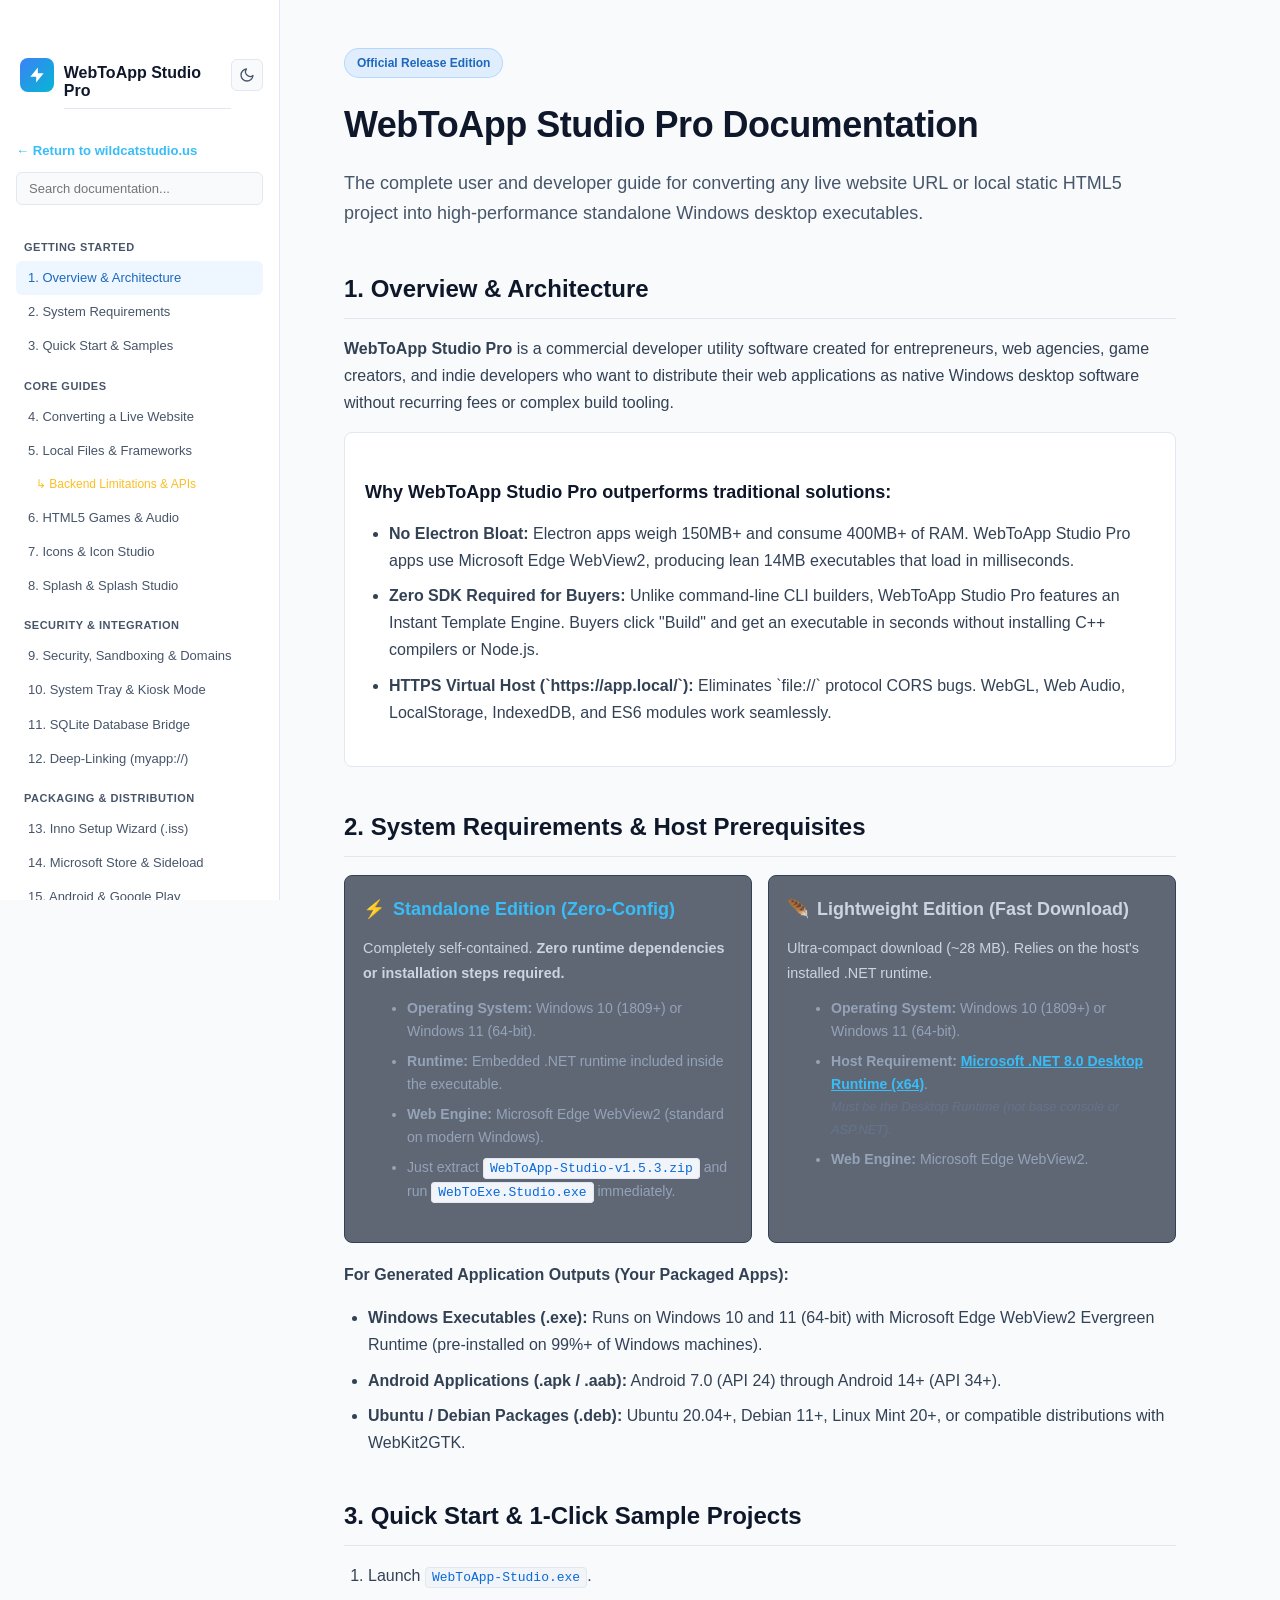
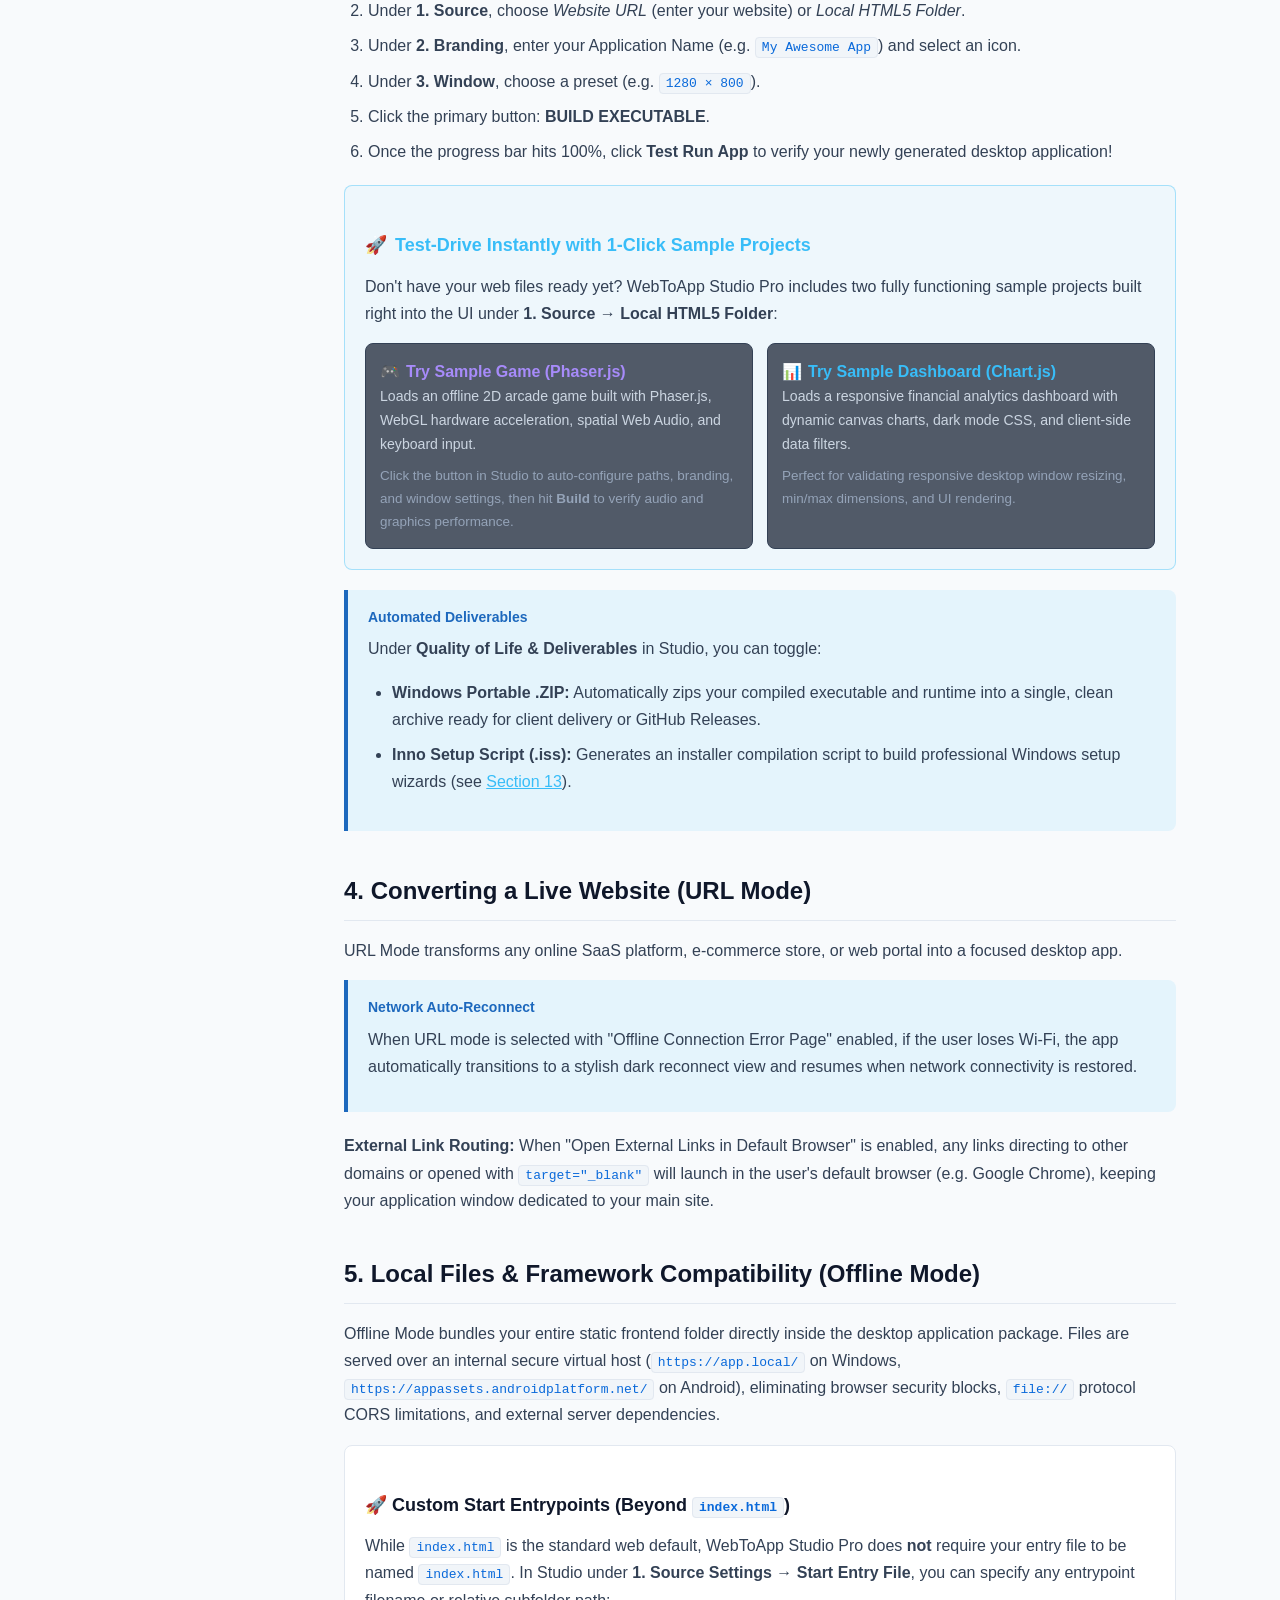
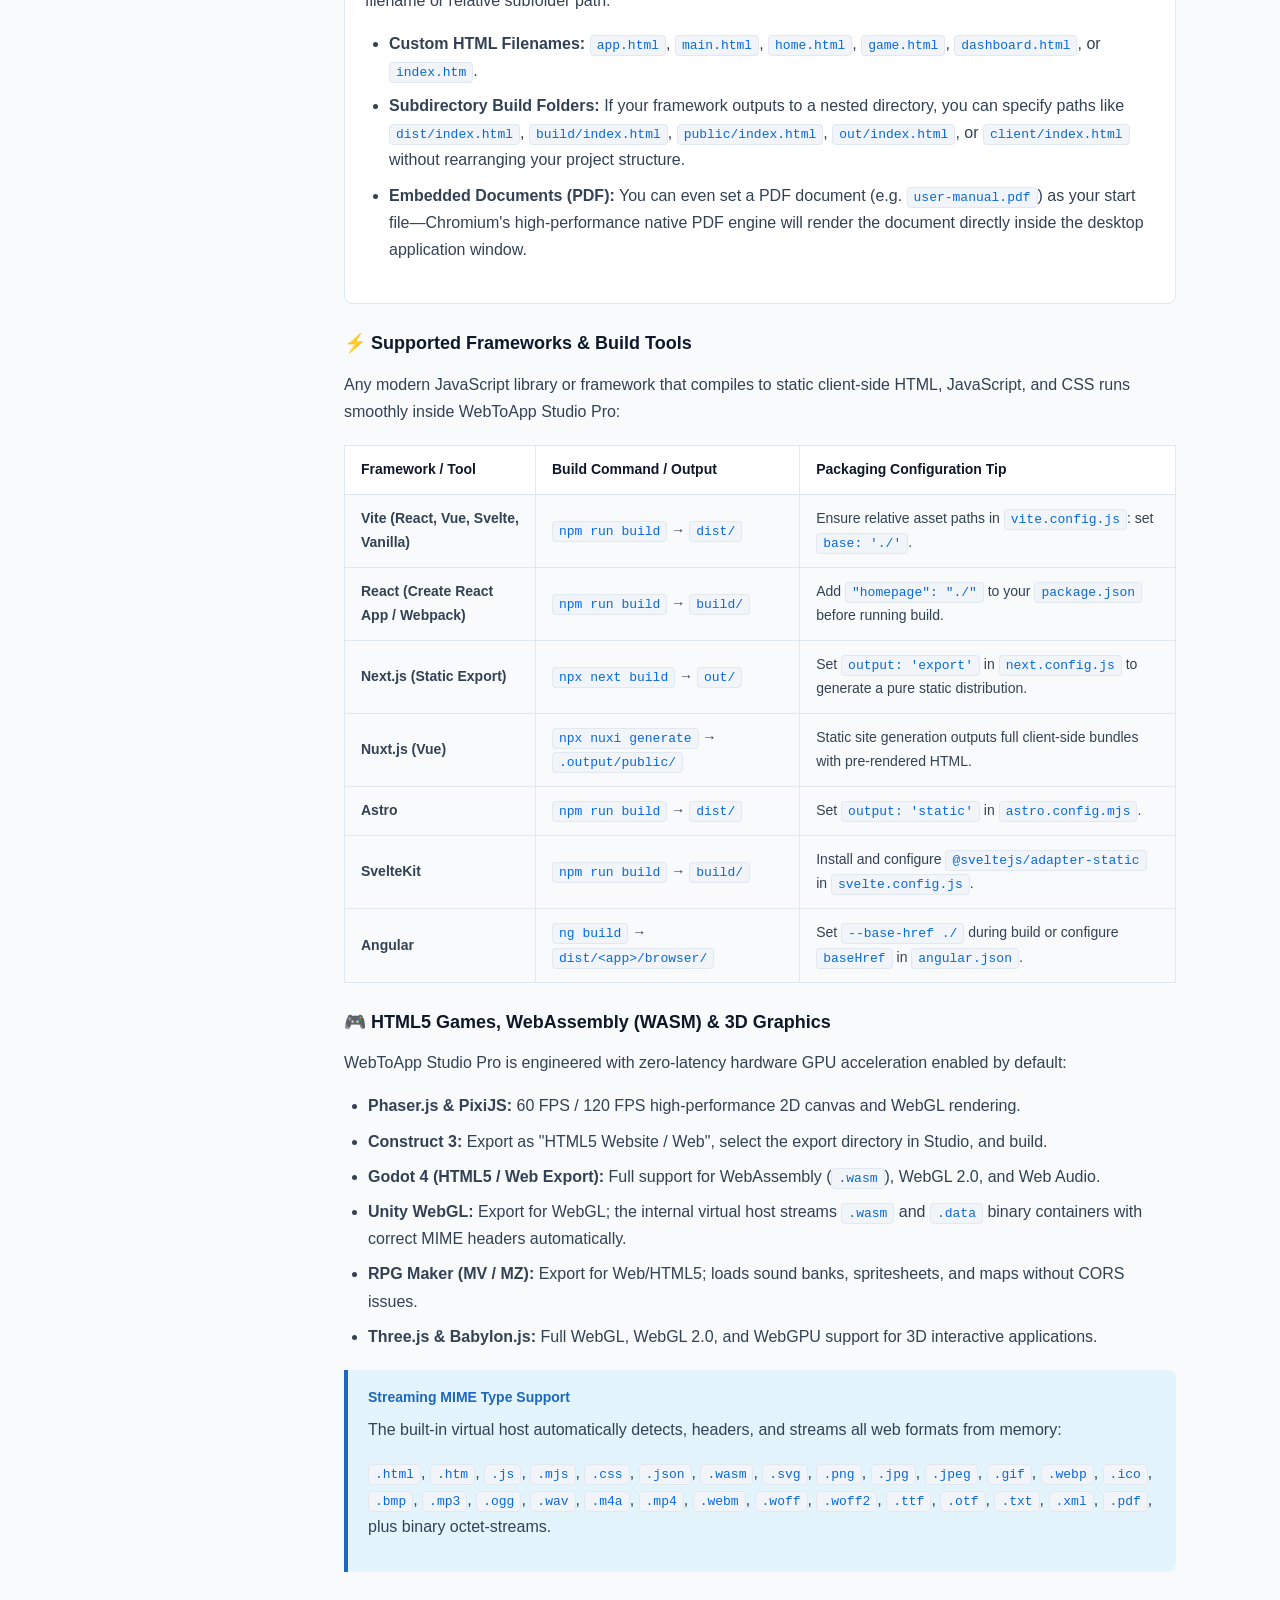
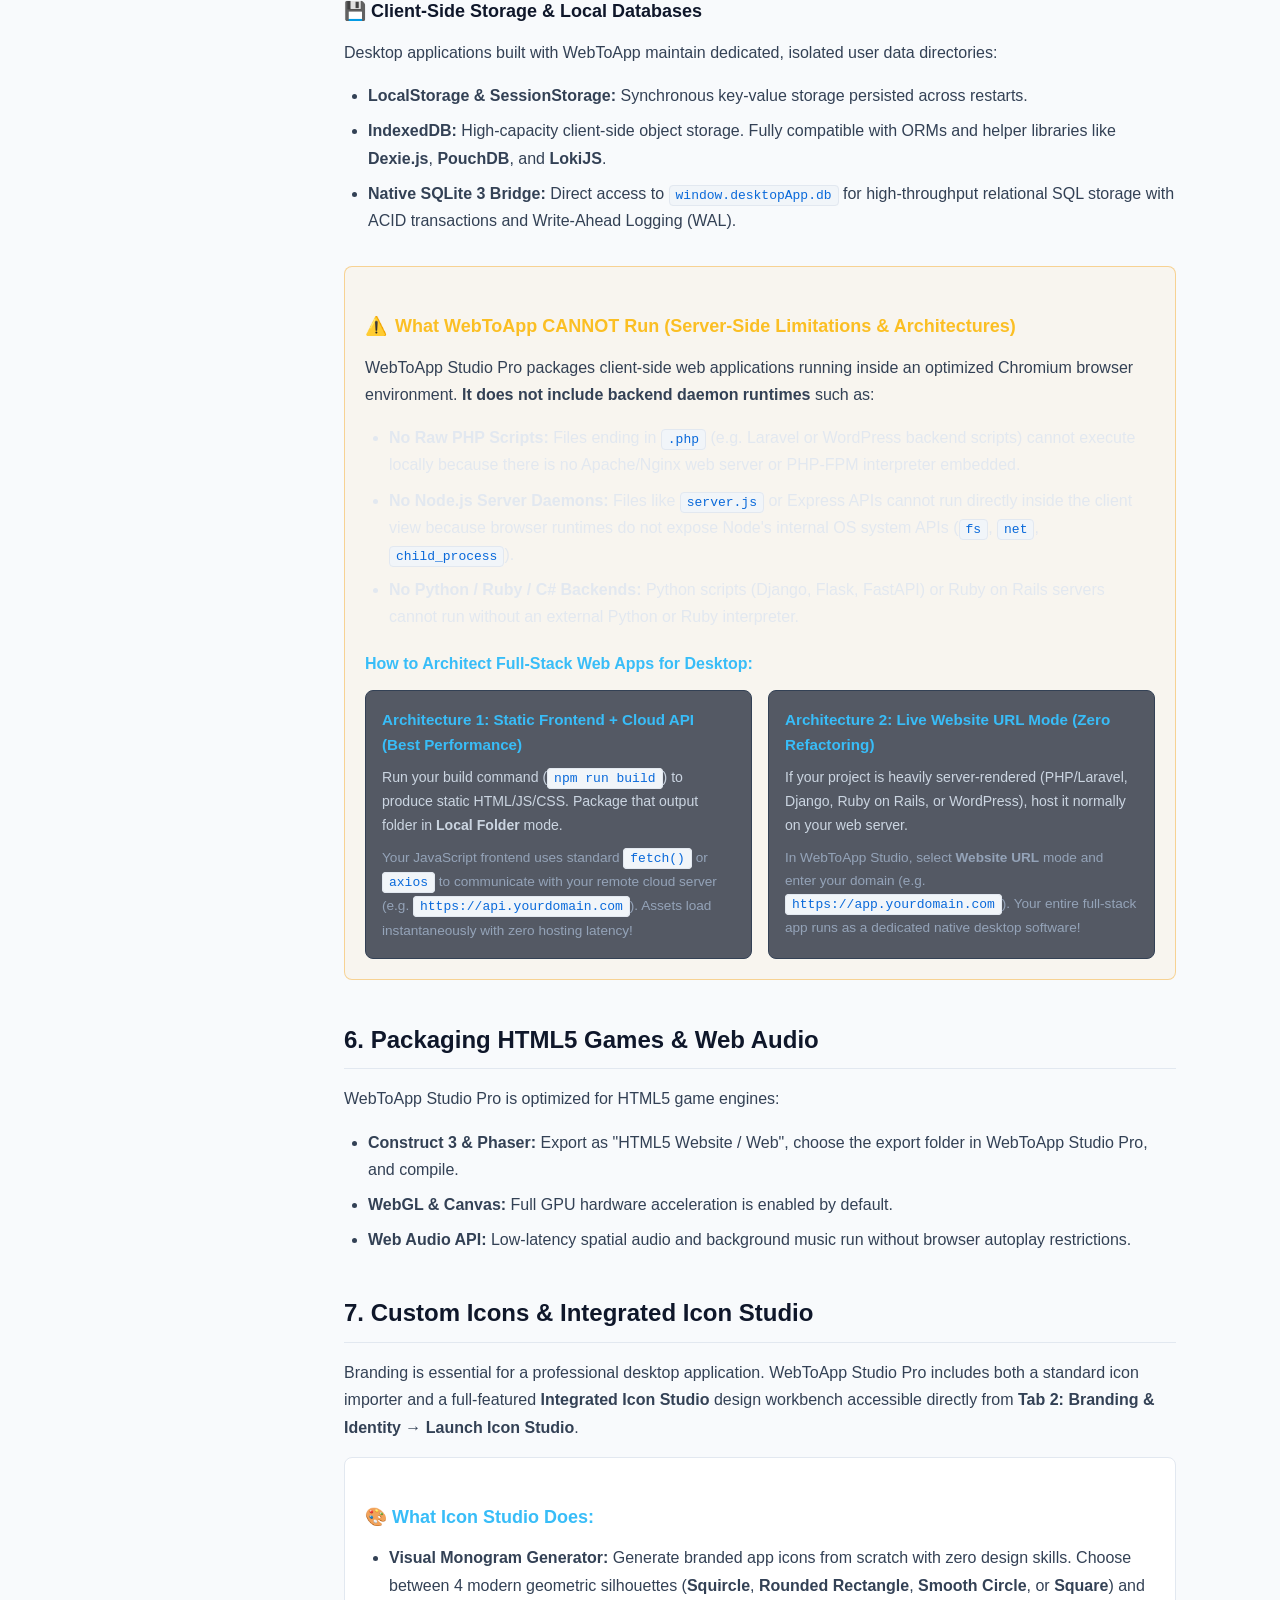
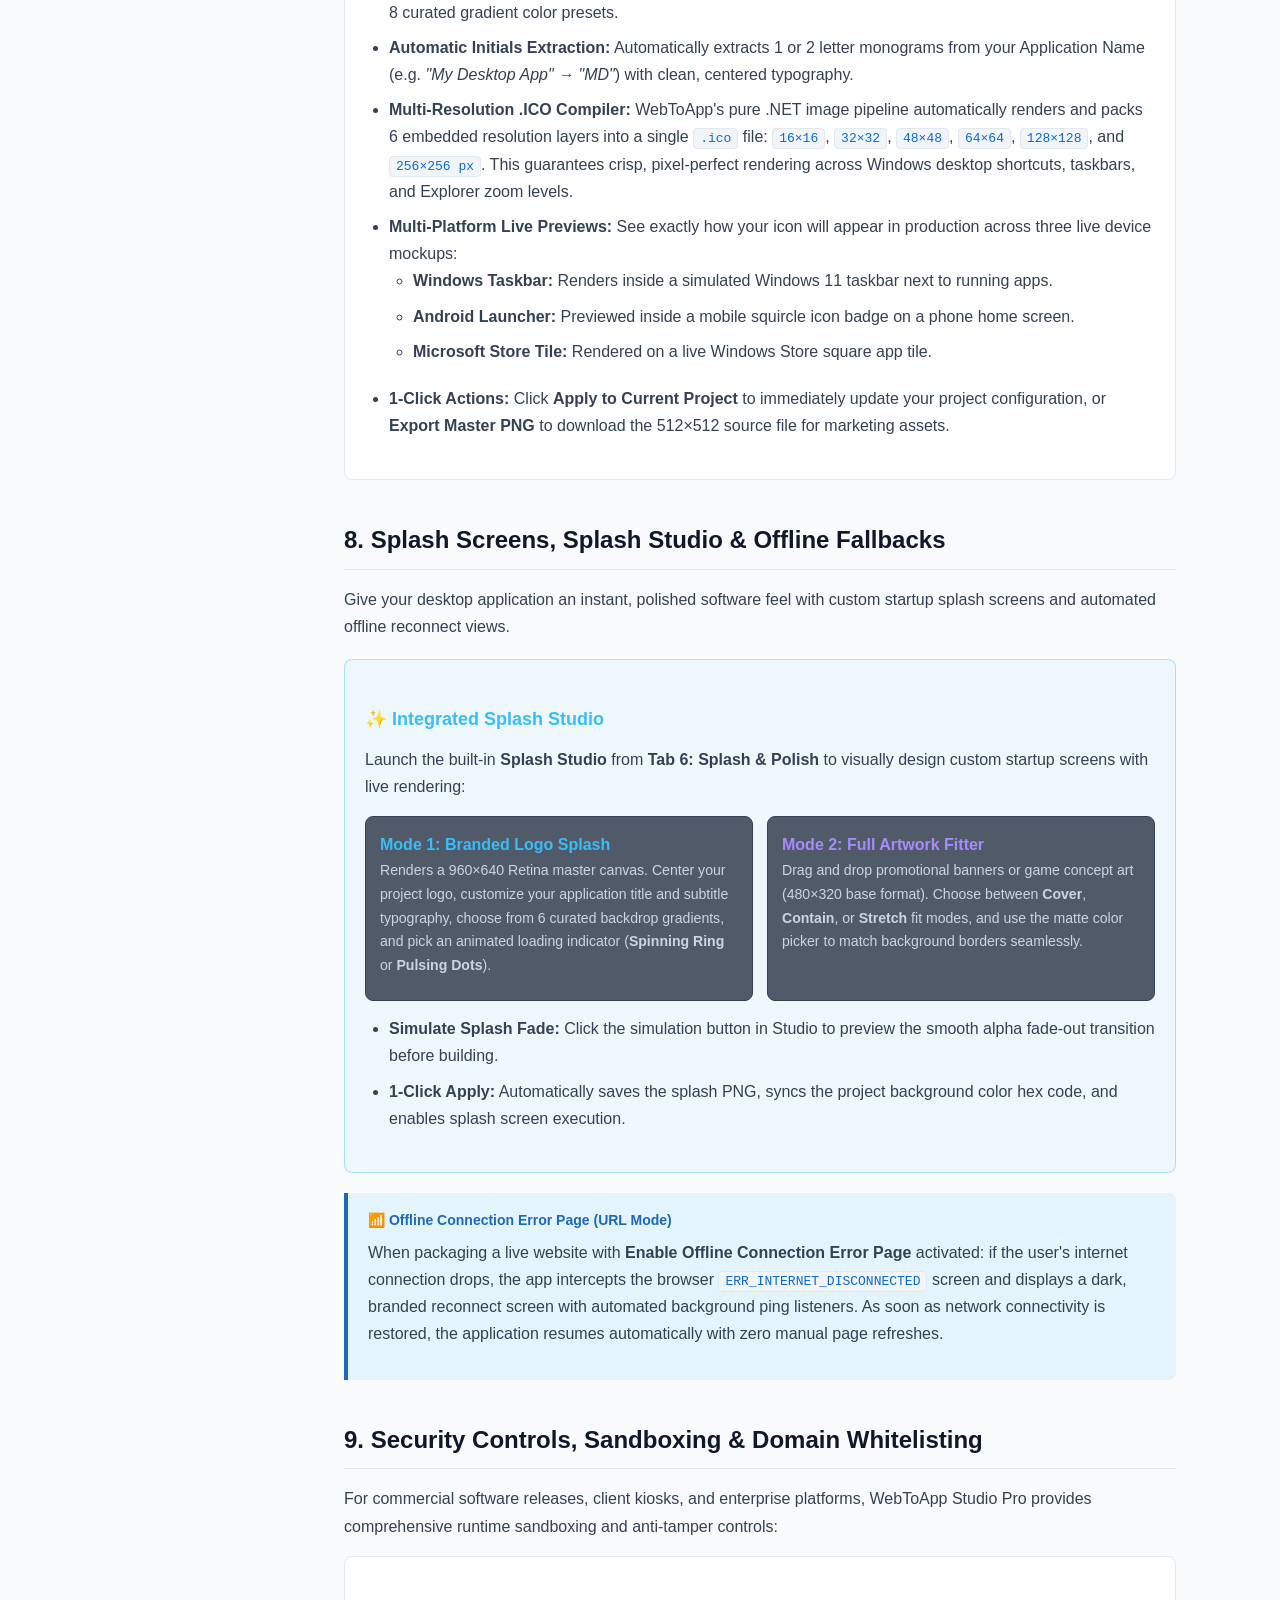
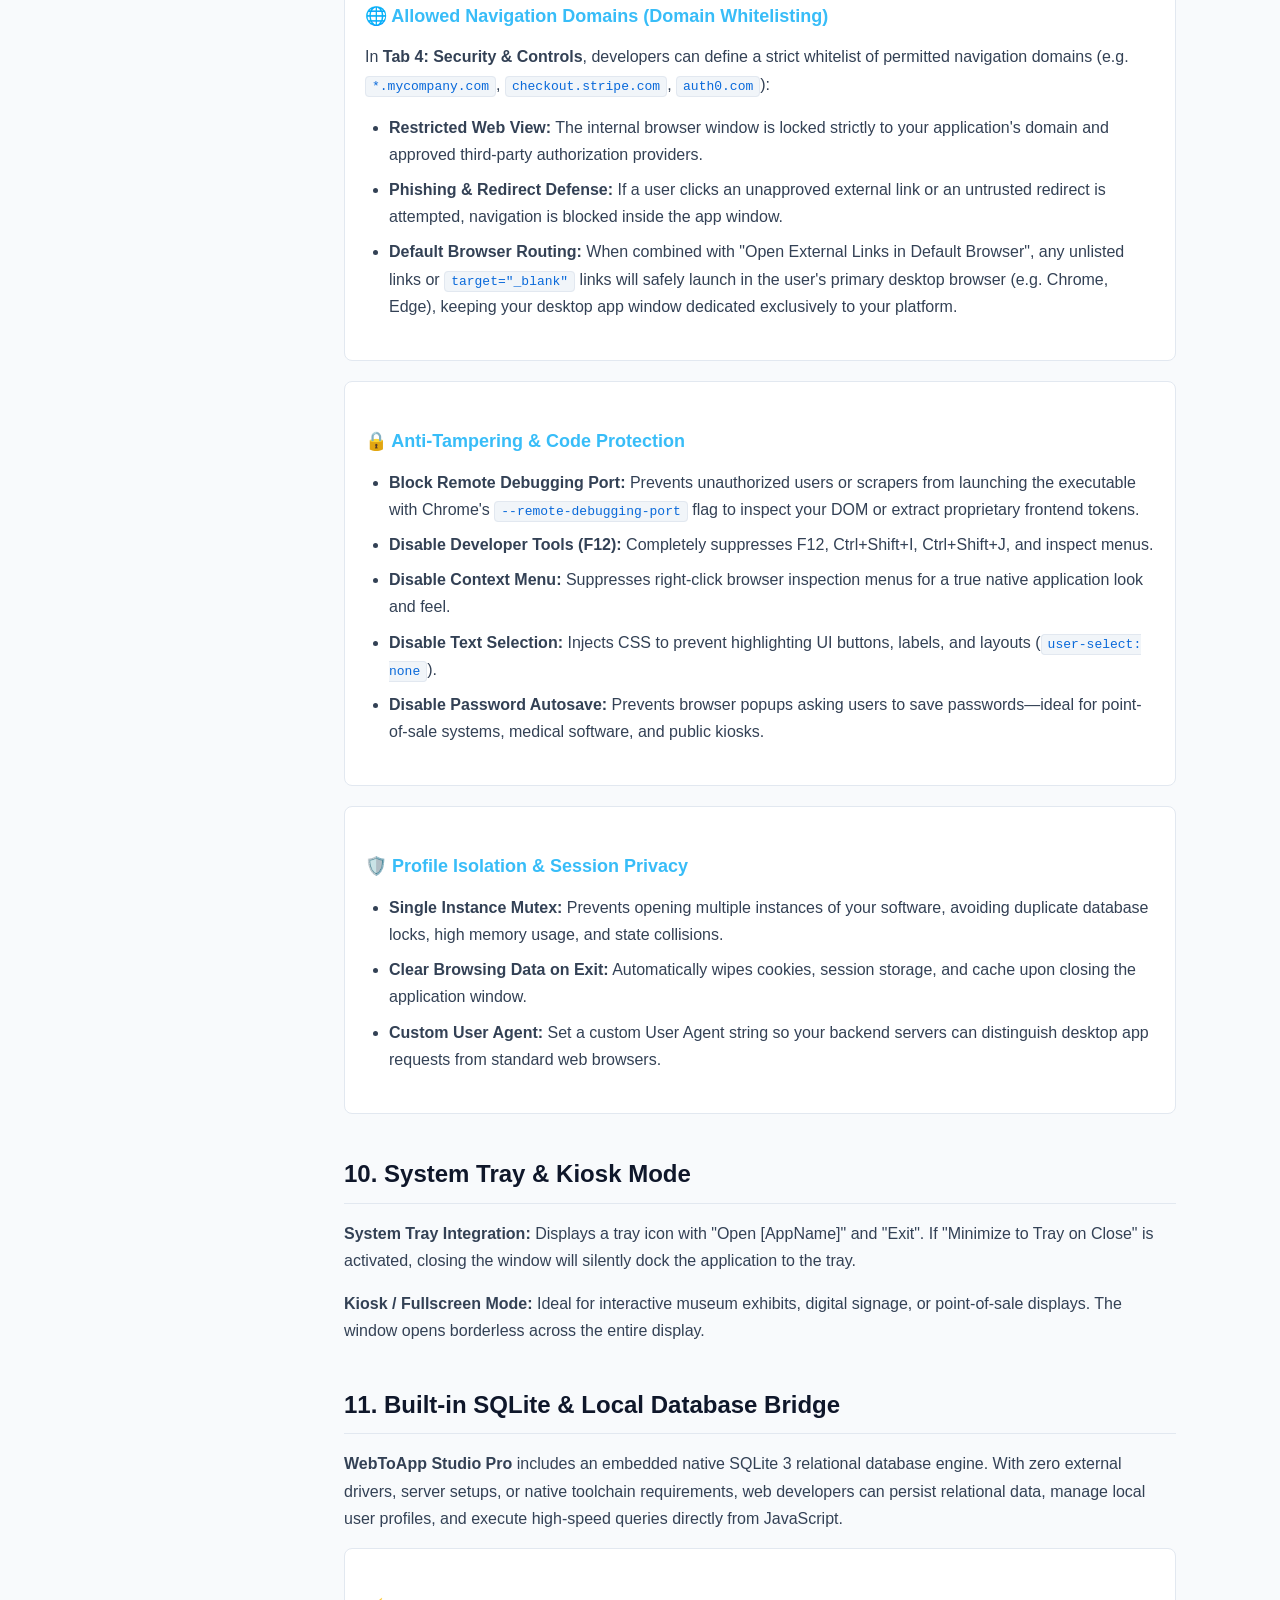
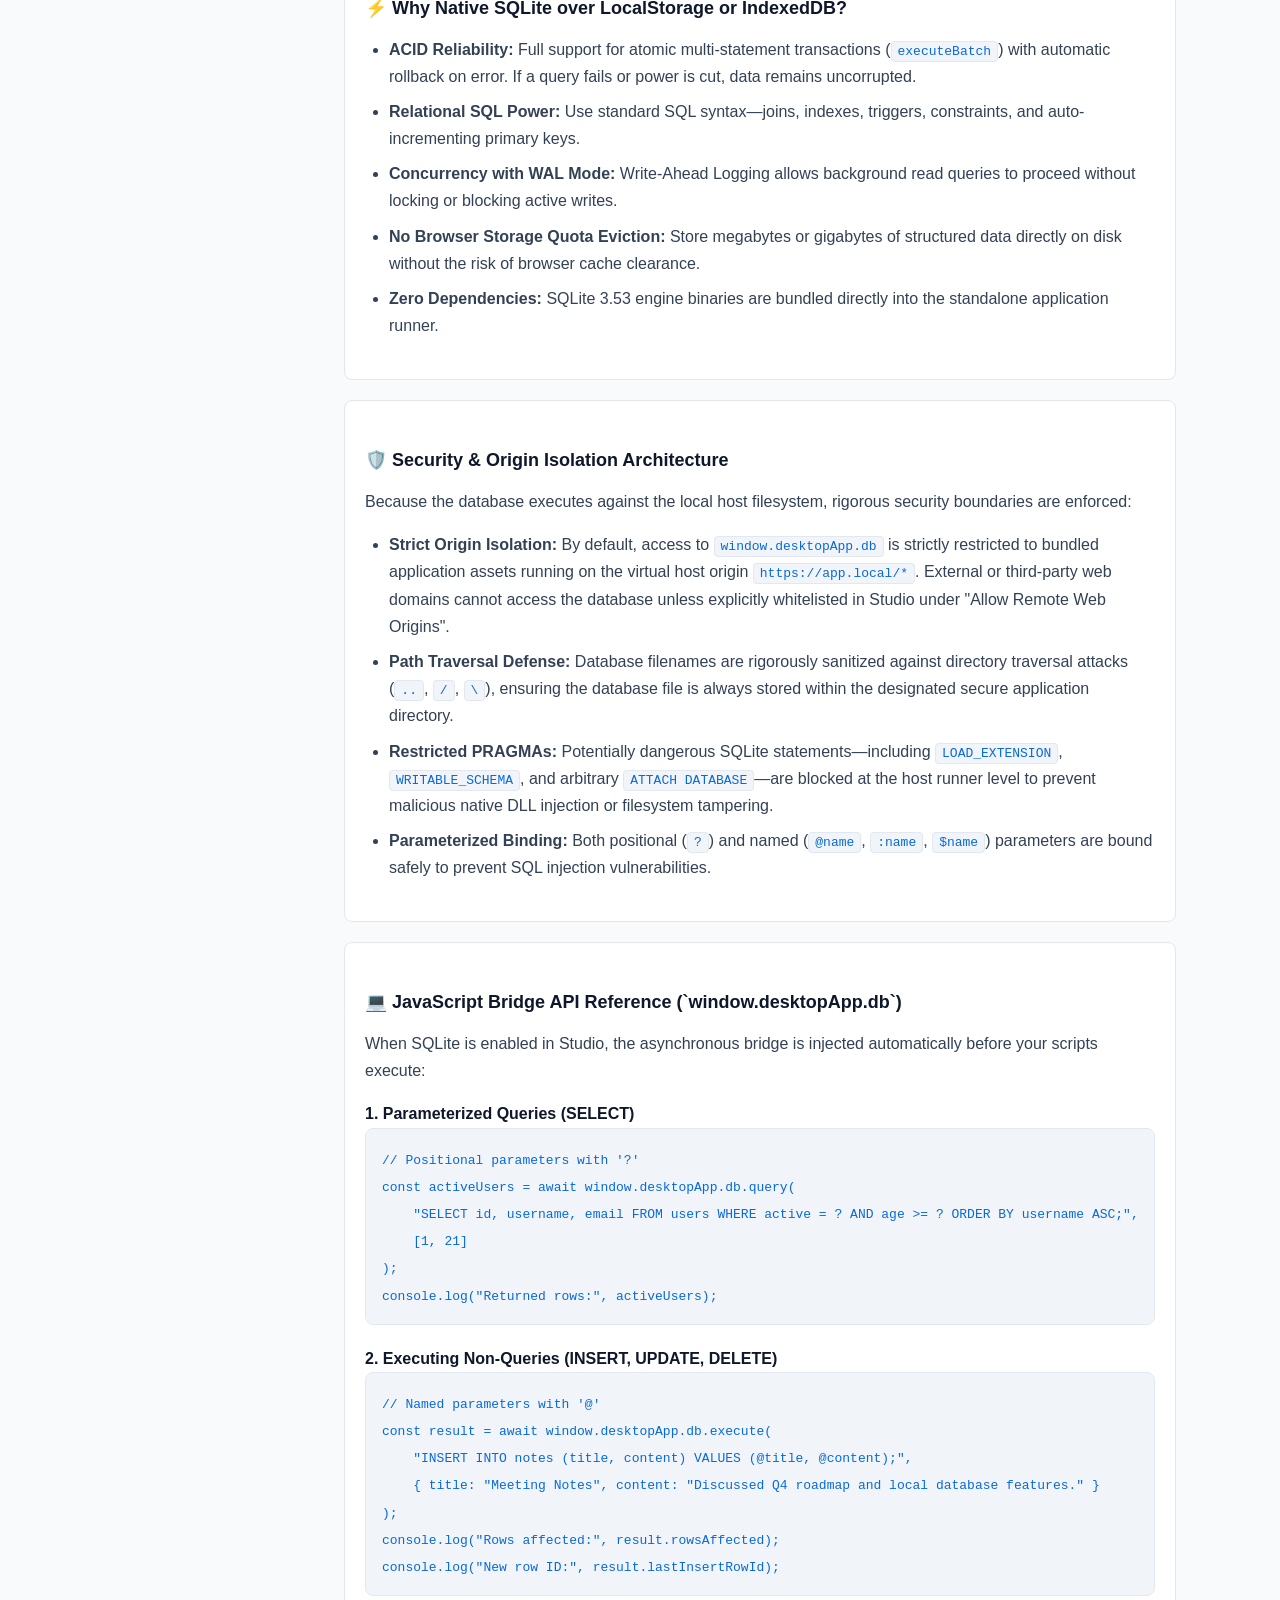
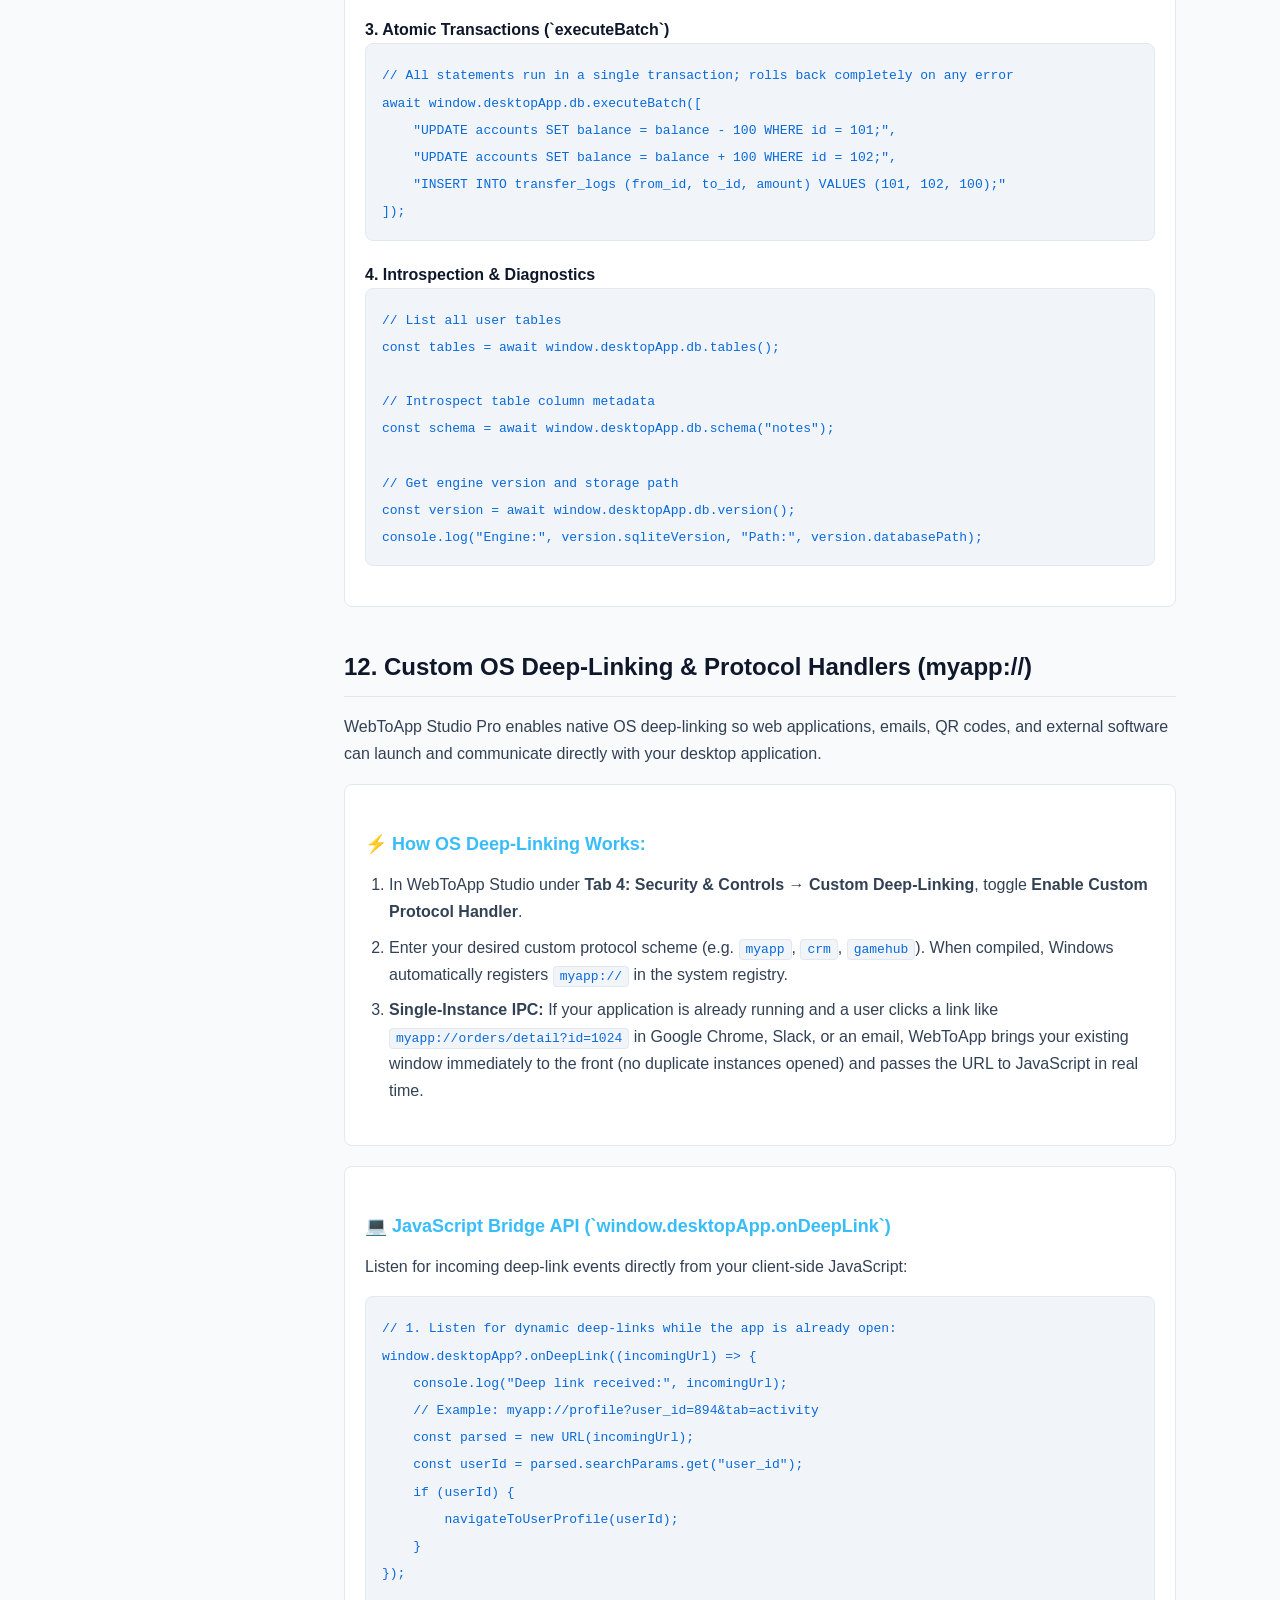
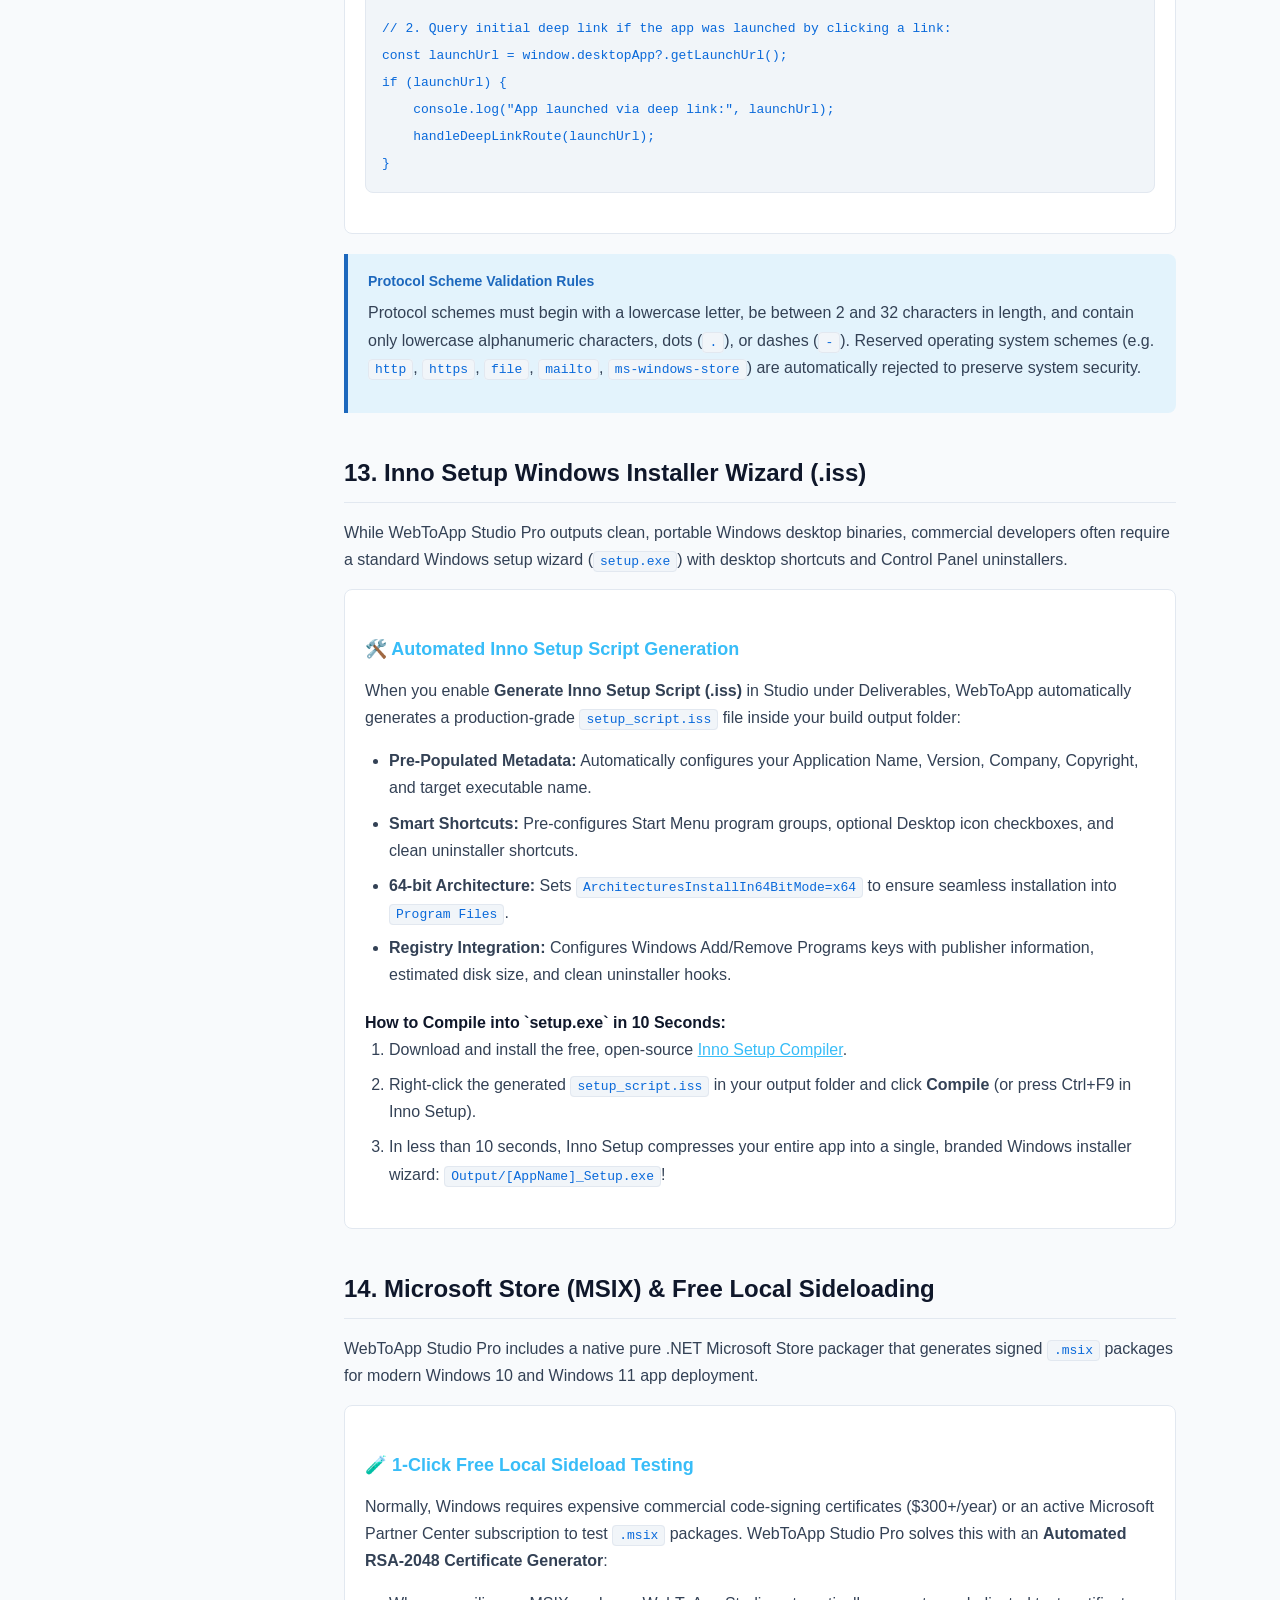
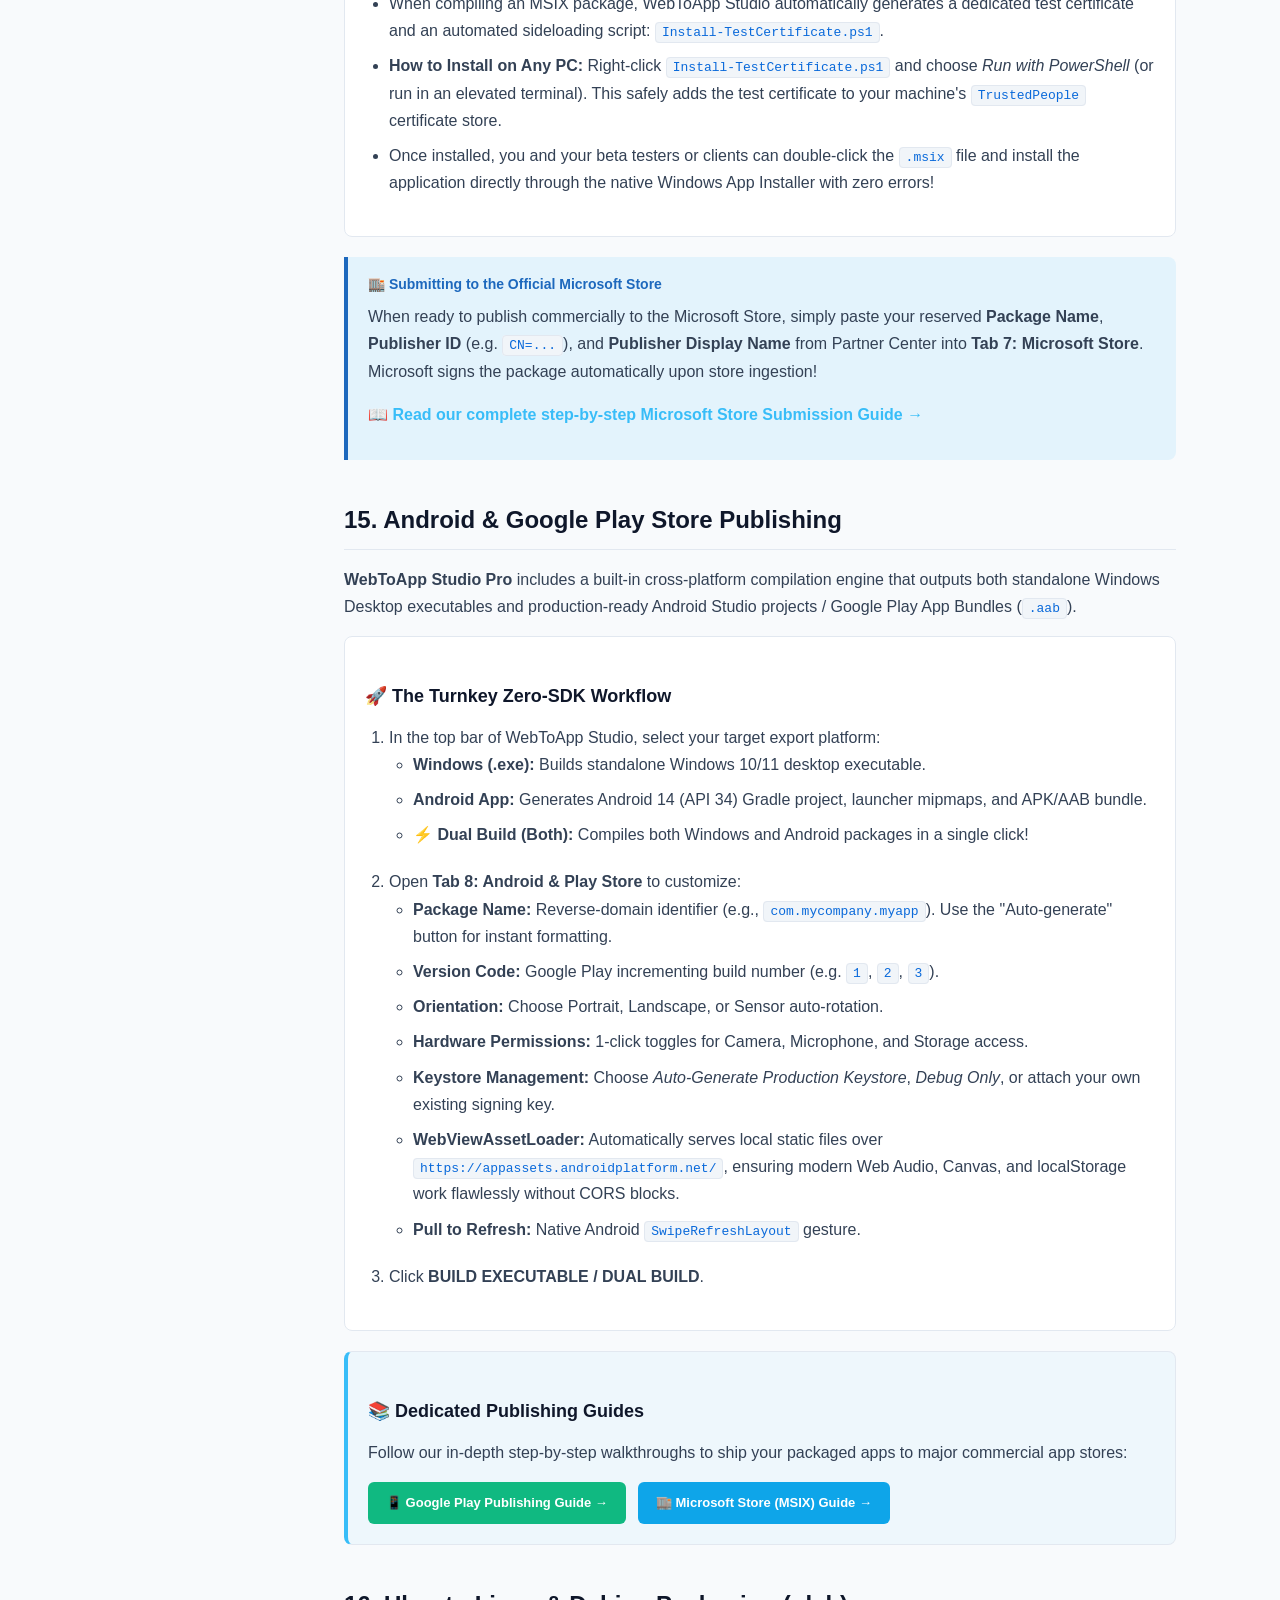
==== docs/index.html @ c7250050 "feat(ui): add Day/Night theme system to website and documentation portal" ====
<!DOCTYPE html>
<html lang="en">
<head>
    <meta charset="UTF-8">
    <meta name="viewport" content="width=device-width, initial-scale=1.0">
    <script>
      (function() {
        try {
          var theme = localStorage.getItem('wildcat_theme') || (window.matchMedia('(prefers-color-scheme: light)').matches ? 'light' : 'dark');
          if (theme === 'light') document.documentElement.setAttribute('data-theme', 'light');
        } catch(e) {}
      })();
    </script>
    
    <!-- Primary Meta Tags -->
    <title>WebToApp Studio Pro Documentation - Convert Web Apps to Windows EXE, Linux & Android</title>
    <meta name="title" content="WebToApp Studio Pro Documentation - Convert Web Apps to Windows EXE, Linux & Android">
    <meta name="description" content="Official developer documentation for WebToApp Studio Pro. Architecture, Quick Start, static HTML5 packaging, AES-256 vault encryption, SQLite bridge, Ubuntu deb, and Android Studio export.">
    <meta name="theme-color" content="#1d68bd">
    <link rel="canonical" href="https://wildcatstudio.us/docs/">
    <meta name="robots" content="index, follow, max-snippet:-1, max-image-preview:large, max-video-preview:-1">

    <!-- Open Graph / Facebook -->
    <meta property="og:type" content="article">
    <meta property="og:url" content="https://wildcatstudio.us/docs/">
    <meta property="og:title" content="WebToApp Studio Pro Documentation - Convert Web Apps to Windows EXE, Linux & Android">
    <meta property="og:description" content="Official developer documentation for WebToApp Studio Pro. Architecture, Quick Start, static HTML5 packaging, AES-256 vault, SQLite bridge, and store guides.">
    <meta property="og:image" content="https://wildcatstudio.us/preview.png">
    <meta property="og:image:width" content="1200">
    <meta property="og:image:height" content="630">

    <!-- Twitter -->
    <meta property="twitter:card" content="summary_large_image">
    <meta property="twitter:url" content="https://wildcatstudio.us/docs/">
    <meta property="twitter:title" content="WebToApp Studio Pro Documentation - Convert Web Apps to Windows EXE, Linux & Android">
    <meta property="twitter:description" content="Official developer documentation for WebToApp Studio Pro. Architecture, Quick Start, static HTML5 packaging, AES-256 vault, SQLite bridge, and store guides.">
    <meta property="twitter:image" content="https://wildcatstudio.us/preview.png">

    <!-- Favicons -->
    <link rel="icon" type="image/png" sizes="192x192" href="../favicon.png">
    <link rel="apple-touch-icon" sizes="180x180" href="../apple-touch-icon.png">
    <link rel="stylesheet" href="css/docs.css">

    <!-- BreadcrumbList & TechArticle Schema -->
    <script type="application/ld+json">
    {
      "@context": "https://schema.org",
      "@type": "TechArticle",
      "headline": "WebToApp Studio Pro Official Documentation",
      "description": "Comprehensive developer guide for converting web applications into native desktop and mobile software.",
      "url": "https://wildcatstudio.us/docs/",
      "image": "https://wildcatstudio.us/preview.png",
      "author": {
        "@type": "Organization",
        "name": "WildCat Studio",
        "url": "https://wildcatstudio.us/"
      },
      "publisher": {
        "@type": "Organization",
        "name": "WildCat Studio",
        "url": "https://wildcatstudio.us/",
        "logo": "https://wildcatstudio.us/favicon.png"
      }
    }
    </script>
</head>
<body>
    <!-- Sidebar -->
    <aside class="docs-sidebar">
        <div class="docs-brand-header">
            <a href="../index.html" style="text-decoration:none;color:inherit;">
                <div class="docs-brand">
                    <div class="docs-brand-logo">
                        <svg viewBox="0 0 24 24"><path d="M13 10V3L4 14h7v7l9-11h-7z"/></svg>
                    </div>
                    <h2>WebToApp Studio Pro</h2>
                </div>
            </a>
            <button class="docs-theme-toggle" id="docsThemeToggle" aria-label="Toggle Day or Night Mode" title="Toggle Day or Night Mode">
                <svg class="icon-sun" width="16" height="16" viewBox="0 0 24 24" fill="none" stroke="currentColor" stroke-width="2" stroke-linecap="round" stroke-linejoin="round"><circle cx="12" cy="12" r="5"></circle><line x1="12" y1="1" x2="12" y2="3"></line><line x1="12" y1="21" x2="12" y2="23"></line><line x1="4.22" y1="4.22" x2="5.64" y2="5.64"></line><line x1="18.36" y1="18.36" x2="19.78" y2="19.78"></line><line x1="1" y1="12" x2="3" y2="12"></line><line x1="21" y1="12" x2="23" y2="12"></line><line x1="4.22" y1="19.78" x2="5.64" y2="18.36"></line><line x1="18.36" y1="5.64" x2="19.78" y2="4.22"></line></svg>
                <svg class="icon-moon" width="16" height="16" viewBox="0 0 24 24" fill="none" stroke="currentColor" stroke-width="2" stroke-linecap="round" stroke-linejoin="round"><path d="M21 12.79A9 9 0 1 1 11.21 3 7 7 0 0 0 21 12.79z"></path></svg>
            </button>
        </div>
        <div style="margin: 0 0 14px; font-size: 0.82rem;"><a href="../index.html" style="color: #38bdf8; text-decoration: none; font-weight: 600;">&larr; Return to wildcatstudio.us</a></div>
        <input type="text" id="docsSearch" class="docs-search" placeholder="Search documentation...">

        <div class="nav-section-title">Getting Started</div>
        <nav class="docs-nav">
            <a href="#overview" class="active">1. Overview & Architecture</a>
            <a href="#requirements">2. System Requirements</a>
            <a href="#quickstart">3. Quick Start & Samples</a>
        </nav>

        <div class="nav-section-title">Core Guides</div>
        <nav class="docs-nav">
            <a href="#url-mode">4. Converting a Live Website</a>
            <a href="#local-mode">5. Local Files & Frameworks</a>
            <a href="#backend-architecture" style="padding-left: 20px; font-size: 12px; color: #fbbf24;">↳ Backend Limitations & APIs</a>
            <a href="#html5-games">6. HTML5 Games & Audio</a>
            <a href="#icons-branding">7. Icons & Icon Studio</a>
            <a href="#splash-offline">8. Splash & Splash Studio</a>
        </nav>

        <div class="nav-section-title">Security & Integration</div>
        <nav class="docs-nav">
            <a href="#security">9. Security, Sandboxing & Domains</a>
            <a href="#tray-window">10. System Tray & Kiosk Mode</a>
            <a href="#sqlite-database">11. SQLite Database Bridge</a>
            <a href="#deep-linking">12. Deep-Linking (myapp://)</a>
        </nav>

        <div class="nav-section-title">Packaging & Distribution</div>
        <nav class="docs-nav">
            <a href="#inno-setup">13. Inno Setup Wizard (.iss)</a>
            <a href="#msix-sideload">14. Microsoft Store & Sideload</a>
            <a href="#google-play">15. Android & Google Play</a>
            <a href="#ubuntu-linux">16. Ubuntu Linux & Debian (.deb)</a>
            <a href="#pwa-studio">17. Integrated PWA Studio</a>
            <a href="#multi-platform">18. Multi-Build (All Platforms)</a>
            <a href="#updater">19. 1-Click Auto-Updater</a>
        </nav>

        <div class="nav-section-title">Dedicated Store Guides</div>
        <nav class="docs-nav">
            <a href="google-play-guide.html" style="color: #34d399;">📱 Google Play Publishing Guide</a>
            <a href="microsoft-store-guide.html" style="color: #38bdf8;">🏬 Microsoft Store (MSIX) Guide</a>
        </nav>

        <div class="nav-section-title">Support & FAQ</div>
        <nav class="docs-nav">
            <a href="#faq">20. Frequently Asked Questions</a>
            <a href="#troubleshooting">21. Troubleshooting & Support</a>
        </nav>
    </aside>

    <!-- Content -->
    <main class="docs-content">
        <span class="hero-badge">Official Release Edition</span>
        <h1>WebToApp Studio Pro Documentation</h1>
        <p class="lead">The complete user and developer guide for converting any live website URL or local static HTML5 project into high-performance standalone Windows desktop executables.</p>

        <!-- 1. OVERVIEW -->
        <section id="overview">
            <h2>1. Overview & Architecture</h2>
            <p><strong>WebToApp Studio Pro</strong> is a commercial developer utility software created for entrepreneurs, web agencies, game creators, and indie developers who want to distribute their web applications as native Windows desktop software without recurring fees or complex build tooling.</p>

            <div class="card-box">
                <h3>Why WebToApp Studio Pro outperforms traditional solutions:</h3>
                <ul>
                    <li><strong>No Electron Bloat:</strong> Electron apps weigh 150MB+ and consume 400MB+ of RAM. WebToApp Studio Pro apps use Microsoft Edge WebView2, producing lean 14MB executables that load in milliseconds.</li>
                    <li><strong>Zero SDK Required for Buyers:</strong> Unlike command-line CLI builders, WebToApp Studio Pro features an Instant Template Engine. Buyers click "Build" and get an executable in seconds without installing C++ compilers or Node.js.</li>
                    <li><strong>HTTPS Virtual Host (`https://app.local/`):</strong> Eliminates `file://` protocol CORS bugs. WebGL, Web Audio, LocalStorage, IndexedDB, and ES6 modules work seamlessly.</li>
                </ul>
            </div>
        </section>

        <!-- 2. REQUIREMENTS -->
        <section id="requirements">
            <h2>2. System Requirements & Host Prerequisites</h2>
            <div style="display: grid; grid-template-columns: repeat(auto-fit, minmax(280px, 1fr)); gap: 16px; margin: 18px 0;">
                <div style="background: rgba(30, 41, 59, 0.7); border: 1px solid #334155; border-radius: 8px; padding: 18px;">
                    <h3 style="color: #38bdf8; margin-top: 0; display: flex; align-items: center; gap: 8px;">
                        <span>⚡</span> Standalone Edition (Zero-Config)
                    </h3>
                    <p style="font-size: 0.9rem; color: #cbd5e1; margin-bottom: 12px;">Completely self-contained. <strong>Zero runtime dependencies or installation steps required.</strong></p>
                    <ul style="font-size: 0.88rem; color: #94a3b8; padding-left: 20px; line-height: 1.6;">
                        <li><strong>Operating System:</strong> Windows 10 (1809+) or Windows 11 (64-bit).</li>
                        <li><strong>Runtime:</strong> Embedded .NET runtime included inside the executable.</li>
                        <li><strong>Web Engine:</strong> Microsoft Edge WebView2 (standard on modern Windows).</li>
                        <li>Just extract <code>WebToApp-Studio-v1.5.3.zip</code> and run <code>WebToExe.Studio.exe</code> immediately.</li>
                    </ul>
                </div>
                <div style="background: rgba(30, 41, 59, 0.7); border: 1px solid #334155; border-radius: 8px; padding: 18px;">
                    <h3 style="color: #cbd5e1; margin-top: 0; display: flex; align-items: center; gap: 8px;">
                        <span>🪶</span> Lightweight Edition (Fast Download)
                    </h3>
                    <p style="font-size: 0.9rem; color: #cbd5e1; margin-bottom: 12px;">Ultra-compact download (~28 MB). Relies on the host's installed .NET runtime.</p>
                    <ul style="font-size: 0.88rem; color: #94a3b8; padding-left: 20px; line-height: 1.6;">
                        <li><strong>Operating System:</strong> Windows 10 (1809+) or Windows 11 (64-bit).</li>
                        <li><strong>Host Requirement:</strong> <a href="https://aka.ms/dotnet/8.0/windowsdesktop-runtime-win-x64.exe" target="_blank" rel="noopener" style="color: #38bdf8; font-weight: 700; text-decoration: underline;">Microsoft .NET 8.0 Desktop Runtime (x64)</a>.
                            <br><span style="font-size: 0.8rem; color: #64748b;"><em>Must be the Desktop Runtime (not base console or ASP.NET).</em></span>
                        </li>
                        <li><strong>Web Engine:</strong> Microsoft Edge WebView2.</li>
                    </ul>
                </div>
            </div>

            <p><strong>For Generated Application Outputs (Your Packaged Apps):</strong></p>
            <ul>
                <li><strong>Windows Executables (.exe):</strong> Runs on Windows 10 and 11 (64-bit) with Microsoft Edge WebView2 Evergreen Runtime (pre-installed on 99%+ of Windows machines).</li>
                <li><strong>Android Applications (.apk / .aab):</strong> Android 7.0 (API 24) through Android 14+ (API 34+).</li>
                <li><strong>Ubuntu / Debian Packages (.deb):</strong> Ubuntu 20.04+, Debian 11+, Linux Mint 20+, or compatible distributions with WebKit2GTK.</li>
            </ul>
        </section>

        <!-- 3. QUICK START & SAMPLES -->
        <section id="quickstart">
            <h2>3. Quick Start &amp; 1-Click Sample Projects</h2>
            <ol>
                <li>Launch <code>WebToApp-Studio.exe</code>.</li>
                <li>Under <strong>1. Source</strong>, choose <em>Website URL</em> (enter your website) or <em>Local HTML5 Folder</em>.</li>
                <li>Under <strong>2. Branding</strong>, enter your Application Name (e.g. <code>My Awesome App</code>) and select an icon.</li>
                <li>Under <strong>3. Window</strong>, choose a preset (e.g. <code>1280 × 800</code>).</li>
                <li>Click the primary button: <strong>BUILD EXECUTABLE</strong>.</li>
                <li>Once the progress bar hits 100%, click <strong>Test Run App</strong> to verify your newly generated desktop application!</li>
            </ol>

            <div class="card-box" style="margin-top: 18px; border-color: rgba(56, 189, 248, 0.4); background: rgba(56, 189, 248, 0.05);">
                <h3 style="color: #38bdf8; display: flex; align-items: center; gap: 8px;">
                    <span>🚀</span> Test-Drive Instantly with 1-Click Sample Projects
                </h3>
                <p>Don't have your web files ready yet? WebToApp Studio Pro includes two fully functioning sample projects built right into the UI under <strong>1. Source &rarr; Local HTML5 Folder</strong>:</p>
                <div style="display: grid; grid-template-columns: repeat(auto-fit, minmax(280px, 1fr)); gap: 14px; margin-top: 12px;">
                    <div style="background: rgba(15, 23, 42, 0.7); border: 1px solid #334155; border-radius: 8px; padding: 14px;">
                        <h4 style="color: #a78bfa; margin-top: 0; display: flex; align-items: center; gap: 6px;">
                            <span>🎮</span> Try Sample Game (Phaser.js)
                        </h4>
                        <p style="font-size: 0.88rem; color: #cbd5e1; margin-bottom: 8px;">Loads an offline 2D arcade game built with Phaser.js, WebGL hardware acceleration, spatial Web Audio, and keyboard input.</p>
                        <p style="font-size: 0.84rem; color: #94a3b8; margin: 0;">Click the button in Studio to auto-configure paths, branding, and window settings, then hit <strong>Build</strong> to verify audio and graphics performance.</p>
                    </div>
                    <div style="background: rgba(15, 23, 42, 0.7); border: 1px solid #334155; border-radius: 8px; padding: 14px;">
                        <h4 style="color: #38bdf8; margin-top: 0; display: flex; align-items: center; gap: 6px;">
                            <span>📊</span> Try Sample Dashboard (Chart.js)
                        </h4>
                        <p style="font-size: 0.88rem; color: #cbd5e1; margin-bottom: 8px;">Loads a responsive financial analytics dashboard with dynamic canvas charts, dark mode CSS, and client-side data filters.</p>
                        <p style="font-size: 0.84rem; color: #94a3b8; margin: 0;">Perfect for validating responsive desktop window resizing, min/max dimensions, and UI rendering.</p>
                    </div>
                </div>
            </div>

            <div class="tip-box" style="margin-top: 18px;">
                <h4>Automated Deliverables</h4>
                <p>Under <strong>Quality of Life &amp; Deliverables</strong> in Studio, you can toggle:</p>
                <ul>
                    <li><strong>Windows Portable .ZIP:</strong> Automatically zips your compiled executable and runtime into a single, clean archive ready for client delivery or GitHub Releases.</li>
                    <li><strong>Inno Setup Script (.iss):</strong> Generates an installer compilation script to build professional Windows setup wizards (see <a href="#inno-setup" style="color: #38bdf8;">Section 13</a>).</li>
                </ul>
            </div>
        </section>

        <!-- 4. LIVE WEBSITE MODE -->
        <section id="url-mode">
            <h2>4. Converting a Live Website (URL Mode)</h2>
            <p>URL Mode transforms any online SaaS platform, e-commerce store, or web portal into a focused desktop app.</p>
            <div class="tip-box">
                <h4>Network Auto-Reconnect</h4>
                <p>When URL mode is selected with "Offline Connection Error Page" enabled, if the user loses Wi-Fi, the app automatically transitions to a stylish dark reconnect view and resumes when network connectivity is restored.</p>
            </div>
            <p><strong>External Link Routing:</strong> When "Open External Links in Default Browser" is enabled, any links directing to other domains or opened with <code>target="_blank"</code> will launch in the user's default browser (e.g. Google Chrome), keeping your application window dedicated to your main site.</p>
        </section>

        <!-- 5. STATIC HTML5 MODE & COMPATIBILITY -->
        <section id="local-mode">
            <h2>5. Local Files &amp; Framework Compatibility (Offline Mode)</h2>
            <p>Offline Mode bundles your entire static frontend folder directly inside the desktop application package. Files are served over an internal secure virtual host (<code>https://app.local/</code> on Windows, <code>https://appassets.androidplatform.net/</code> on Android), eliminating browser security blocks, <code>file://</code> protocol CORS limitations, and external server dependencies.</p>

            <div class="card-box">
                <h3>🚀 Custom Start Entrypoints (Beyond <code>index.html</code>)</h3>
                <p>While <code>index.html</code> is the standard web default, WebToApp Studio Pro does <strong>not</strong> require your entry file to be named <code>index.html</code>. In Studio under <strong>1. Source Settings &rarr; Start Entry File</strong>, you can specify any entrypoint filename or relative subfolder path:</p>
                <ul>
                    <li><strong>Custom HTML Filenames:</strong> <code>app.html</code>, <code>main.html</code>, <code>home.html</code>, <code>game.html</code>, <code>dashboard.html</code>, or <code>index.htm</code>.</li>
                    <li><strong>Subdirectory Build Folders:</strong> If your framework outputs to a nested directory, you can specify paths like <code>dist/index.html</code>, <code>build/index.html</code>, <code>public/index.html</code>, <code>out/index.html</code>, or <code>client/index.html</code> without rearranging your project structure.</li>
                    <li><strong>Embedded Documents (PDF):</strong> You can even set a PDF document (e.g. <code>user-manual.pdf</code>) as your start file—Chromium's high-performance native PDF engine will render the document directly inside the desktop application window.</li>
                </ul>
            </div>

            <h3>⚡ Supported Frameworks &amp; Build Tools</h3>
            <p>Any modern JavaScript library or framework that compiles to static client-side HTML, JavaScript, and CSS runs smoothly inside WebToApp Studio Pro:</p>

            <table>
                <thead>
                    <tr>
                        <th>Framework / Tool</th>
                        <th>Build Command / Output</th>
                        <th>Packaging Configuration Tip</th>
                    </tr>
                </thead>
                <tbody>
                    <tr>
                        <td><strong>Vite (React, Vue, Svelte, Vanilla)</strong></td>
                        <td><code>npm run build</code> &rarr; <code>dist/</code></td>
                        <td>Ensure relative asset paths in <code>vite.config.js</code>: set <code>base: './'</code>.</td>
                    </tr>
                    <tr>
                        <td><strong>React (Create React App / Webpack)</strong></td>
                        <td><code>npm run build</code> &rarr; <code>build/</code></td>
                        <td>Add <code>"homepage": "./"</code> to your <code>package.json</code> before running build.</td>
                    </tr>
                    <tr>
                        <td><strong>Next.js (Static Export)</strong></td>
                        <td><code>npx next build</code> &rarr; <code>out/</code></td>
                        <td>Set <code>output: 'export'</code> in <code>next.config.js</code> to generate a pure static distribution.</td>
                    </tr>
                    <tr>
                        <td><strong>Nuxt.js (Vue)</strong></td>
                        <td><code>npx nuxi generate</code> &rarr; <code>.output/public/</code></td>
                        <td>Static site generation outputs full client-side bundles with pre-rendered HTML.</td>
                    </tr>
                    <tr>
                        <td><strong>Astro</strong></td>
                        <td><code>npm run build</code> &rarr; <code>dist/</code></td>
                        <td>Set <code>output: 'static'</code> in <code>astro.config.mjs</code>.</td>
                    </tr>
                    <tr>
                        <td><strong>SvelteKit</strong></td>
                        <td><code>npm run build</code> &rarr; <code>build/</code></td>
                        <td>Install and configure <code>@sveltejs/adapter-static</code> in <code>svelte.config.js</code>.</td>
                    </tr>
                    <tr>
                        <td><strong>Angular</strong></td>
                        <td><code>ng build</code> &rarr; <code>dist/&lt;app&gt;/browser/</code></td>
                        <td>Set <code>--base-href ./</code> during build or configure <code>baseHref</code> in <code>angular.json</code>.</td>
                    </tr>
                </tbody>
            </table>

            <h3>🎮 HTML5 Games, WebAssembly (WASM) &amp; 3D Graphics</h3>
            <p>WebToApp Studio Pro is engineered with zero-latency hardware GPU acceleration enabled by default:</p>
            <ul>
                <li><strong>Phaser.js &amp; PixiJS:</strong> 60 FPS / 120 FPS high-performance 2D canvas and WebGL rendering.</li>
                <li><strong>Construct 3:</strong> Export as "HTML5 Website / Web", select the export directory in Studio, and build.</li>
                <li><strong>Godot 4 (HTML5 / Web Export):</strong> Full support for WebAssembly (<code>.wasm</code>), WebGL 2.0, and Web Audio.</li>
                <li><strong>Unity WebGL:</strong> Export for WebGL; the internal virtual host streams <code>.wasm</code> and <code>.data</code> binary containers with correct MIME headers automatically.</li>
                <li><strong>RPG Maker (MV / MZ):</strong> Export for Web/HTML5; loads sound banks, spritesheets, and maps without CORS issues.</li>
                <li><strong>Three.js &amp; Babylon.js:</strong> Full WebGL, WebGL 2.0, and WebGPU support for 3D interactive applications.</li>
            </ul>

            <div class="tip-box">
                <h4>Streaming MIME Type Support</h4>
                <p>The built-in virtual host automatically detects, headers, and streams all web formats from memory:</p>
                <p><code>.html</code>, <code>.htm</code>, <code>.js</code>, <code>.mjs</code>, <code>.css</code>, <code>.json</code>, <code>.wasm</code>, <code>.svg</code>, <code>.png</code>, <code>.jpg</code>, <code>.jpeg</code>, <code>.gif</code>, <code>.webp</code>, <code>.ico</code>, <code>.bmp</code>, <code>.mp3</code>, <code>.ogg</code>, <code>.wav</code>, <code>.m4a</code>, <code>.mp4</code>, <code>.webm</code>, <code>.woff</code>, <code>.woff2</code>, <code>.ttf</code>, <code>.otf</code>, <code>.txt</code>, <code>.xml</code>, <code>.pdf</code>, plus binary octet-streams.</p>
            </div>

            <h3>💾 Client-Side Storage &amp; Local Databases</h3>
            <p>Desktop applications built with WebToApp maintain dedicated, isolated user data directories:</p>
            <ul>
                <li><strong>LocalStorage &amp; SessionStorage:</strong> Synchronous key-value storage persisted across restarts.</li>
                <li><strong>IndexedDB:</strong> High-capacity client-side object storage. Fully compatible with ORMs and helper libraries like <strong>Dexie.js</strong>, <strong>PouchDB</strong>, and <strong>LokiJS</strong>.</li>
                <li><strong>Native SQLite 3 Bridge:</strong> Direct access to <code>window.desktopApp.db</code> for high-throughput relational SQL storage with ACID transactions and Write-Ahead Logging (WAL).</li>
            </ul>

            <!-- SUBSECTION: BACKEND ARCHITECTURE -->
            <div id="backend-architecture" class="card-box" style="margin-top: 32px; border-color: rgba(245, 158, 11, 0.4); background: rgba(245, 158, 11, 0.05);">
                <h3 style="color: #fbbf24; display: flex; align-items: center; gap: 8px;">
                    <span>⚠️</span> What WebToApp CANNOT Run (Server-Side Limitations &amp; Architectures)
                </h3>
                <p>WebToApp Studio Pro packages client-side web applications running inside an optimized Chromium browser environment. <strong>It does not include backend daemon runtimes</strong> such as:</p>
                <ul style="color: #e2e8f0;">
                    <li><strong>No Raw PHP Scripts:</strong> Files ending in <code>.php</code> (e.g. Laravel or WordPress backend scripts) cannot execute locally because there is no Apache/Nginx web server or PHP-FPM interpreter embedded.</li>
                    <li><strong>No Node.js Server Daemons:</strong> Files like <code>server.js</code> or Express APIs cannot run directly inside the client view because browser runtimes do not expose Node's internal OS system APIs (<code>fs</code>, <code>net</code>, <code>child_process</code>).</li>
                    <li><strong>No Python / Ruby / C# Backends:</strong> Python scripts (Django, Flask, FastAPI) or Ruby on Rails servers cannot run without an external Python or Ruby interpreter.</li>
                </ul>

                <h4 style="color: #38bdf8; margin: 18px 0 8px;">How to Architect Full-Stack Web Apps for Desktop:</h4>
                <div style="display: grid; grid-template-columns: repeat(auto-fit, minmax(280px, 1fr)); gap: 16px; margin-top: 12px;">
                    <div style="background: rgba(15, 23, 42, 0.7); border: 1px solid #334155; border-radius: 8px; padding: 16px;">
                        <h5 style="color: #38bdf8; margin: 0 0 8px; font-size: 0.95rem;">Architecture 1: Static Frontend + Cloud API (Best Performance)</h5>
                        <p style="font-size: 0.88rem; color: #cbd5e1; margin-bottom: 8px;">Run your build command (<code>npm run build</code>) to produce static HTML/JS/CSS. Package that output folder in <strong>Local Folder</strong> mode.</p>
                        <p style="font-size: 0.85rem; color: #94a3b8; margin: 0;">Your JavaScript frontend uses standard <code>fetch()</code> or <code>axios</code> to communicate with your remote cloud server (e.g. <code>https://api.yourdomain.com</code>). Assets load instantaneously with zero hosting latency!</p>
                    </div>
                    <div style="background: rgba(15, 23, 42, 0.7); border: 1px solid #334155; border-radius: 8px; padding: 16px;">
                        <h5 style="color: #38bdf8; margin: 0 0 8px; font-size: 0.95rem;">Architecture 2: Live Website URL Mode (Zero Refactoring)</h5>
                        <p style="font-size: 0.88rem; color: #cbd5e1; margin-bottom: 8px;">If your project is heavily server-rendered (PHP/Laravel, Django, Ruby on Rails, or WordPress), host it normally on your web server.</p>
                        <p style="font-size: 0.85rem; color: #94a3b8; margin: 0;">In WebToApp Studio, select <strong>Website URL</strong> mode and enter your domain (e.g. <code>https://app.yourdomain.com</code>). Your entire full-stack app runs as a dedicated native desktop software!</p>
                    </div>
                </div>
            </div>
        </section>

        <!-- 6. HTML5 GAMES -->
        <section id="html5-games">
            <h2>6. Packaging HTML5 Games & Web Audio</h2>
            <p>WebToApp Studio Pro is optimized for HTML5 game engines:</p>
            <ul>
                <li><strong>Construct 3 & Phaser:</strong> Export as "HTML5 Website / Web", choose the export folder in WebToApp Studio Pro, and compile.</li>
                <li><strong>WebGL & Canvas:</strong> Full GPU hardware acceleration is enabled by default.</li>
                <li><strong>Web Audio API:</strong> Low-latency spatial audio and background music run without browser autoplay restrictions.</li>
            </ul>
        </section>

        <!-- 7. ICONS & BRANDING (ICON STUDIO) -->
        <section id="icons-branding">
            <h2>7. Custom Icons &amp; Integrated Icon Studio</h2>
            <p>Branding is essential for a professional desktop application. WebToApp Studio Pro includes both a standard icon importer and a full-featured <strong>Integrated Icon Studio</strong> design workbench accessible directly from <strong>Tab 2: Branding &amp; Identity &rarr; Launch Icon Studio</strong>.</p>

            <div class="card-box">
                <h3 style="color: #38bdf8;">🎨 What Icon Studio Does:</h3>
                <ul>
                    <li><strong>Visual Monogram Generator:</strong> Generate branded app icons from scratch with zero design skills. Choose between 4 modern geometric silhouettes (<strong>Squircle</strong>, <strong>Rounded Rectangle</strong>, <strong>Smooth Circle</strong>, or <strong>Square</strong>) and 8 curated gradient color presets.</li>
                    <li><strong>Automatic Initials Extraction:</strong> Automatically extracts 1 or 2 letter monograms from your Application Name (e.g. <em>"My Desktop App" &rarr; "MD"</em>) with clean, centered typography.</li>
                    <li><strong>Multi-Resolution .ICO Compiler:</strong> WebToApp's pure .NET image pipeline automatically renders and packs 6 embedded resolution layers into a single <code>.ico</code> file: <code>16×16</code>, <code>32×32</code>, <code>48×48</code>, <code>64×64</code>, <code>128×128</code>, and <code>256×256 px</code>. This guarantees crisp, pixel-perfect rendering across Windows desktop shortcuts, taskbars, and Explorer zoom levels.</li>
                    <li><strong>Multi-Platform Live Previews:</strong> See exactly how your icon will appear in production across three live device mockups:
                        <ul>
                            <li><strong>Windows Taskbar:</strong> Renders inside a simulated Windows 11 taskbar next to running apps.</li>
                            <li><strong>Android Launcher:</strong> Previewed inside a mobile squircle icon badge on a phone home screen.</li>
                            <li><strong>Microsoft Store Tile:</strong> Rendered on a live Windows Store square app tile.</li>
                        </ul>
                    </li>
                    <li><strong>1-Click Actions:</strong> Click <strong>Apply to Current Project</strong> to immediately update your project configuration, or <strong>Export Master PNG</strong> to download the 512×512 source file for marketing assets.</li>
                </ul>
            </div>
        </section>

        <!-- 8. SPLASH & SPLASH STUDIO -->
        <section id="splash-offline">
            <h2>8. Splash Screens, Splash Studio &amp; Offline Fallbacks</h2>
            <p>Give your desktop application an instant, polished software feel with custom startup splash screens and automated offline reconnect views.</p>

            <div class="card-box" style="margin-top: 18px; border-color: rgba(56, 189, 248, 0.4); background: rgba(56, 189, 248, 0.05);">
                <h3 style="color: #38bdf8;">✨ Integrated Splash Studio</h3>
                <p>Launch the built-in <strong>Splash Studio</strong> from <strong>Tab 6: Splash &amp; Polish</strong> to visually design custom startup screens with live rendering:</p>
                <div style="display: grid; grid-template-columns: repeat(auto-fit, minmax(280px, 1fr)); gap: 14px; margin-top: 12px;">
                    <div style="background: rgba(15, 23, 42, 0.7); border: 1px solid #334155; border-radius: 8px; padding: 14px;">
                        <h4 style="color: #38bdf8; margin-top: 0;">Mode 1: Branded Logo Splash</h4>
                        <p style="font-size: 0.88rem; color: #cbd5e1; margin-bottom: 8px;">Renders a 960×640 Retina master canvas. Center your project logo, customize your application title and subtitle typography, choose from 6 curated backdrop gradients, and pick an animated loading indicator (<strong>Spinning Ring</strong> or <strong>Pulsing Dots</strong>).</p>
                    </div>
                    <div style="background: rgba(15, 23, 42, 0.7); border: 1px solid #334155; border-radius: 8px; padding: 14px;">
                        <h4 style="color: #a78bfa; margin-top: 0;">Mode 2: Full Artwork Fitter</h4>
                        <p style="font-size: 0.88rem; color: #cbd5e1; margin-bottom: 8px;">Drag and drop promotional banners or game concept art (480×320 base format). Choose between <strong>Cover</strong>, <strong>Contain</strong>, or <strong>Stretch</strong> fit modes, and use the matte color picker to match background borders seamlessly.</p>
                    </div>
                </div>
                <ul style="margin-top: 14px;">
                    <li><strong>Simulate Splash Fade:</strong> Click the simulation button in Studio to preview the smooth alpha fade-out transition before building.</li>
                    <li><strong>1-Click Apply:</strong> Automatically saves the splash PNG, syncs the project background color hex code, and enables splash screen execution.</li>
                </ul>
            </div>

            <div class="tip-box" style="margin-top: 18px;">
                <h4>📶 Offline Connection Error Page (URL Mode)</h4>
                <p>When packaging a live website with <strong>Enable Offline Connection Error Page</strong> activated: if the user's internet connection drops, the app intercepts the browser <code>ERR_INTERNET_DISCONNECTED</code> screen and displays a dark, branded reconnect screen with automated background ping listeners. As soon as network connectivity is restored, the application resumes automatically with zero manual page refreshes.</p>
            </div>
        </section>

        <!-- 9. SECURITY & SANDBOXING -->
        <section id="security">
            <h2>9. Security Controls, Sandboxing &amp; Domain Whitelisting</h2>
            <p>For commercial software releases, client kiosks, and enterprise platforms, WebToApp Studio Pro provides comprehensive runtime sandboxing and anti-tamper controls:</p>

            <div class="card-box">
                <h3 style="color: #38bdf8;">🌐 Allowed Navigation Domains (Domain Whitelisting)</h3>
                <p>In <strong>Tab 4: Security &amp; Controls</strong>, developers can define a strict whitelist of permitted navigation domains (e.g. <code>*.mycompany.com</code>, <code>checkout.stripe.com</code>, <code>auth0.com</code>):</p>
                <ul>
                    <li><strong>Restricted Web View:</strong> The internal browser window is locked strictly to your application's domain and approved third-party authorization providers.</li>
                    <li><strong>Phishing &amp; Redirect Defense:</strong> If a user clicks an unapproved external link or an untrusted redirect is attempted, navigation is blocked inside the app window.</li>
                    <li><strong>Default Browser Routing:</strong> When combined with "Open External Links in Default Browser", any unlisted links or <code>target="_blank"</code> links will safely launch in the user's primary desktop browser (e.g. Chrome, Edge), keeping your desktop app window dedicated exclusively to your platform.</li>
                </ul>
            </div>

            <div class="card-box" style="margin-top: 18px;">
                <h3 style="color: #38bdf8;">🔒 Anti-Tampering &amp; Code Protection</h3>
                <ul>
                    <li><strong>Block Remote Debugging Port:</strong> Prevents unauthorized users or scrapers from launching the executable with Chrome's <code>--remote-debugging-port</code> flag to inspect your DOM or extract proprietary frontend tokens.</li>
                    <li><strong>Disable Developer Tools (F12):</strong> Completely suppresses F12, Ctrl+Shift+I, Ctrl+Shift+J, and inspect menus.</li>
                    <li><strong>Disable Context Menu:</strong> Suppresses right-click browser inspection menus for a true native application look and feel.</li>
                    <li><strong>Disable Text Selection:</strong> Injects CSS to prevent highlighting UI buttons, labels, and layouts (<code>user-select: none</code>).</li>
                    <li><strong>Disable Password Autosave:</strong> Prevents browser popups asking users to save passwords—ideal for point-of-sale systems, medical software, and public kiosks.</li>
                </ul>
            </div>

            <div class="card-box" style="margin-top: 18px;">
                <h3 style="color: #38bdf8;">🛡️ Profile Isolation &amp; Session Privacy</h3>
                <ul>
                    <li><strong>Single Instance Mutex:</strong> Prevents opening multiple instances of your software, avoiding duplicate database locks, high memory usage, and state collisions.</li>
                    <li><strong>Clear Browsing Data on Exit:</strong> Automatically wipes cookies, session storage, and cache upon closing the application window.</li>
                    <li><strong>Custom User Agent:</strong> Set a custom User Agent string so your backend servers can distinguish desktop app requests from standard web browsers.</li>
                </ul>
            </div>
        </section>

        <!-- 10. SYSTEM TRAY -->
        <section id="tray-window">
            <h2>10. System Tray & Kiosk Mode</h2>
            <p><strong>System Tray Integration:</strong> Displays a tray icon with "Open [AppName]" and "Exit". If "Minimize to Tray on Close" is activated, closing the window will silently dock the application to the tray.</p>
            <p><strong>Kiosk / Fullscreen Mode:</strong> Ideal for interactive museum exhibits, digital signage, or point-of-sale displays. The window opens borderless across the entire display.</p>
        </section>

        <!-- 11. SQLITE DATABASE BRIDGE -->
        <section id="sqlite-database">
            <h2>11. Built-in SQLite & Local Database Bridge</h2>
            <p><strong>WebToApp Studio Pro</strong> includes an embedded native SQLite 3 relational database engine. With zero external drivers, server setups, or native toolchain requirements, web developers can persist relational data, manage local user profiles, and execute high-speed queries directly from JavaScript.</p>

            <div class="card-box">
                <h3>⚡ Why Native SQLite over LocalStorage or IndexedDB?</h3>
                <ul>
                    <li><strong>ACID Reliability:</strong> Full support for atomic multi-statement transactions (<code>executeBatch</code>) with automatic rollback on error. If a query fails or power is cut, data remains uncorrupted.</li>
                    <li><strong>Relational SQL Power:</strong> Use standard SQL syntax—joins, indexes, triggers, constraints, and auto-incrementing primary keys.</li>
                    <li><strong>Concurrency with WAL Mode:</strong> Write-Ahead Logging allows background read queries to proceed without locking or blocking active writes.</li>
                    <li><strong>No Browser Storage Quota Eviction:</strong> Store megabytes or gigabytes of structured data directly on disk without the risk of browser cache clearance.</li>
                    <li><strong>Zero Dependencies:</strong> SQLite 3.53 engine binaries are bundled directly into the standalone application runner.</li>
                </ul>
            </div>

            <div class="card-box" style="margin-top: 18px;">
                <h3>🛡️ Security & Origin Isolation Architecture</h3>
                <p>Because the database executes against the local host filesystem, rigorous security boundaries are enforced:</p>
                <ul>
                    <li><strong>Strict Origin Isolation:</strong> By default, access to <code>window.desktopApp.db</code> is strictly restricted to bundled application assets running on the virtual host origin <code>https://app.local/*</code>. External or third-party web domains cannot access the database unless explicitly whitelisted in Studio under "Allow Remote Web Origins".</li>
                    <li><strong>Path Traversal Defense:</strong> Database filenames are rigorously sanitized against directory traversal attacks (<code>..</code>, <code>/</code>, <code>\</code>), ensuring the database file is always stored within the designated secure application directory.</li>
                    <li><strong>Restricted PRAGMAs:</strong> Potentially dangerous SQLite statements—including <code>LOAD_EXTENSION</code>, <code>WRITABLE_SCHEMA</code>, and arbitrary <code>ATTACH DATABASE</code>—are blocked at the host runner level to prevent malicious native DLL injection or filesystem tampering.</li>
                    <li><strong>Parameterized Binding:</strong> Both positional (<code>?</code>) and named (<code>@name</code>, <code>:name</code>, <code>$name</code>) parameters are bound safely to prevent SQL injection vulnerabilities.</li>
                </ul>
            </div>

            <div class="card-box" style="margin-top: 18px;">
                <h3>💻 JavaScript Bridge API Reference (`window.desktopApp.db`)</h3>
                <p>When SQLite is enabled in Studio, the asynchronous bridge is injected automatically before your scripts execute:</p>

                <h4>1. Parameterized Queries (SELECT)</h4>
                <pre><code>// Positional parameters with '?'
const activeUsers = await window.desktopApp.db.query(
    "SELECT id, username, email FROM users WHERE active = ? AND age >= ? ORDER BY username ASC;",
    [1, 21]
);
console.log("Returned rows:", activeUsers);</code></pre>

                <h4>2. Executing Non-Queries (INSERT, UPDATE, DELETE)</h4>
                <pre><code>// Named parameters with '@'
const result = await window.desktopApp.db.execute(
    "INSERT INTO notes (title, content) VALUES (@title, @content);",
    { title: "Meeting Notes", content: "Discussed Q4 roadmap and local database features." }
);
console.log("Rows affected:", result.rowsAffected);
console.log("New row ID:", result.lastInsertRowId);</code></pre>

                <h4>3. Atomic Transactions (`executeBatch`)</h4>
                <pre><code>// All statements run in a single transaction; rolls back completely on any error
await window.desktopApp.db.executeBatch([
    "UPDATE accounts SET balance = balance - 100 WHERE id = 101;",
    "UPDATE accounts SET balance = balance + 100 WHERE id = 102;",
    "INSERT INTO transfer_logs (from_id, to_id, amount) VALUES (101, 102, 100);"
]);</code></pre>

                <h4>4. Introspection & Diagnostics</h4>
                <pre><code>// List all user tables
const tables = await window.desktopApp.db.tables();

// Introspect table column metadata
const schema = await window.desktopApp.db.schema("notes");

// Get engine version and storage path
const version = await window.desktopApp.db.version();
console.log("Engine:", version.sqliteVersion, "Path:", version.databasePath);</code></pre>
            </div>
        </section>

        <!-- 12. DEEP LINKING -->
        <section id="deep-linking">
            <h2>12. Custom OS Deep-Linking &amp; Protocol Handlers (myapp://)</h2>
            <p>WebToApp Studio Pro enables native OS deep-linking so web applications, emails, QR codes, and external software can launch and communicate directly with your desktop application.</p>

            <div class="card-box">
                <h3 style="color: #38bdf8;">⚡ How OS Deep-Linking Works:</h3>
                <ol>
                    <li>In WebToApp Studio under <strong>Tab 4: Security &amp; Controls &rarr; Custom Deep-Linking</strong>, toggle <strong>Enable Custom Protocol Handler</strong>.</li>
                    <li>Enter your desired custom protocol scheme (e.g. <code>myapp</code>, <code>crm</code>, <code>gamehub</code>). When compiled, Windows automatically registers <code>myapp://</code> in the system registry.</li>
                    <li><strong>Single-Instance IPC:</strong> If your application is already running and a user clicks a link like <code>myapp://orders/detail?id=1024</code> in Google Chrome, Slack, or an email, WebToApp brings your existing window immediately to the front (no duplicate instances opened) and passes the URL to JavaScript in real time.</li>
                </ol>
            </div>

            <div class="card-box" style="margin-top: 18px;">
                <h3 style="color: #38bdf8;">💻 JavaScript Bridge API (`window.desktopApp.onDeepLink`)</h3>
                <p>Listen for incoming deep-link events directly from your client-side JavaScript:</p>
                <pre><code>// 1. Listen for dynamic deep-links while the app is already open:
window.desktopApp?.onDeepLink((incomingUrl) => {
    console.log("Deep link received:", incomingUrl);
    // Example: myapp://profile?user_id=894&tab=activity
    const parsed = new URL(incomingUrl);
    const userId = parsed.searchParams.get("user_id");
    if (userId) {
        navigateToUserProfile(userId);
    }
});

// 2. Query initial deep link if the app was launched by clicking a link:
const launchUrl = window.desktopApp?.getLaunchUrl();
if (launchUrl) {
    console.log("App launched via deep link:", launchUrl);
    handleDeepLinkRoute(launchUrl);
}</code></pre>
            </div>

            <div class="tip-box" style="margin-top: 18px;">
                <h4>Protocol Scheme Validation Rules</h4>
                <p>Protocol schemes must begin with a lowercase letter, be between 2 and 32 characters in length, and contain only lowercase alphanumeric characters, dots (<code>.</code>), or dashes (<code>-</code>). Reserved operating system schemes (e.g. <code>http</code>, <code>https</code>, <code>file</code>, <code>mailto</code>, <code>ms-windows-store</code>) are automatically rejected to preserve system security.</p>
            </div>
        </section>

        <!-- 13. INNO SETUP WIZARD SCRIPT GENERATOR -->
        <section id="inno-setup">
            <h2>13. Inno Setup Windows Installer Wizard (.iss)</h2>
            <p>While WebToApp Studio Pro outputs clean, portable Windows desktop binaries, commercial developers often require a standard Windows setup wizard (<code>setup.exe</code>) with desktop shortcuts and Control Panel uninstallers.</p>

            <div class="card-box">
                <h3 style="color: #38bdf8;">🛠️ Automated Inno Setup Script Generation</h3>
                <p>When you enable <strong>Generate Inno Setup Script (.iss)</strong> in Studio under Deliverables, WebToApp automatically generates a production-grade <code>setup_script.iss</code> file inside your build output folder:</p>
                <ul>
                    <li><strong>Pre-Populated Metadata:</strong> Automatically configures your Application Name, Version, Company, Copyright, and target executable name.</li>
                    <li><strong>Smart Shortcuts:</strong> Pre-configures Start Menu program groups, optional Desktop icon checkboxes, and clean uninstaller shortcuts.</li>
                    <li><strong>64-bit Architecture:</strong> Sets <code>ArchitecturesInstallIn64BitMode=x64</code> to ensure seamless installation into <code>Program Files</code>.</li>
                    <li><strong>Registry Integration:</strong> Configures Windows Add/Remove Programs keys with publisher information, estimated disk size, and clean uninstaller hooks.</li>
                </ul>

                <h4 style="margin-top: 16px;">How to Compile into `setup.exe` in 10 Seconds:</h4>
                <ol>
                    <li>Download and install the free, open-source <a href="https://jrsoftware.org/isdl.php" target="_blank" rel="noopener" style="color: #38bdf8;">Inno Setup Compiler</a>.</li>
                    <li>Right-click the generated <code>setup_script.iss</code> in your output folder and click <strong>Compile</strong> (or press <kbd>Ctrl+F9</kbd> in Inno Setup).</li>
                    <li>In less than 10 seconds, Inno Setup compresses your entire app into a single, branded Windows installer wizard: <code>Output/[AppName]_Setup.exe</code>!</li>
                </ol>
            </div>
        </section>

        <!-- 14. MICROSOFT STORE & SIDELOADING -->
        <section id="msix-sideload">
            <h2>14. Microsoft Store (MSIX) &amp; Free Local Sideloading</h2>
            <p>WebToApp Studio Pro includes a native pure .NET Microsoft Store packager that generates signed <code>.msix</code> packages for modern Windows 10 and Windows 11 app deployment.</p>

            <div class="card-box">
                <h3 style="color: #38bdf8;">🧪 1-Click Free Local Sideload Testing</h3>
                <p>Normally, Windows requires expensive commercial code-signing certificates ($300+/year) or an active Microsoft Partner Center subscription to test <code>.msix</code> packages. WebToApp Studio Pro solves this with an <strong>Automated RSA-2048 Certificate Generator</strong>:</p>
                <ul>
                    <li>When compiling an MSIX package, WebToApp Studio automatically generates a dedicated test certificate and an automated sideloading script: <code>Install-TestCertificate.ps1</code>.</li>
                    <li><strong>How to Install on Any PC:</strong> Right-click <code>Install-TestCertificate.ps1</code> and choose <em>Run with PowerShell</em> (or run in an elevated terminal). This safely adds the test certificate to your machine's <code>TrustedPeople</code> certificate store.</li>
                    <li>Once installed, you and your beta testers or clients can double-click the <code>.msix</code> file and install the application directly through the native Windows App Installer with zero errors!</li>
                </ul>
            </div>

            <div class="tip-box" style="margin-top: 18px;">
                <h4>🏬 Submitting to the Official Microsoft Store</h4>
                <p>When ready to publish commercially to the Microsoft Store, simply paste your reserved <strong>Package Name</strong>, <strong>Publisher ID</strong> (e.g. <code>CN=...</code>), and <strong>Publisher Display Name</strong> from Partner Center into <strong>Tab 7: Microsoft Store</strong>. Microsoft signs the package automatically upon store ingestion!</p>
                <p><a href="microsoft-store-guide.html" style="color: #38bdf8; font-weight: 700; text-decoration: none;">📖 Read our complete step-by-step Microsoft Store Submission Guide &rarr;</a></p>
            </div>
        </section>

        <!-- 15. DUAL EXPORT & GOOGLE PLAY STORE PUBLISHING -->
        <section id="google-play">
            <h2>15. Android &amp; Google Play Store Publishing</h2>
            <p><strong>WebToApp Studio Pro</strong> includes a built-in cross-platform compilation engine that outputs both standalone Windows Desktop executables and production-ready Android Studio projects / Google Play App Bundles (<code>.aab</code>).</p>

            <div class="card-box">
                <h3>🚀 The Turnkey Zero-SDK Workflow</h3>
                <ol>
                    <li>In the top bar of WebToApp Studio, select your target export platform:
                        <ul>
                            <li><strong>Windows (.exe):</strong> Builds standalone Windows 10/11 desktop executable.</li>
                            <li><strong>Android App:</strong> Generates Android 14 (API 34) Gradle project, launcher mipmaps, and APK/AAB bundle.</li>
                            <li><strong>⚡ Dual Build (Both):</strong> Compiles both Windows and Android packages in a single click!</li>
                        </ul>
                    </li>
                    <li>Open <strong>Tab 8: Android &amp; Play Store</strong> to customize:
                        <ul>
                            <li><strong>Package Name:</strong> Reverse-domain identifier (e.g., <code>com.mycompany.myapp</code>). Use the "Auto-generate" button for instant formatting.</li>
                            <li><strong>Version Code:</strong> Google Play incrementing build number (e.g. <code>1</code>, <code>2</code>, <code>3</code>).</li>
                            <li><strong>Orientation:</strong> Choose Portrait, Landscape, or Sensor auto-rotation.</li>
                            <li><strong>Hardware Permissions:</strong> 1-click toggles for Camera, Microphone, and Storage access.</li>
                            <li><strong>Keystore Management:</strong> Choose <em>Auto-Generate Production Keystore</em>, <em>Debug Only</em>, or attach your own existing signing key.</li>
                            <li><strong>WebViewAssetLoader:</strong> Automatically serves local static files over <code>https://appassets.androidplatform.net/</code>, ensuring modern Web Audio, Canvas, and localStorage work flawlessly without CORS blocks.</li>
                            <li><strong>Pull to Refresh:</strong> Native Android <code>SwipeRefreshLayout</code> gesture.</li>
                        </ul>
                    </li>
                    <li>Click <strong>BUILD EXECUTABLE / DUAL BUILD</strong>.</li>
                </ol>
            </div>

            <div class="card-box" style="margin-top: 18px; border-left: 4px solid #38bdf8; background: rgba(56, 189, 248, 0.05);">
                <h3>📚 Dedicated Publishing Guides</h3>
                <p>Follow our in-depth step-by-step walkthroughs to ship your packaged apps to major commercial app stores:</p>
                <div style="display: flex; gap: 12px; margin-top: 12px; flex-wrap: wrap;">
                    <a href="google-play-guide.html" style="display: inline-flex; align-items: center; gap: 8px; background: #10b981; color: #ffffff; font-weight: 700; padding: 10px 18px; border-radius: 6px; text-decoration: none; font-size: 13px;">
                        <span>📱 Google Play Publishing Guide &rarr;</span>
                    </a>
                    <a href="microsoft-store-guide.html" style="display: inline-flex; align-items: center; gap: 8px; background: #0ea5e9; color: #ffffff; font-weight: 700; padding: 10px 18px; border-radius: 6px; text-decoration: none; font-size: 13px;">
                        <span>🏬 Microsoft Store (MSIX) Guide &rarr;</span>
                    </a>
                </div>
            </div>
        </section>

        <!-- 16. UBUNTU LINUX & DEBIAN PACKAGING -->
        <section id="ubuntu-linux">
            <h2>16. Ubuntu Linux &amp; Debian Packaging (.deb)</h2>
            <p>WebToApp Studio Pro features a native pure C# Debian packaging engine that compiles genuine binary <code>.deb</code> packages directly on Windows with <strong>zero external toolchains, WSL, or Docker required</strong>.</p>

            <div class="card-box">
                <h3>🐧 How to Export for Ubuntu &amp; Debian:</h3>
                <ol>
                    <li>In the top target selector bar, click <strong>Ubuntu Linux (.deb)</strong> or switch to tab <strong>9. Linux &amp; Ubuntu</strong>.</li>
                    <li>Configure your Debian package properties:
                        <ul>
                            <li><strong>Debian Package Name:</strong> Lowercase package identifier (e.g. <code>com.wildcatstudio.myapp</code> or <code>myapp</code>).</li>
                            <li><strong>Target Architecture:</strong> Choose <code>all</code> (universal compatibility across x86_64, arm64, and Raspberry Pi) or specific target architectures (<code>amd64</code>, <code>arm64</code>).</li>
                            <li><strong>Debian Section &amp; Categories:</strong> Choose standard Debian sections (<code>utils</code>, <code>web</code>, <code>games</code>, <code>graphics</code>, <code>net</code>) and desktop categories for GNOME / Ubuntu Dash.</li>
                            <li><strong>Dependencies:</strong> Pre-configured with automatic fallbacks: <code>python3, python3-gi, gir1.2-webkit2-4.1 | gir1.2-webkit2-4.0 | chromium-browser | google-chrome-stable</code>.</li>
                        </ul>
                    </li>
                    <li>Click <strong>BUILD UBUNTU APP (.DEB)</strong>.</li>
                </ol>
            </div>

            <div class="card-box" style="margin-top: 18px;">
                <h3>📦 Output Deliverables</h3>
                <p>WebToApp Studio Pro generates two complete distribution packages inside your output folder:</p>
                <ul>
                    <li><strong><code>[app]_[version]_[arch].deb</code>:</strong> Standard binary Debian package. Users double-click to install via Ubuntu Software Center, or run:
                        <pre><code>sudo dpkg -i myapp_1.0.0_all.deb
sudo apt-get install -f   # Resolves any missing runtime dependencies</code></pre>
                    </li>
                    <li><strong><code>[app]_[version]_linux_portable.tar.gz</code>:</strong> Standalone portable AppDir. Does not require root/sudo access:
                        <pre><code>tar -xzf myapp_1.0.0_linux_portable.tar.gz
cd myapp/
./run.sh</code></pre>
                    </li>
                    <li><strong>Embedded Localhost Web Server:</strong> Local HTML5 games and web apps are automatically served via an embedded background Python 3 HTTP server on <code>localhost</code> with an ephemeral random port, guaranteeing 100% CORS-free execution, WebGL support, and IndexedDB/localStorage storage.</li>
                </ul>
            </div>
        </section>

        <!-- 17. INTEGRATED PWA STUDIO -->
        <section id="pwa-studio">
            <h2>17. Integrated PWA Studio &amp; Service Worker Generator</h2>
            <p>Convert any web application or static HTML5 project into an installable, offline-capable <strong>Progressive Web App (PWA)</strong> with zero npm or Node.js dependencies.</p>

            <div class="card-box">
                <h3 style="color: #38bdf8;">🌐 W3C Web App Manifest &amp; Maskable Safe-Zone Icons</h3>
                <p>WebToApp Studio Pro outputs standard W3C Web App Manifest files (<code>manifest.json</code> and <code>manifest.webmanifest</code>) supporting display modes (<em>standalone, fullscreen, minimal-ui</em>), screen orientations, theme and background colors, and app shortcuts. It also generates the complete PWA icon hierarchy (192px, 512px, 180px apple-touch-icon, and 512px maskable icons with an 80% safe zone inner diameter on solid backgrounds to guarantee Android squircle/circle masks never clip the icon glyph).</p>
            </div>

            <div class="card-box" style="margin-top: 18px;">
                <h3 style="color: #38bdf8;">⚡ Pure Vanilla JS Service Worker (`sw.js`) &amp; 3 Caching Strategies</h3>
                <p>Features a compact (~3 KB) pure vanilla JavaScript service worker with automatic cache versioning (<code>appSlug-cache-vX.Y.Z</code>), legacy cache purging upon activation, and 3 enterprise caching strategies:</p>
                <ul>
                    <li><strong>Stale-While-Revalidate:</strong> Instant response from cache while quietly fetching updates from the network in the background.</li>
                    <li><strong>Cache-First (Offline-First):</strong> Prioritizes cache hits for blazingly fast load times and reliable offline game/doc execution.</li>
                    <li><strong>Network-First:</strong> Attempts network retrieval with a 3.5-second timeout; falls back to cache or offline screen if disconnected.</li>
                </ul>
            </div>

            <div class="card-box" style="margin-top: 18px;">
                <h3 style="color: #38bdf8;">🛠️ 1-Click Actions &amp; Live Previews</h3>
                <p>The interactive PWA Studio (Tab 10) provides live reactive previews (Mobile Phone with Android squircle safe-zone overlay, Desktop Window, and Branded Glassmorphic Offline Fallback Screen) alongside 3 one-click actions:</p>
                <ul>
                    <li><strong>Inject into Project:</strong> Non-destructively generates manifest, service worker, icons, and injects registration tags into <code>index.html</code> with idempotence protection.</li>
                    <li><strong>Export PWA Zip:</strong> Packages a ready-to-deploy <code>[app]_v[version]_PWA.zip</code> with complete documentation and quick-start deployment guide.</li>
                    <li><strong>Copy &lt;head&gt; Snippet:</strong> Instantly copies HTML registration tags to clipboard.</li>
                </ul>
            </div>
        </section>

        <!-- 18. MULTI-BUILD -->
        <section id="multi-platform">
            <h2>18. Multi-Build (All Platforms in 1-Click)</h2>
            <p>Ship everywhere simultaneously with the <strong>Multi-Build</strong> target.</p>
            <div class="card-box">
                <p>Selecting <strong>Multi-Build</strong> in the top target bar allows you to click one button and compile:</p>
                <ul>
                    <li><strong>Windows (.exe):</strong> Standalone lightweight WebView2 desktop application.</li>
                    <li><strong>Android (.zip):</strong> 100% turnkey Android Studio project + Google Play publishing assets (or compiled APK/AAB).</li>
                    <li><strong>Ubuntu Linux (.deb):</strong> Debian installer package and portable Linux AppDir tarball.</li>
                    <li><strong>PWA Web App (.zip):</strong> Standalone W3C manifest, service worker, offline fallback screen, and icon suite.</li>
                </ul>
                <p>Perfect for indie developers, game studios, and SaaS founders who want cross-platform distribution without maintaining four different build pipelines.</p>
            </div>
        </section>

        <!-- 19. AUTO-UPDATER -->
        <section id="updater">
            <h2>19. 1-Click In-App Auto-Updater</h2>
            <p>WebToApp Studio Pro features a built-in automated software update engine that allows buyers to upgrade to new releases without manual downloads or re-extracting zip files.</p>
            
            <div class="card-box">
                <h3>How It Works for Buyers:</h3>
                <ol>
                    <li>On startup (or by clicking <strong>Check Updates</strong> in the header), the Studio checks the remote manifest.</li>
                    <li>If a newer version exists, a glowing green notification appears: <code>Update vX.X Available!</code>.</li>
                    <li>Clicking the notification opens the <strong>Release Notes Modal</strong> detailing the changelog.</li>
                    <li>Clicking <strong>1-Click Update &amp; Restart</strong> downloads the release package, automatically extracts the new binaries over the existing folder, and restarts the application in ~2 seconds.</li>
                </ol>
            </div>
        </section>

        <!-- 20. FAQ -->
        <section id="faq">
            <h2>20. Frequently Asked Questions (FAQ)</h2>
            <div class="card-box">
                <h4>Q: Do my buyers need to install Python or Node.js to use the generated app?</h4>
                <p>No! The Windows output executable is completely standalone and runs directly on Windows 10 and Windows 11. The Ubuntu Linux package includes standard system dependencies installed automatically via <code>apt</code>.</p>

                <h4>Q: Can I compile Ubuntu .deb packages directly on a Windows PC?</h4>
                <p>Yes! WebToApp Studio Pro contains a custom pure C# Unix <code>ar</code> archive writer and gzip tarball generator built on .NET 8 BCL. It generates 100% compliant Debian binary packages directly on Windows without WSL or Docker.</p>

                <h4>Q: How does the built-in SQLite database work, and can I use it in my app?</h4>
                <p>WebToApp Studio includes an embedded SQLite 3 engine exposed directly to JavaScript at <code>window.desktopApp.db</code>. It supports parameterized queries, non-queries, and atomic transactions (<code>executeBatch</code>) with zero external drivers or server installations required.</p>

                <h4>Q: How do custom deep links (myapp://) work?</h4>
                <p>When custom deep-linking is enabled, WebToApp registers your chosen URI scheme in Windows. Clicking links in web pages, Discord, or emails launches your application or brings the existing instance to the front, dispatching the URL directly to <code>window.desktopApp.onDeepLink()</code>.</p>

                <h4>Q: Can I sell the applications I build with WebToApp Studio Pro?</h4>
                <p>Yes! Any applications you compile are 100% yours to sell, distribute, or license to clients royalty-free.</p>

                <h4>Q: Does WebToApp Studio Pro support cookies and local storage?</h4>
                <p>Yes. User sessions, local storage, cookies, and cache are preserved across restarts in an isolated sandboxed profile.</p>
            </div>
        </section>

        <!-- 21. TROUBLESHOOTING & SUPPORT -->
        <section id="troubleshooting">
            <h2>21. Troubleshooting &amp; Support</h2>
            <div class="card-box">
                <h4>Problem: "Missing WebView2 Runtime" alert on an older PC</h4>
                <p>Solution: Microsoft Edge WebView2 is built into Windows 11 and recent Windows 10 updates. If testing on an older Windows 10 build, download the free evergreen runtime installer from Microsoft's official site: <code>https://developer.microsoft.com/microsoft-edge/webview2/</code>.</p>
            </div>

            <div class="card-box" style="margin-top: 20px; border-left: 4px solid #FFDD00; background: rgba(255, 221, 0, 0.03);">
                <h3>❤️ Support the Developer (Wildcat Studio)</h3>
                <p>WebToApp Studio Pro is actively maintained by <strong>Wildcat Studio</strong>. If this utility saves you time and accelerates your releases, consider buying me a coffee or starring the repository!</p>
                <div style="display: flex; gap: 12px; margin-top: 14px; flex-wrap: wrap;">
                    <a href="https://buymeacoffee.com/wildcatstudio" target="_blank" style="display: inline-flex; align-items: center; gap: 8px; background: #FFDD00; color: #000000; font-weight: 700; padding: 10px 18px; border-radius: 6px; text-decoration: none; font-size: 13px;">
                        <span>☕ Buy Me a Coffee</span>
                    </a>
                    <a href="https://github.com/djacidfx/webtoapp-releases" target="_blank" style="display: inline-flex; align-items: center; gap: 8px; background: rgba(255, 255, 255, 0.1); color: #ffffff; font-weight: 700; padding: 10px 18px; border-radius: 6px; text-decoration: none; font-size: 13px; border: 1px solid rgba(255, 255, 255, 0.2);">
                        <span>⭐ Star on GitHub</span>
                    </a>
                </div>
            </div>
        </section>
    </main>

    <script>
        // Simple search filter for documentation links
        document.getElementById('docsSearch').addEventListener('input', e => {
            const val = e.target.value.toLowerCase();
            document.querySelectorAll('.docs-nav a').forEach(link => {
                const text = link.textContent.toLowerCase();
                link.style.display = text.includes(val) ? 'block' : 'none';
            });
        });

        // Day / Night Mode Toggle
        const docsToggleBtn = document.getElementById('docsThemeToggle');
        if (docsToggleBtn) {
            function updateDocsTheme(theme, animate = false) {
                if (animate) document.documentElement.classList.add('theme-transition');
                if (theme === 'light') {
                    document.documentElement.setAttribute('data-theme', 'light');
                    docsToggleBtn.setAttribute('aria-label', 'Switch to Night Mode (Dark)');
                    docsToggleBtn.setAttribute('title', 'Switch to Night Mode (Dark)');
                } else {
                    document.documentElement.removeAttribute('data-theme');
                    docsToggleBtn.setAttribute('aria-label', 'Switch to Day Mode (Light)');
                    docsToggleBtn.setAttribute('title', 'Switch to Day Mode (Light)');
                }
                if (animate) {
                    setTimeout(() => document.documentElement.classList.remove('theme-transition'), 300);
                }
            }

            const current = document.documentElement.getAttribute('data-theme') === 'light' ? 'light' : 'dark';
            updateDocsTheme(current, false);

            docsToggleBtn.addEventListener('click', () => {
                const isLight = document.documentElement.getAttribute('data-theme') === 'light';
                const nextTheme = isLight ? 'dark' : 'light';
                try { localStorage.setItem('wildcat_theme', nextTheme); } catch(e) {}
                updateDocsTheme(nextTheme, true);
            });
        }
    </script>
</body>
</html>
---- docs/css/docs.css ----
:root {
    --bg-page: #0d1117;
    --bg-sidebar: #161b22;
    --bg-card: #21262d;
    --border: #30363d;
    --text-primary: #f0f6fc;
    --text-secondary: #8b949e;
    --text-body: #c9d1d9;
    --accent: #58a6ff;
    --accent-glow: rgba(88, 166, 255, 0.15);
    --success: #3fb950;
    --code-bg: #161b22;
    --code-color: #79c0ff;
}

[data-theme="light"] {
    --bg-page: #f8fafc;
    --bg-sidebar: #ffffff;
    --bg-card: #ffffff;
    --border: #e2e8f0;
    --text-primary: #0f172a;
    --text-secondary: #475569;
    --text-body: #334155;
    --accent: #1d68bd;
    --accent-glow: rgba(29, 104, 189, 0.12);
    --success: #16a34a;
    --code-bg: #f1f5f9;
    --code-color: #0969da;
    color-scheme: light;
}

html.theme-transition,
html.theme-transition *,
html.theme-transition *::before,
html.theme-transition *::after {
    transition: background-color 0.25s ease, border-color 0.25s ease, color 0.2s ease !important;
}

* {
    margin: 0;
    padding: 0;
    box-sizing: border-box;
    font-family: -apple-system, BlinkMacSystemFont, "Segoe UI", Roboto, Helvetica, Arial, sans-serif;
}

body {
    background-color: var(--bg-page);
    color: var(--text-primary);
    display: flex;
    min-height: 100vh;
}

/* Sidebar */
.docs-sidebar {
    width: 280px;
    background-color: var(--bg-sidebar);
    border-right: 1px solid var(--border);
    position: fixed;
    top: 0;
    bottom: 0;
    left: 0;
    overflow-y: auto;
    padding: 24px 16px;
    display: flex;
    flex-direction: column;
}

.docs-brand-header {
    display: flex;
    align-items: center;
    justify-content: space-between;
    margin-bottom: 18px;
}

.docs-brand {
    display: flex;
    align-items: center;
    gap: 10px;
    padding-left: 4px;
}

.docs-theme-toggle {
    width: 32px;
    height: 32px;
    border-radius: 6px;
    border: 1px solid var(--border);
    background: var(--bg-page);
    color: var(--text-secondary);
    display: inline-flex;
    align-items: center;
    justify-content: center;
    cursor: pointer;
    padding: 0;
    transition: all 0.15s ease;
    flex-shrink: 0;
}

.docs-theme-toggle:hover {
    color: var(--text-primary);
    border-color: var(--accent);
}

.docs-theme-toggle .icon-sun {
    display: block;
}

.docs-theme-toggle .icon-moon {
    display: none;
}

[data-theme="light"] .docs-theme-toggle .icon-sun {
    display: none;
}

[data-theme="light"] .docs-theme-toggle .icon-moon {
    display: block;
}

.docs-brand-logo {
    width: 34px;
    height: 34px;
    background: linear-gradient(135deg, #3b82f6, #06b6d4);
    border-radius: 8px;
    display: flex;
    align-items: center;
    justify-content: center;
}

.docs-brand-logo svg {
    width: 20px;
    height: 20px;
    fill: #ffffff;
}

.docs-brand h2 {
    font-size: 16px;
    font-weight: 700;
}

.docs-search {
    width: 100%;
    background-color: var(--bg-page);
    border: 1px solid var(--border);
    color: var(--text-primary);
    padding: 8px 12px;
    border-radius: 6px;
    font-size: 13px;
    margin-bottom: 20px;
    outline: none;
}

.nav-section-title {
    font-size: 11px;
    text-transform: uppercase;
    color: var(--text-secondary);
    font-weight: 700;
    letter-spacing: 0.5px;
    margin: 16px 8px 8px;
}

.docs-nav a {
    display: block;
    padding: 8px 12px;
    color: var(--text-secondary);
    text-decoration: none;
    font-size: 13px;
    border-radius: 6px;
    transition: all 0.15s;
    line-height: 1.4;
}

.docs-nav a:hover, .docs-nav a.active {
    background-color: rgba(88, 166, 255, 0.1);
    color: var(--accent);
}

/* Content Area */
.docs-content {
    margin-left: 280px;
    flex: 1;
    padding: 48px 64px;
    max-width: 960px;
    line-height: 1.7;
}

.hero-badge {
    display: inline-block;
    background: rgba(88, 166, 255, 0.15);
    color: var(--accent);
    border: 1px solid rgba(88, 166, 255, 0.3);
    padding: 4px 12px;
    border-radius: 20px;
    font-size: 12px;
    font-weight: 600;
    margin-bottom: 16px;
}

h1 {
    font-size: 36px;
    font-weight: 800;
    letter-spacing: -0.5px;
    margin-bottom: 12px;
}

.lead {
    font-size: 18px;
    color: var(--text-secondary);
    margin-bottom: 36px;
}

h2 {
    font-size: 24px;
    font-weight: 700;
    margin: 40px 0 16px;
    padding-bottom: 8px;
    border-bottom: 1px solid var(--border);
}

h3 {
    font-size: 18px;
    font-weight: 600;
    margin: 24px 0 12px;
}

p {
    color: var(--text-body);
    margin-bottom: 16px;
}

ul, ol {
    margin-left: 24px;
    margin-bottom: 20px;
    color: var(--text-body);
}

li {
    margin-bottom: 8px;
}

code {
    background-color: var(--code-bg);
    border: 1px solid var(--border);
    padding: 2px 6px;
    border-radius: 4px;
    font-family: Consolas, monospace;
    font-size: 13px;
    color: var(--code-color);
}

pre {
    background-color: var(--code-bg);
    border: 1px solid var(--border);
    padding: 16px;
    border-radius: 8px;
    overflow-x: auto;
    margin-bottom: 20px;
}

pre code {
    background: none;
    border: none;
    padding: 0;
}

.card-box {
    background-color: var(--bg-sidebar);
    border: 1px solid var(--border);
    border-radius: 8px;
    padding: 20px;
    margin-bottom: 20px;
}

.tip-box {
    background-color: rgba(56, 189, 248, 0.1);
    border-left: 4px solid var(--accent);
    padding: 16px 20px;
    border-radius: 0 8px 8px 0;
    margin-bottom: 20px;
}

.tip-box h4 {
    color: var(--accent);
    font-size: 14px;
    margin-bottom: 6px;
}

table {
    width: 100%;
    border-collapse: collapse;
    margin: 20px 0;
    font-size: 14px;
}

th, td {
    padding: 12px 16px;
    border: 1px solid var(--border);
    text-align: left;
}

th {
    background-color: var(--bg-sidebar);
    color: var(--text-primary);
    font-weight: 600;
}

td {
    color: var(--text-body);
}
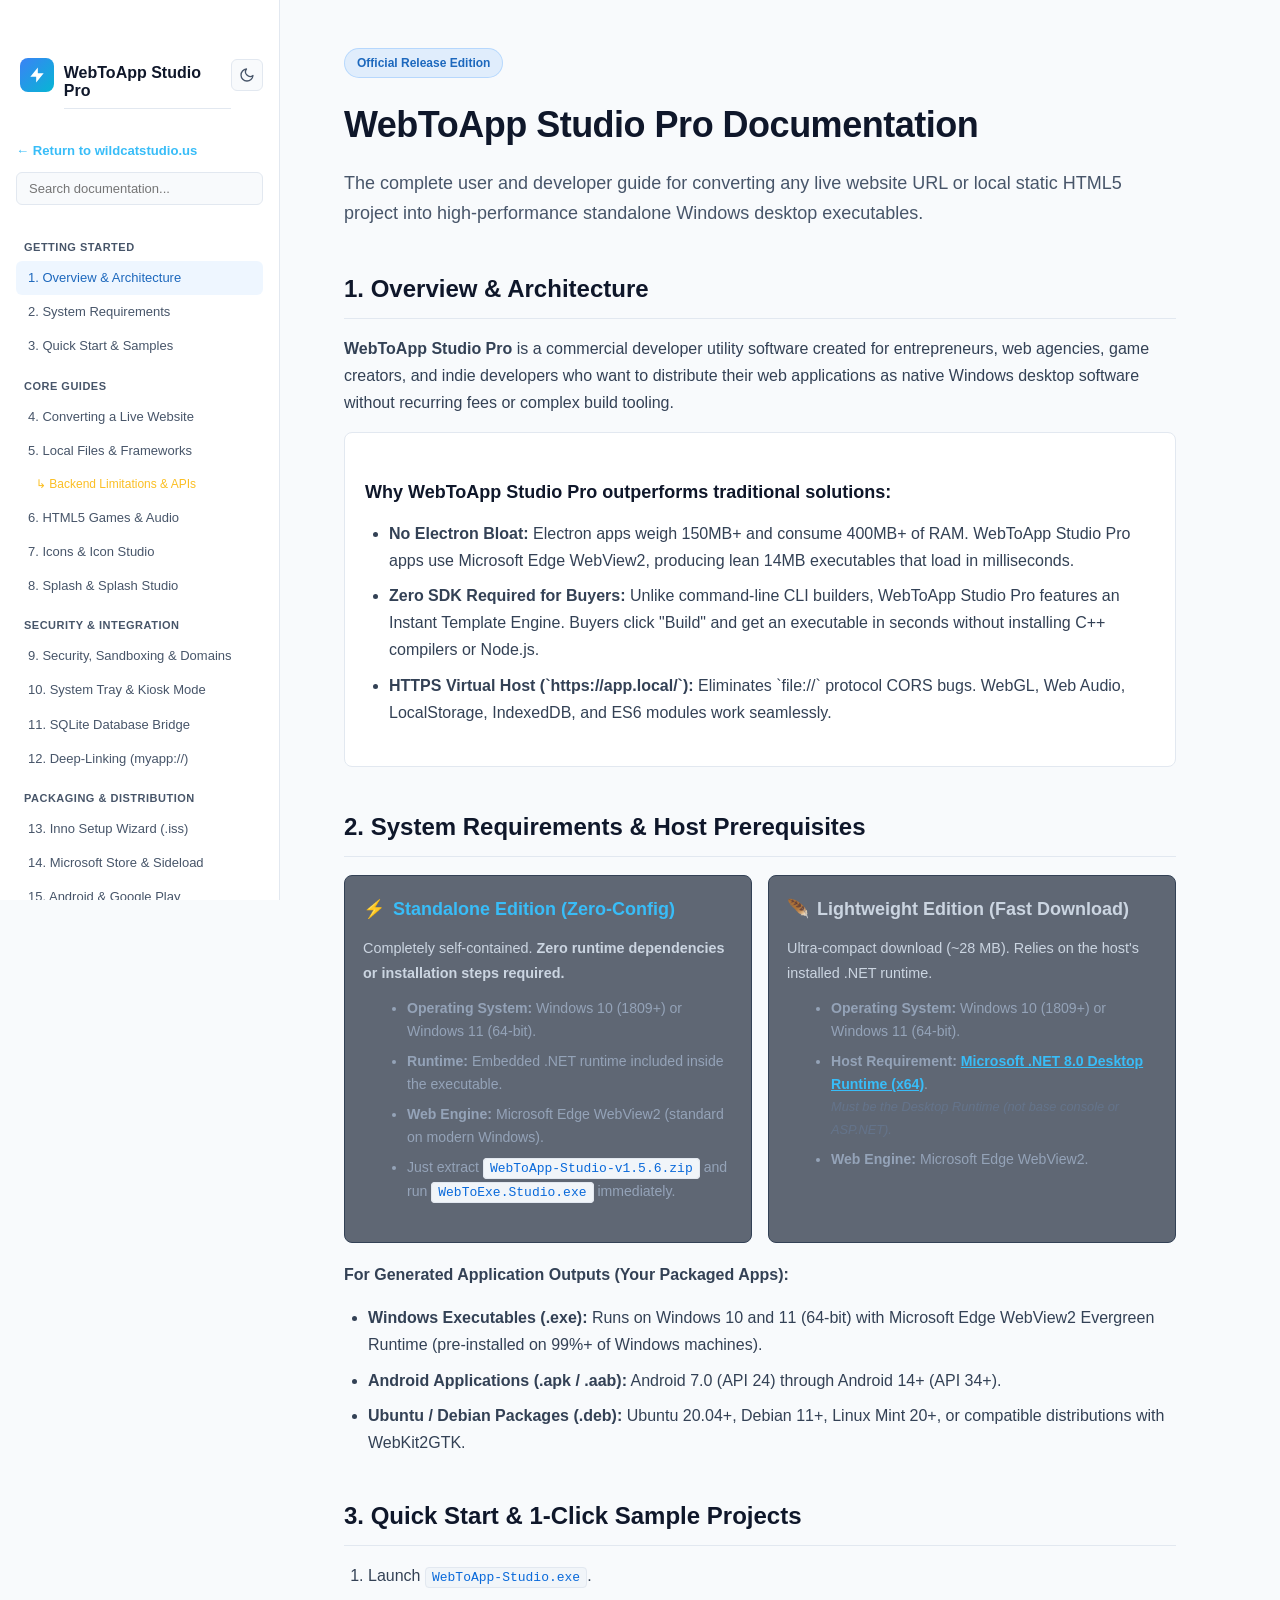
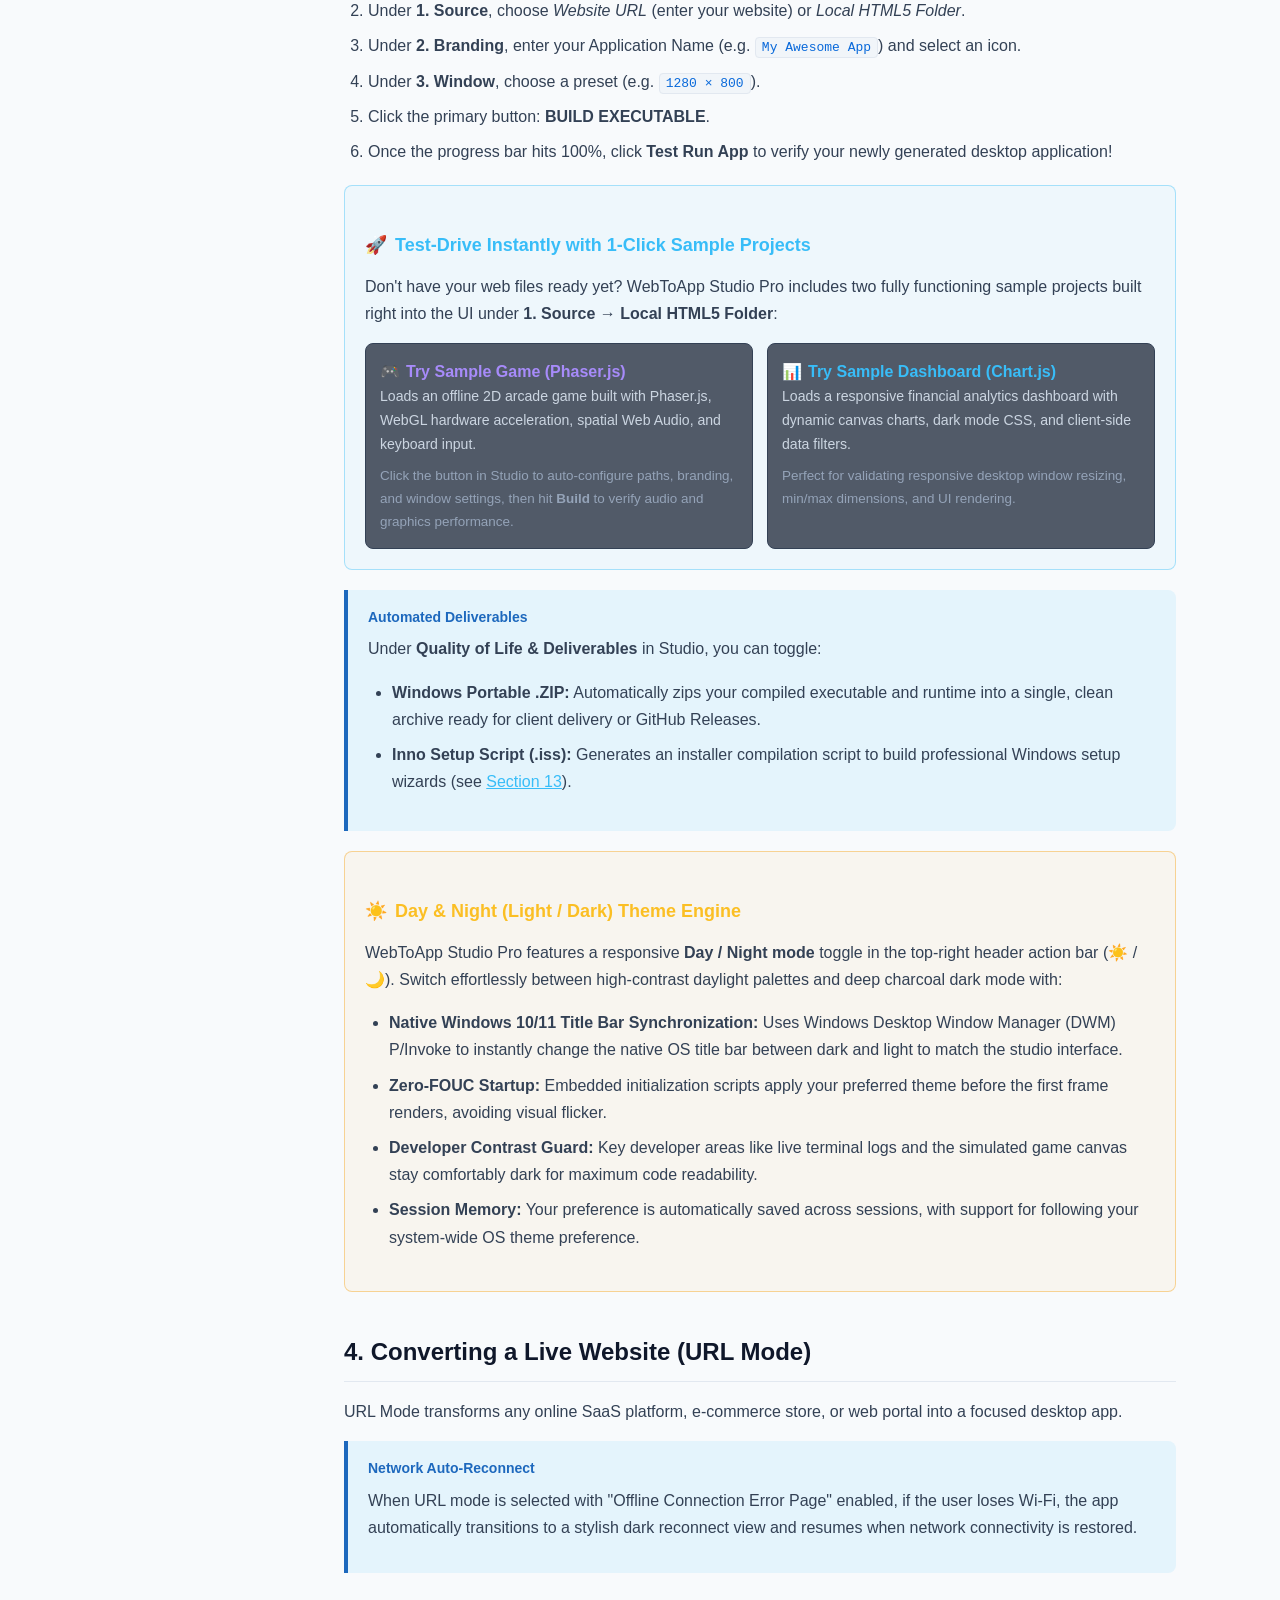
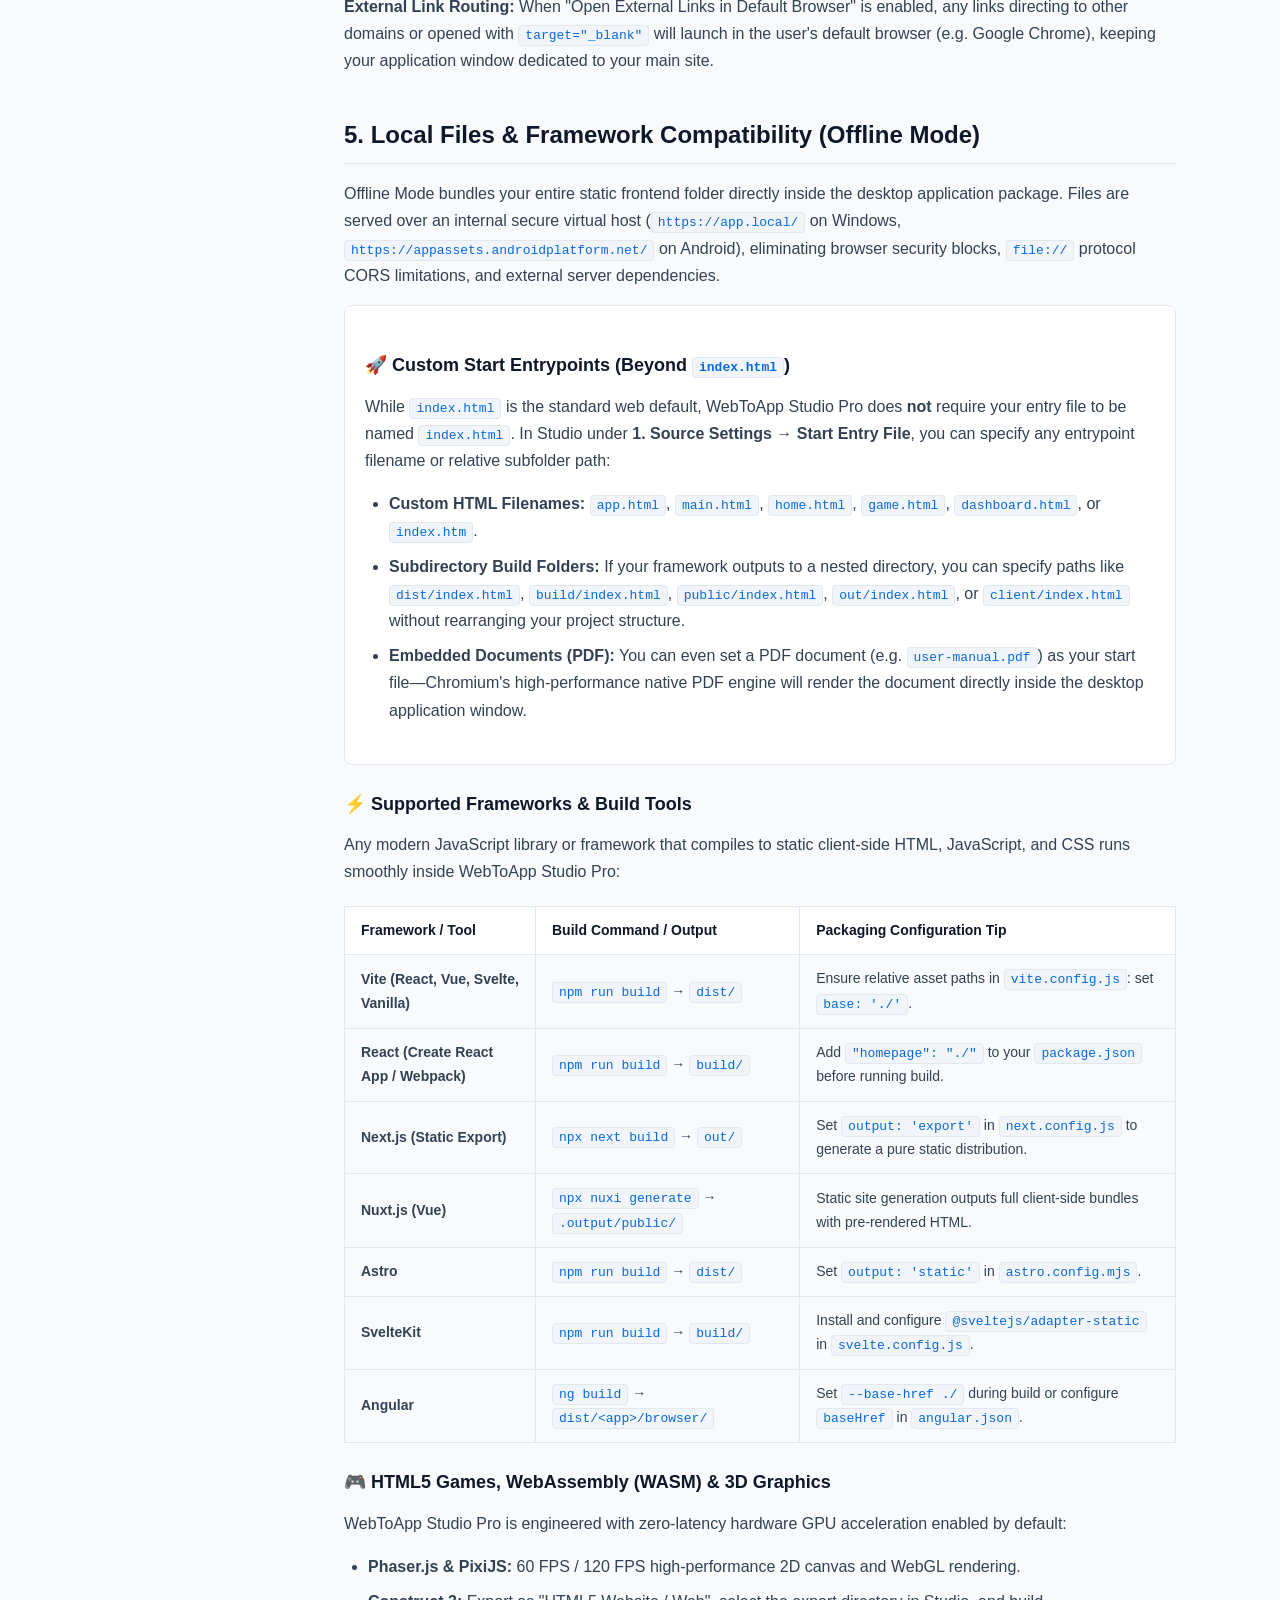
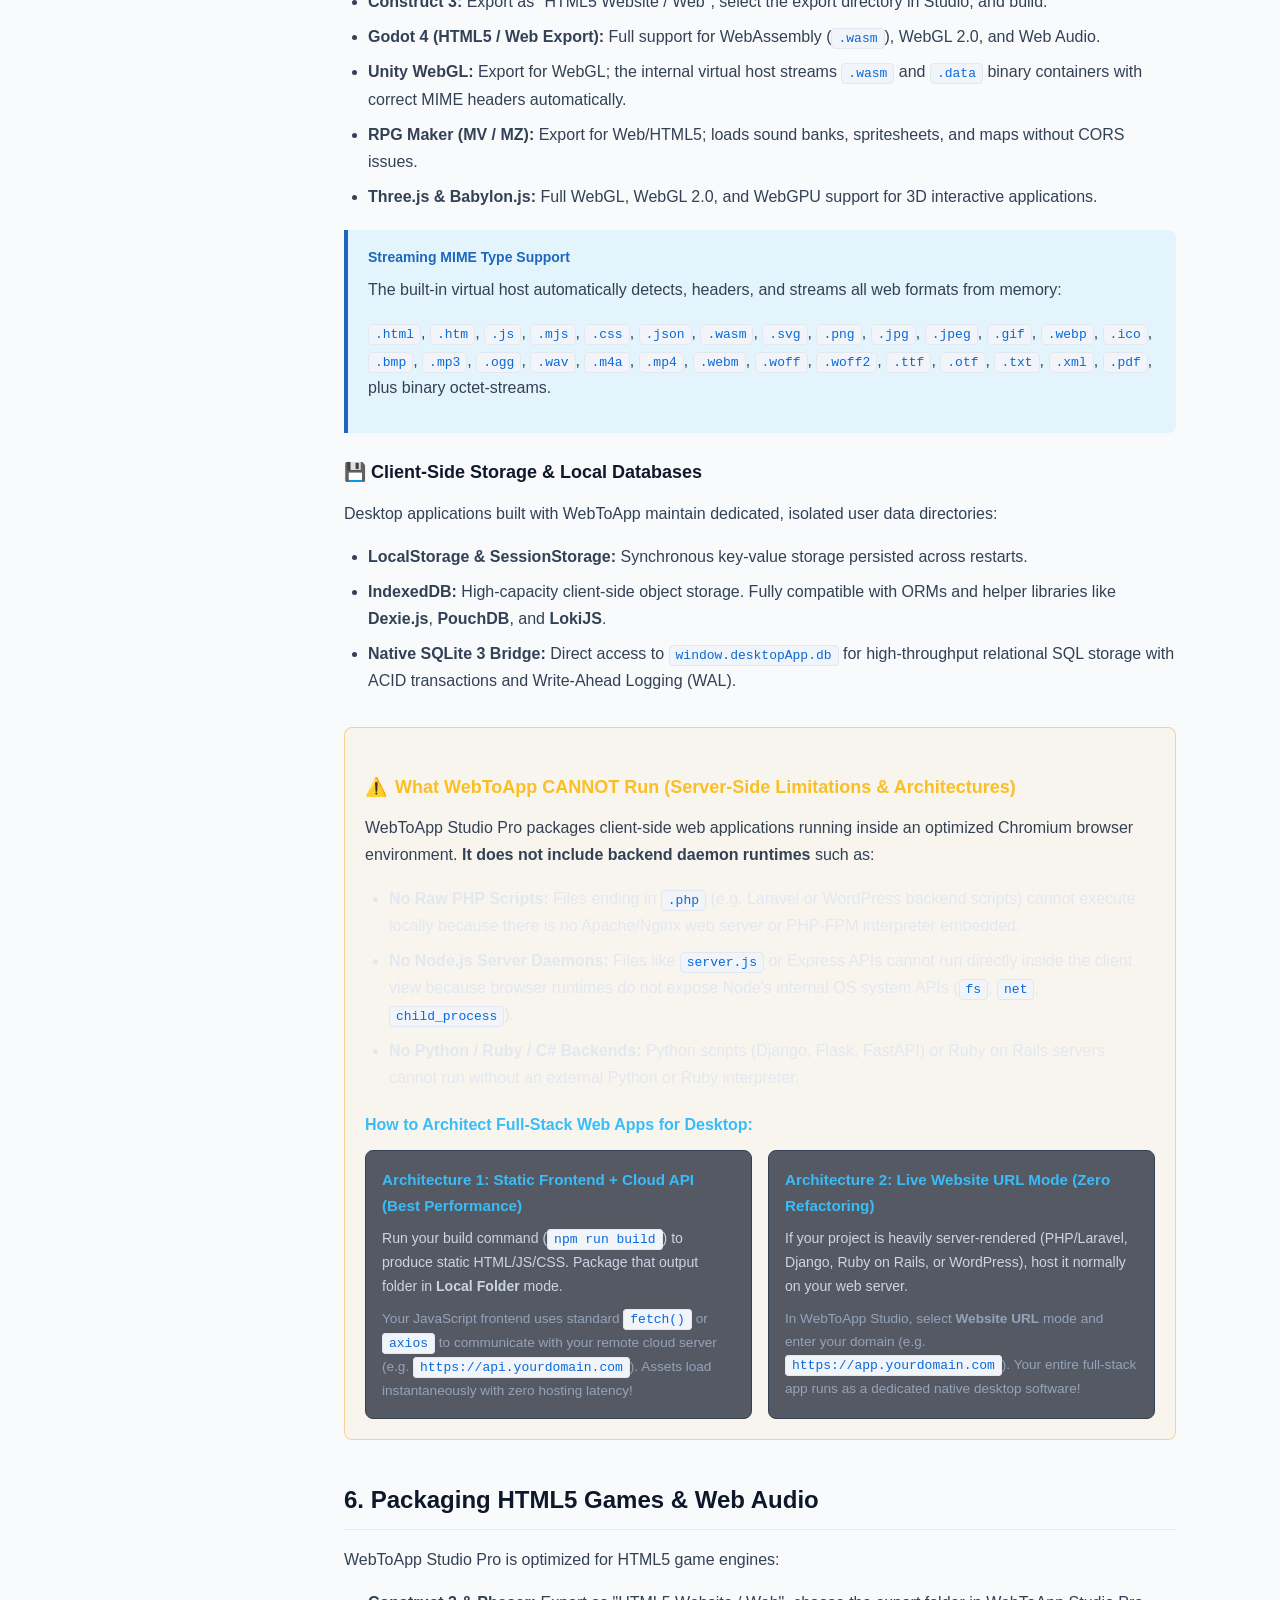
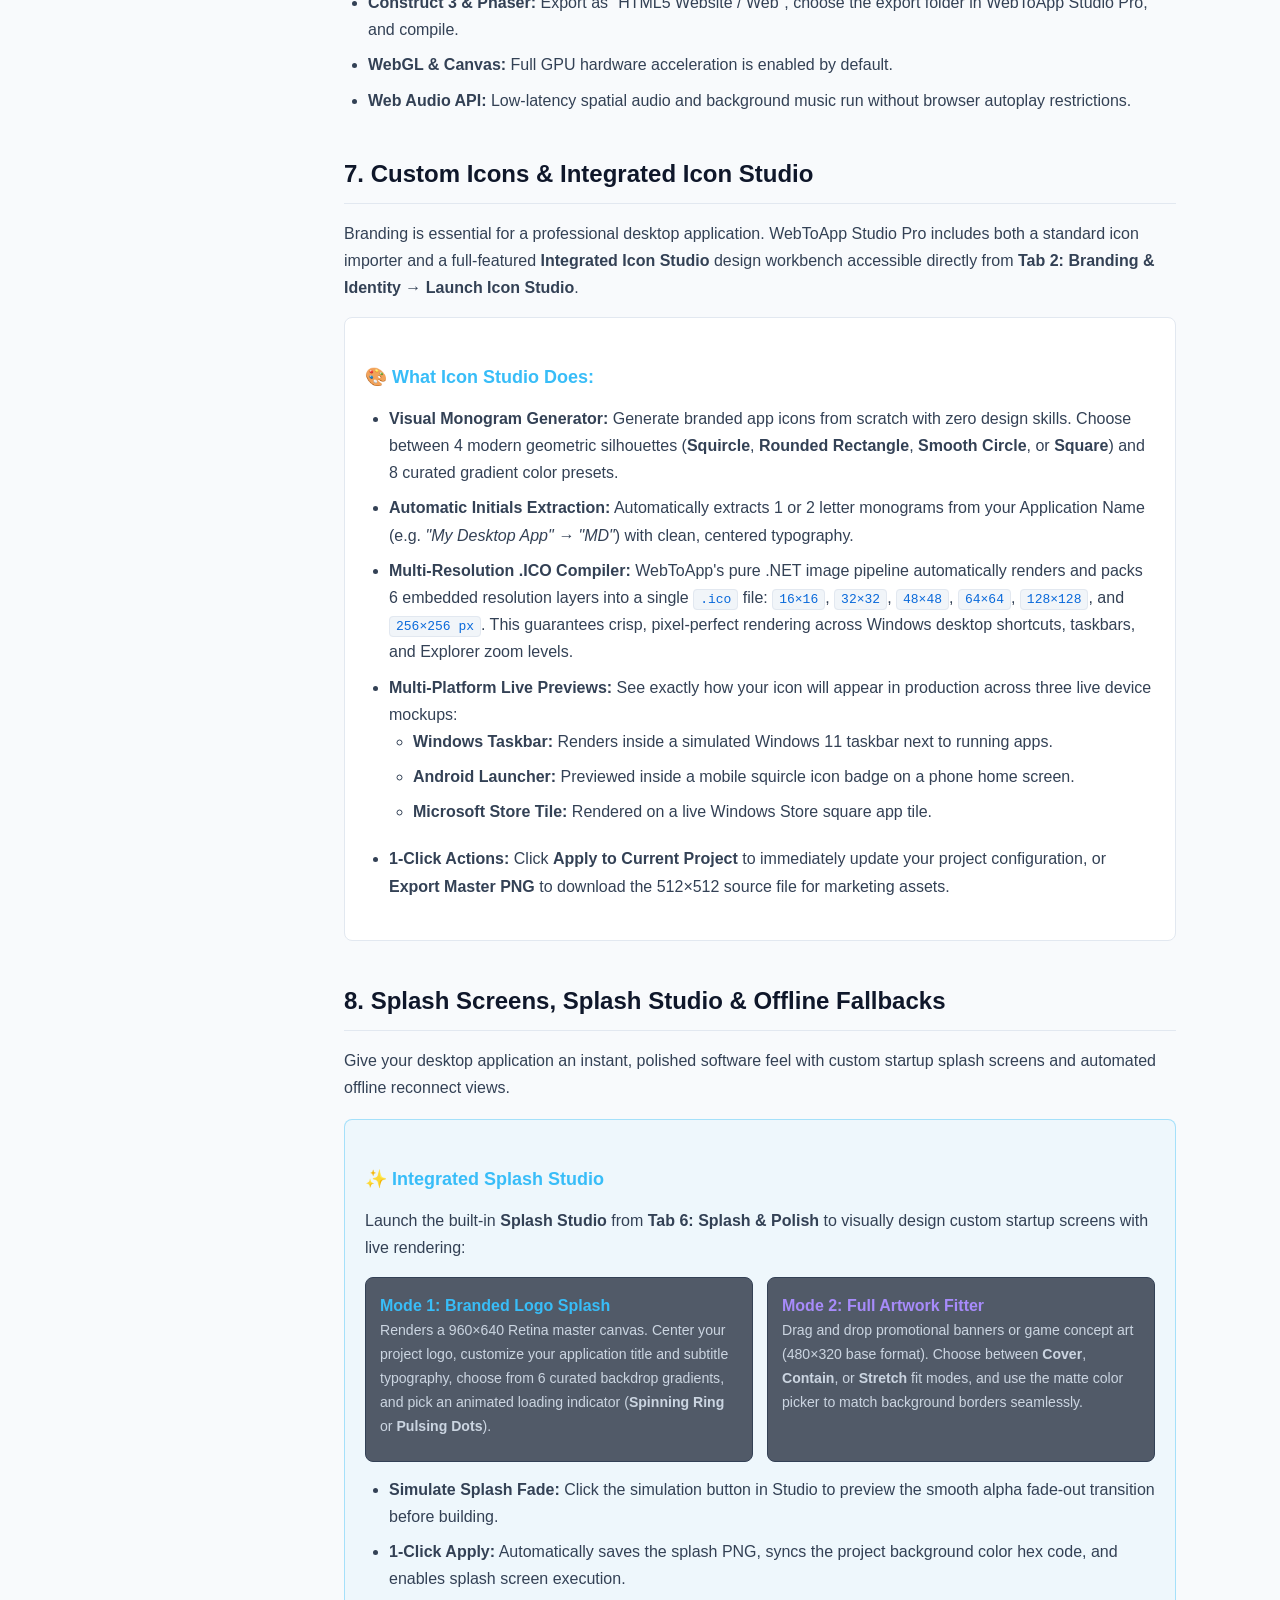
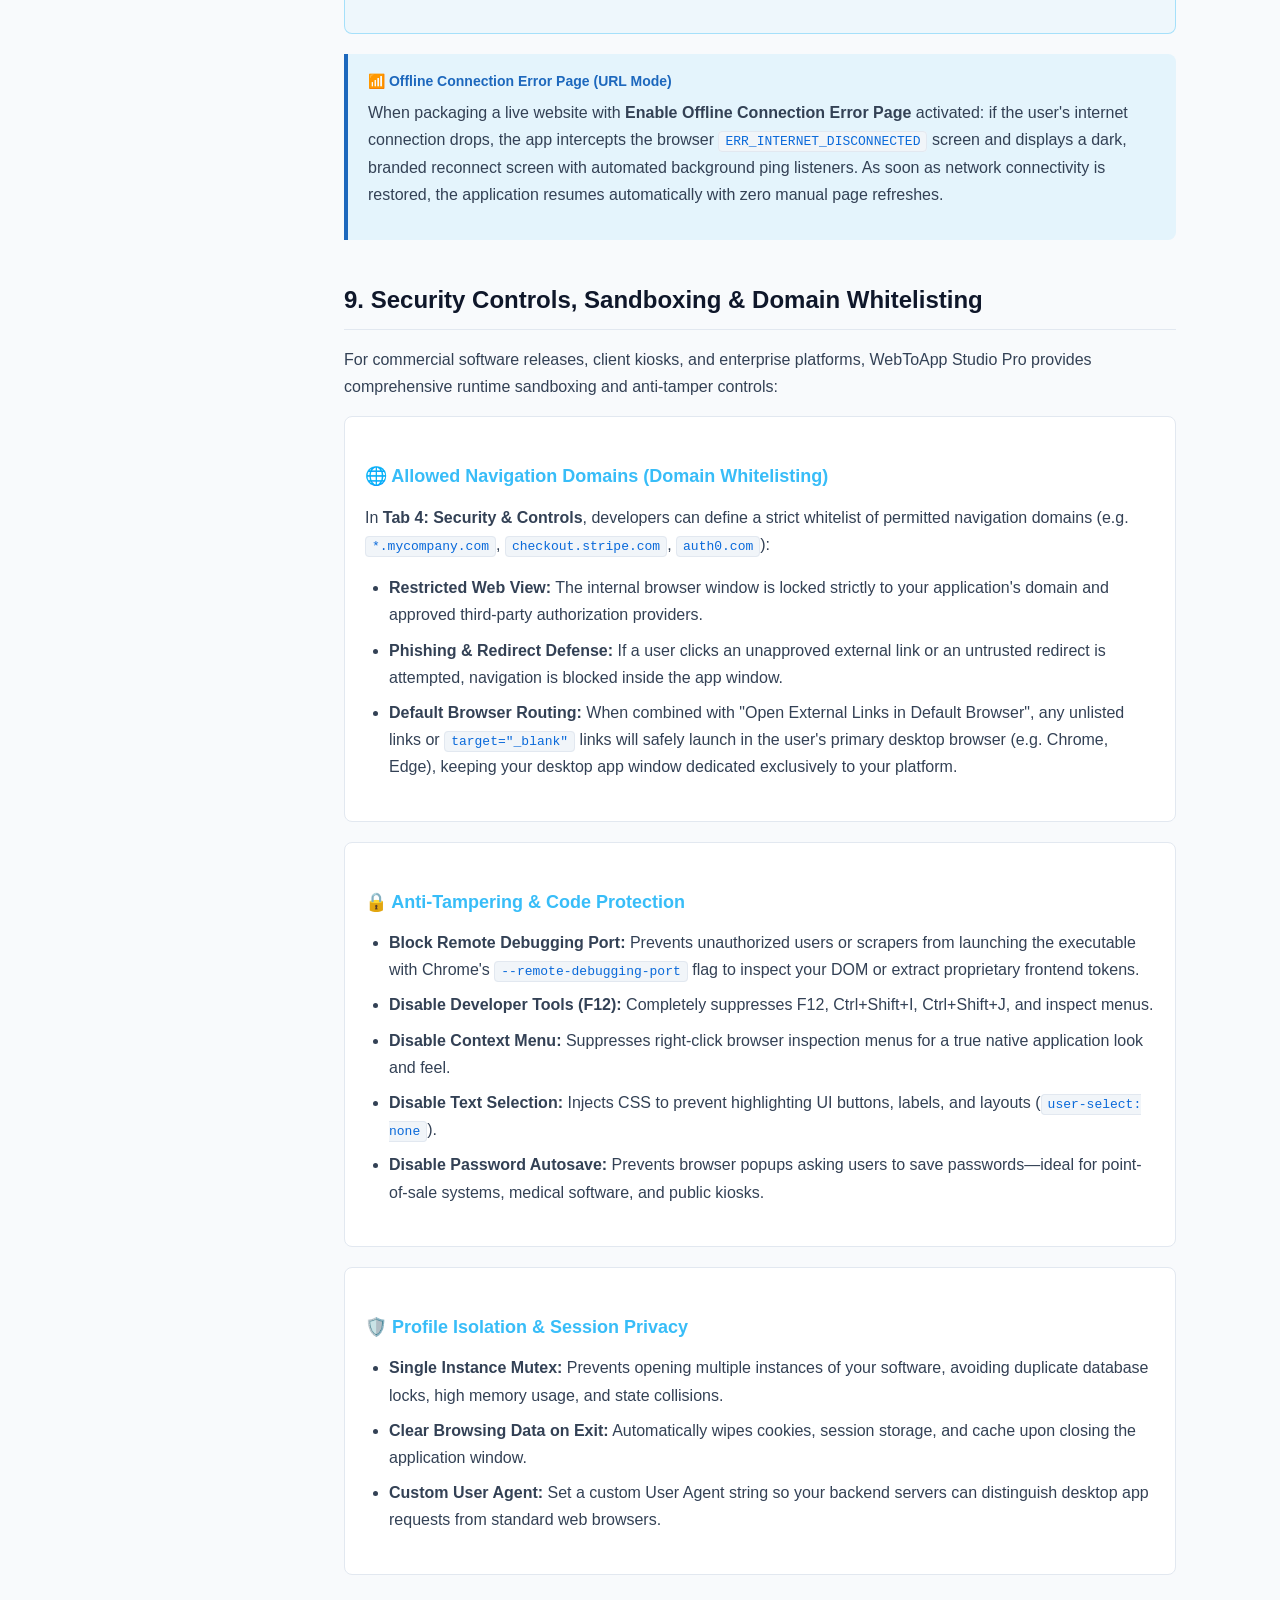
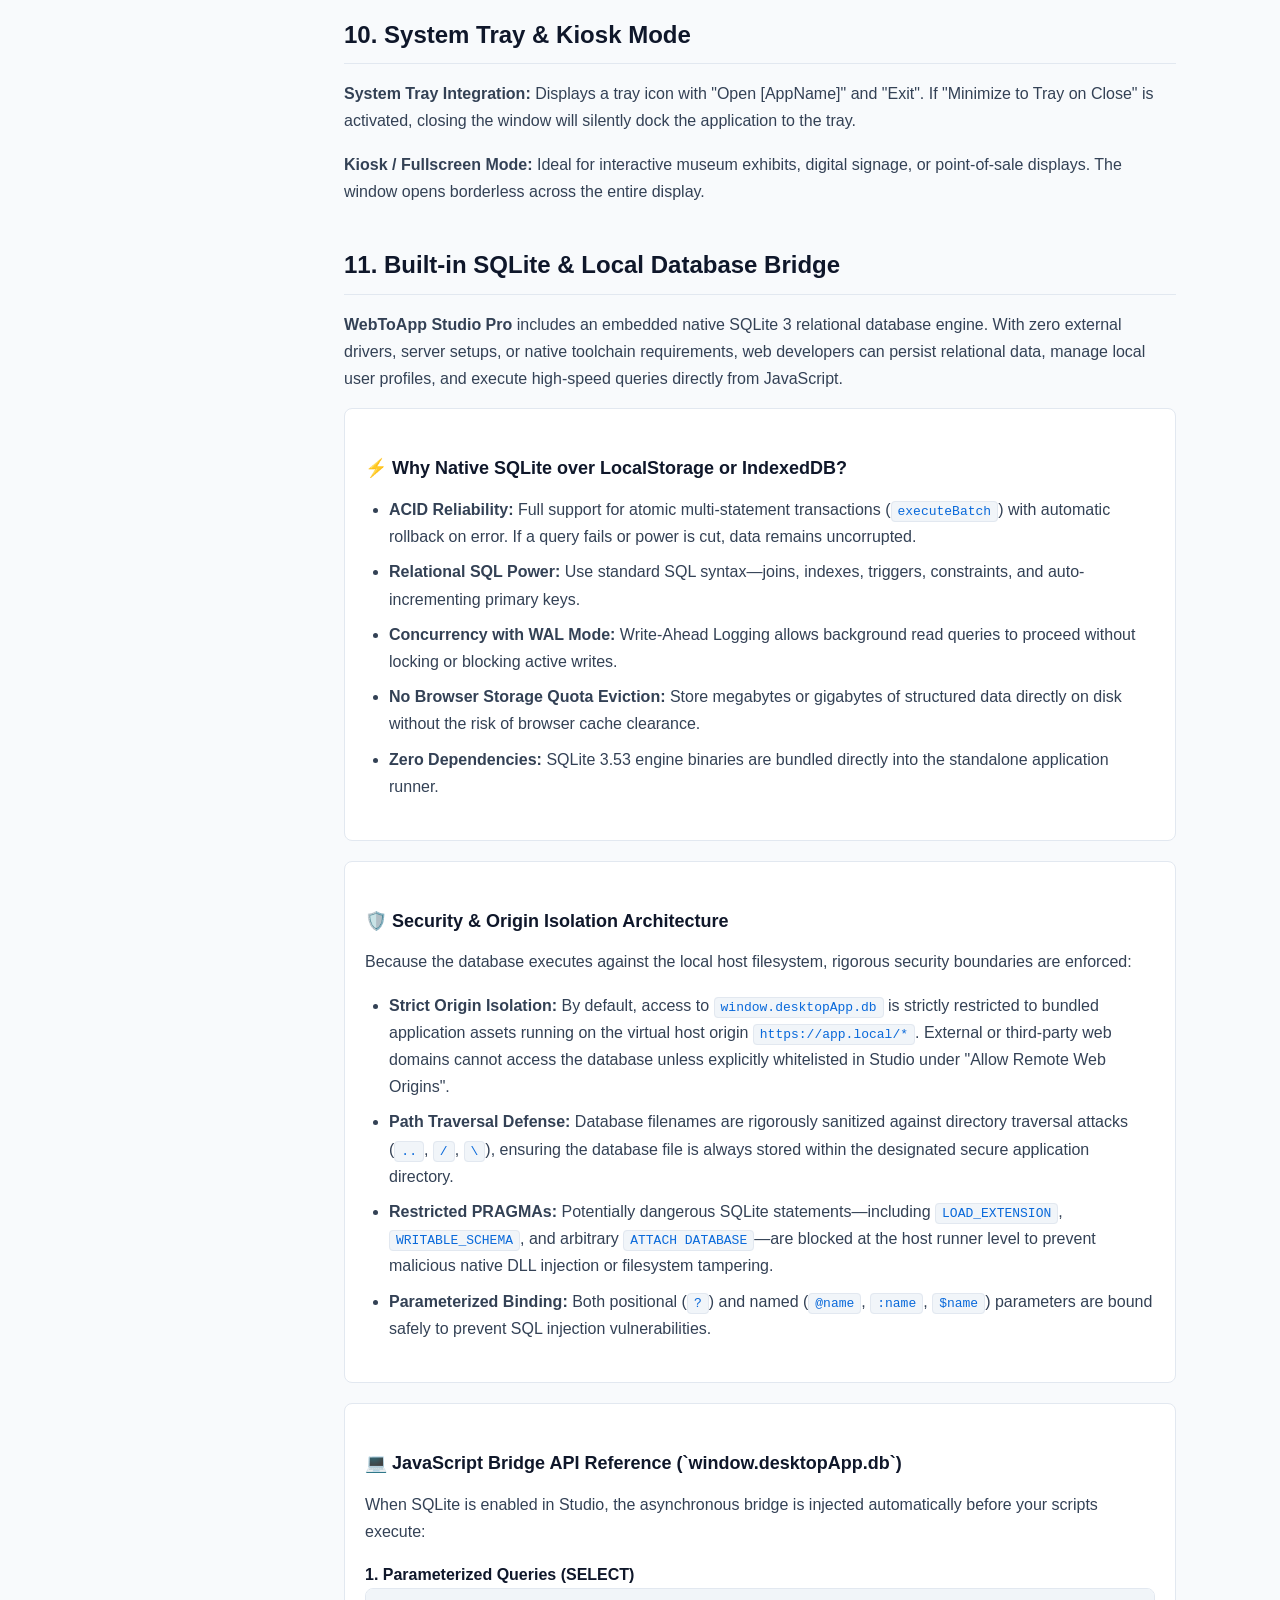
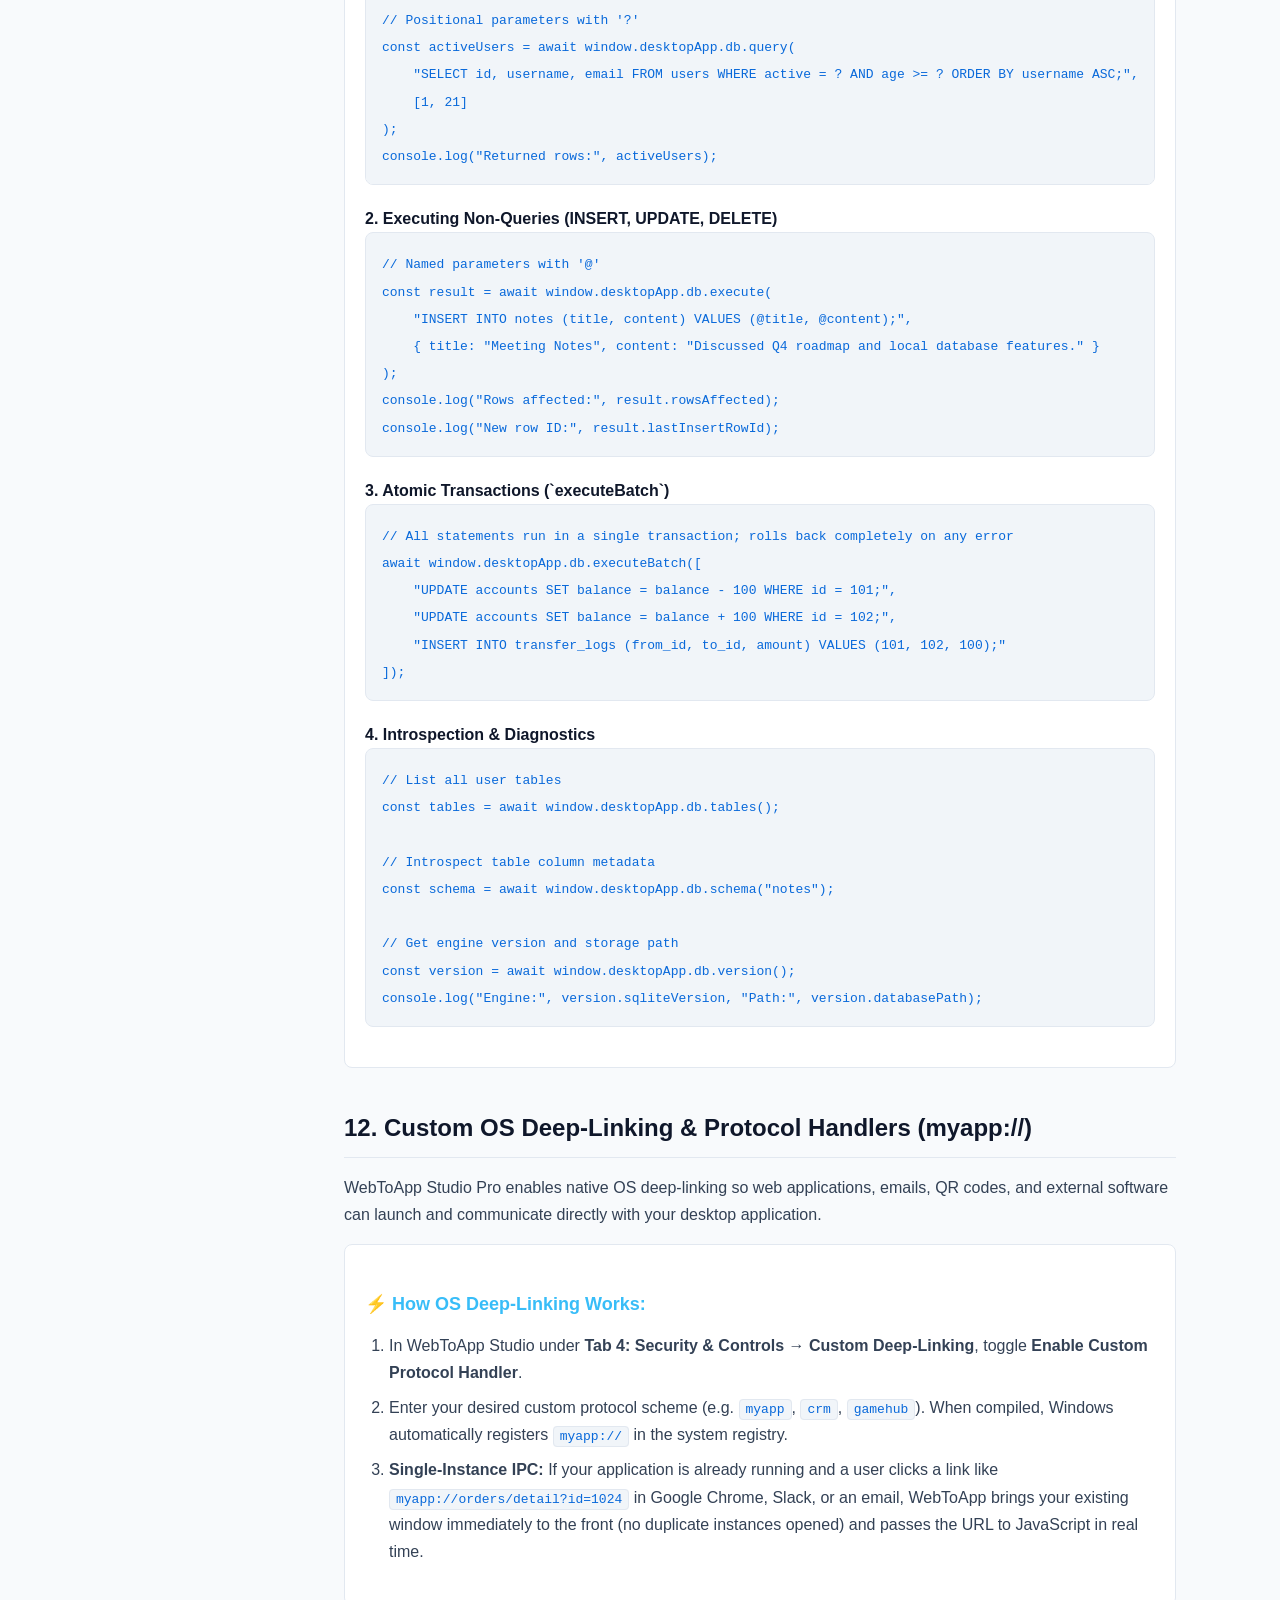
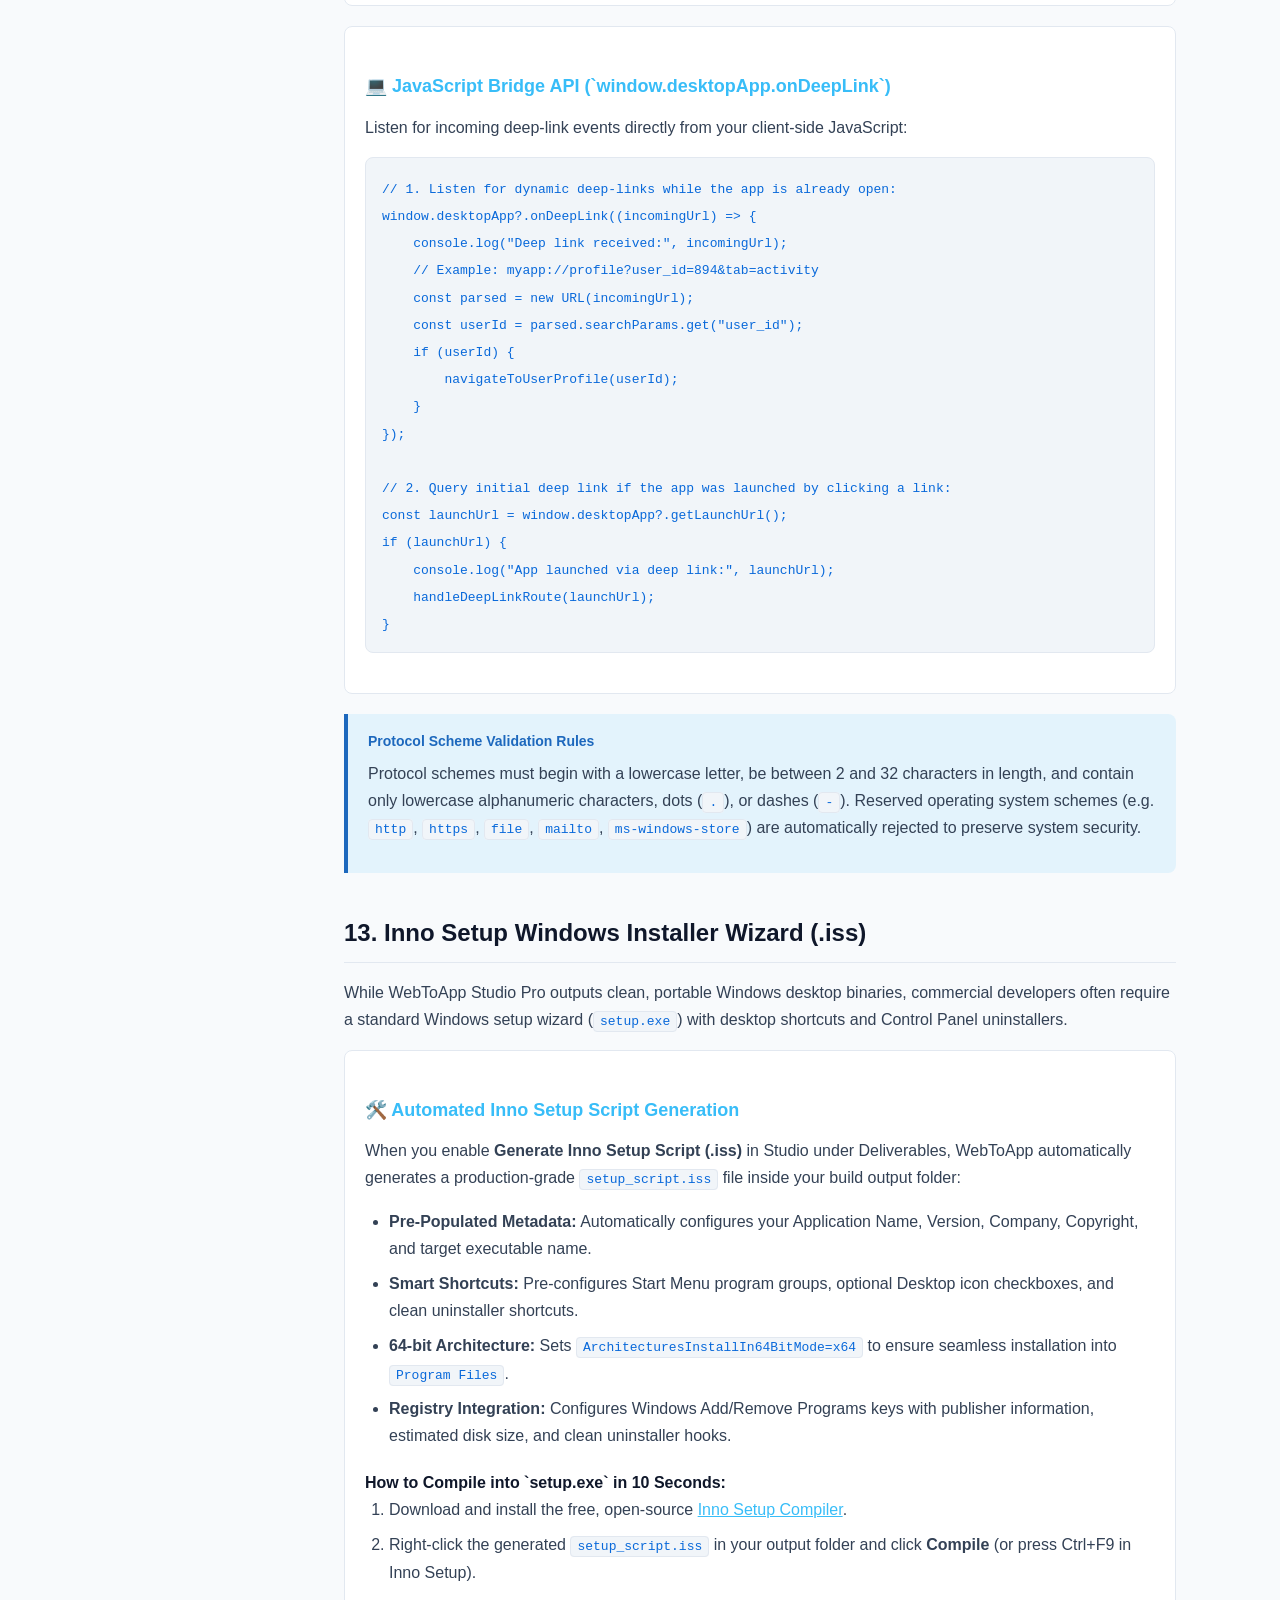
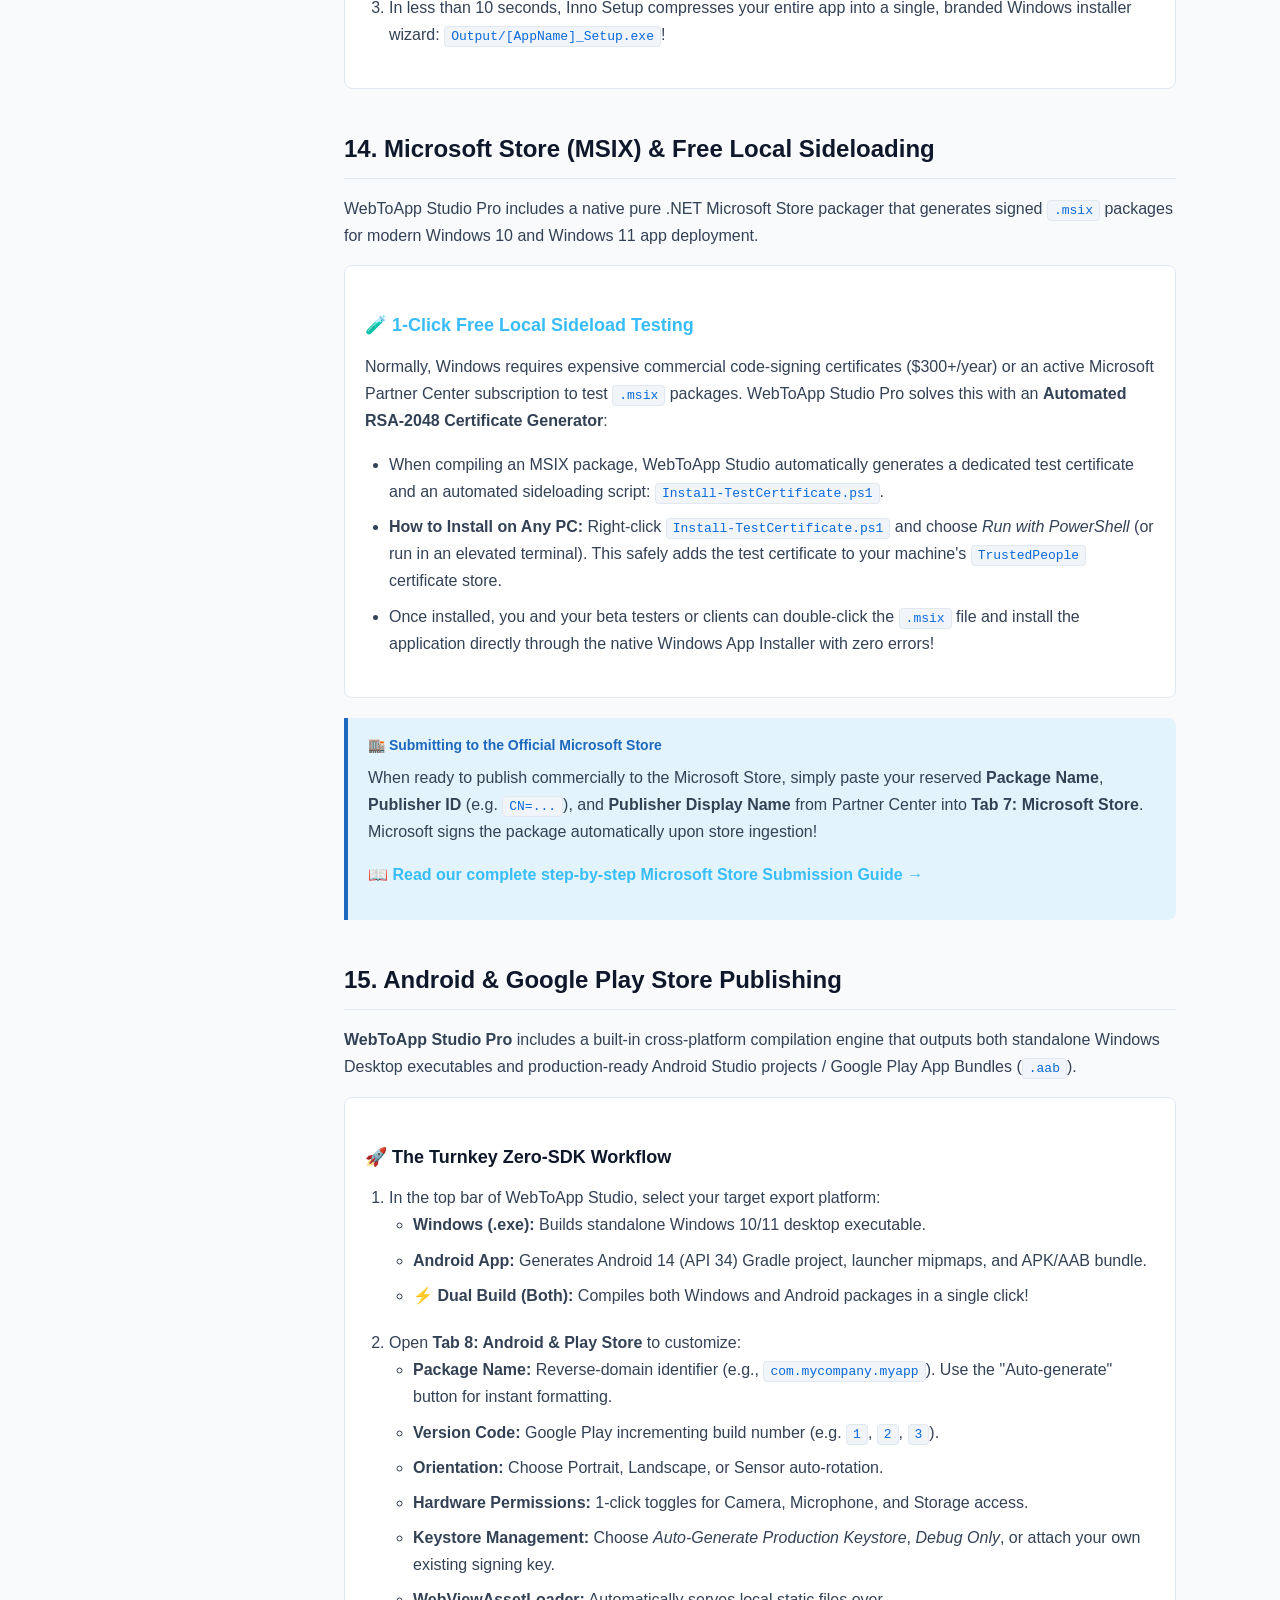
==== commit 42e59f3e: "feat(release): update website and documentation to v1.5.6 with Day/Night mode and SHA-256 integrity " ====
--- a/docs/index.html
+++ b/docs/index.html
@@ -167,7 +167,7 @@
                         <li><strong>Operating System:</strong> Windows 10 (1809+) or Windows 11 (64-bit).</li>
                         <li><strong>Runtime:</strong> Embedded .NET runtime included inside the executable.</li>
                         <li><strong>Web Engine:</strong> Microsoft Edge WebView2 (standard on modern Windows).</li>
-                        <li>Just extract <code>WebToApp-Studio-v1.5.3.zip</code> and run <code>WebToExe.Studio.exe</code> immediately.</li>
+                        <li>Just extract <code>WebToApp-Studio-v1.5.6.zip</code> and run <code>WebToExe.Studio.exe</code> immediately.</li>
                     </ul>
                 </div>
                 <div style="background: rgba(30, 41, 59, 0.7); border: 1px solid #334155; border-radius: 8px; padding: 18px;">
@@ -234,6 +234,19 @@
                 <ul>
                     <li><strong>Windows Portable .ZIP:</strong> Automatically zips your compiled executable and runtime into a single, clean archive ready for client delivery or GitHub Releases.</li>
                     <li><strong>Inno Setup Script (.iss):</strong> Generates an installer compilation script to build professional Windows setup wizards (see <a href="#inno-setup" style="color: #38bdf8;">Section 13</a>).</li>
+                </ul>
+            </div>
+
+            <div class="card-box" style="margin-top: 18px; border-color: rgba(245, 158, 11, 0.4); background: rgba(245, 158, 11, 0.05);">
+                <h3 style="color: #fbbf24; display: flex; align-items: center; gap: 8px;">
+                    <span>☀️</span> Day &amp; Night (Light / Dark) Theme Engine
+                </h3>
+                <p>WebToApp Studio Pro features a responsive <strong>Day / Night mode</strong> toggle in the top-right header action bar (☀️ / 🌙). Switch effortlessly between high-contrast daylight palettes and deep charcoal dark mode with:</p>
+                <ul>
+                    <li><strong>Native Windows 10/11 Title Bar Synchronization:</strong> Uses Windows Desktop Window Manager (DWM) P/Invoke to instantly change the native OS title bar between dark and light to match the studio interface.</li>
+                    <li><strong>Zero-FOUC Startup:</strong> Embedded initialization scripts apply your preferred theme before the first frame renders, avoiding visual flicker.</li>
+                    <li><strong>Developer Contrast Guard:</strong> Key developer areas like live terminal logs and the simulated game canvas stay comfortably dark for maximum code readability.</li>
+                    <li><strong>Session Memory:</strong> Your preference is automatically saved across sessions, with support for following your system-wide OS theme preference.</li>
                 </ul>
             </div>
         </section>
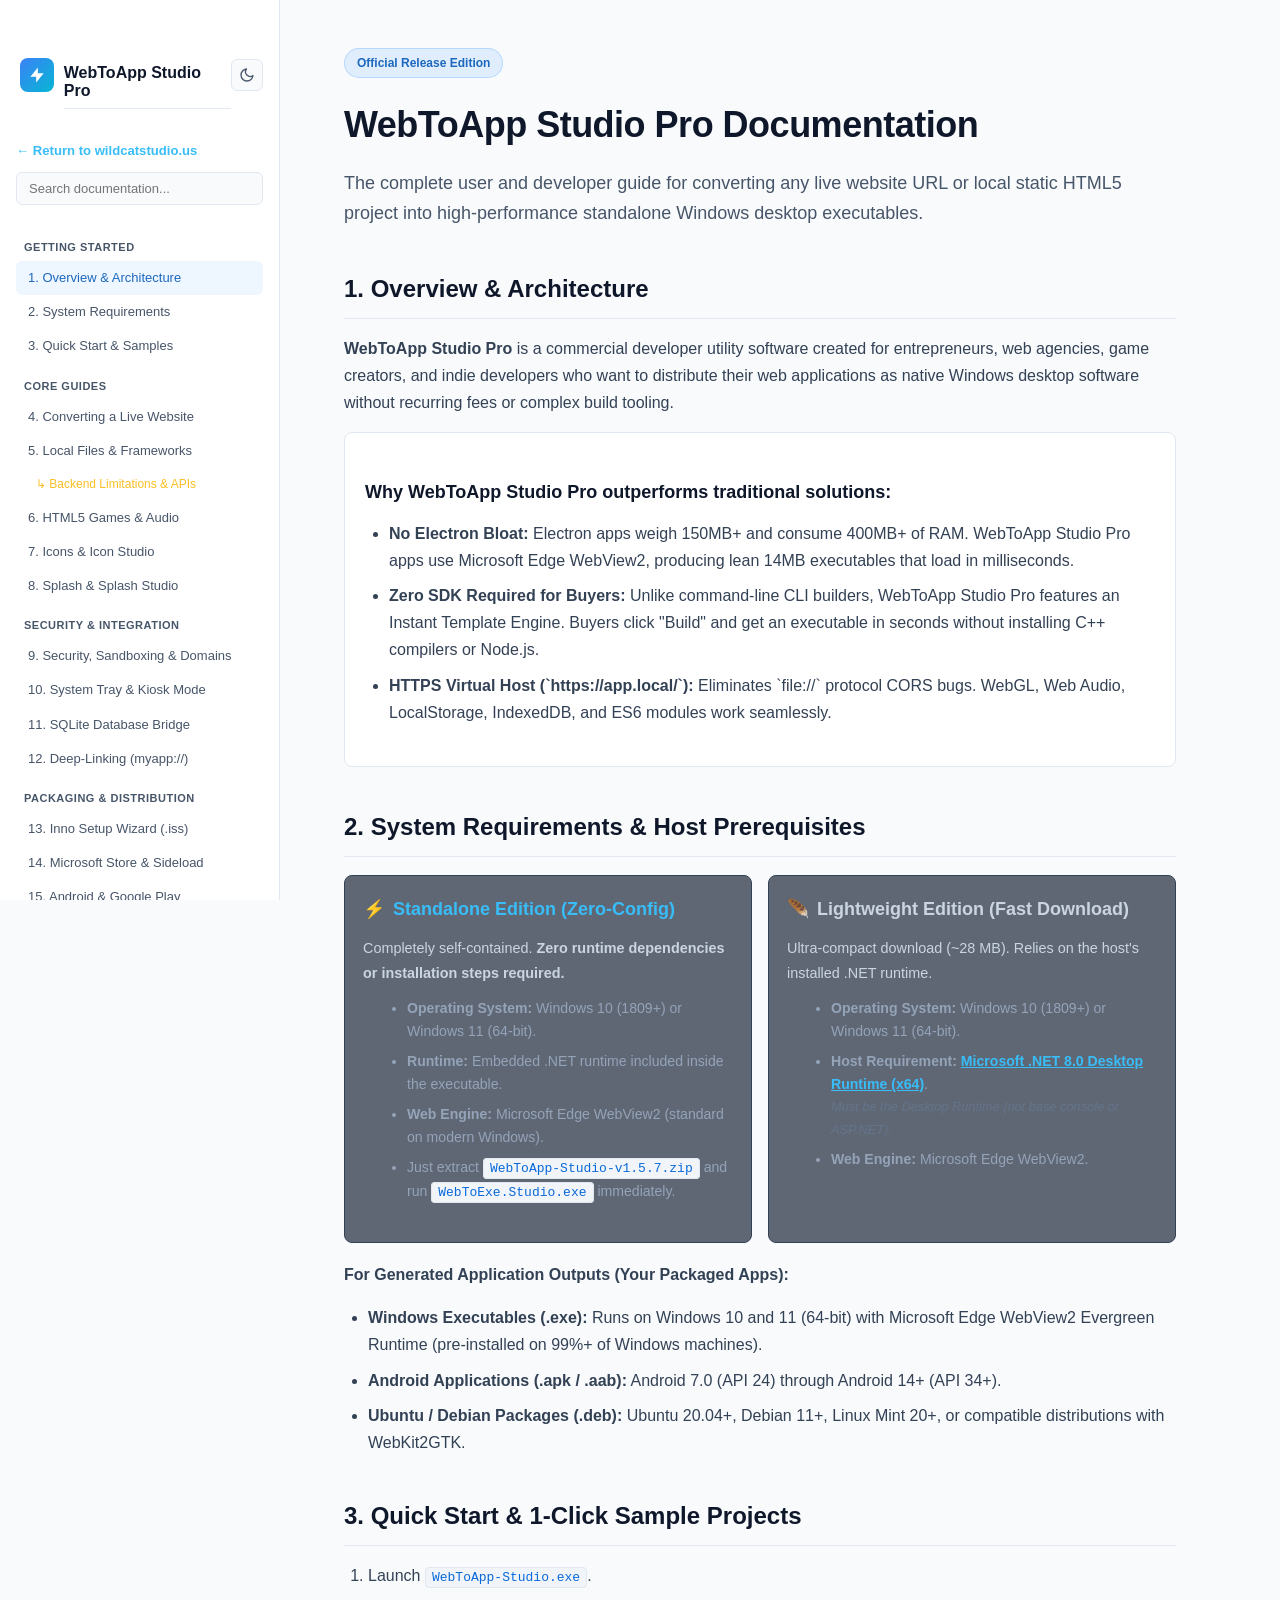
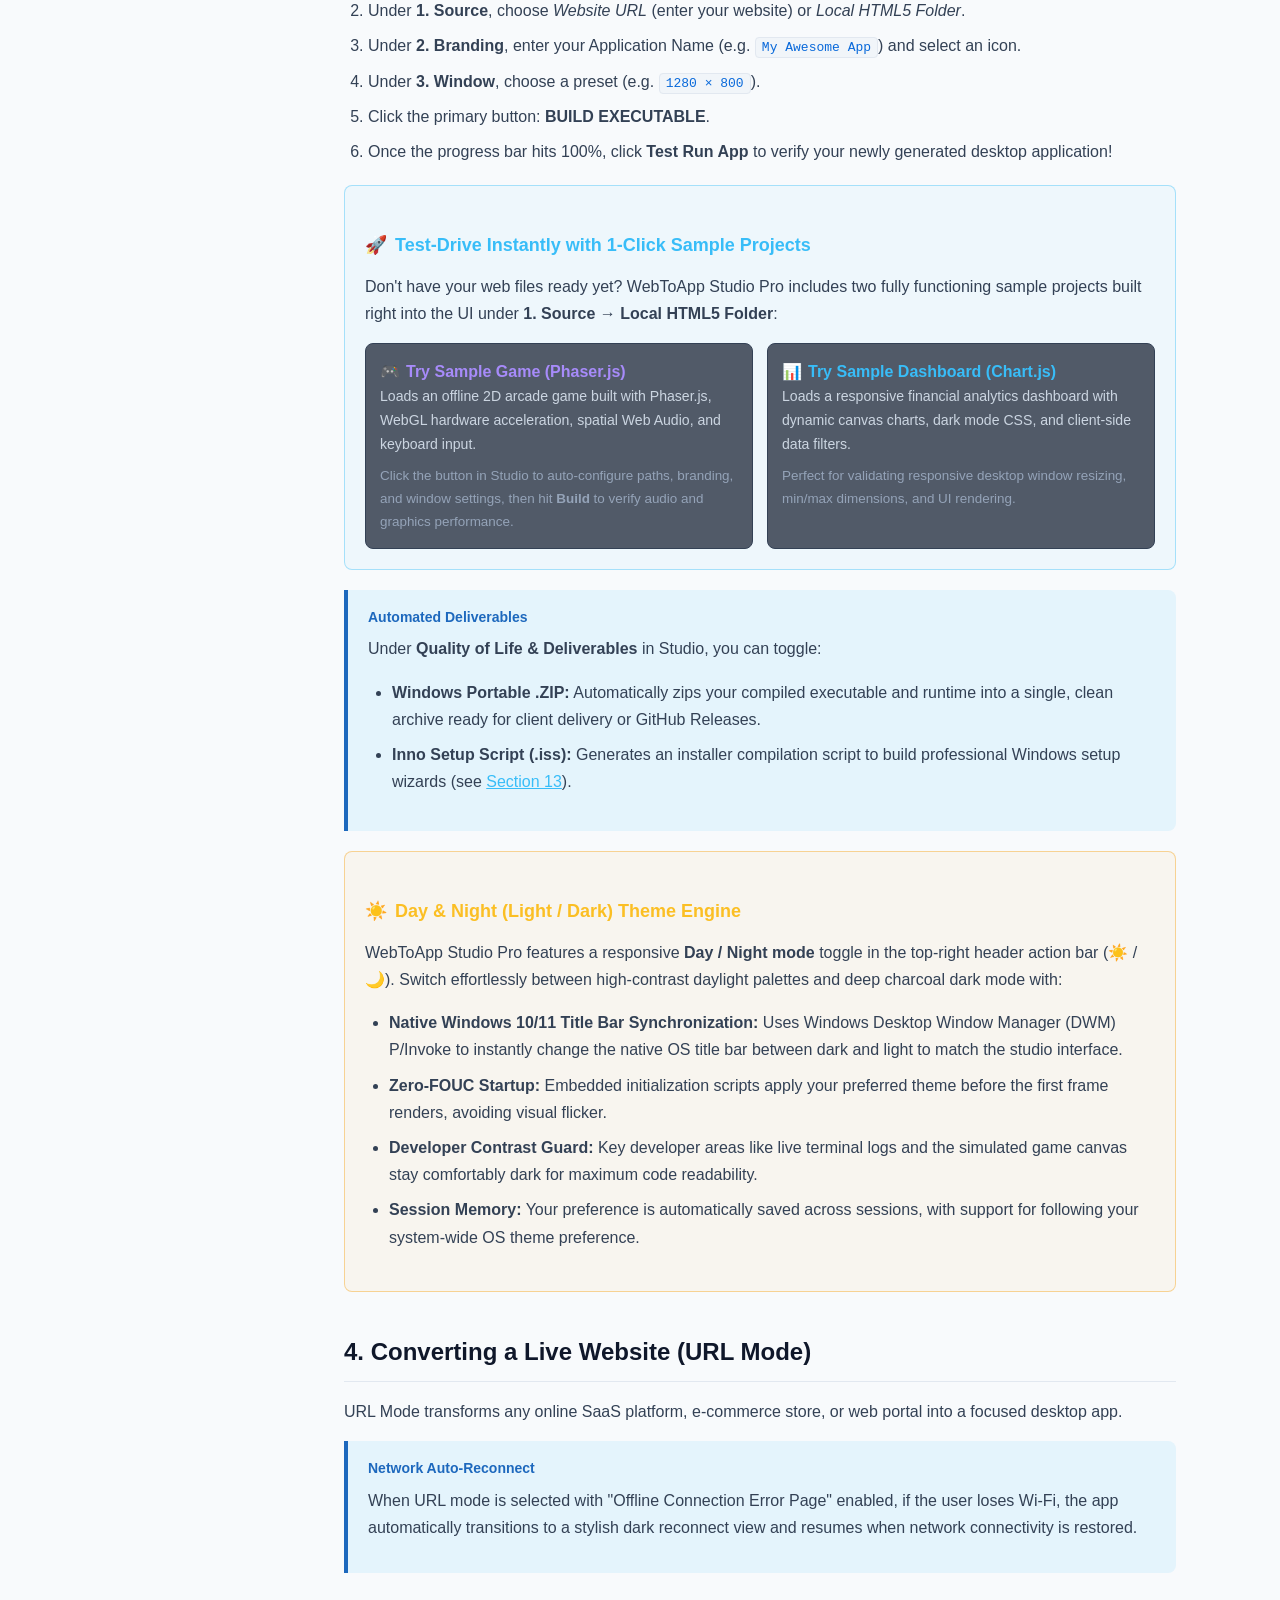
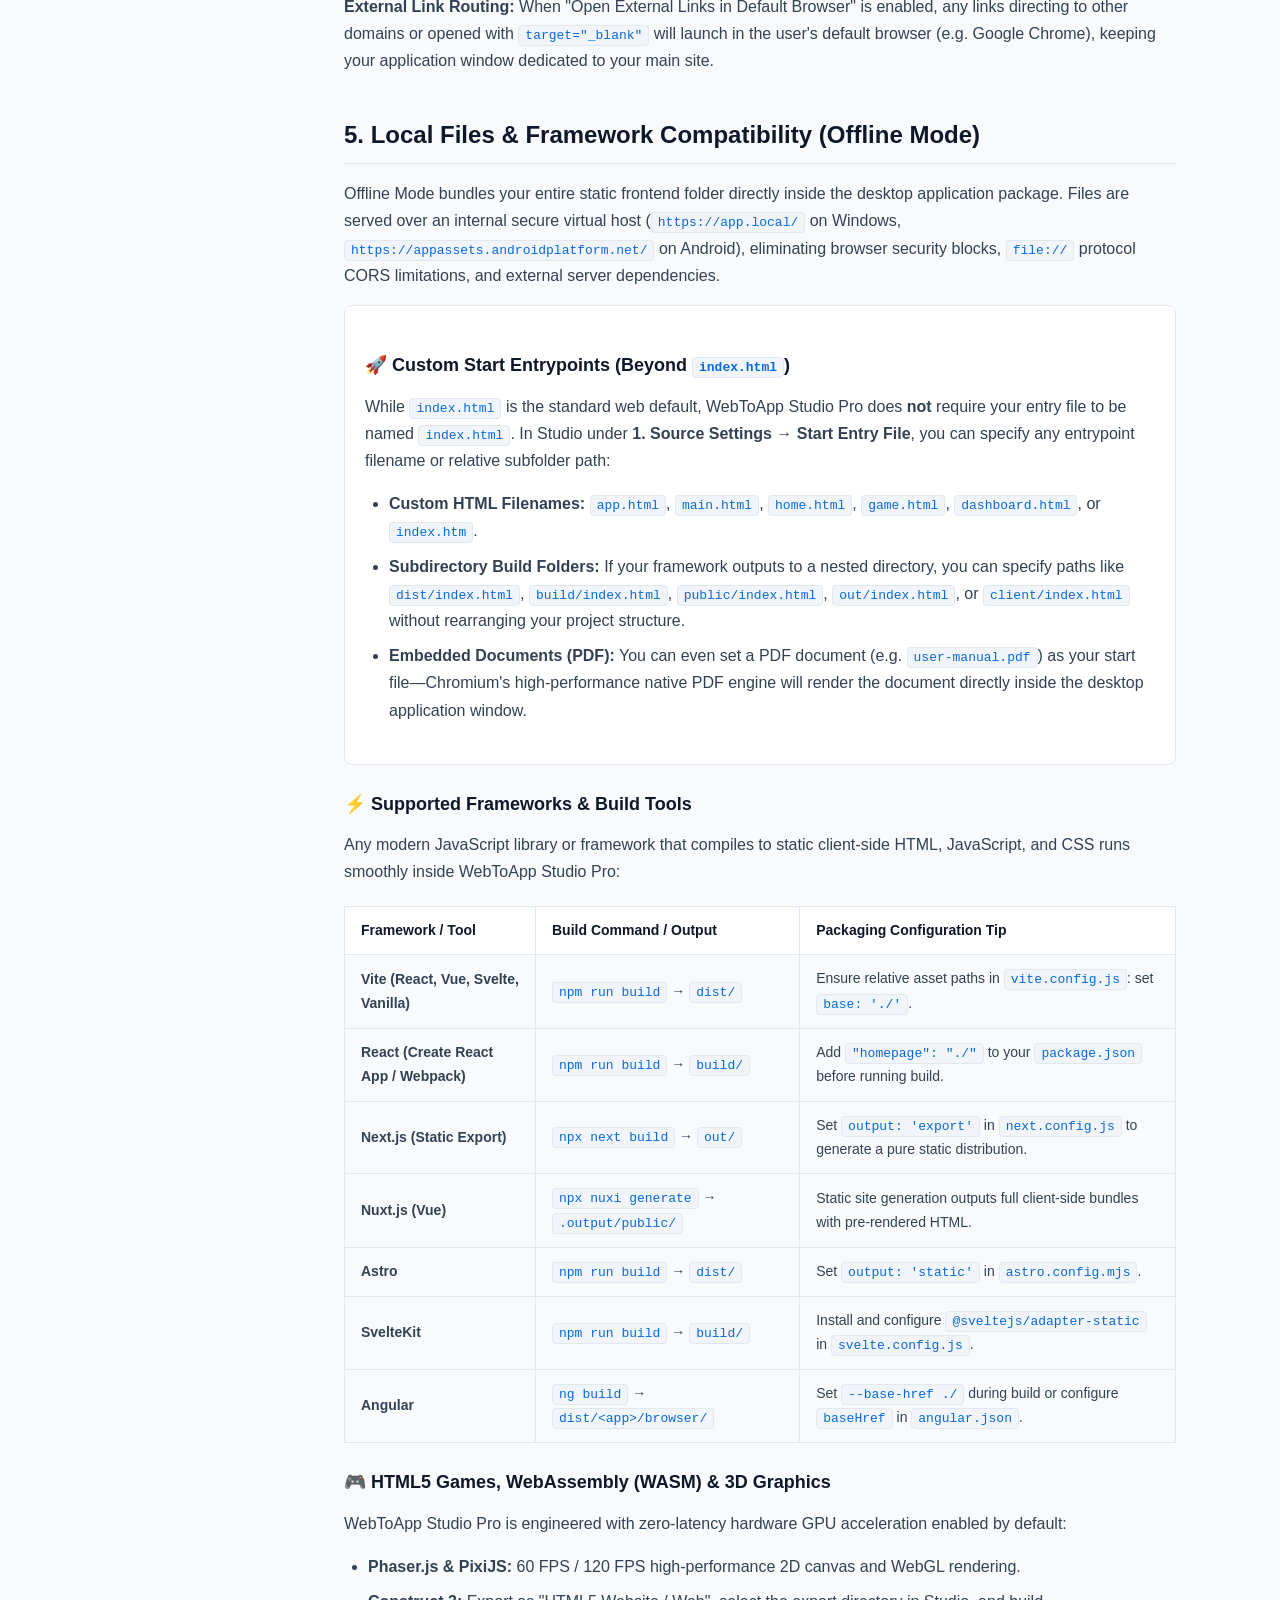
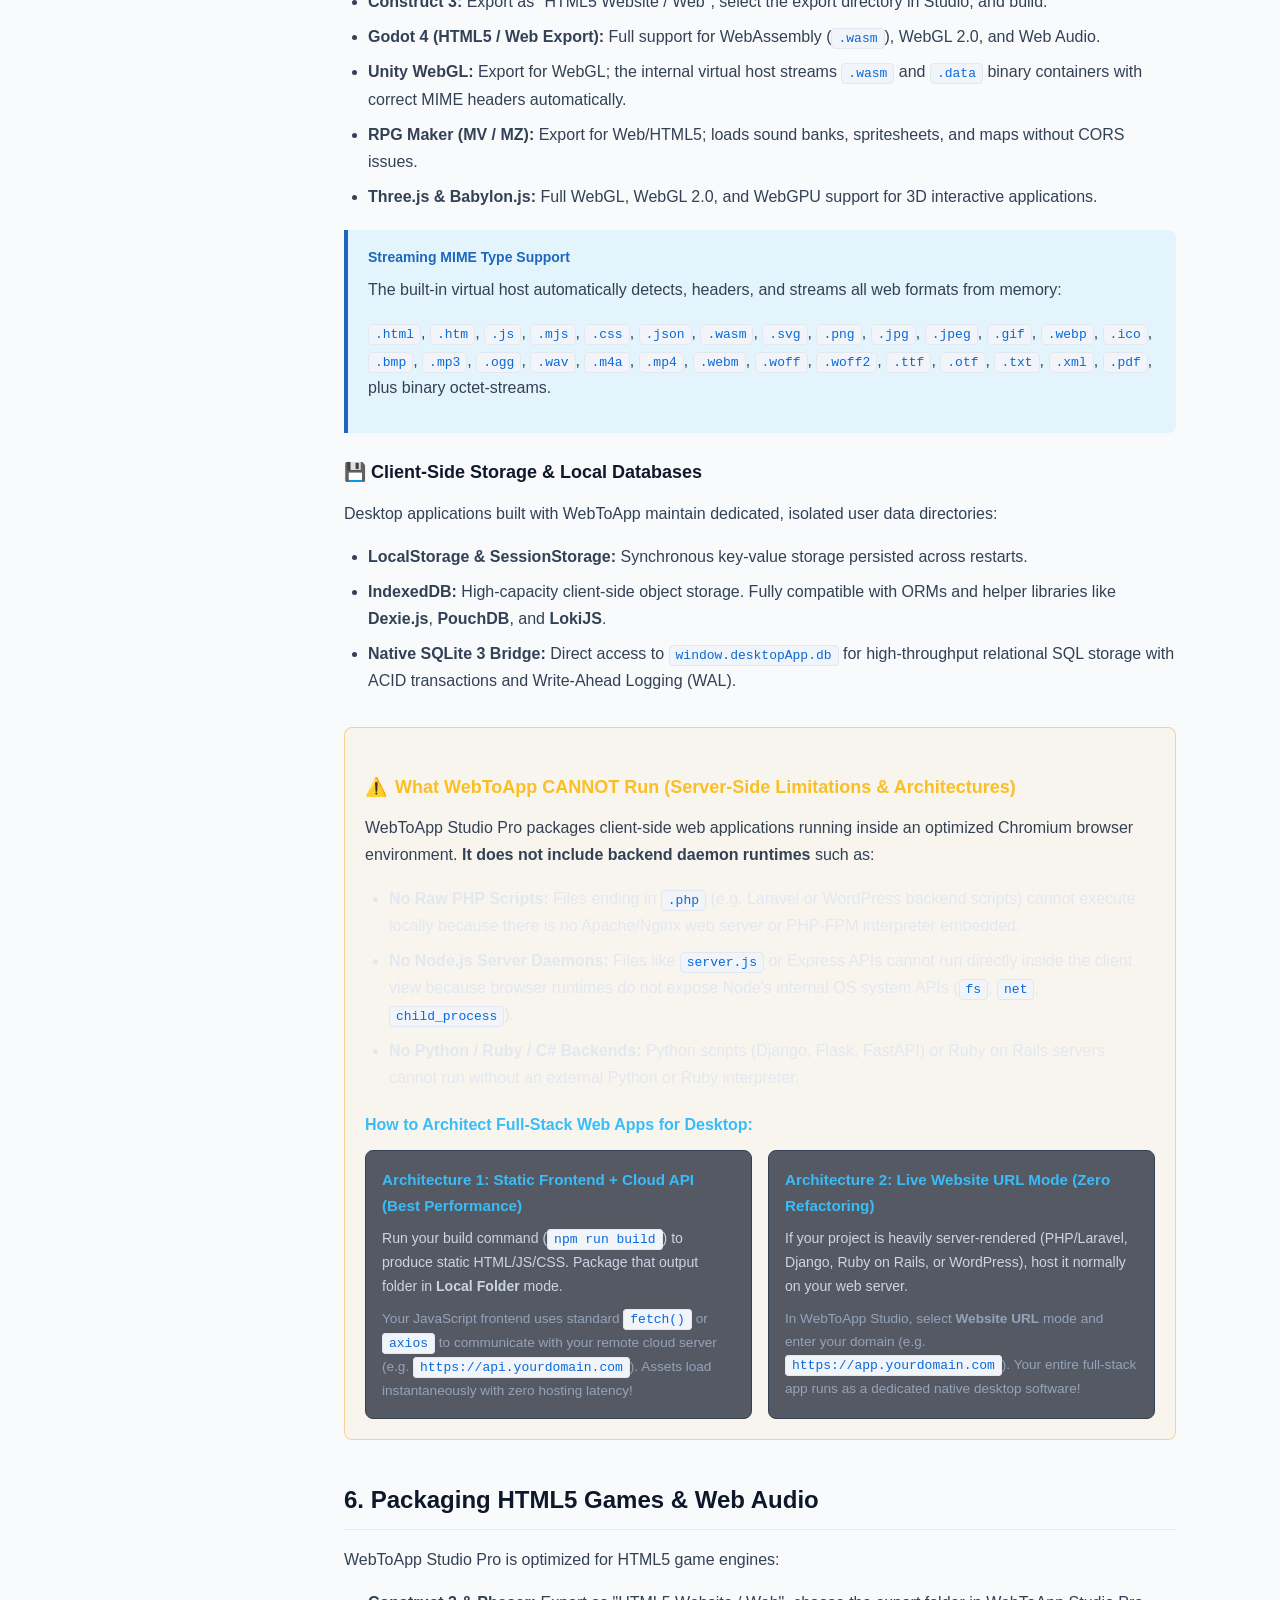
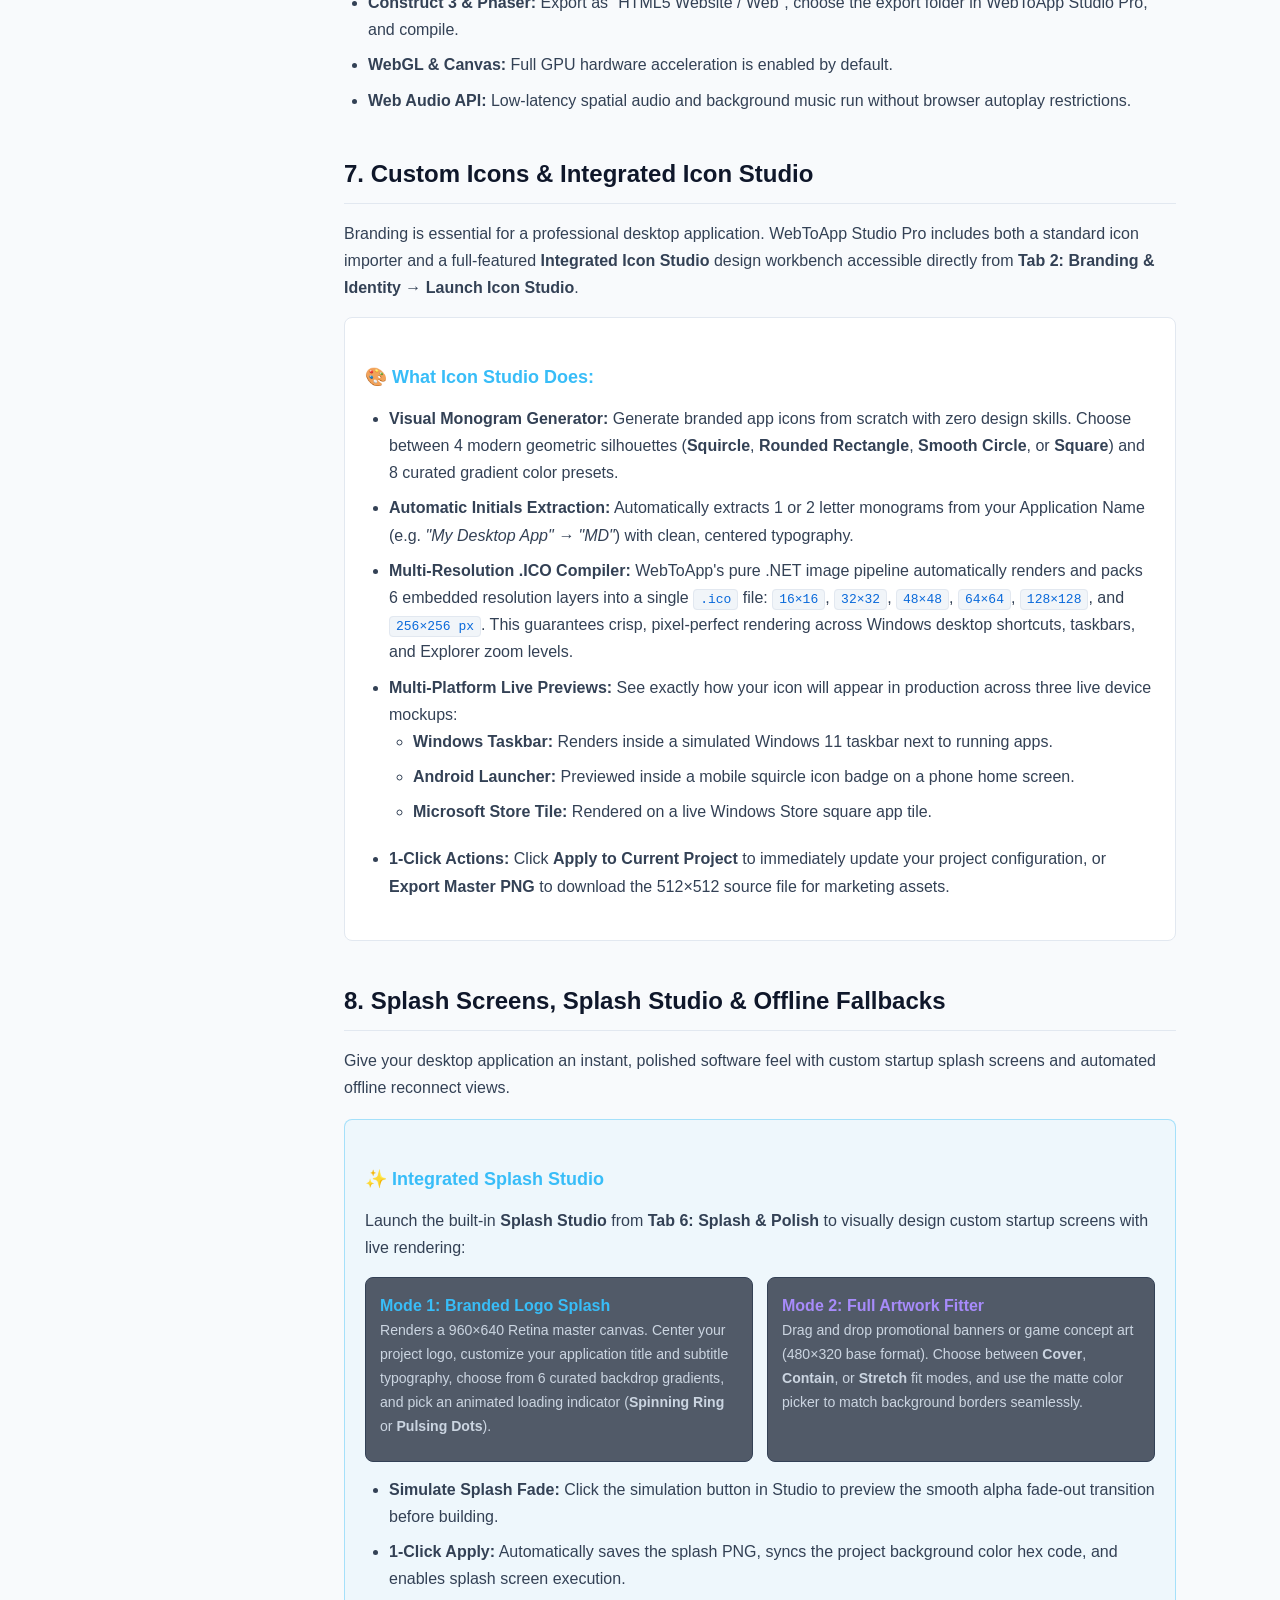
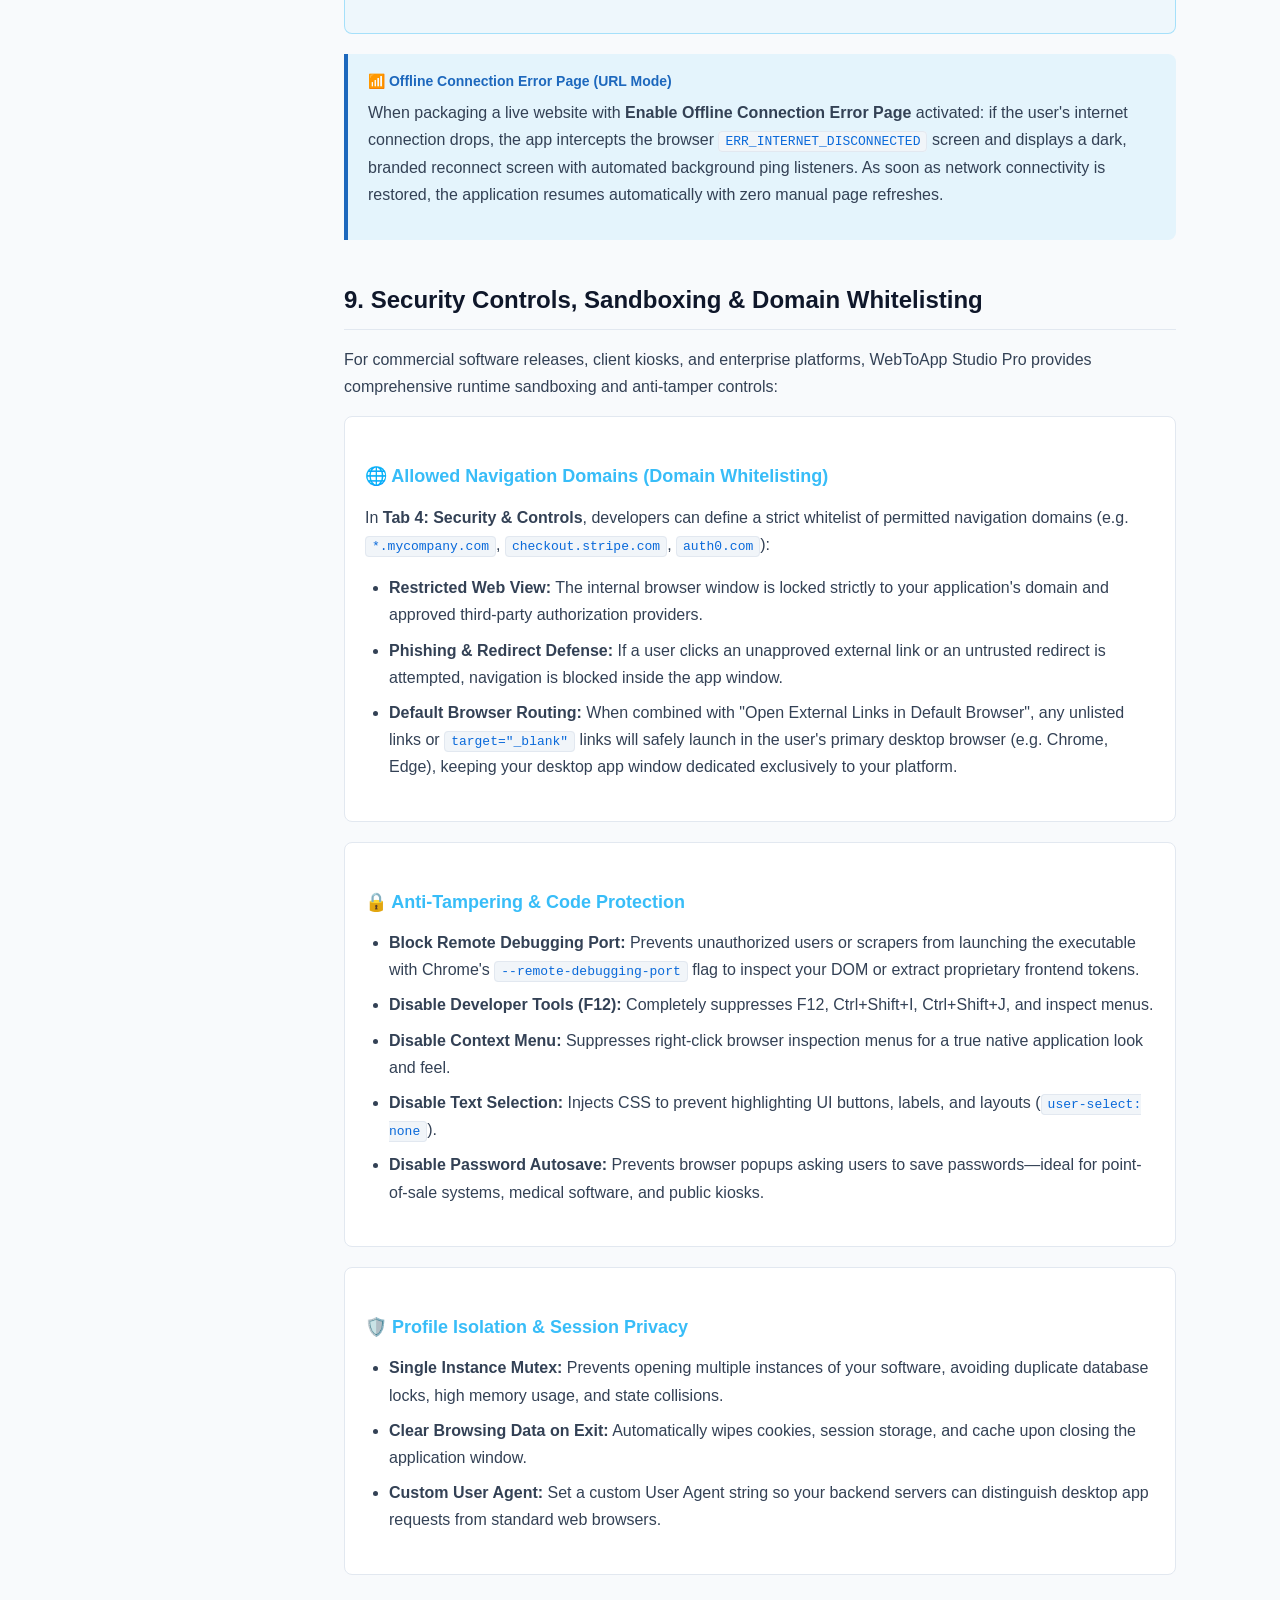
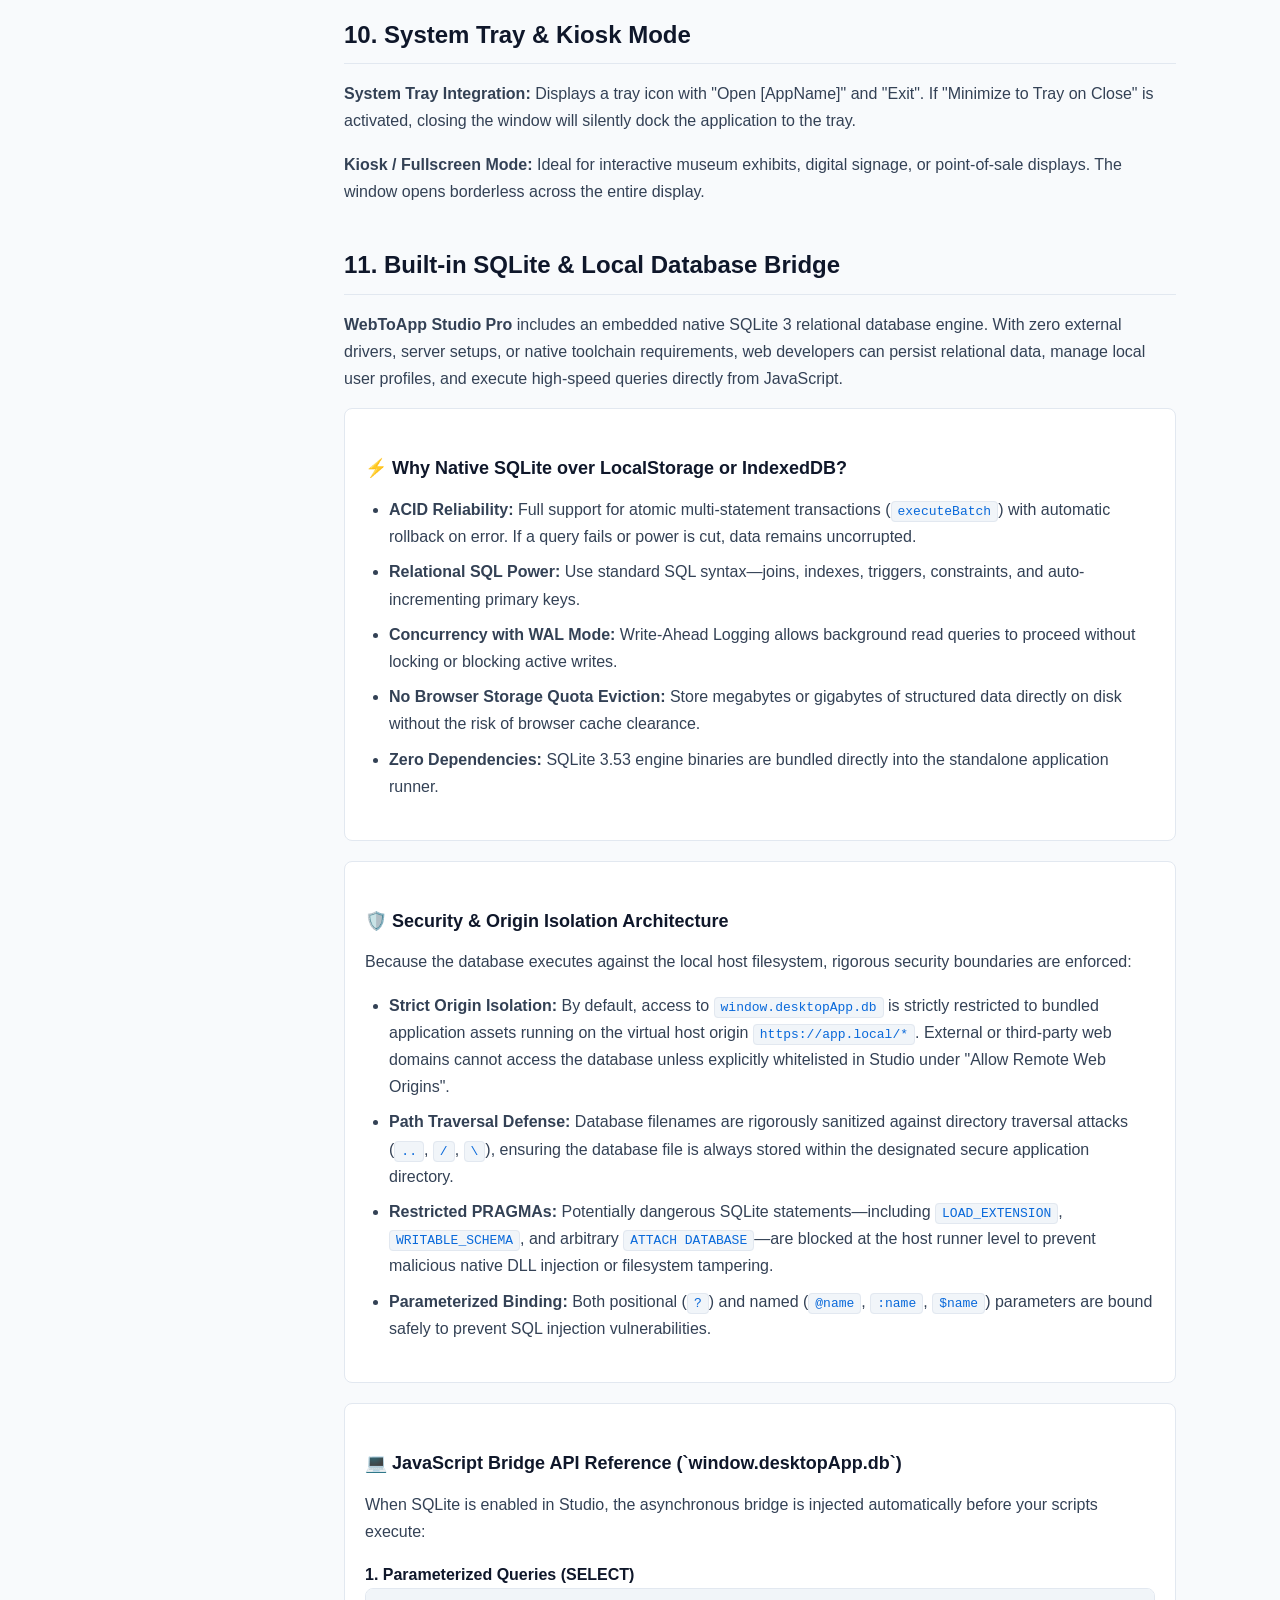
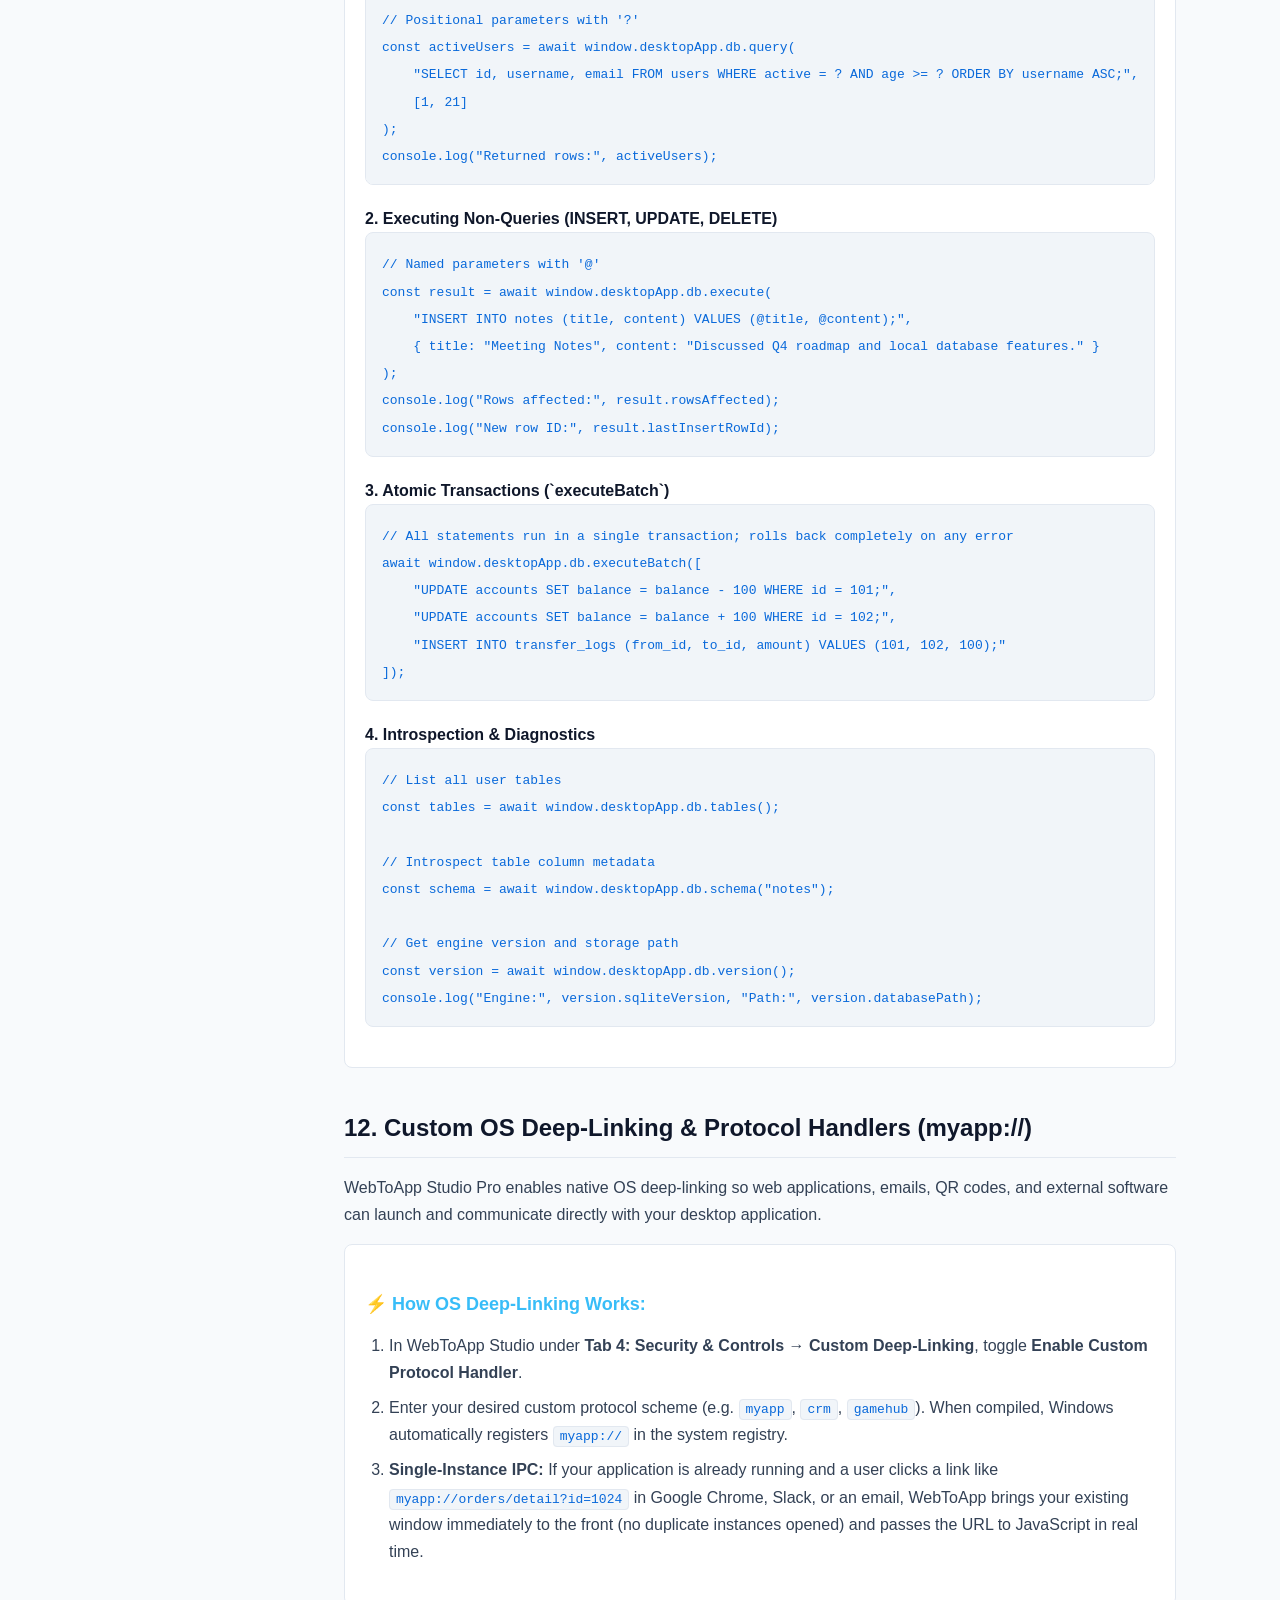
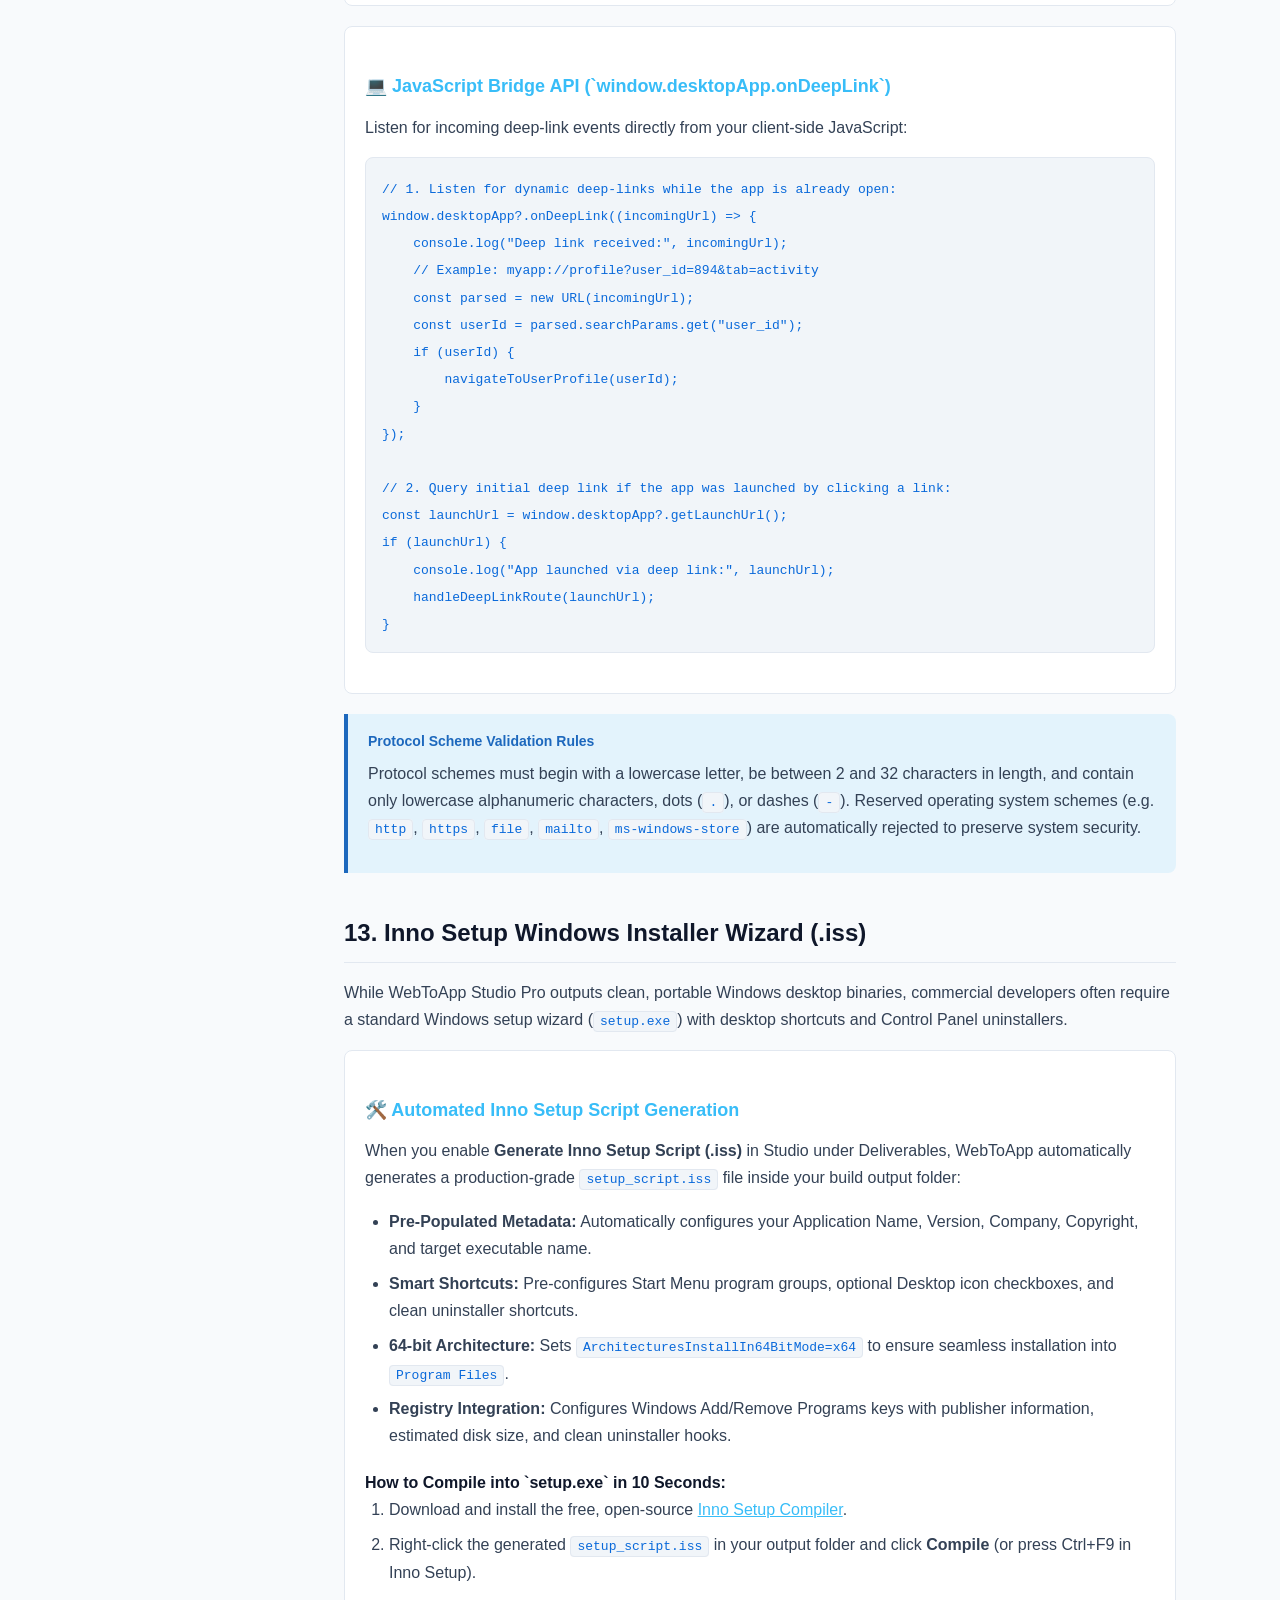
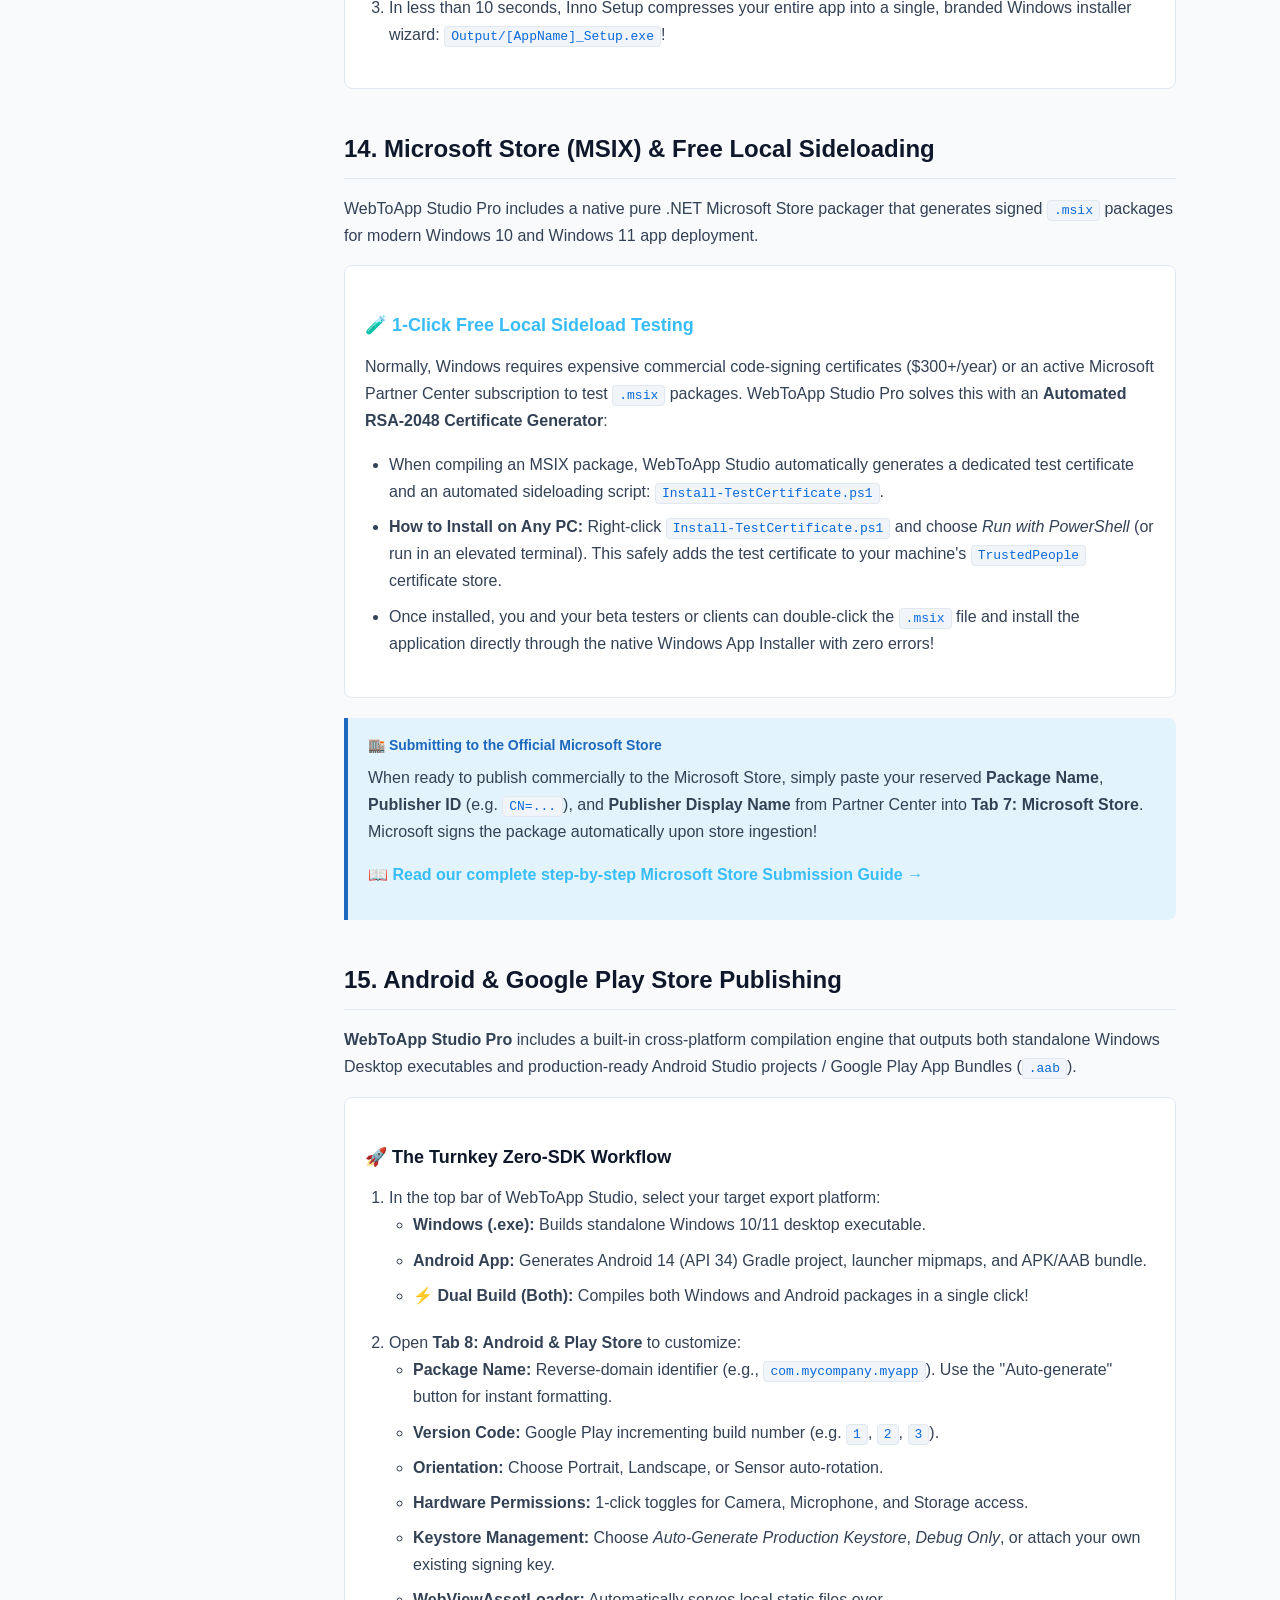
==== commit 6d74fab2: "feat(release): update website and documentation portal to v1.5.7 with verified SHA-256 integrity has" ====
--- a/docs/index.html
+++ b/docs/index.html
@@ -130,6 +130,7 @@
         <nav class="docs-nav">
             <a href="#faq">20. Frequently Asked Questions</a>
             <a href="#troubleshooting">21. Troubleshooting & Support</a>
+            <a href="https://github.com/djacidfx/webtoapp-releases/wiki" target="_blank" rel="noopener" style="color: #a855f7; font-weight: 600;">📚 Official Technical Wiki &rarr;</a>
         </nav>
     </aside>
 
@@ -167,7 +168,7 @@
                         <li><strong>Operating System:</strong> Windows 10 (1809+) or Windows 11 (64-bit).</li>
                         <li><strong>Runtime:</strong> Embedded .NET runtime included inside the executable.</li>
                         <li><strong>Web Engine:</strong> Microsoft Edge WebView2 (standard on modern Windows).</li>
-                        <li>Just extract <code>WebToApp-Studio-v1.5.6.zip</code> and run <code>WebToExe.Studio.exe</code> immediately.</li>
+                        <li>Just extract <code>WebToApp-Studio-v1.5.7.zip</code> and run <code>WebToExe.Studio.exe</code> immediately.</li>
                     </ul>
                 </div>
                 <div style="background: rgba(30, 41, 59, 0.7); border: 1px solid #334155; border-radius: 8px; padding: 18px;">
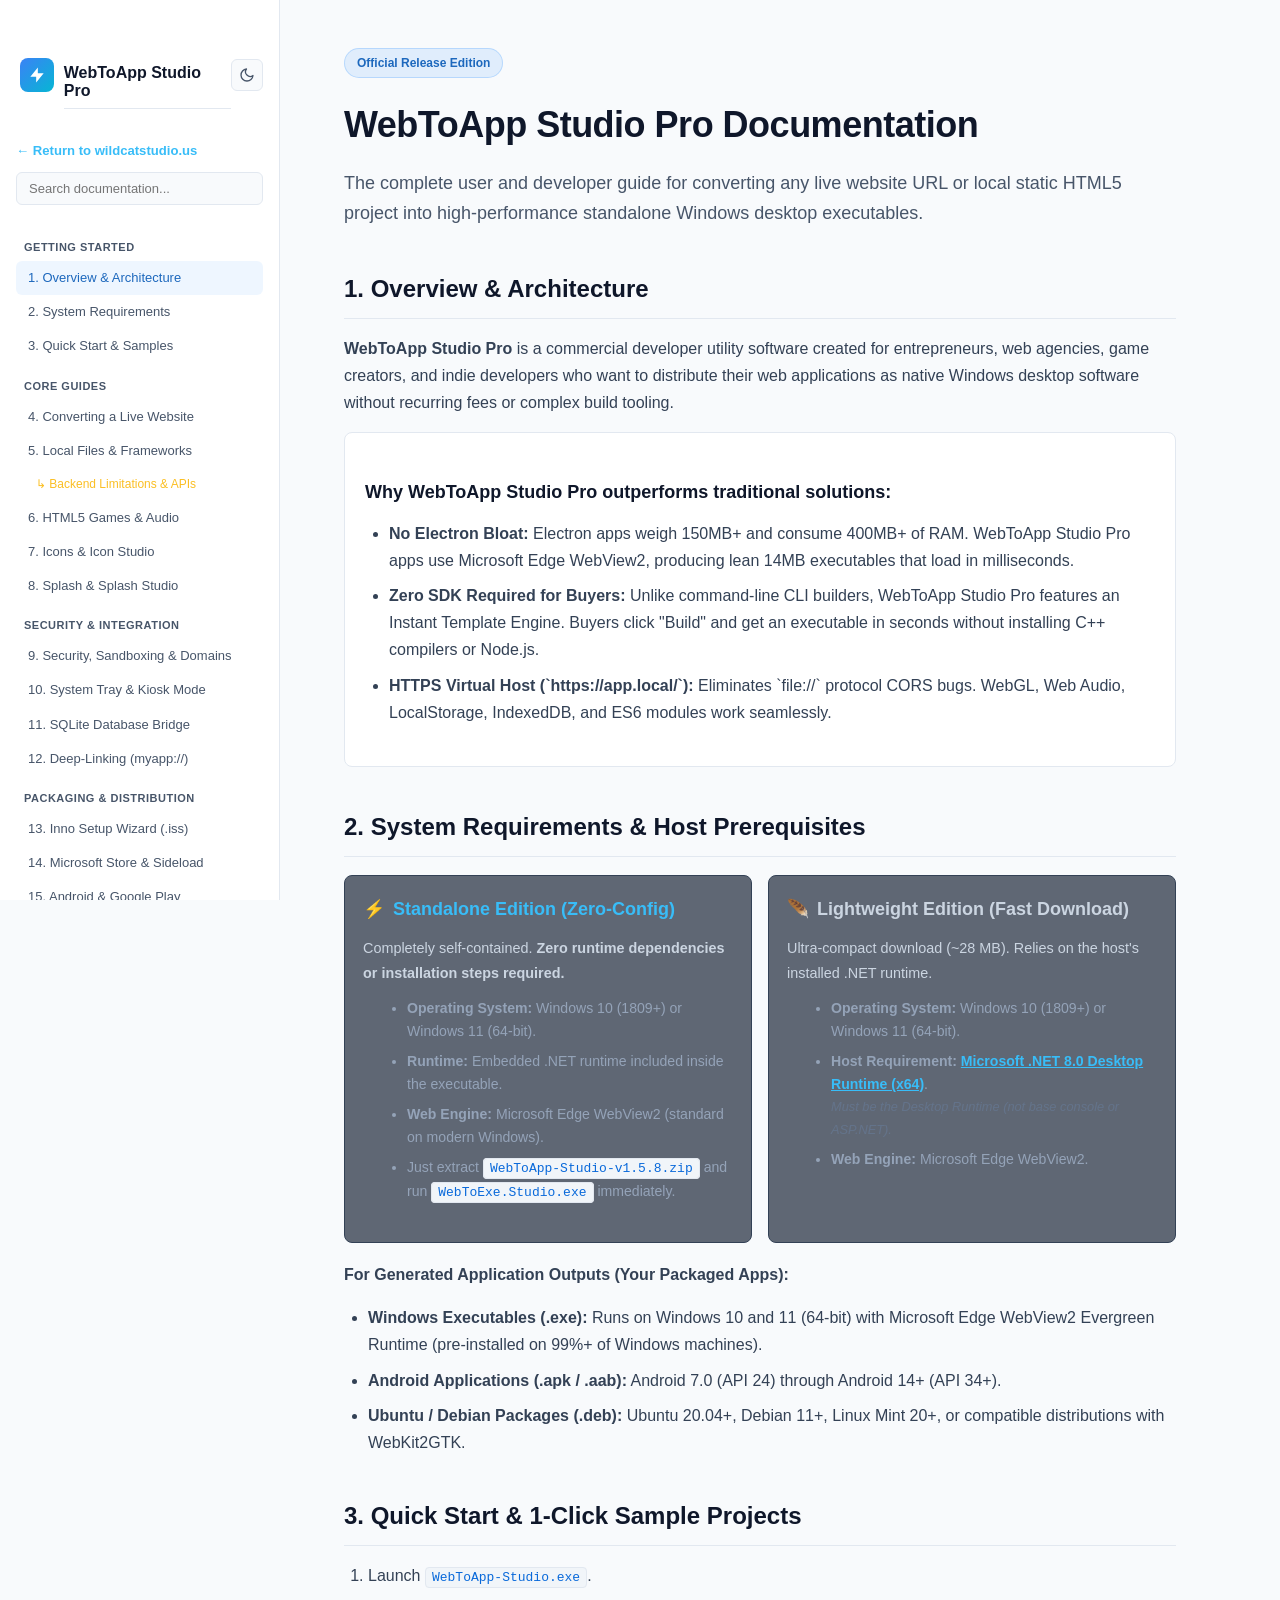
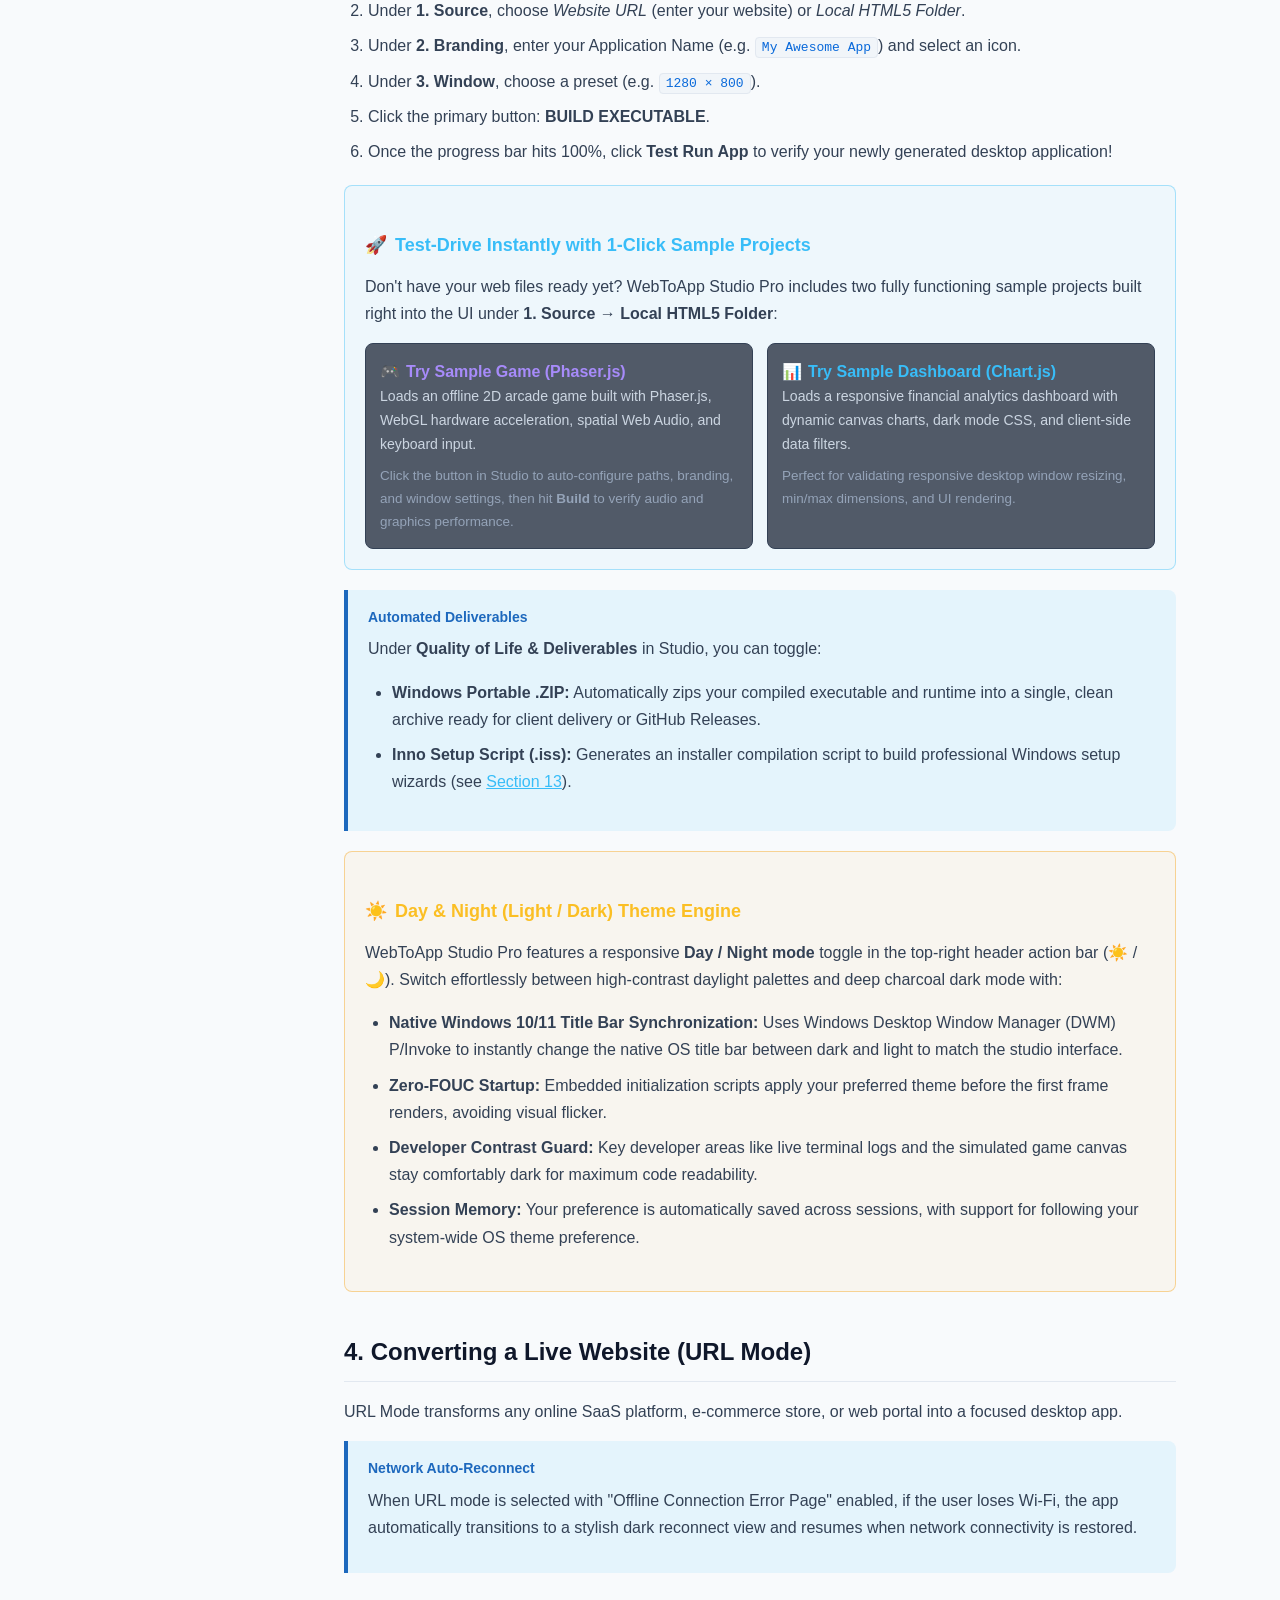
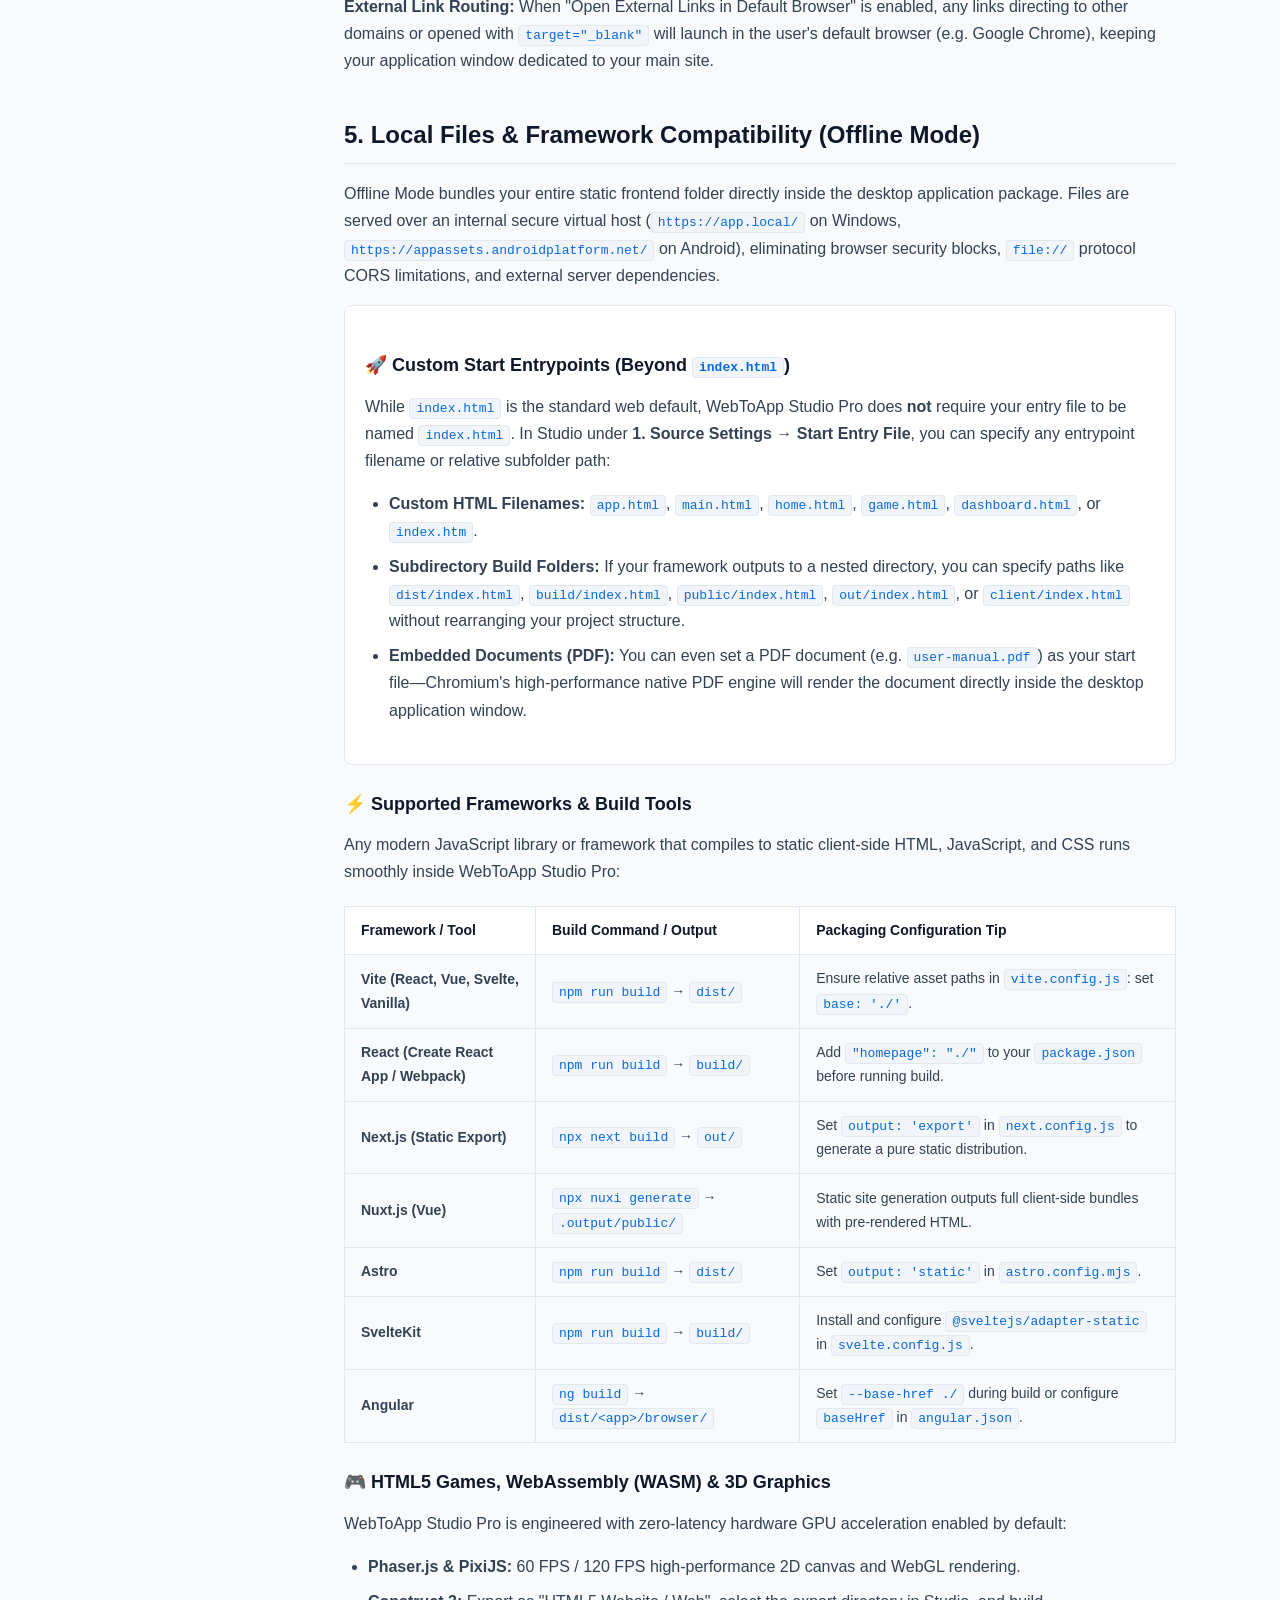
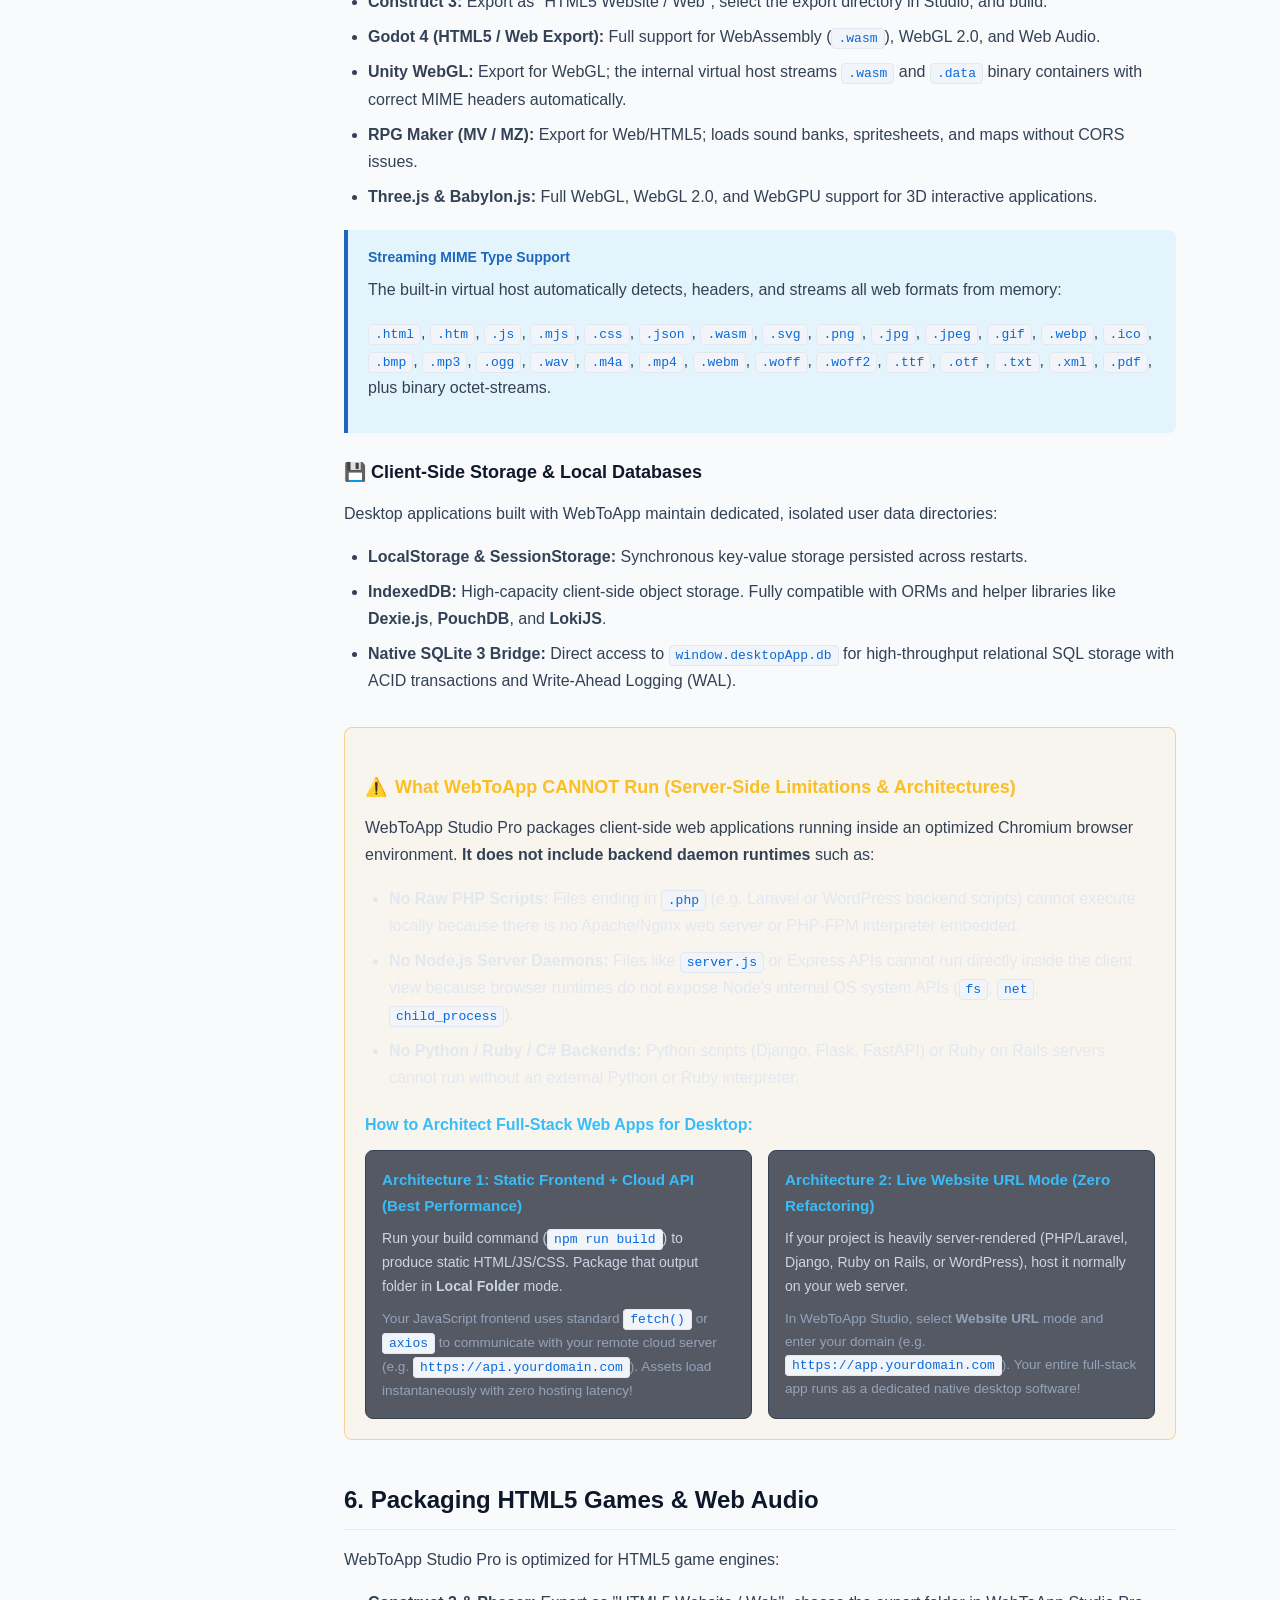
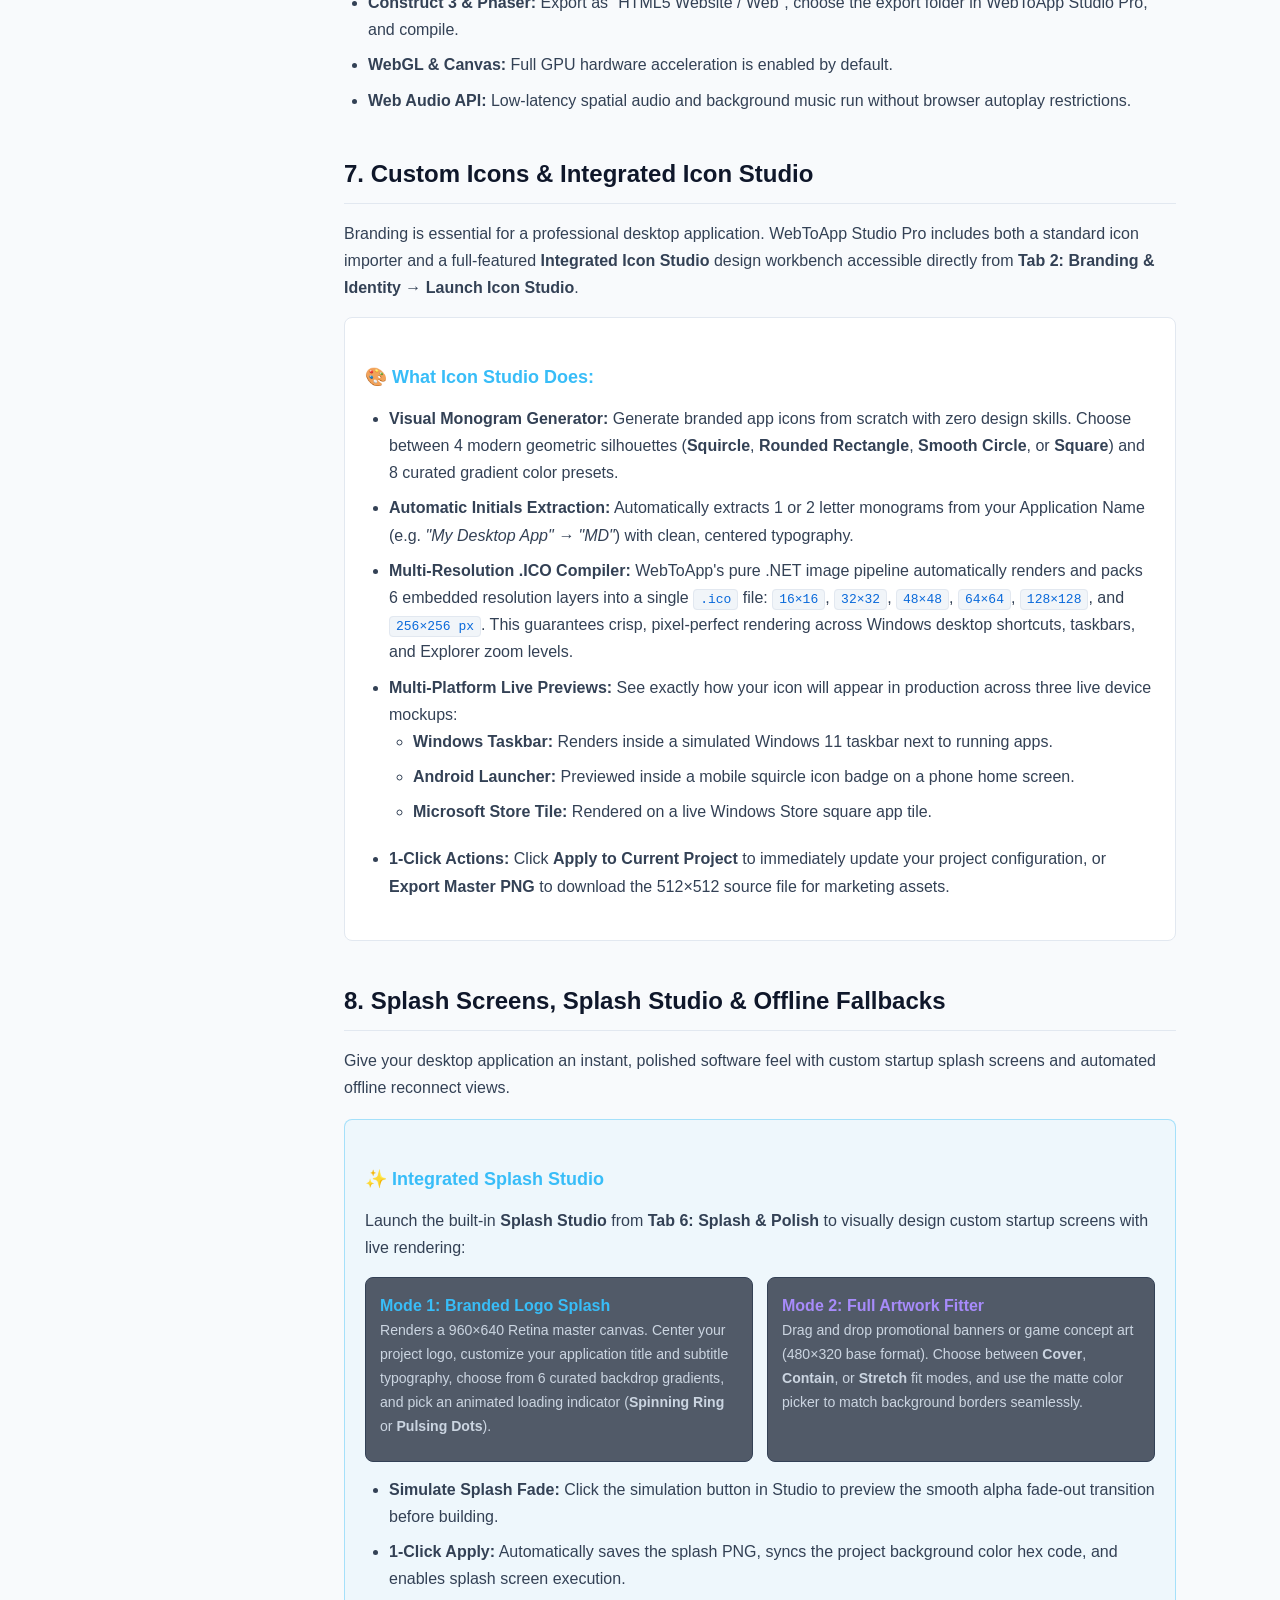
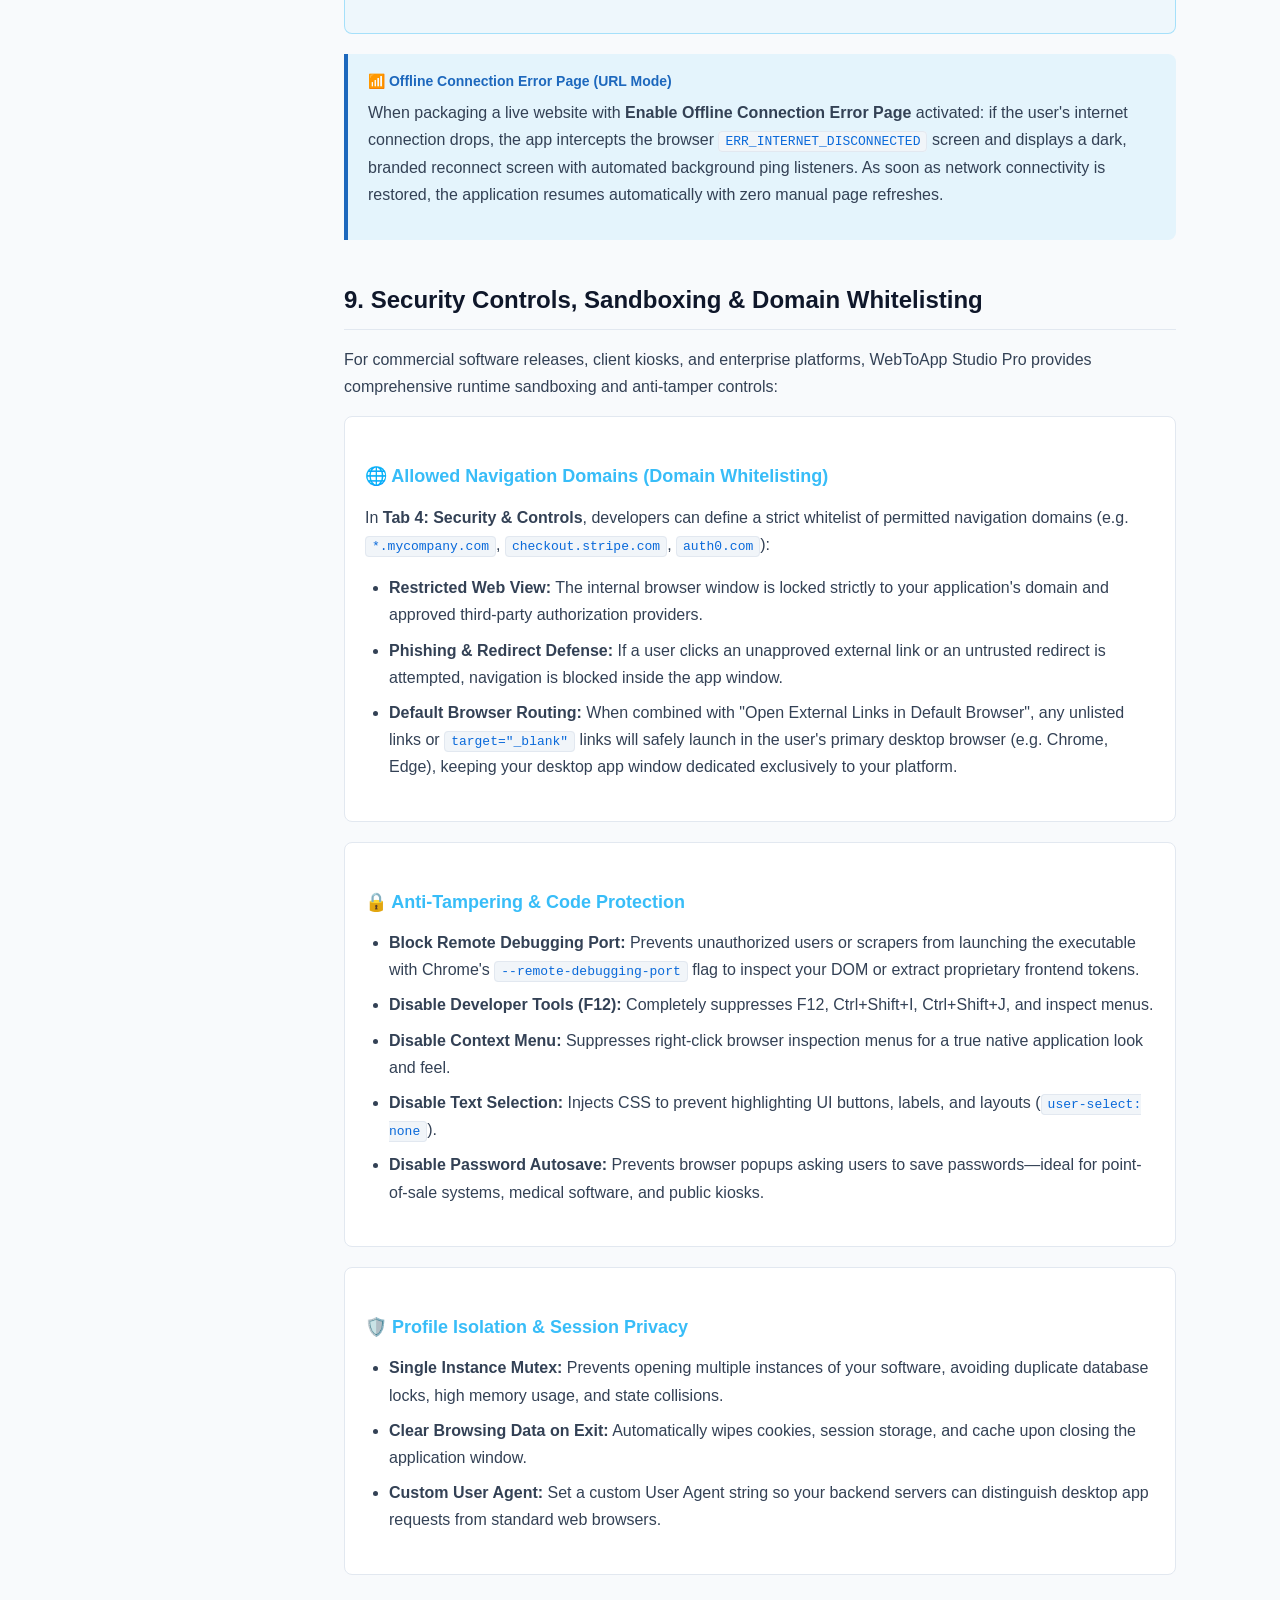
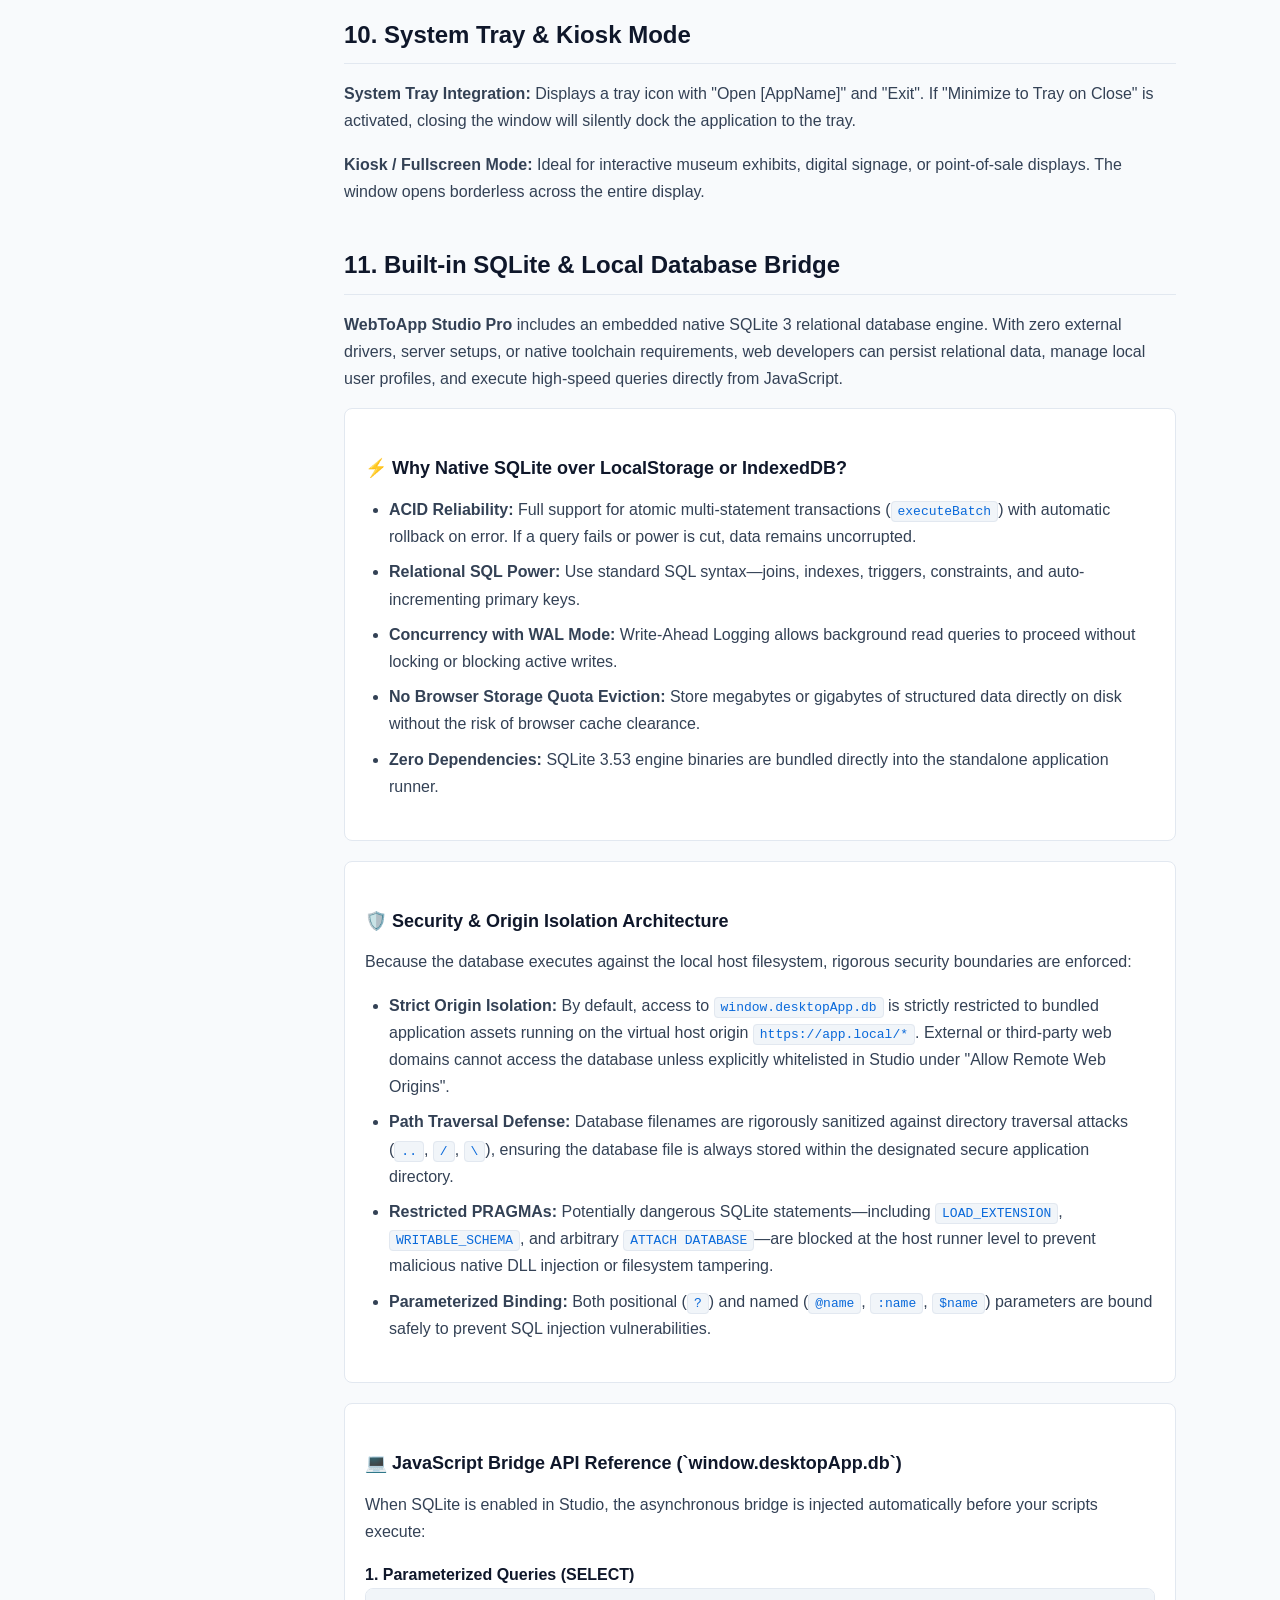
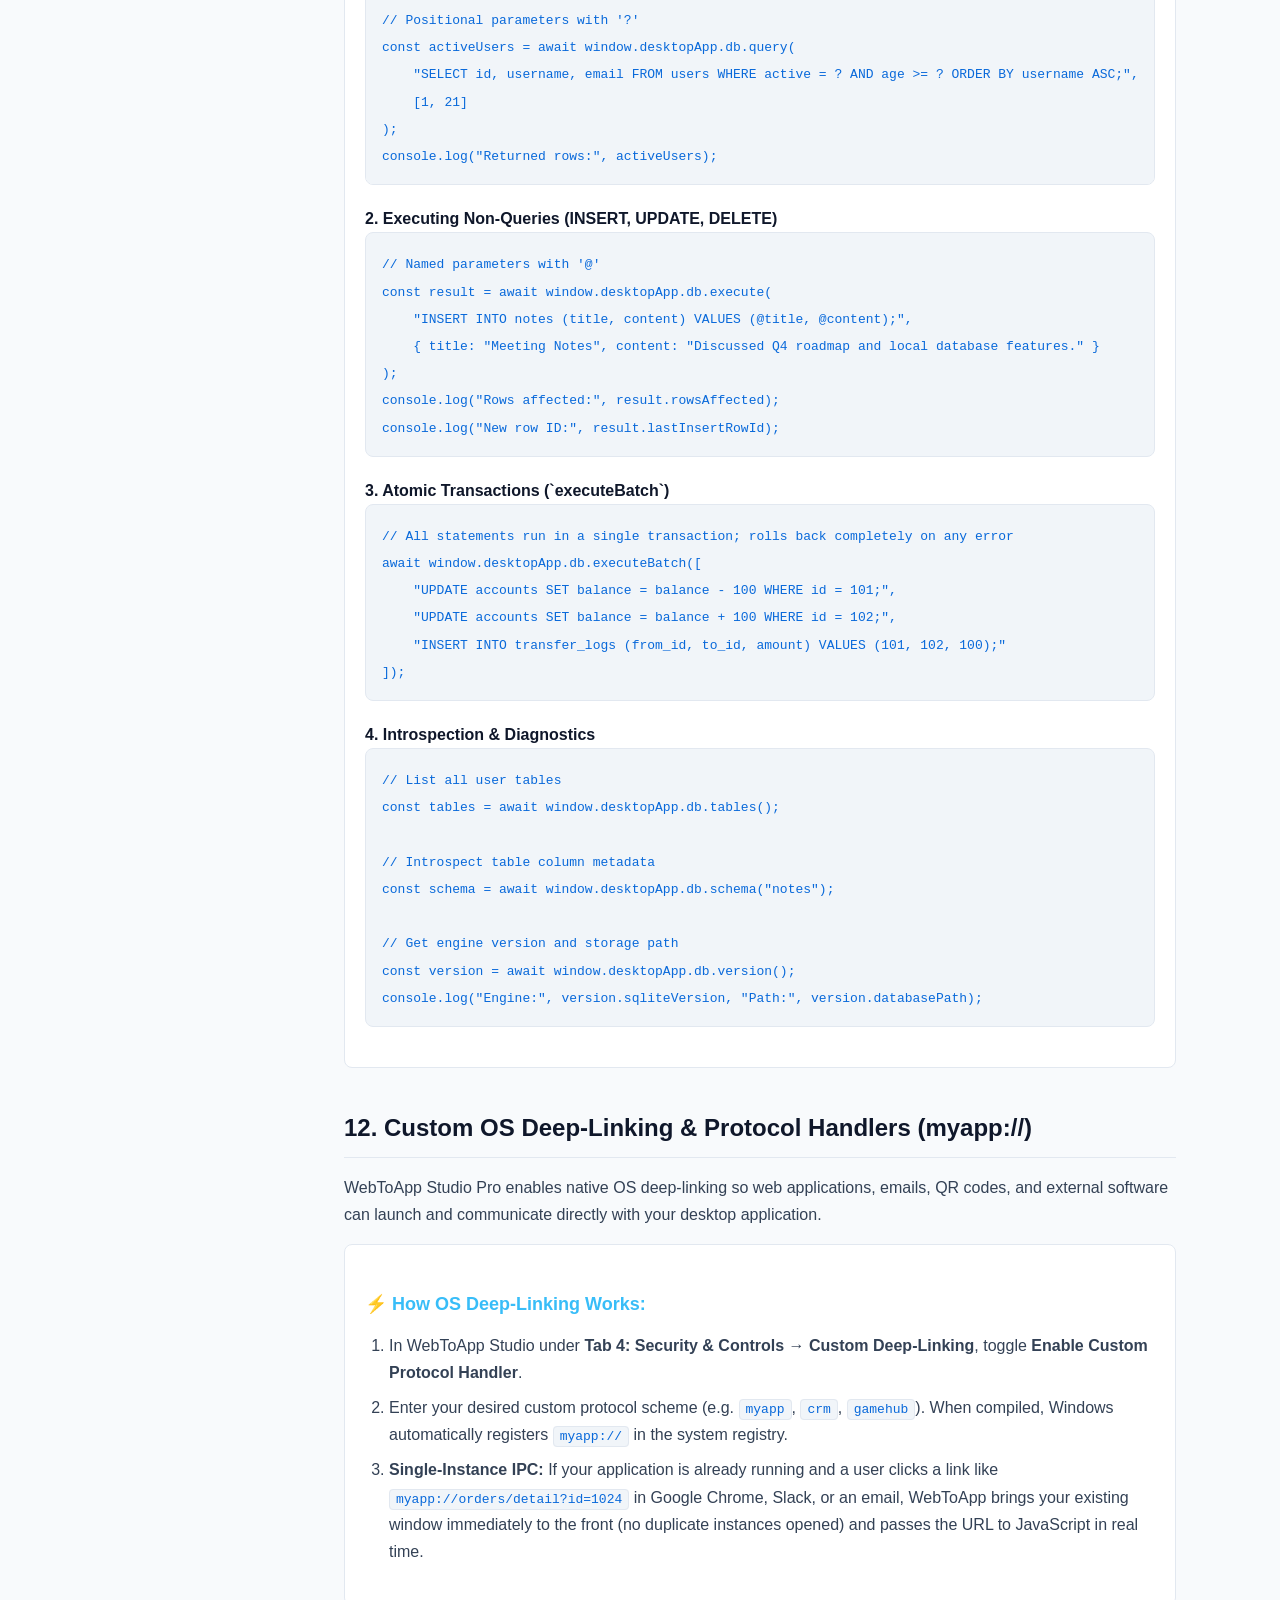
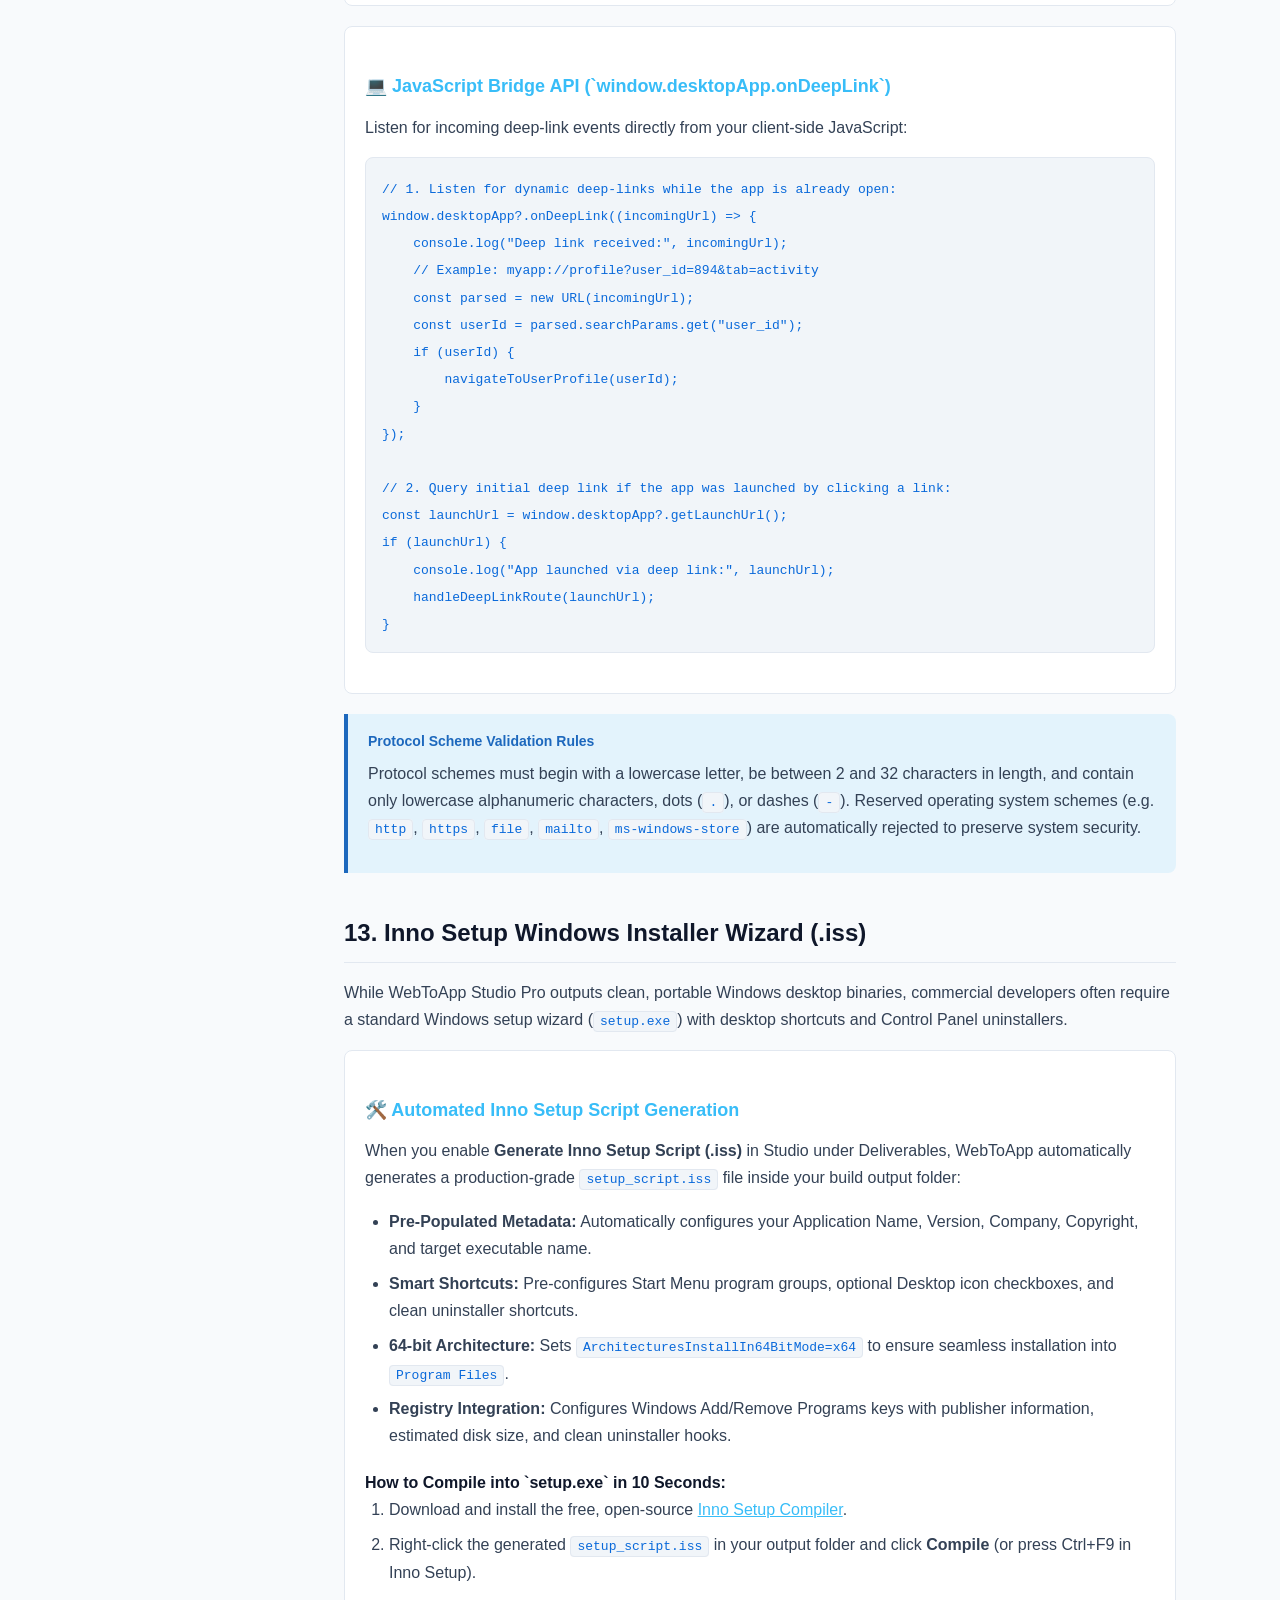
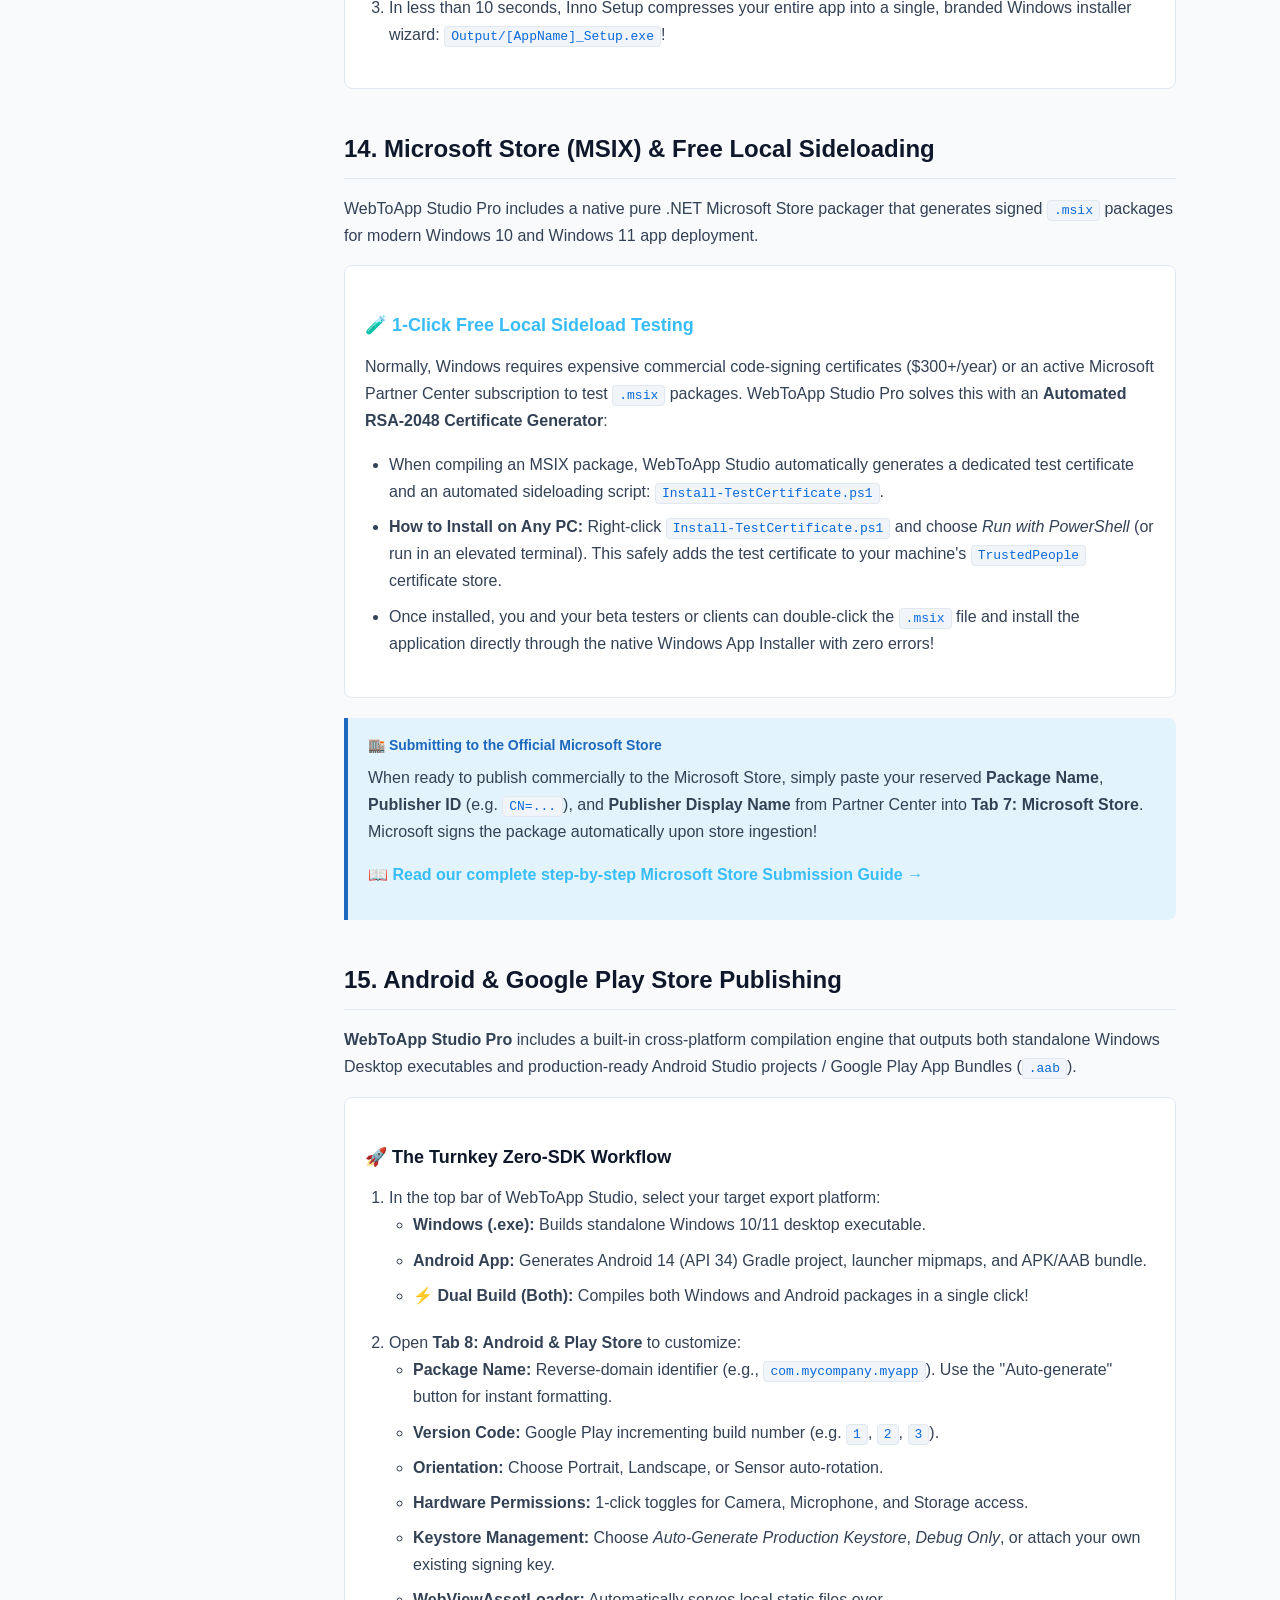
==== commit 57a9d974: "release: update download links and SHA-256 integrity verification hashes for v1.5.8" ====
--- a/docs/index.html
+++ b/docs/index.html
@@ -168,7 +168,7 @@
                         <li><strong>Operating System:</strong> Windows 10 (1809+) or Windows 11 (64-bit).</li>
                         <li><strong>Runtime:</strong> Embedded .NET runtime included inside the executable.</li>
                         <li><strong>Web Engine:</strong> Microsoft Edge WebView2 (standard on modern Windows).</li>
-                        <li>Just extract <code>WebToApp-Studio-v1.5.7.zip</code> and run <code>WebToExe.Studio.exe</code> immediately.</li>
+                        <li>Just extract <code>WebToApp-Studio-v1.5.8.zip</code> and run <code>WebToExe.Studio.exe</code> immediately.</li>
                     </ul>
                 </div>
                 <div style="background: rgba(30, 41, 59, 0.7); border: 1px solid #334155; border-radius: 8px; padding: 18px;">
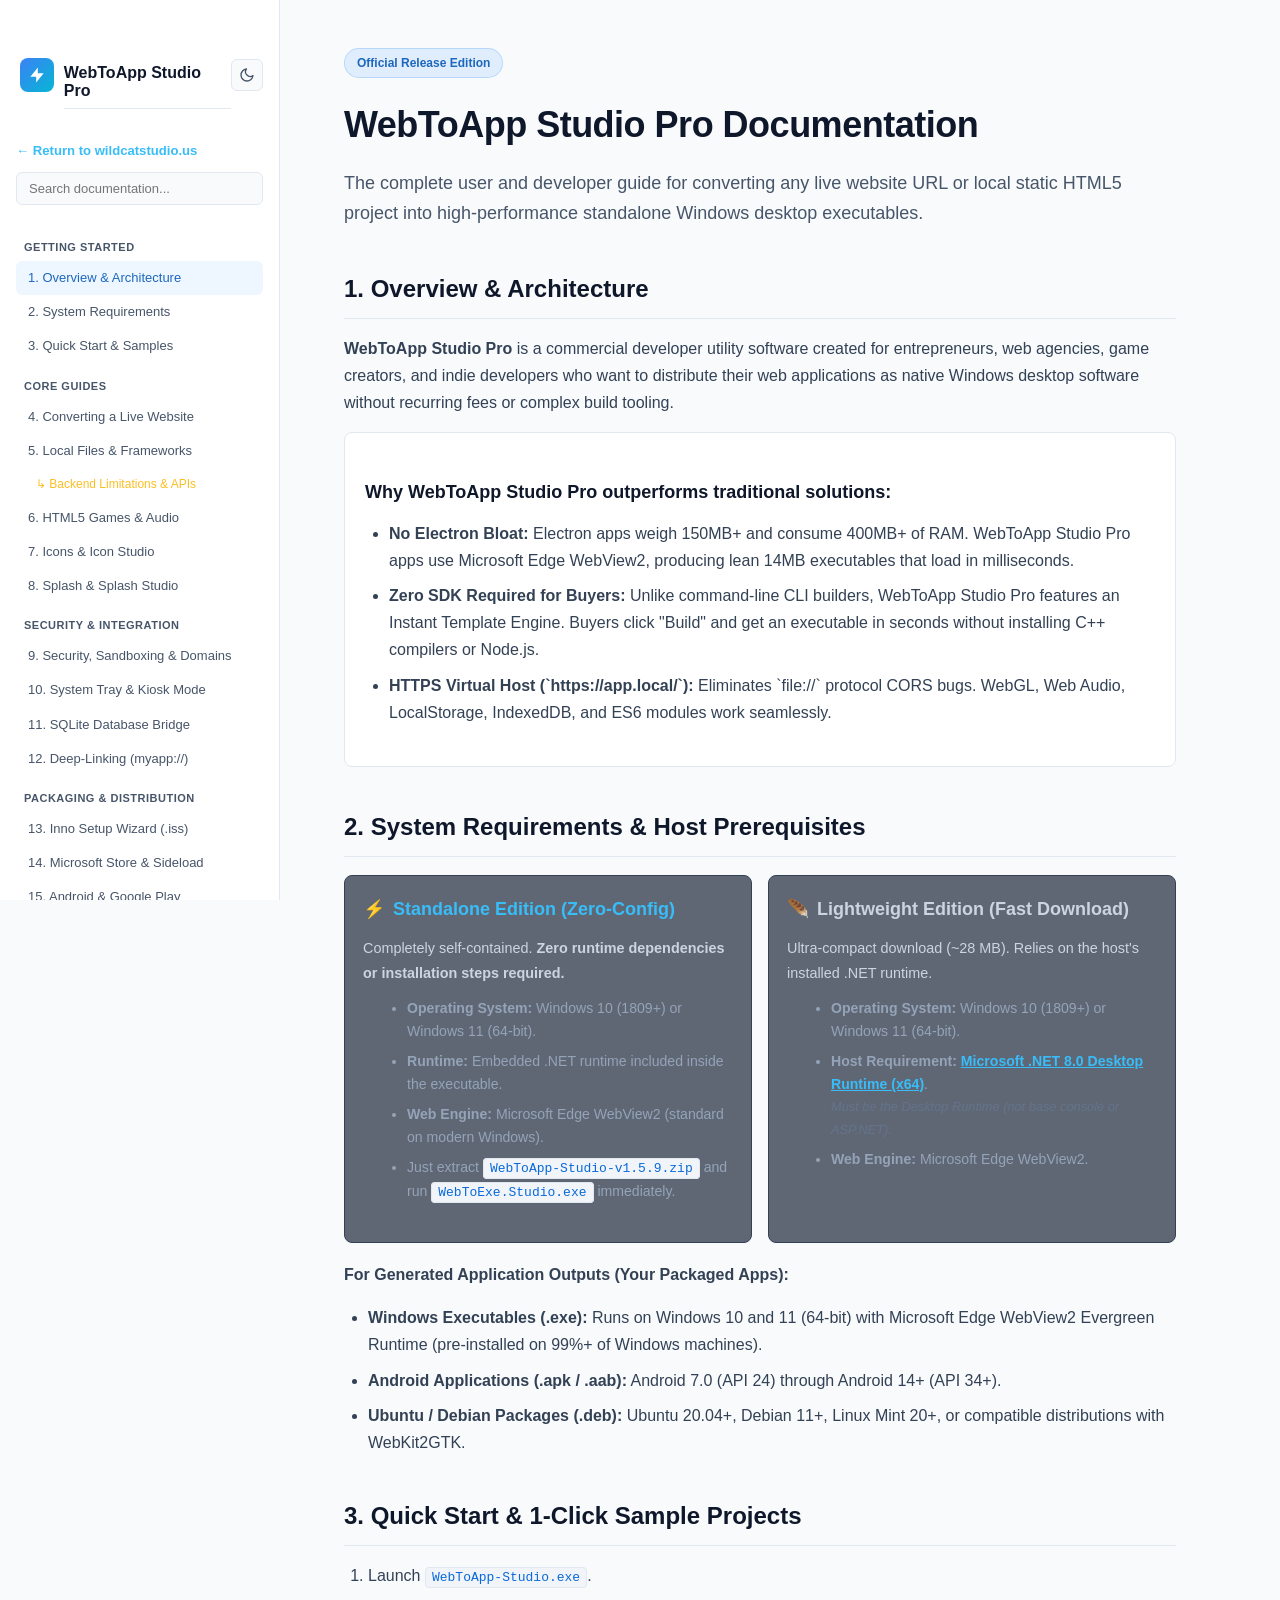
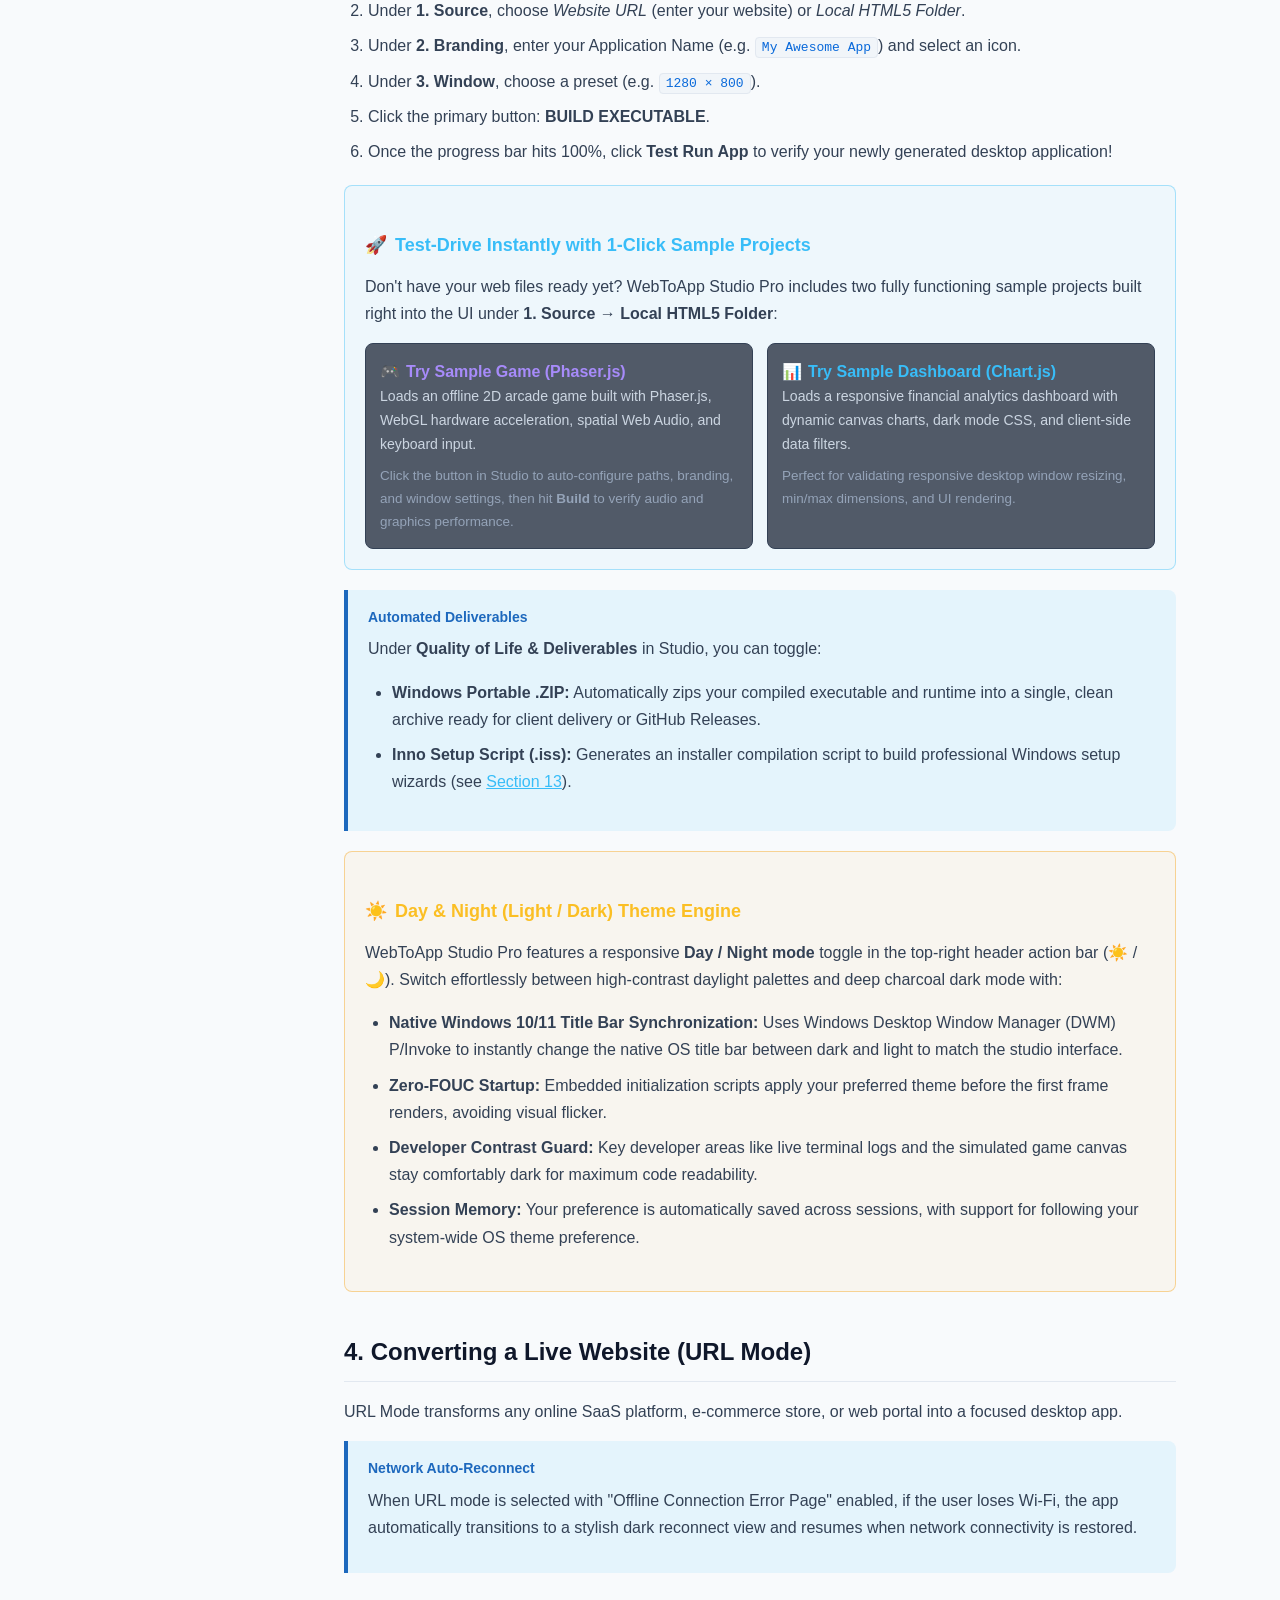
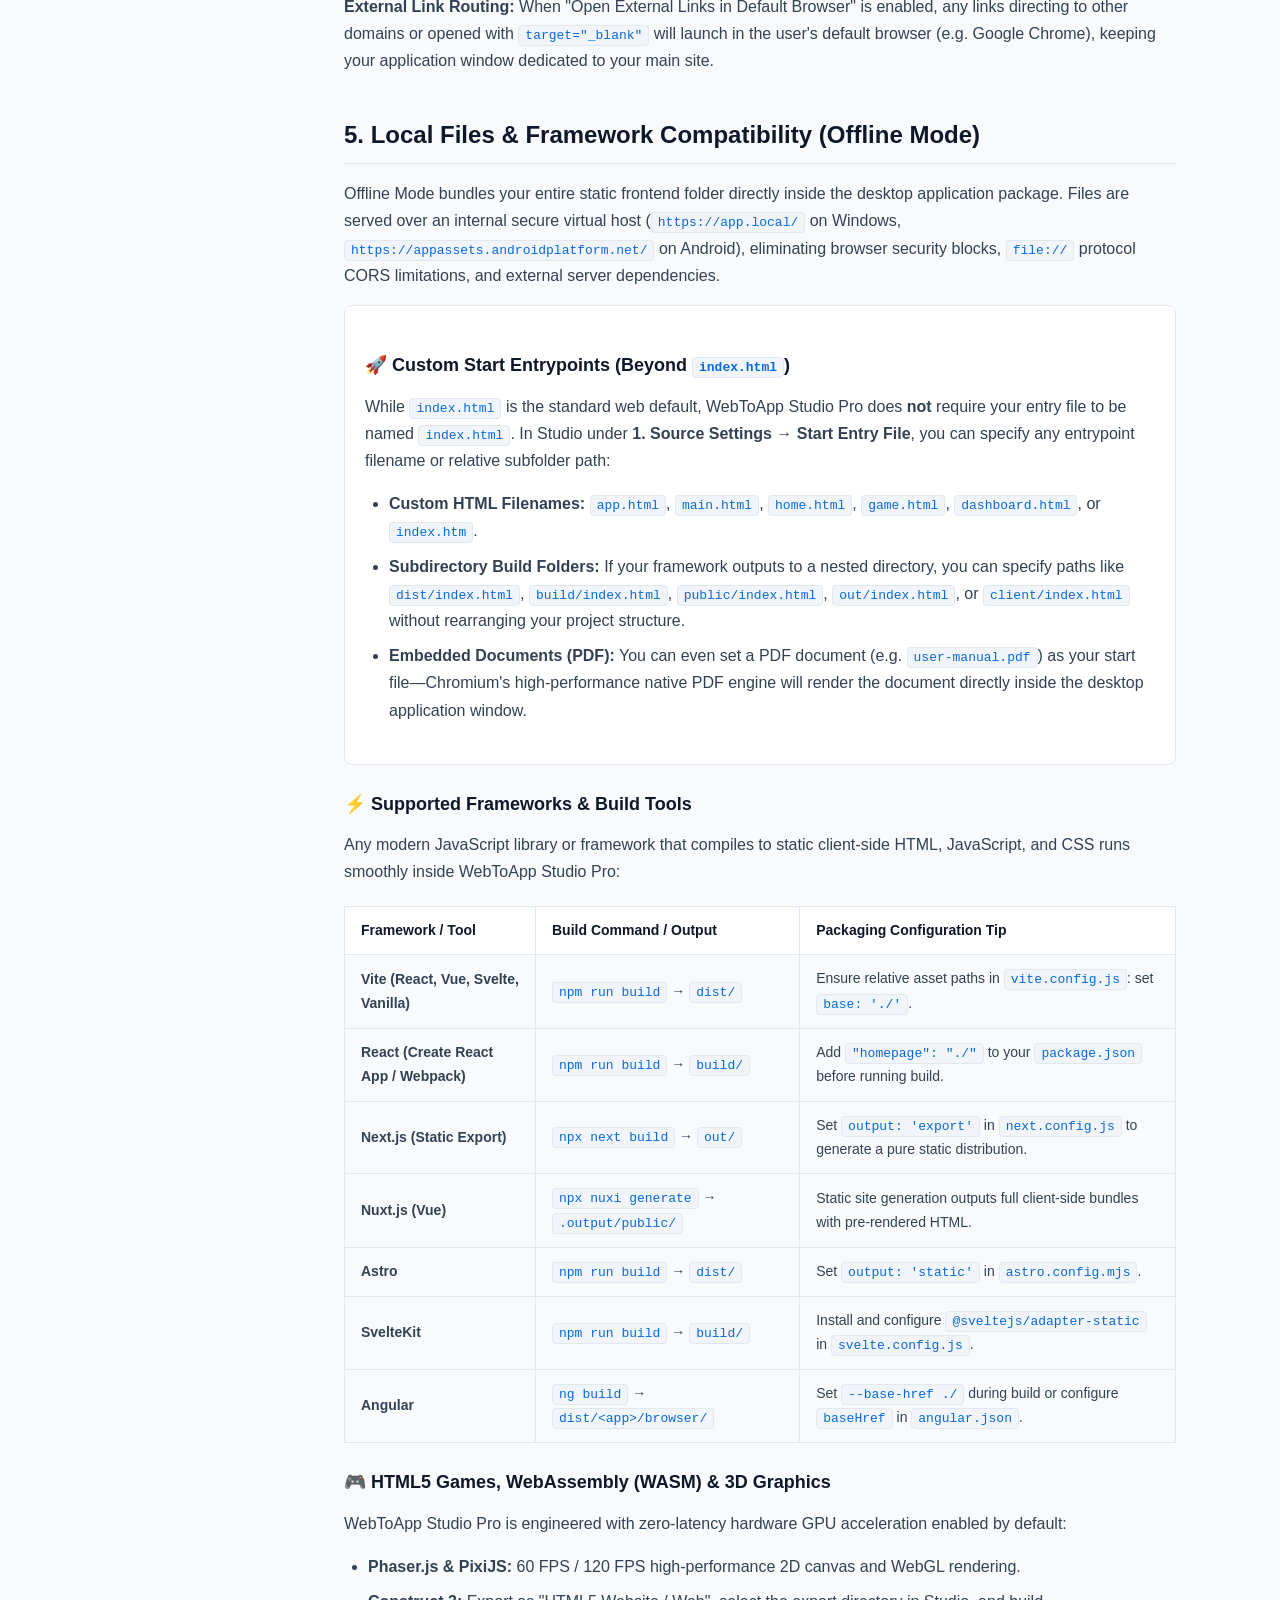
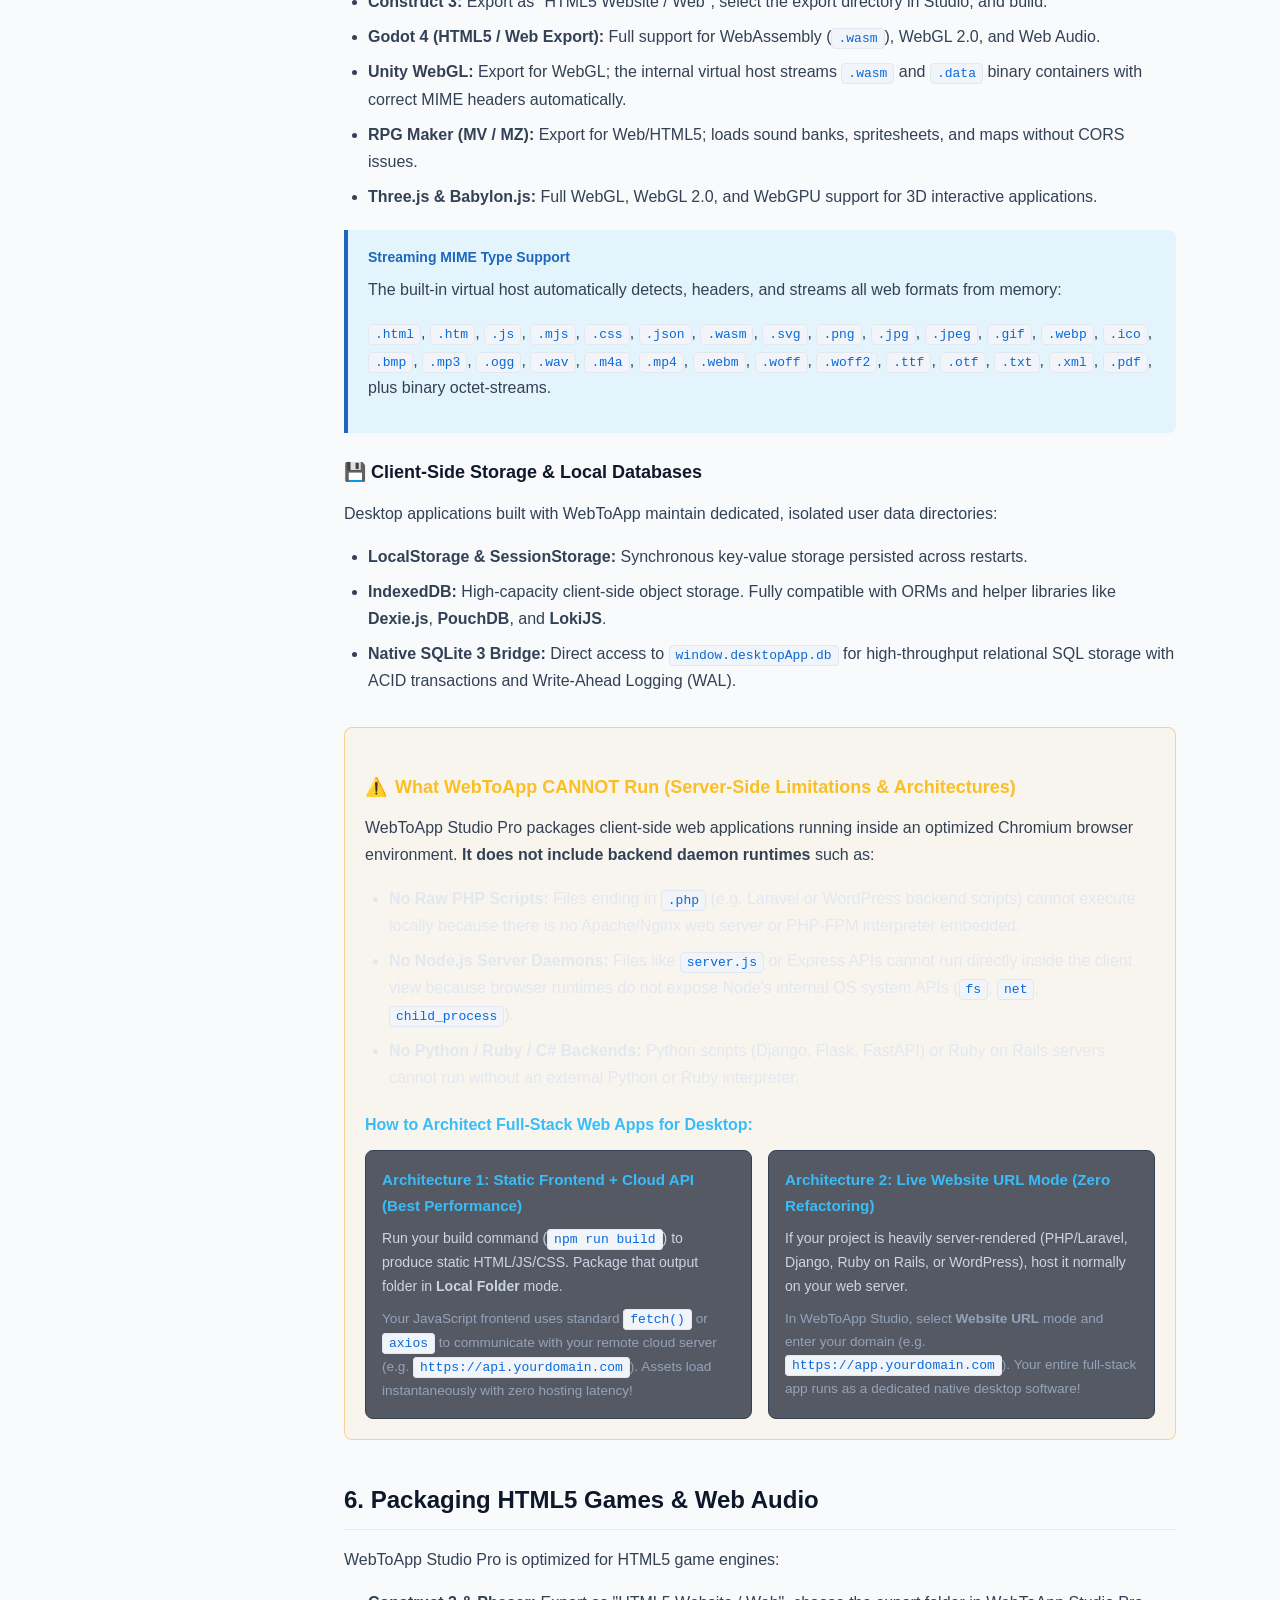
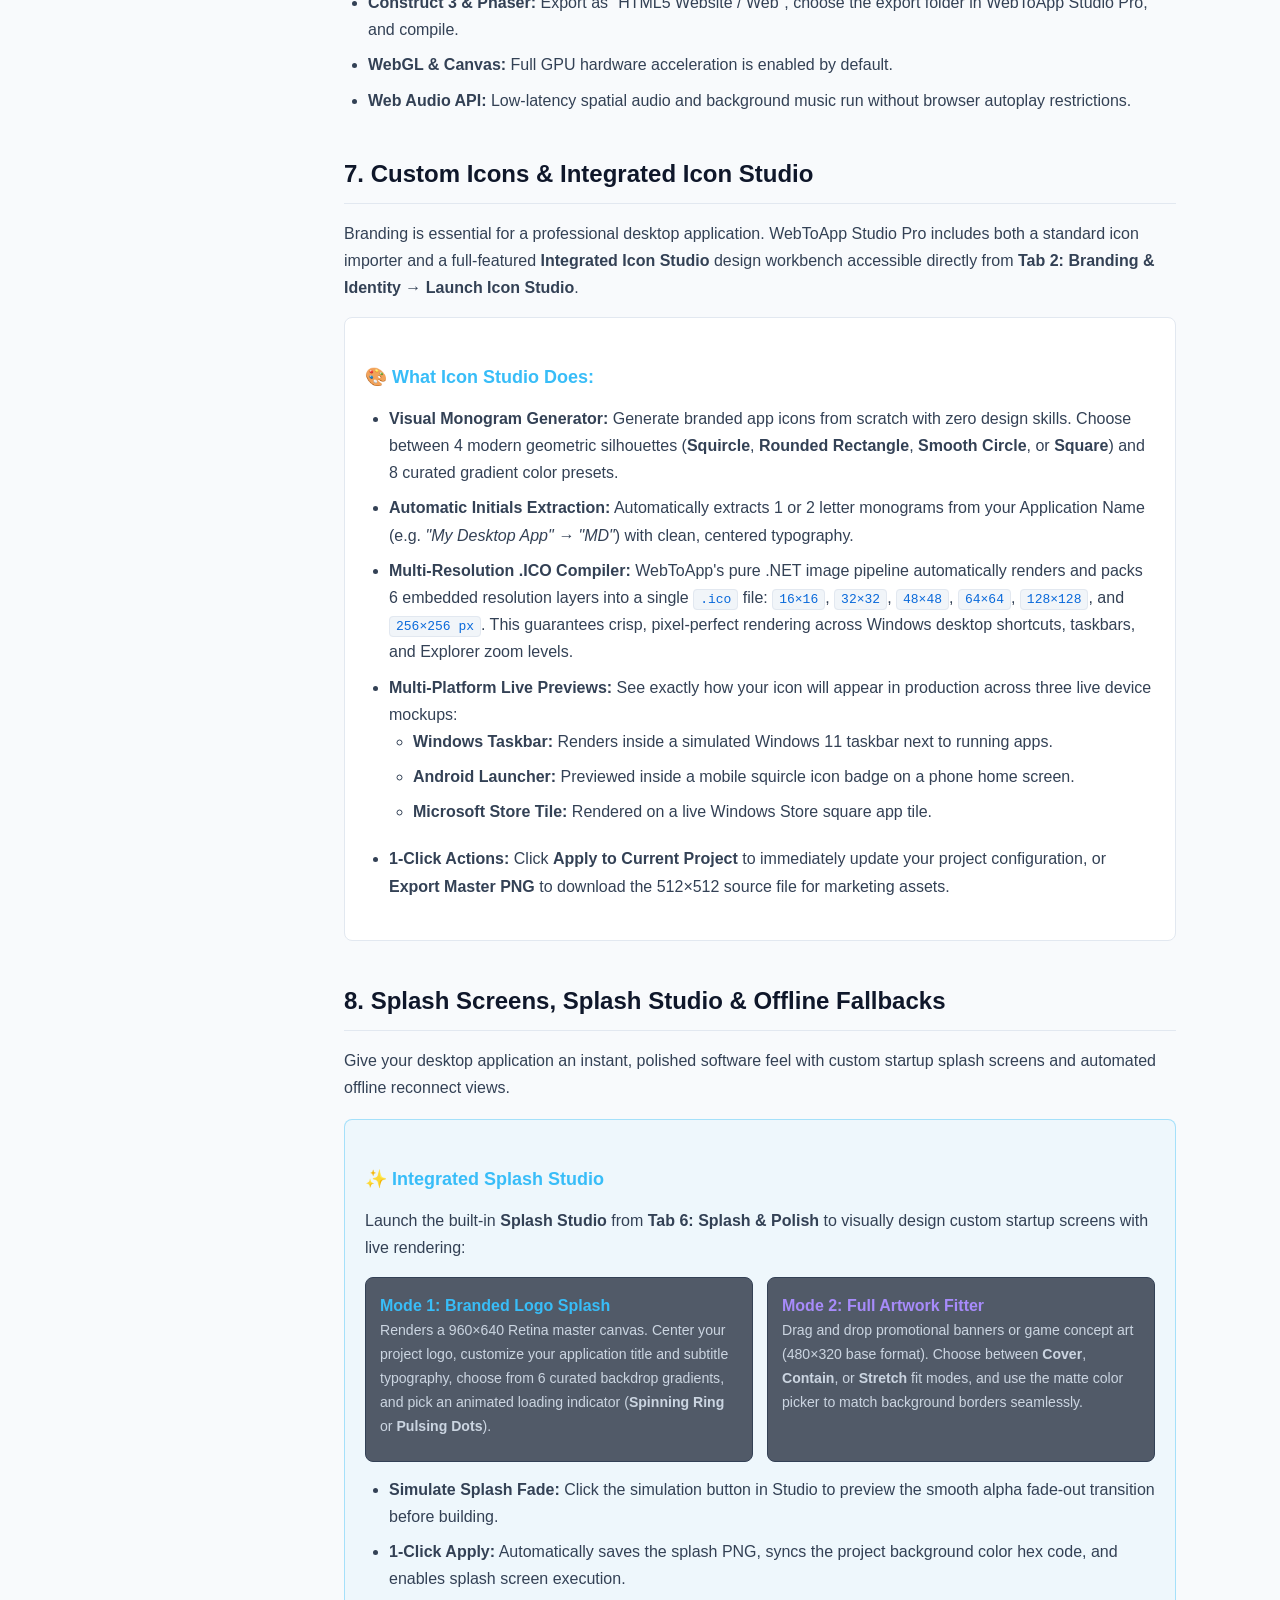
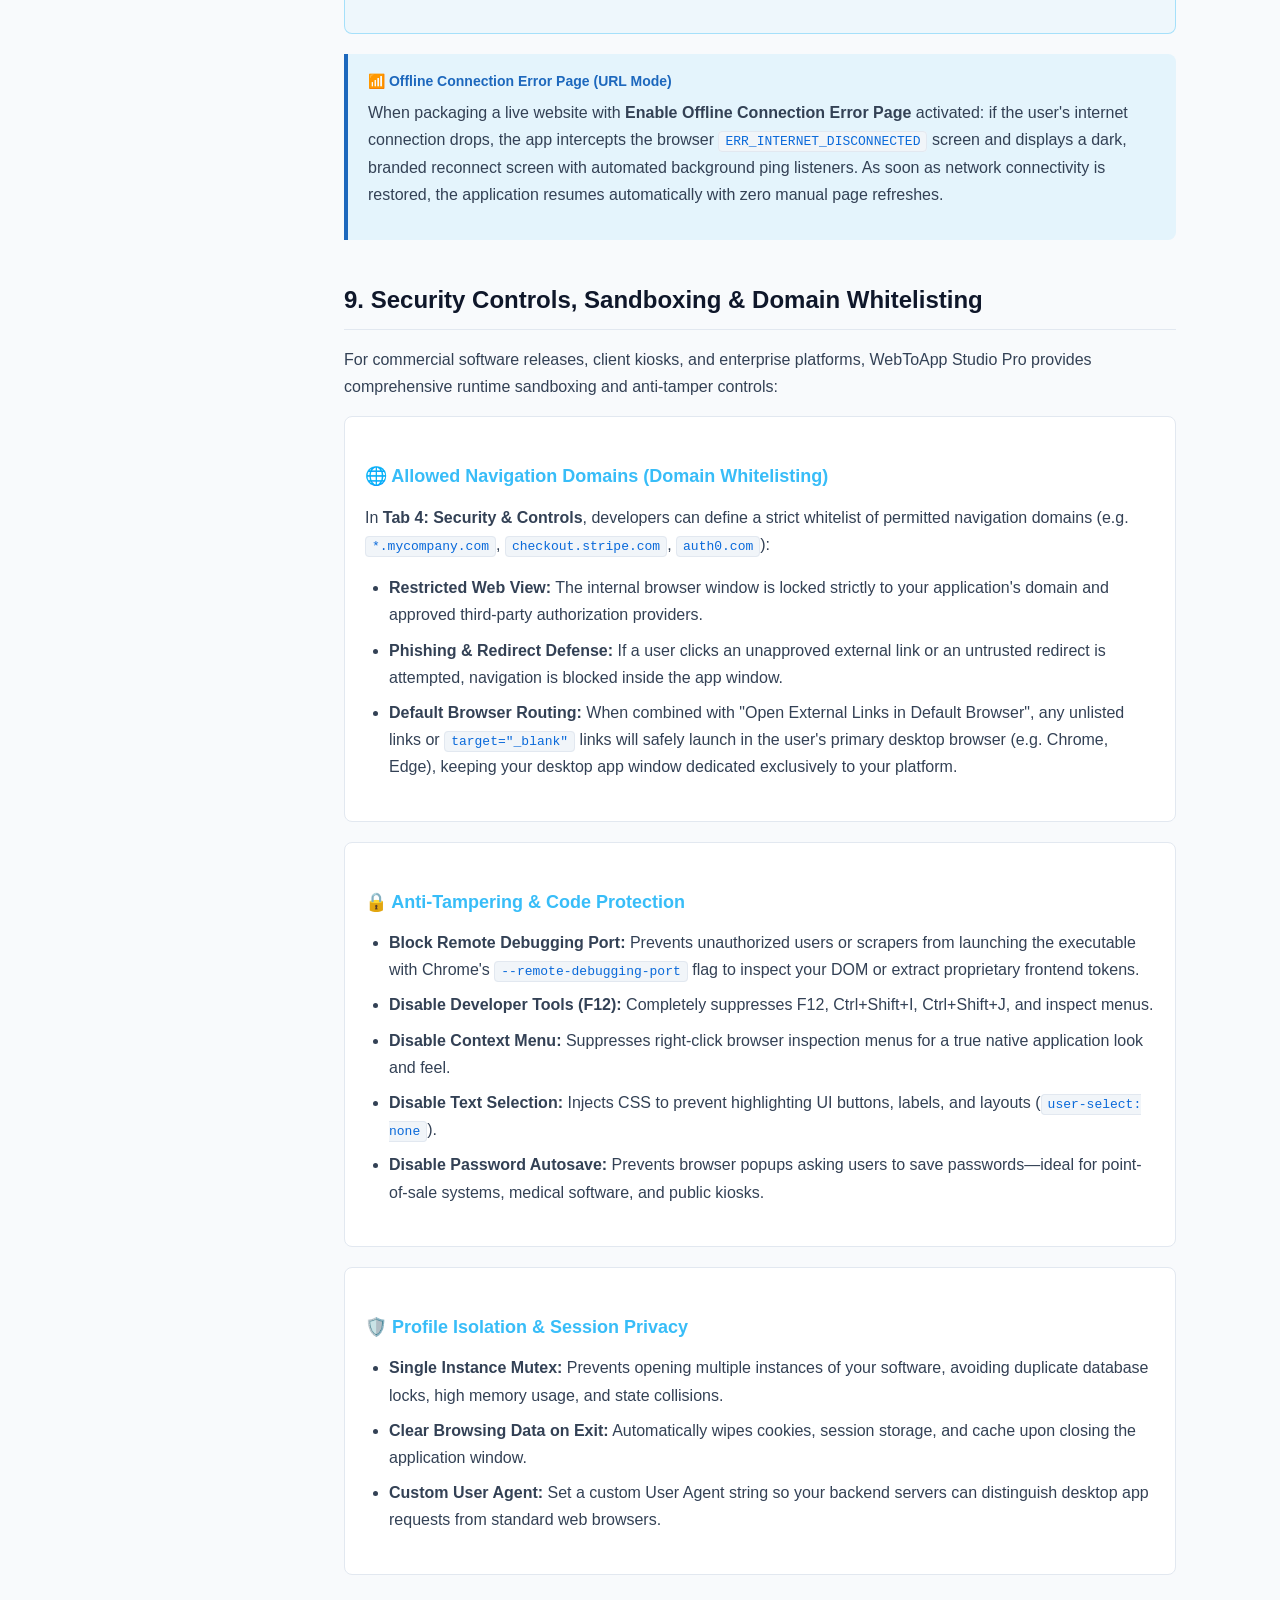
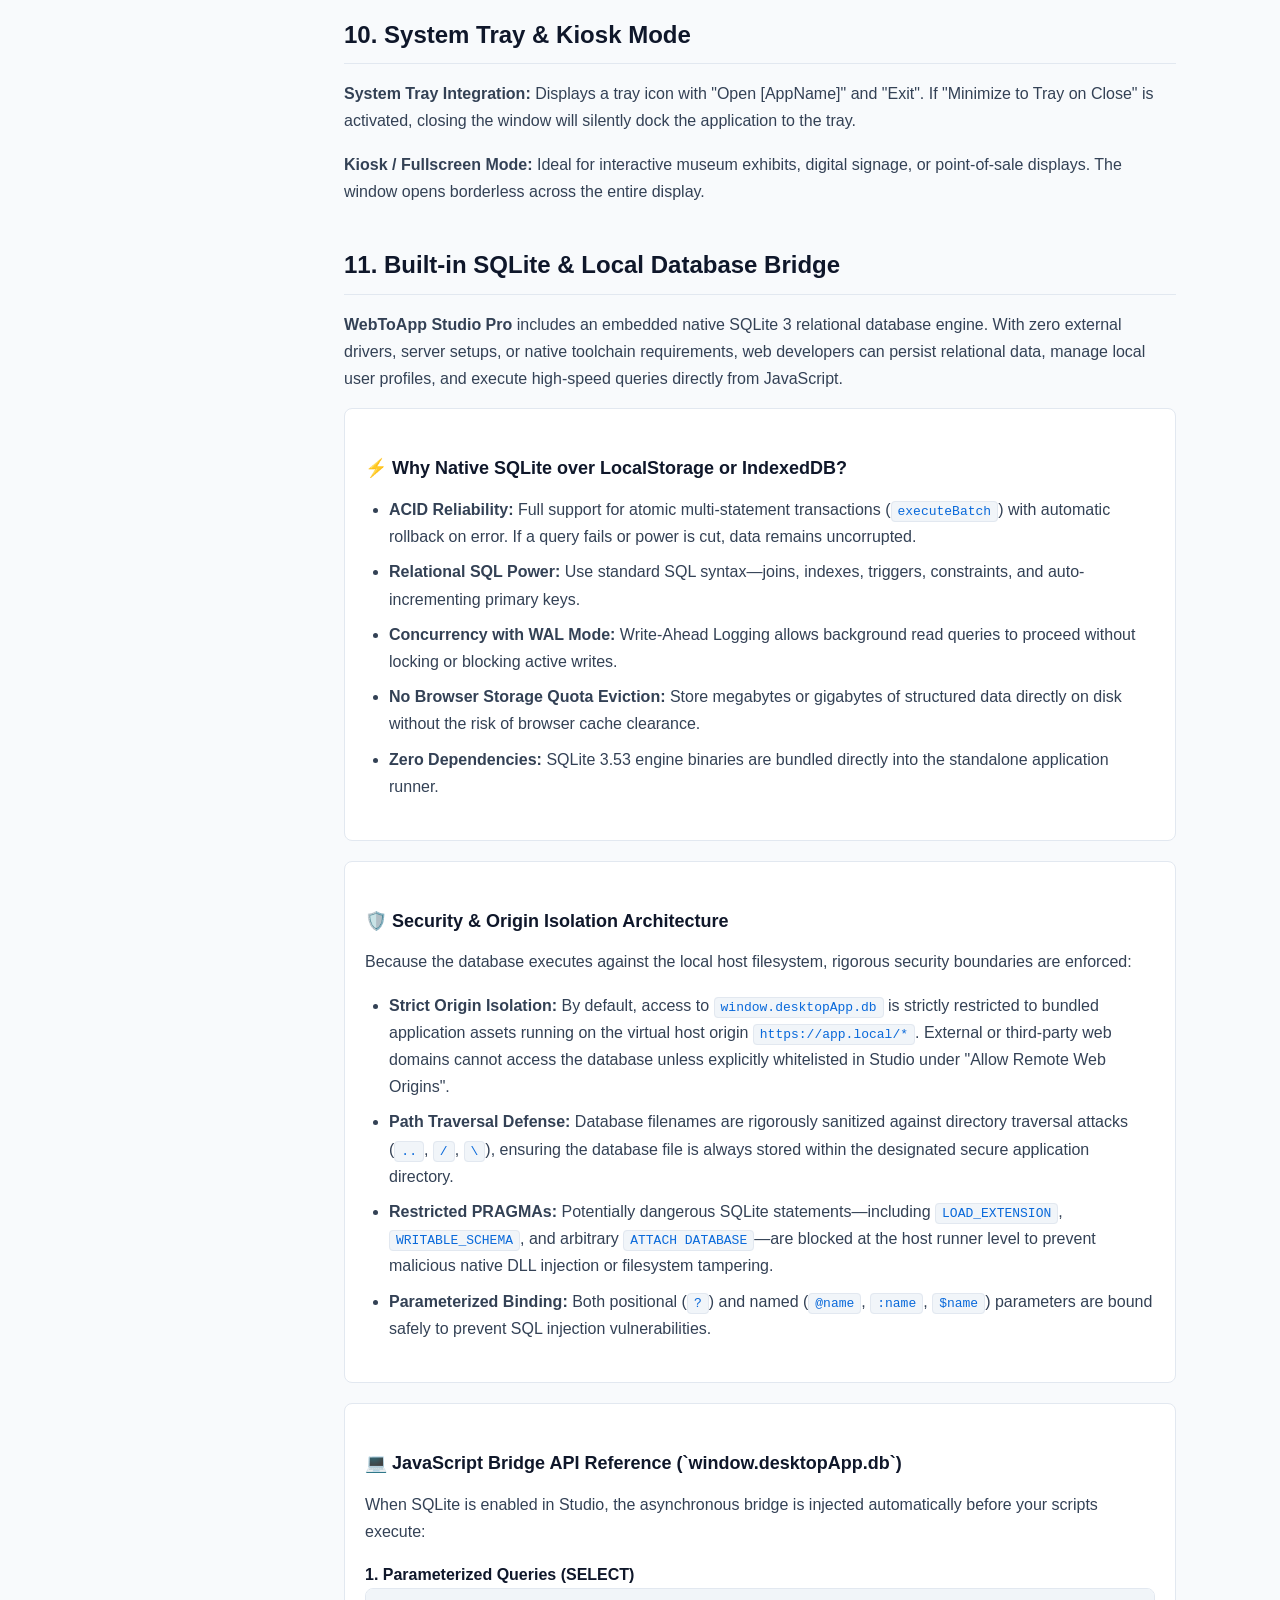
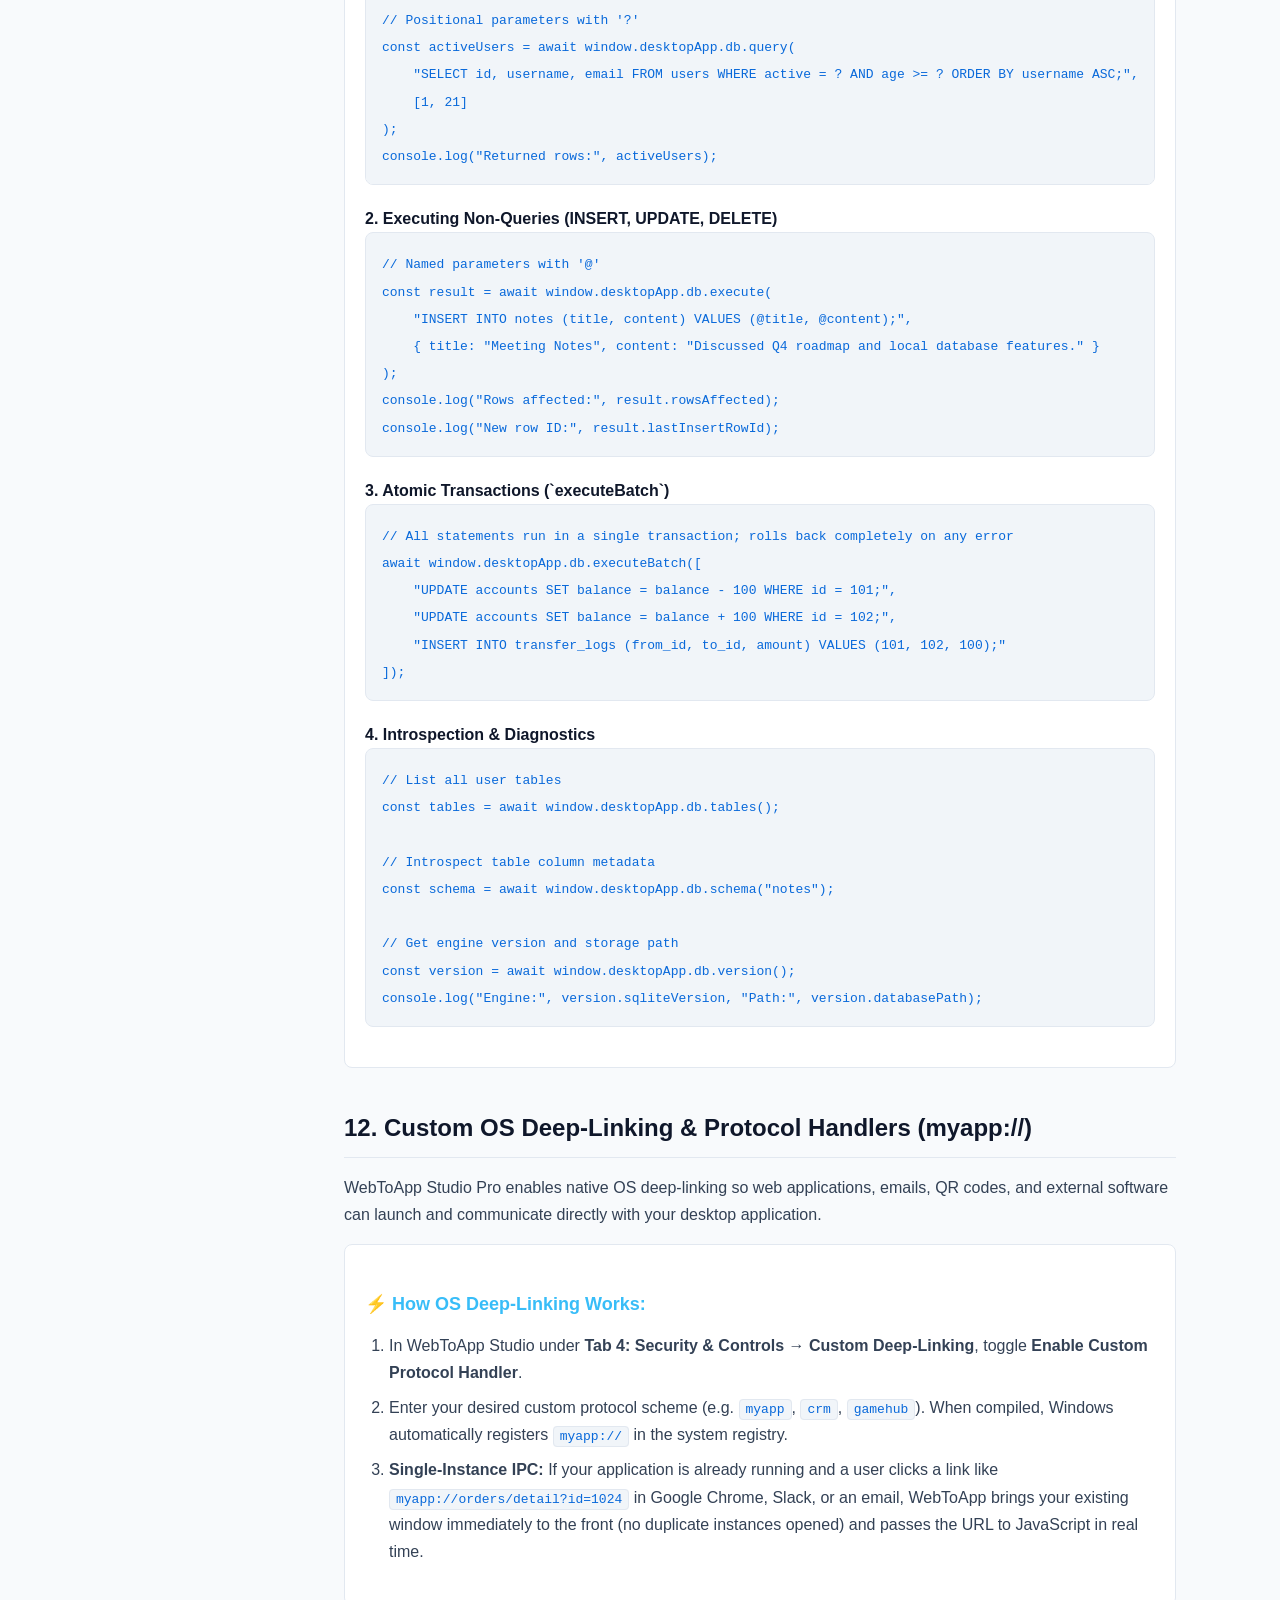
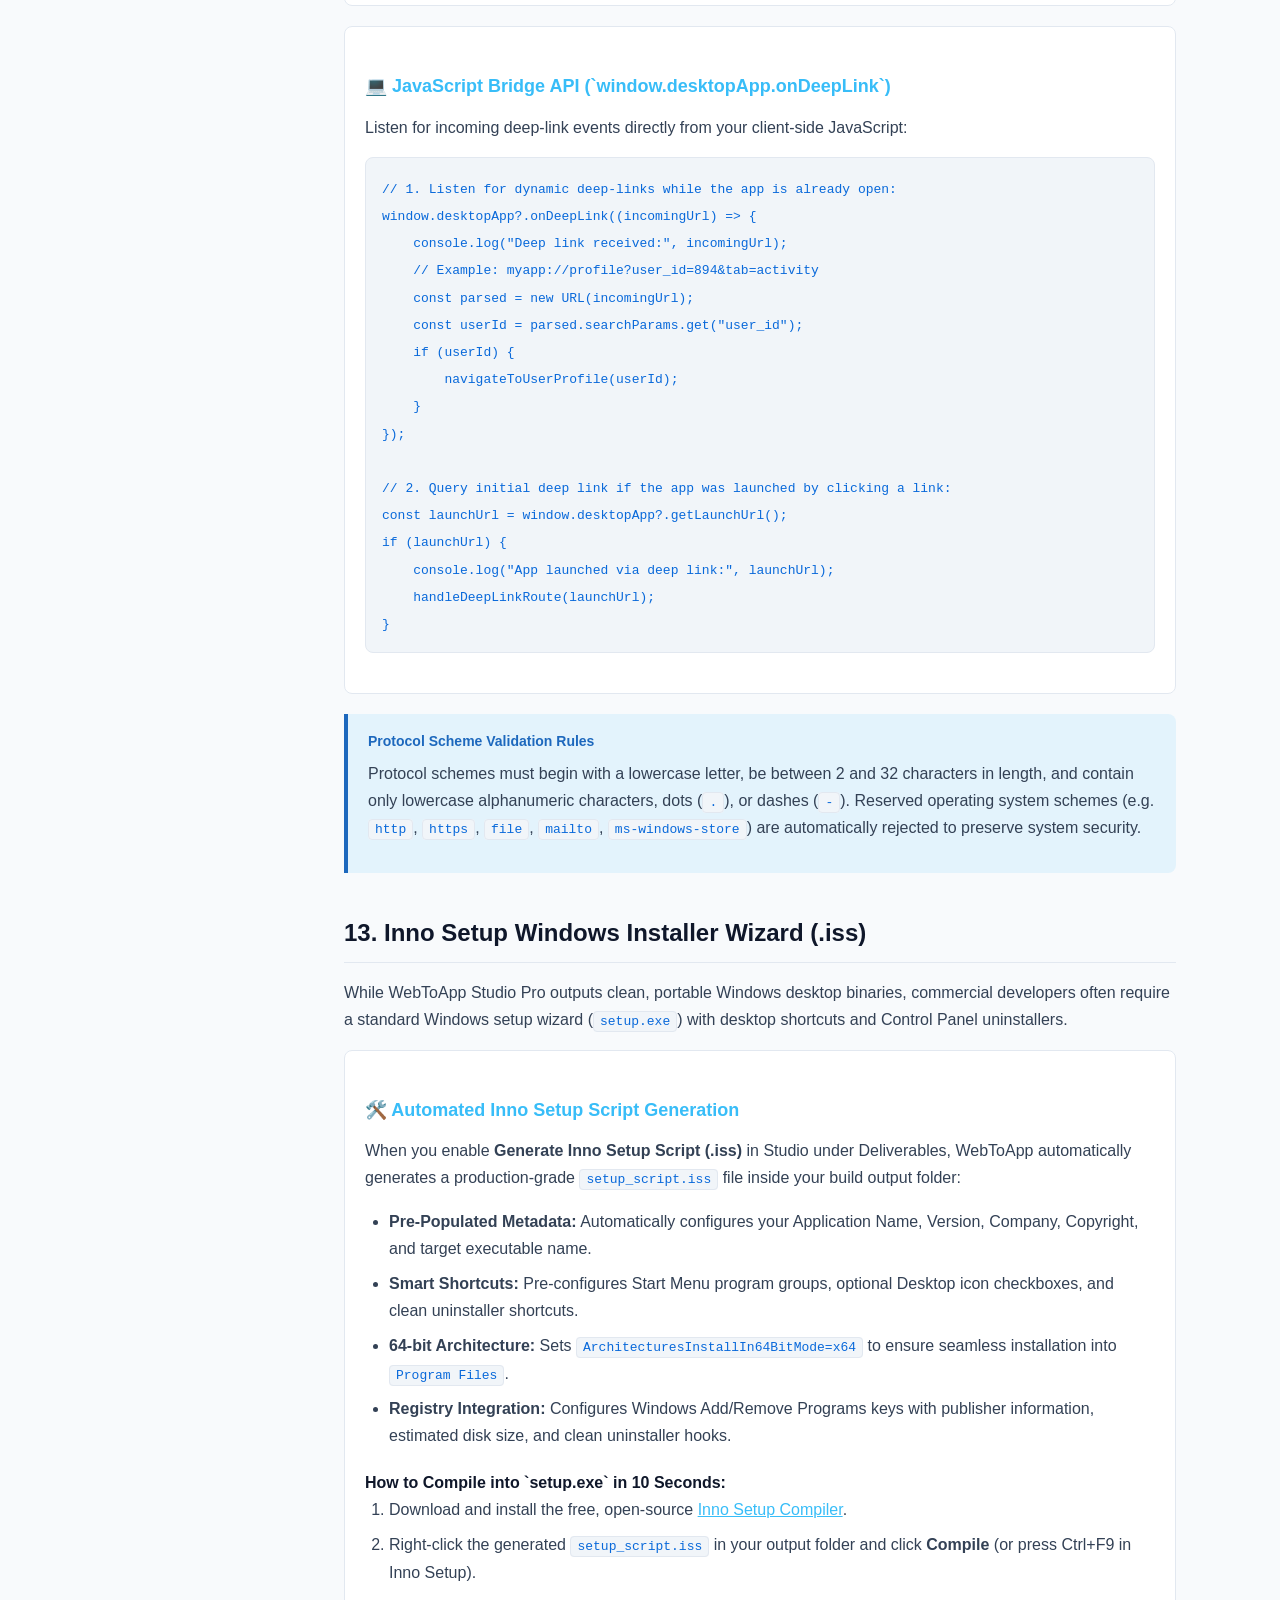
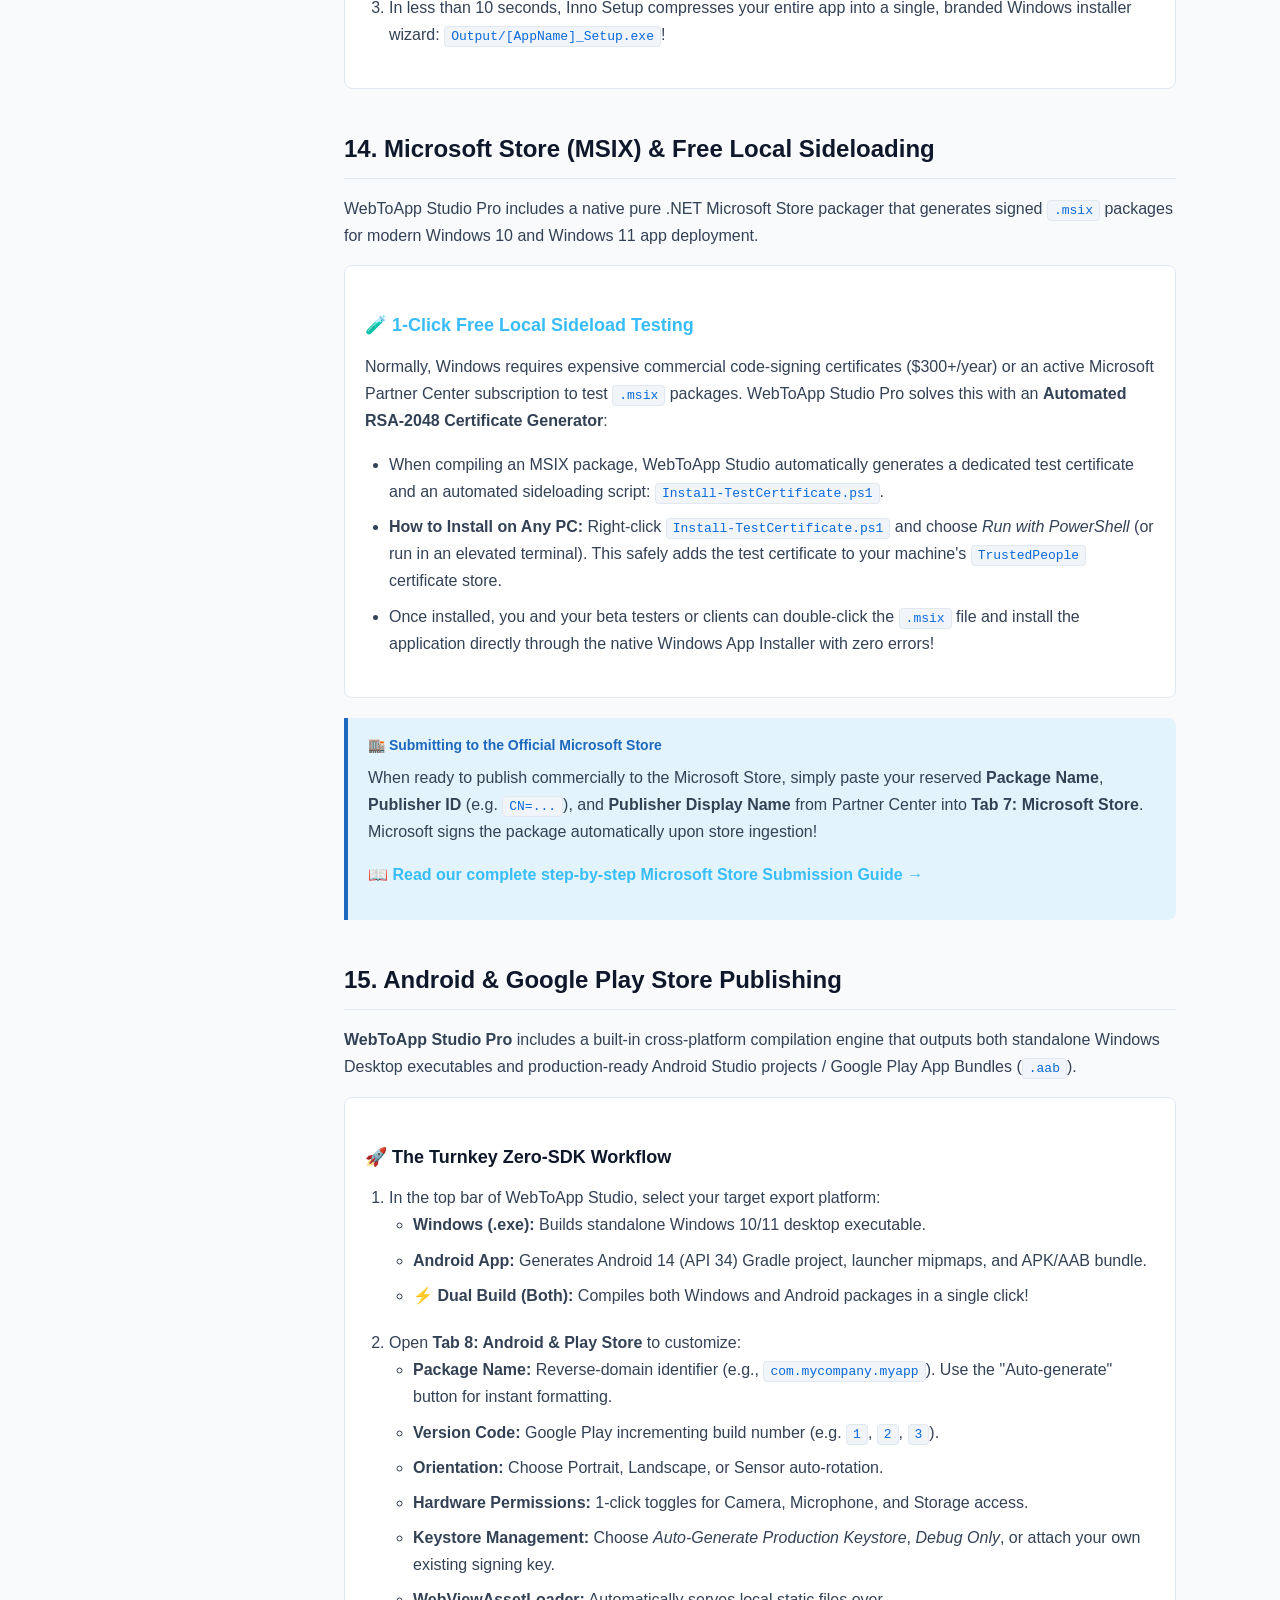
==== commit c29079e6: "chore(release): update website download links and SHA-256 hashes for v1.5.9" ====
--- a/docs/index.html
+++ b/docs/index.html
@@ -168,7 +168,7 @@
                         <li><strong>Operating System:</strong> Windows 10 (1809+) or Windows 11 (64-bit).</li>
                         <li><strong>Runtime:</strong> Embedded .NET runtime included inside the executable.</li>
                         <li><strong>Web Engine:</strong> Microsoft Edge WebView2 (standard on modern Windows).</li>
-                        <li>Just extract <code>WebToApp-Studio-v1.5.8.zip</code> and run <code>WebToExe.Studio.exe</code> immediately.</li>
+                        <li>Just extract <code>WebToApp-Studio-v1.5.9.zip</code> and run <code>WebToExe.Studio.exe</code> immediately.</li>
                     </ul>
                 </div>
                 <div style="background: rgba(30, 41, 59, 0.7); border: 1px solid #334155; border-radius: 8px; padding: 18px;">
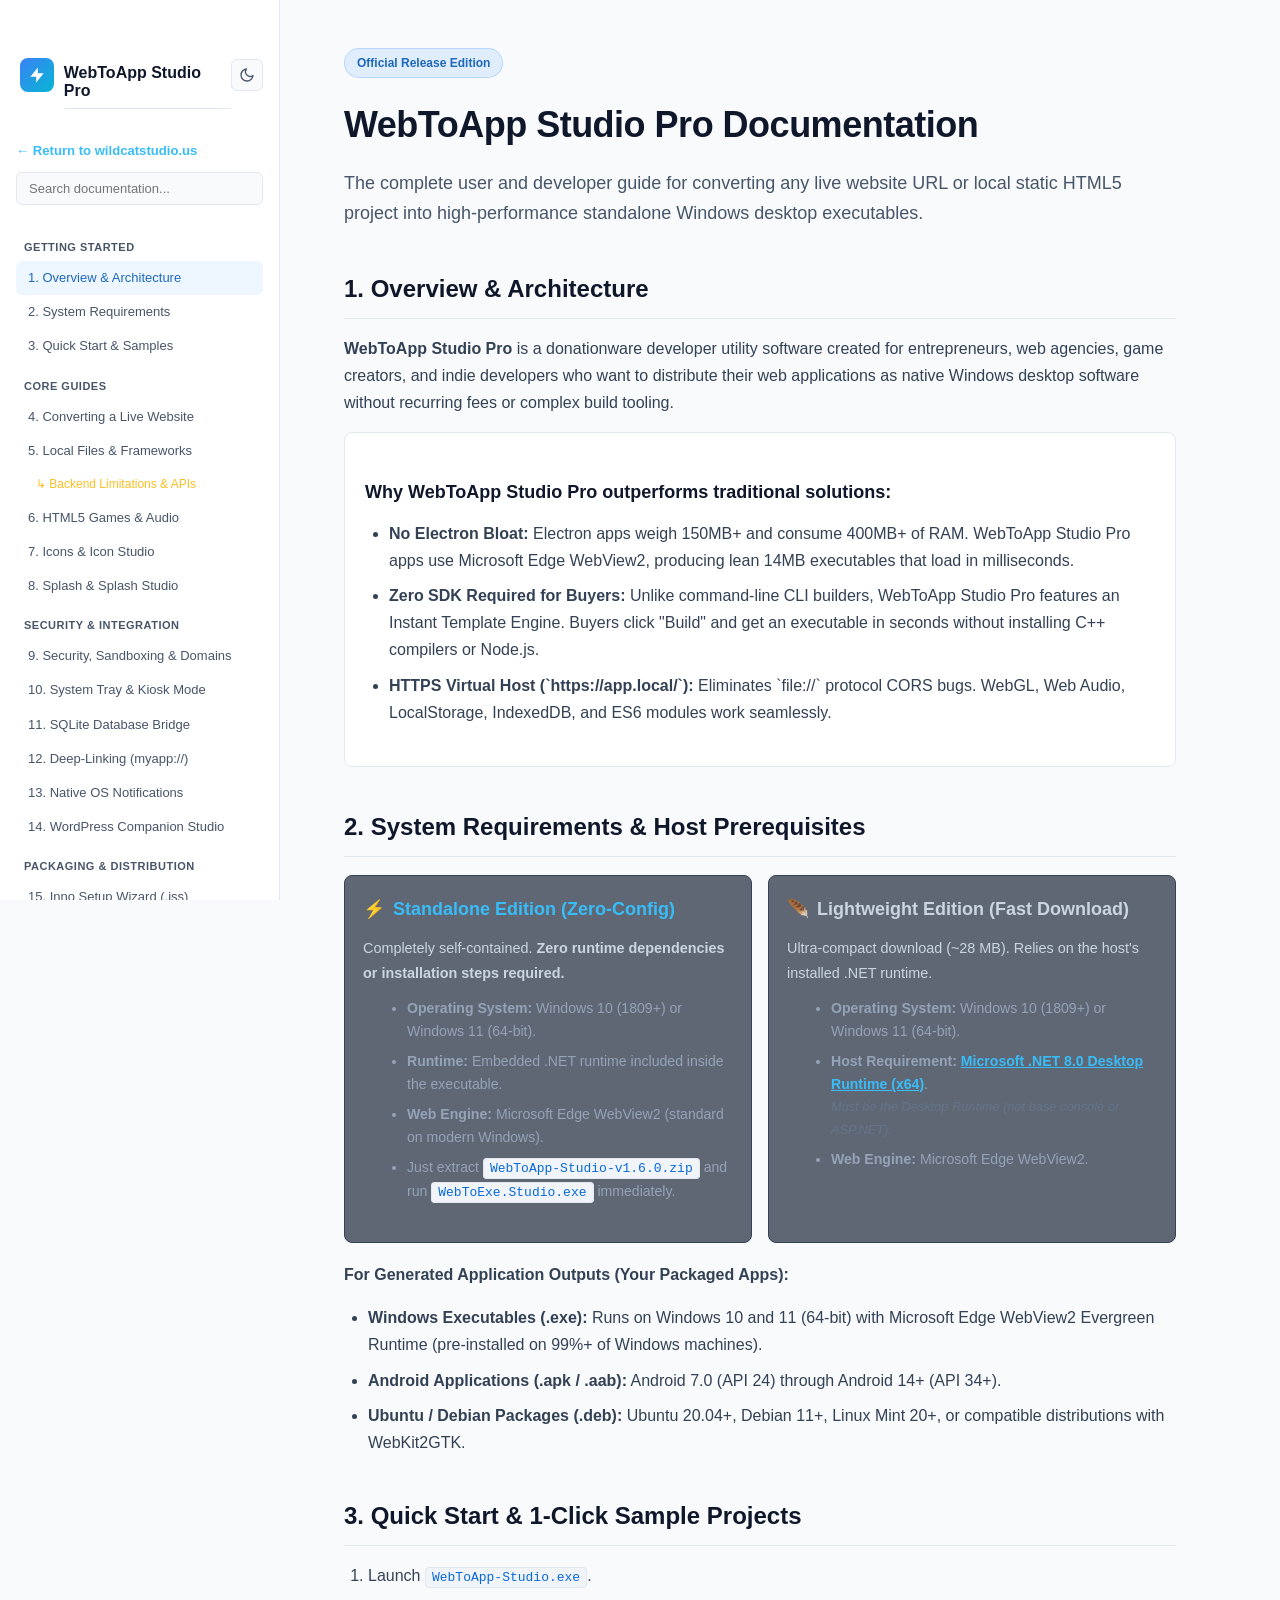
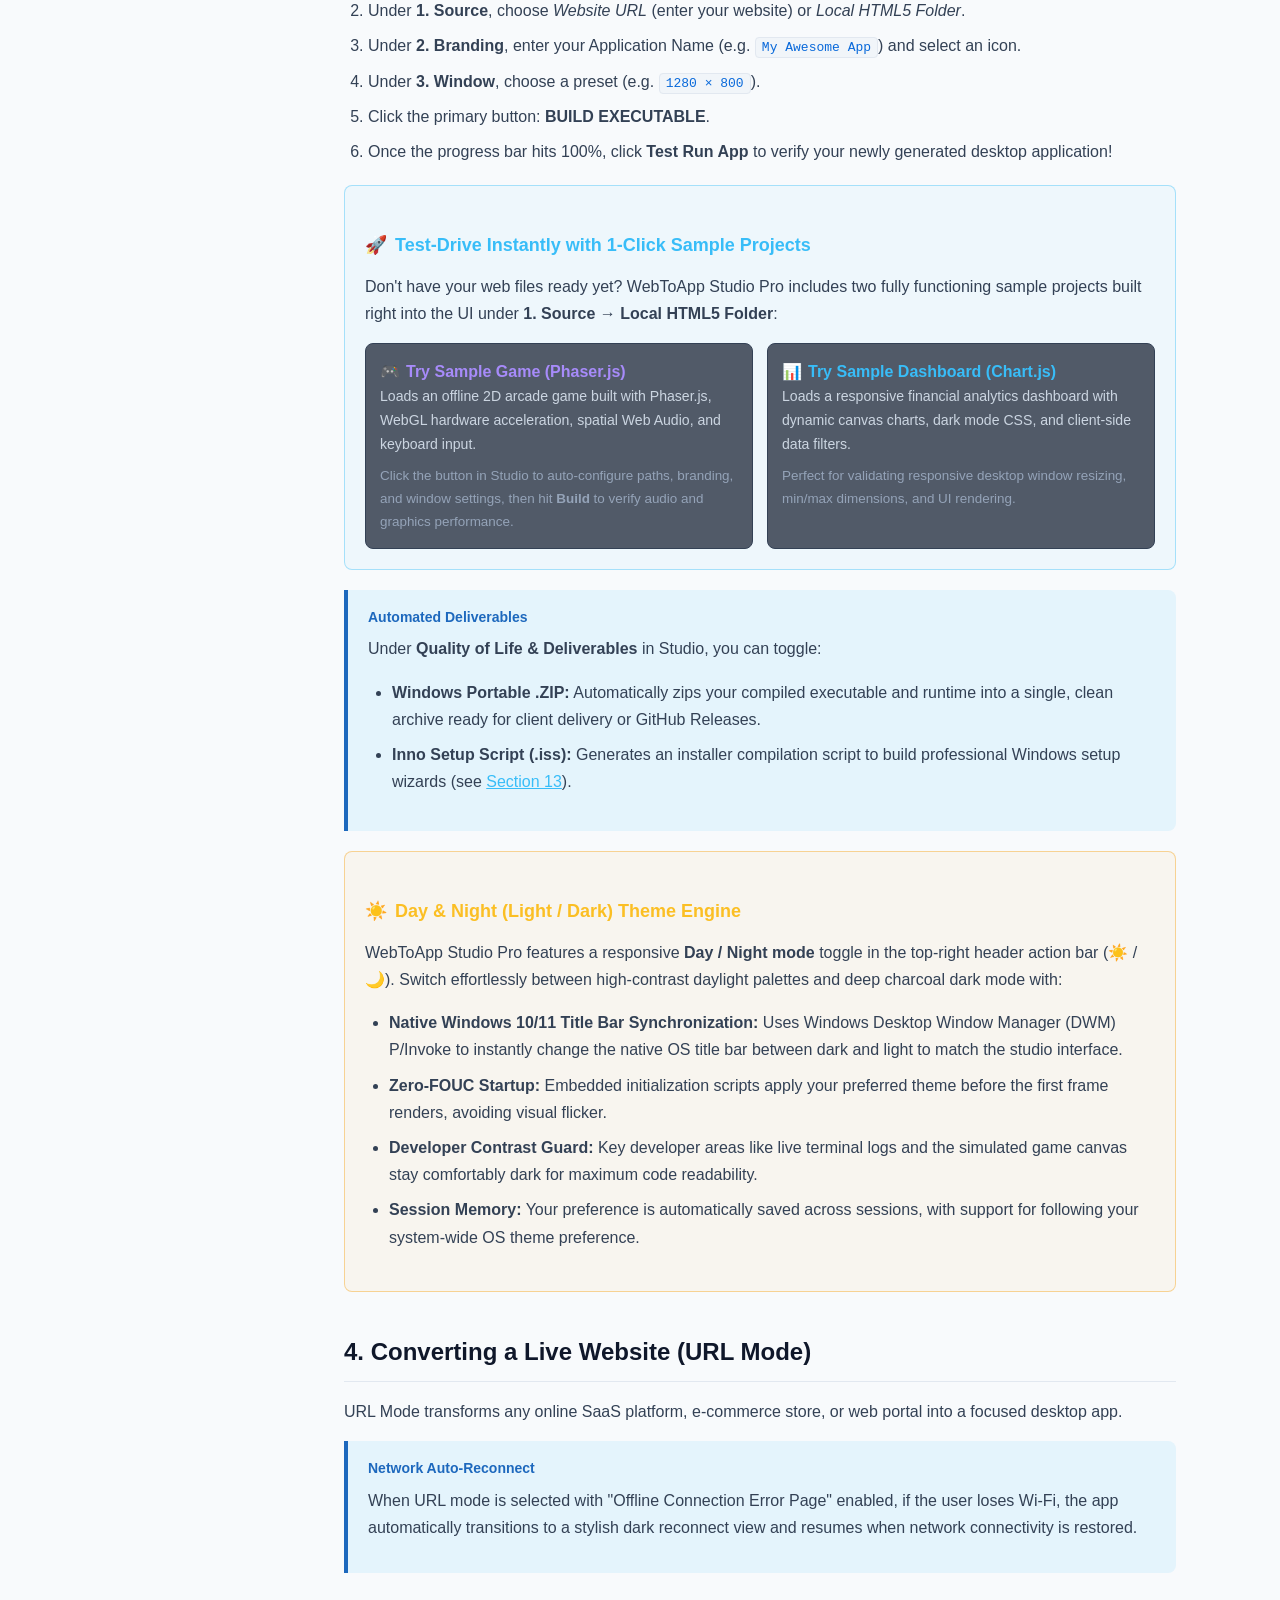
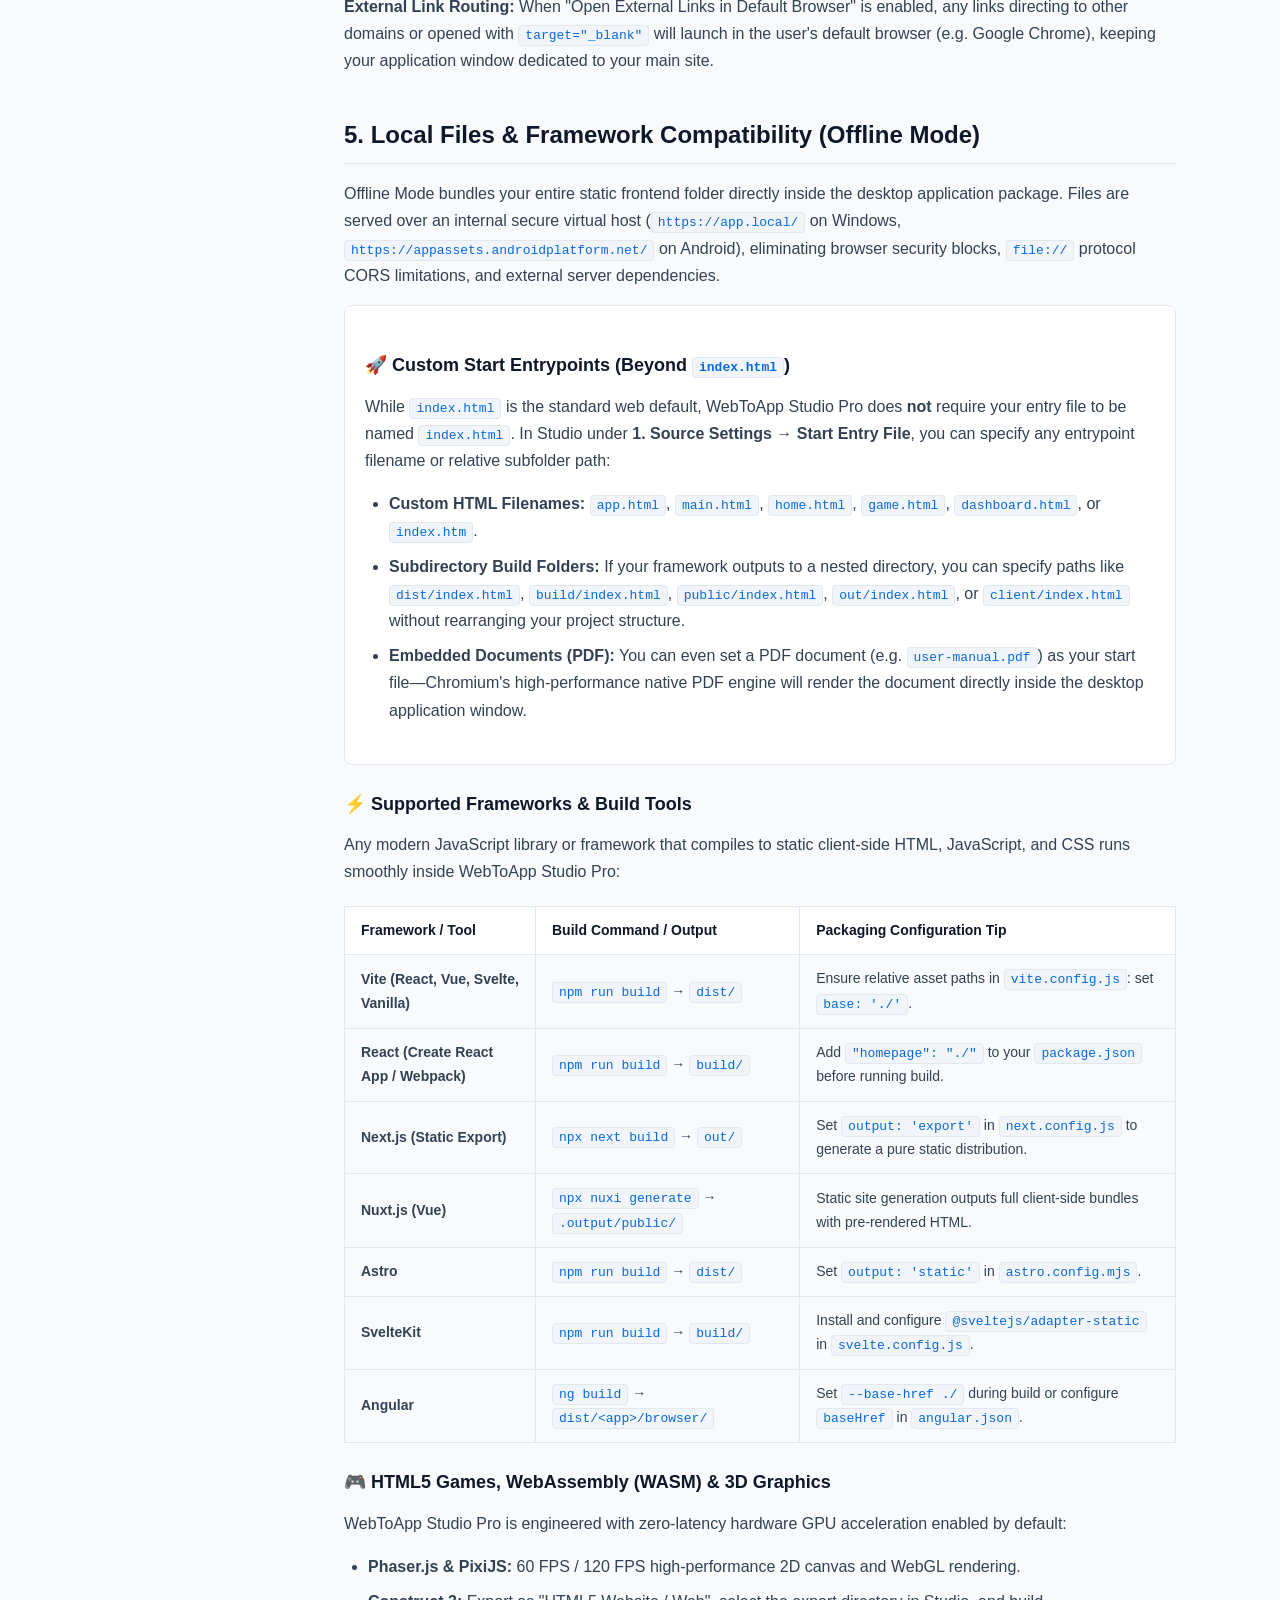
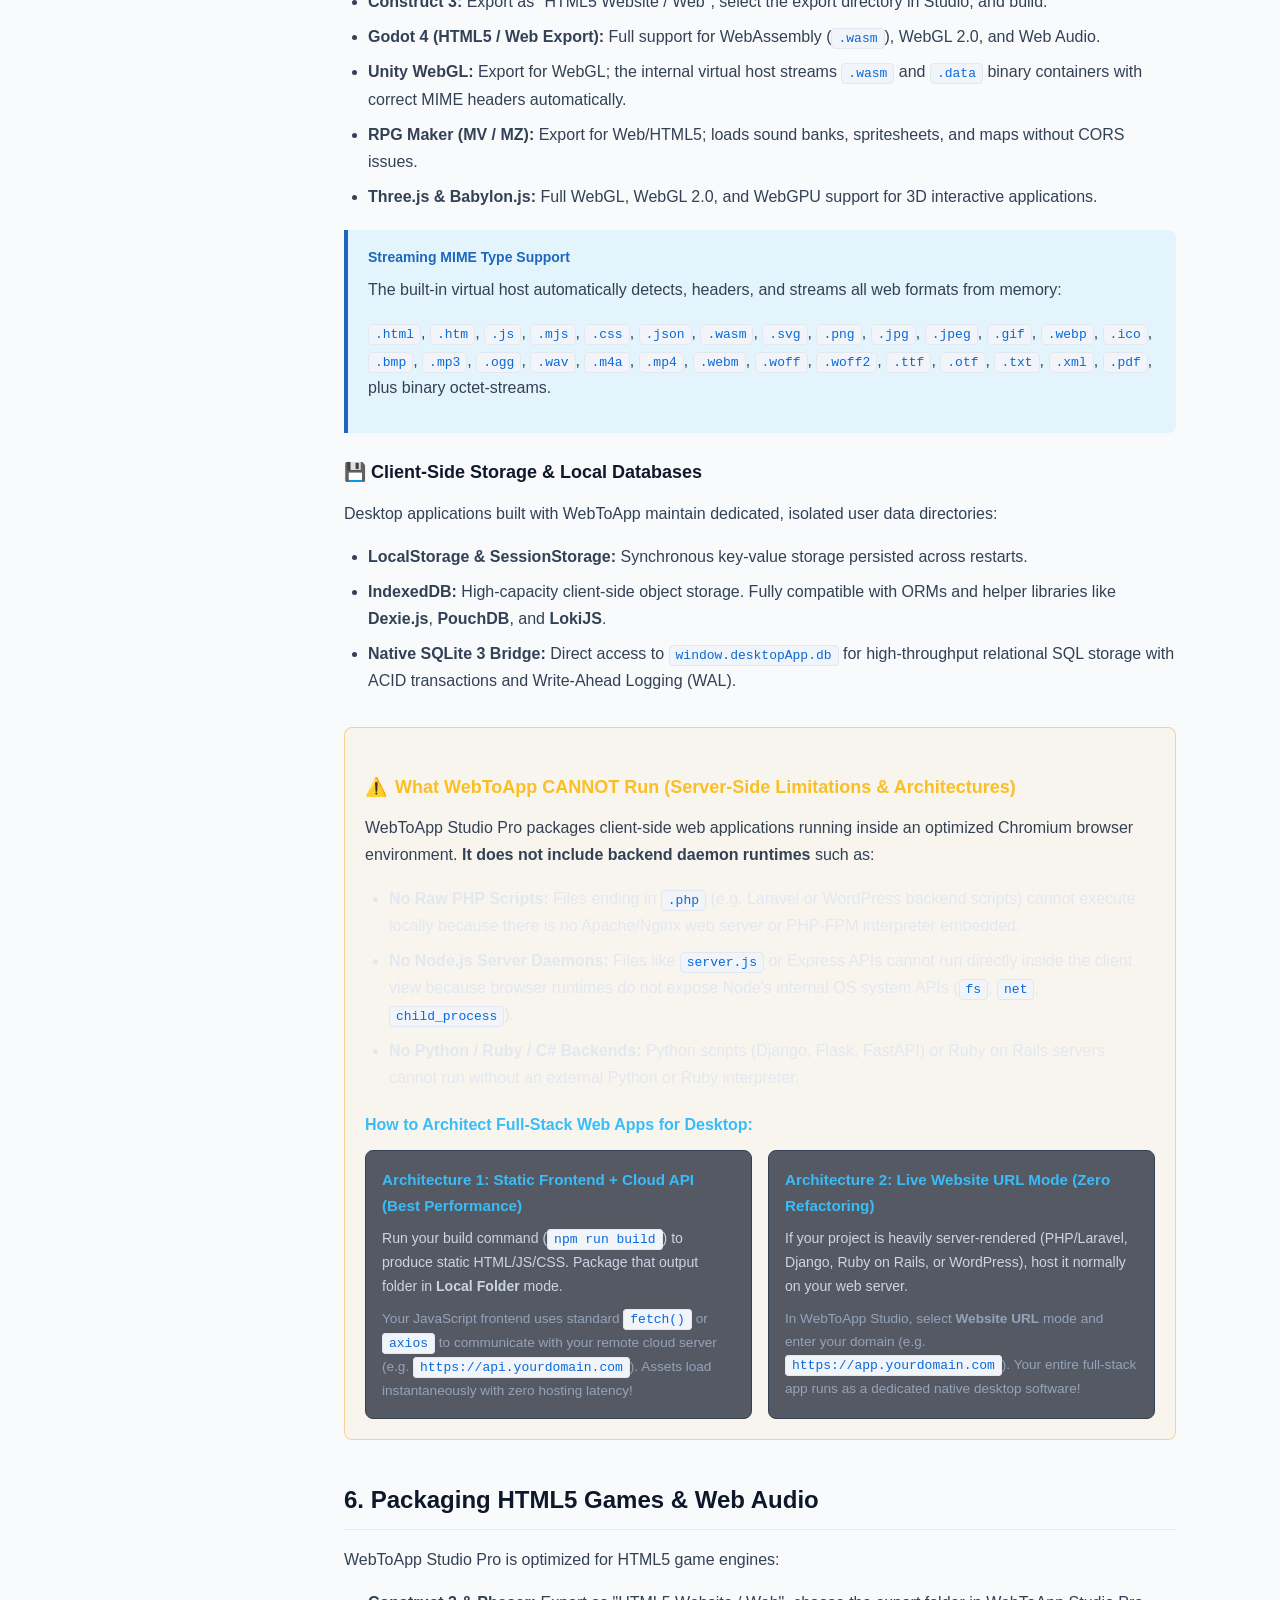
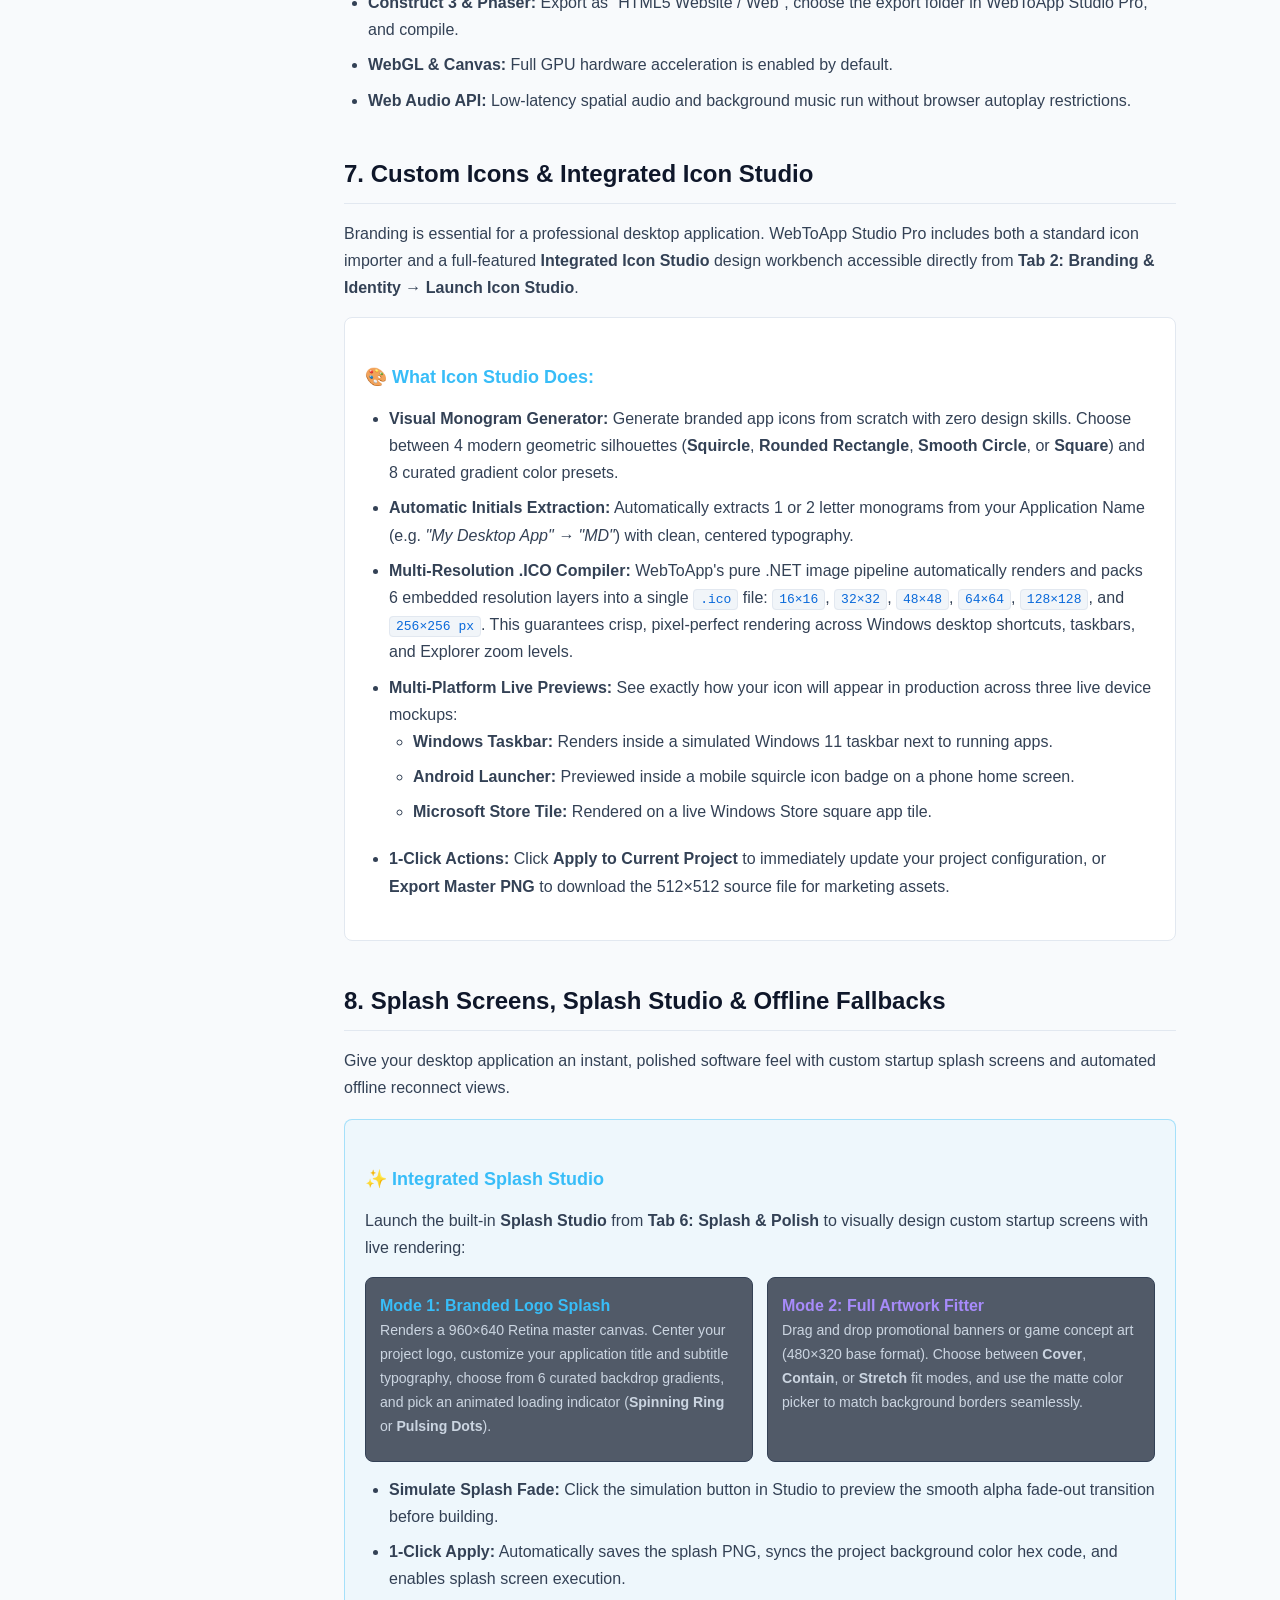
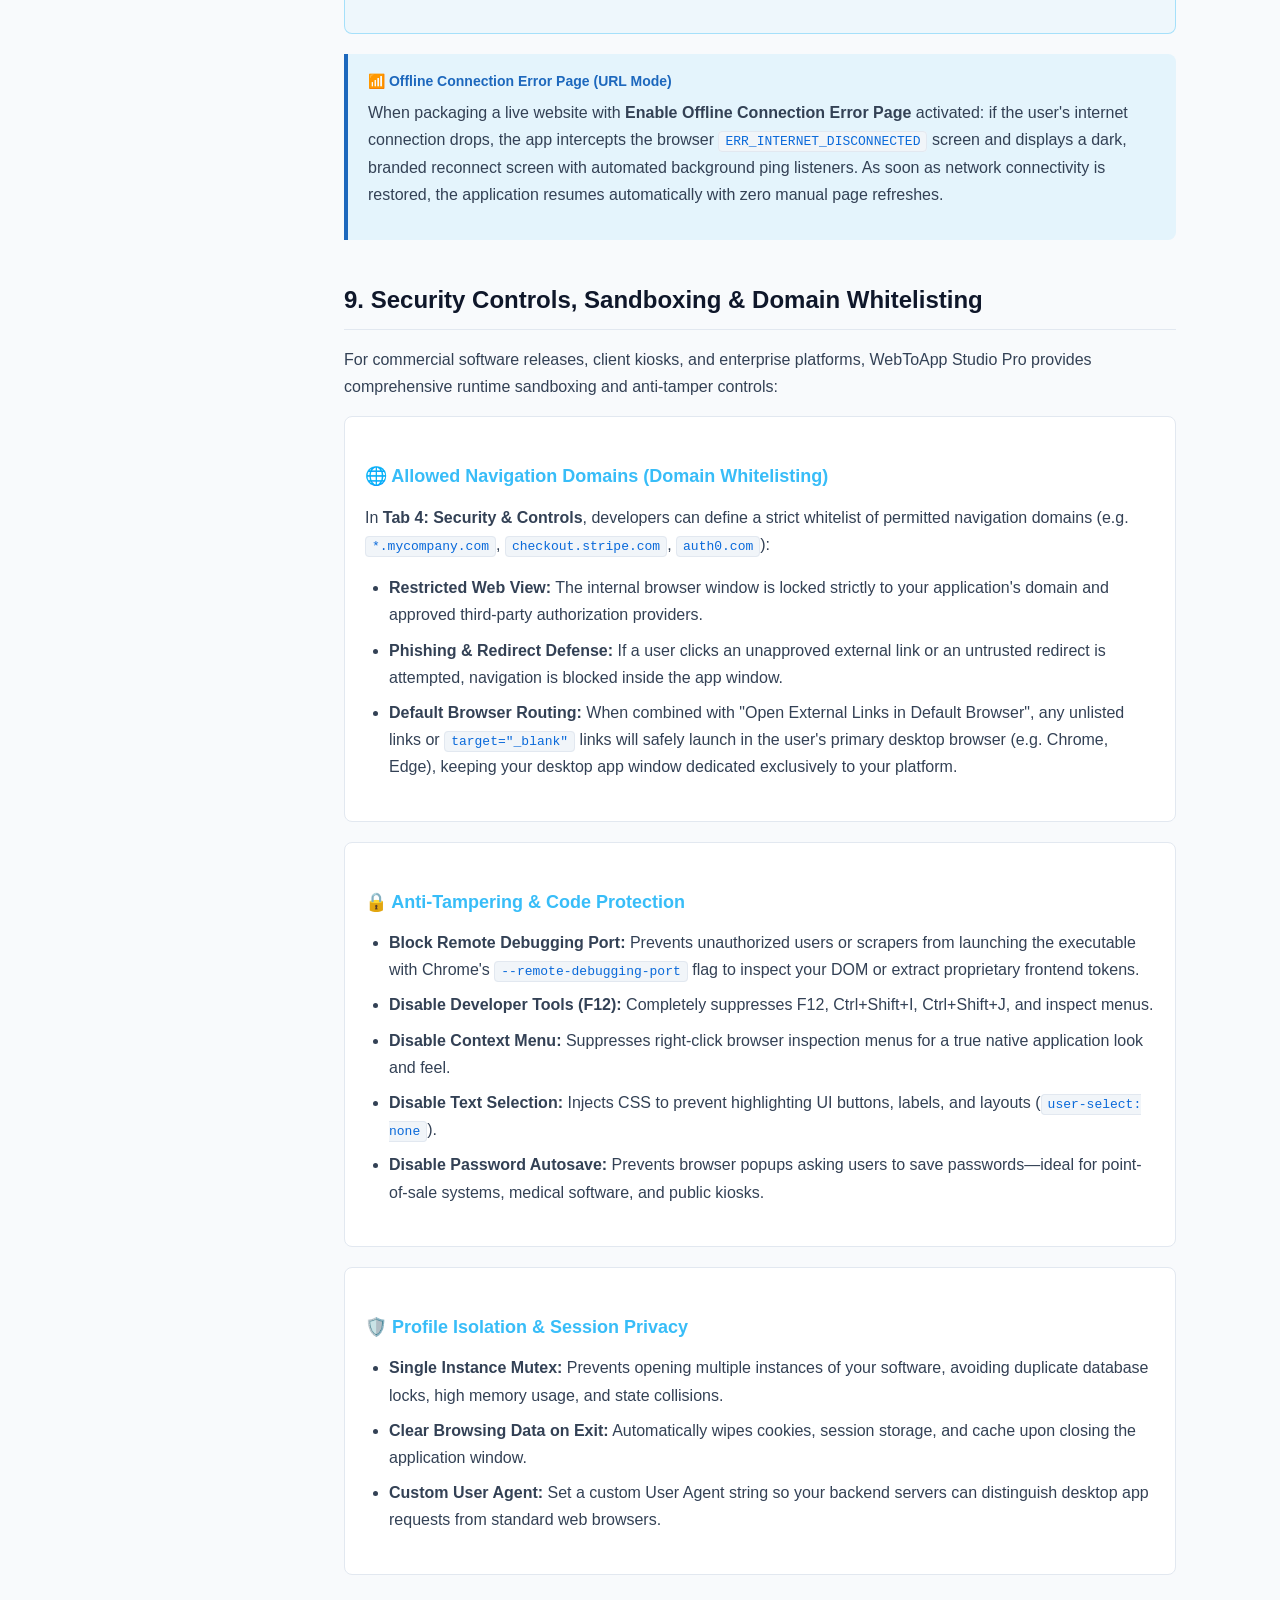
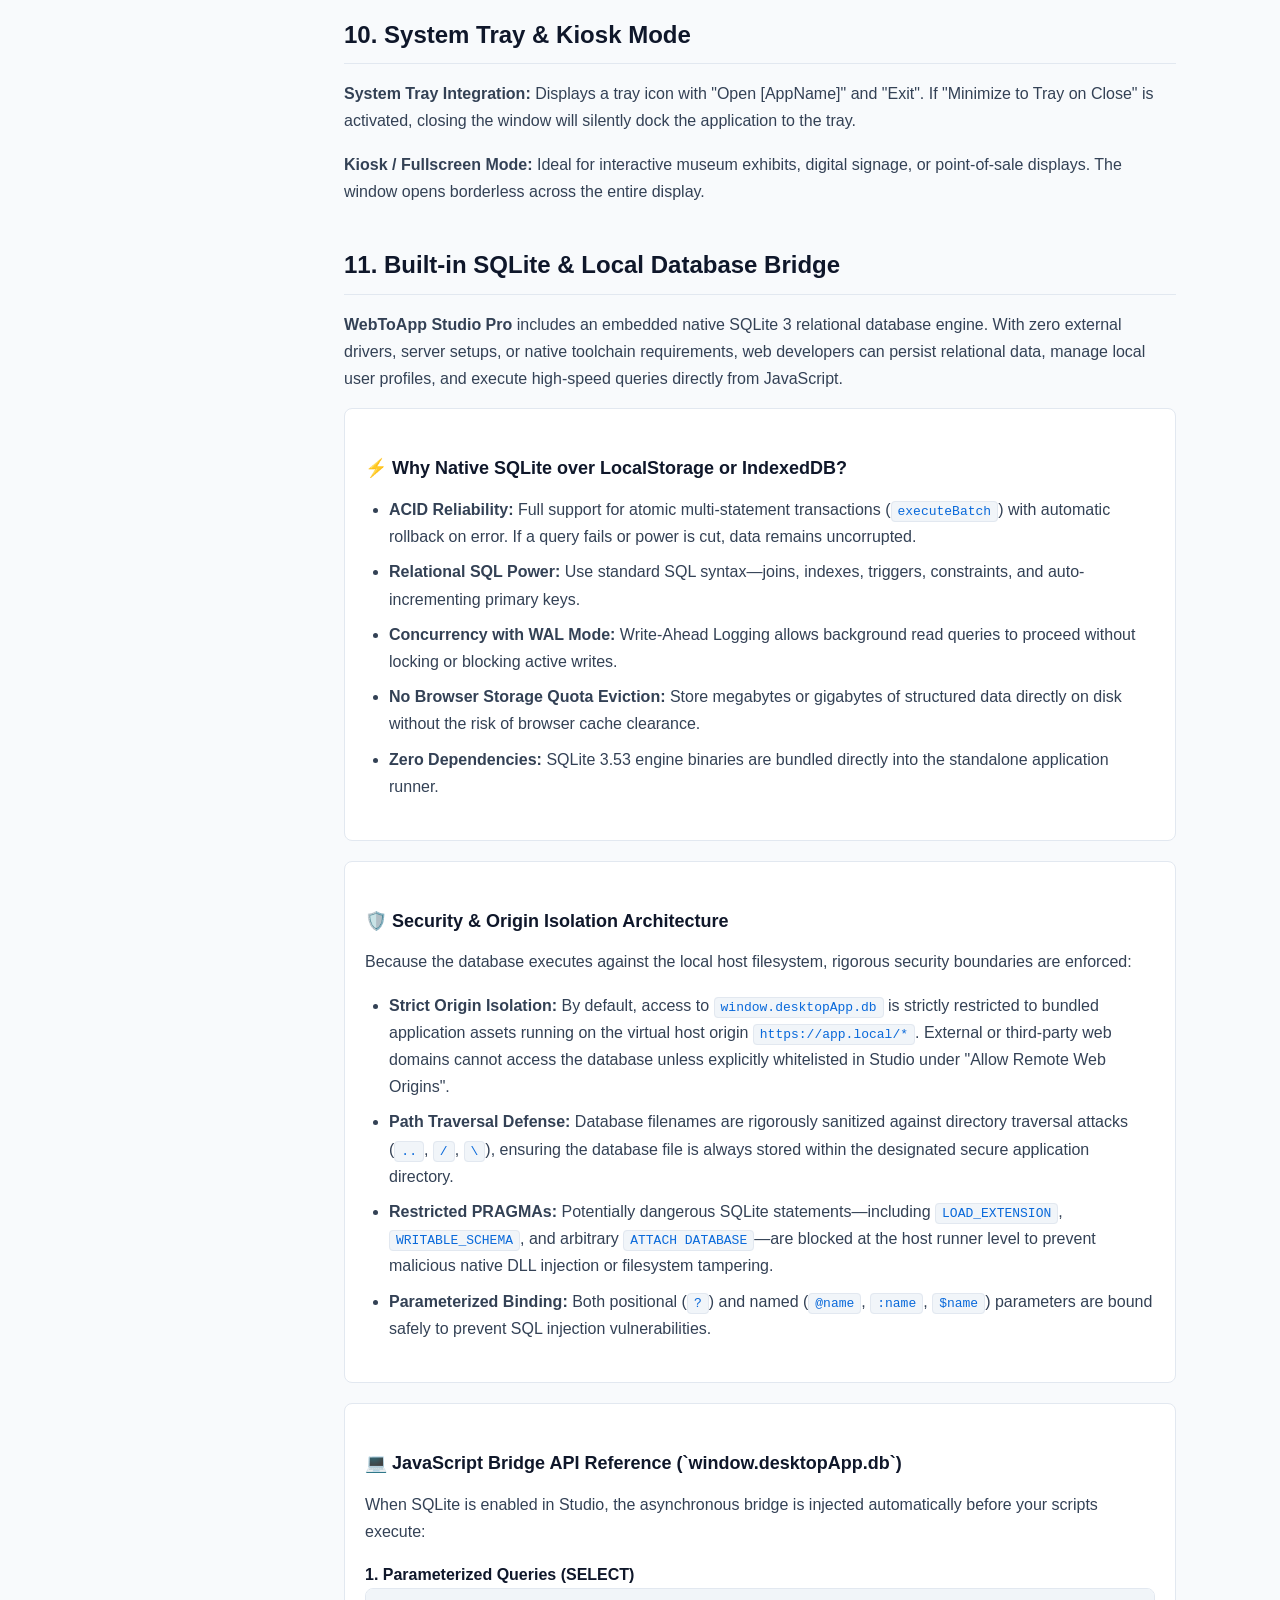
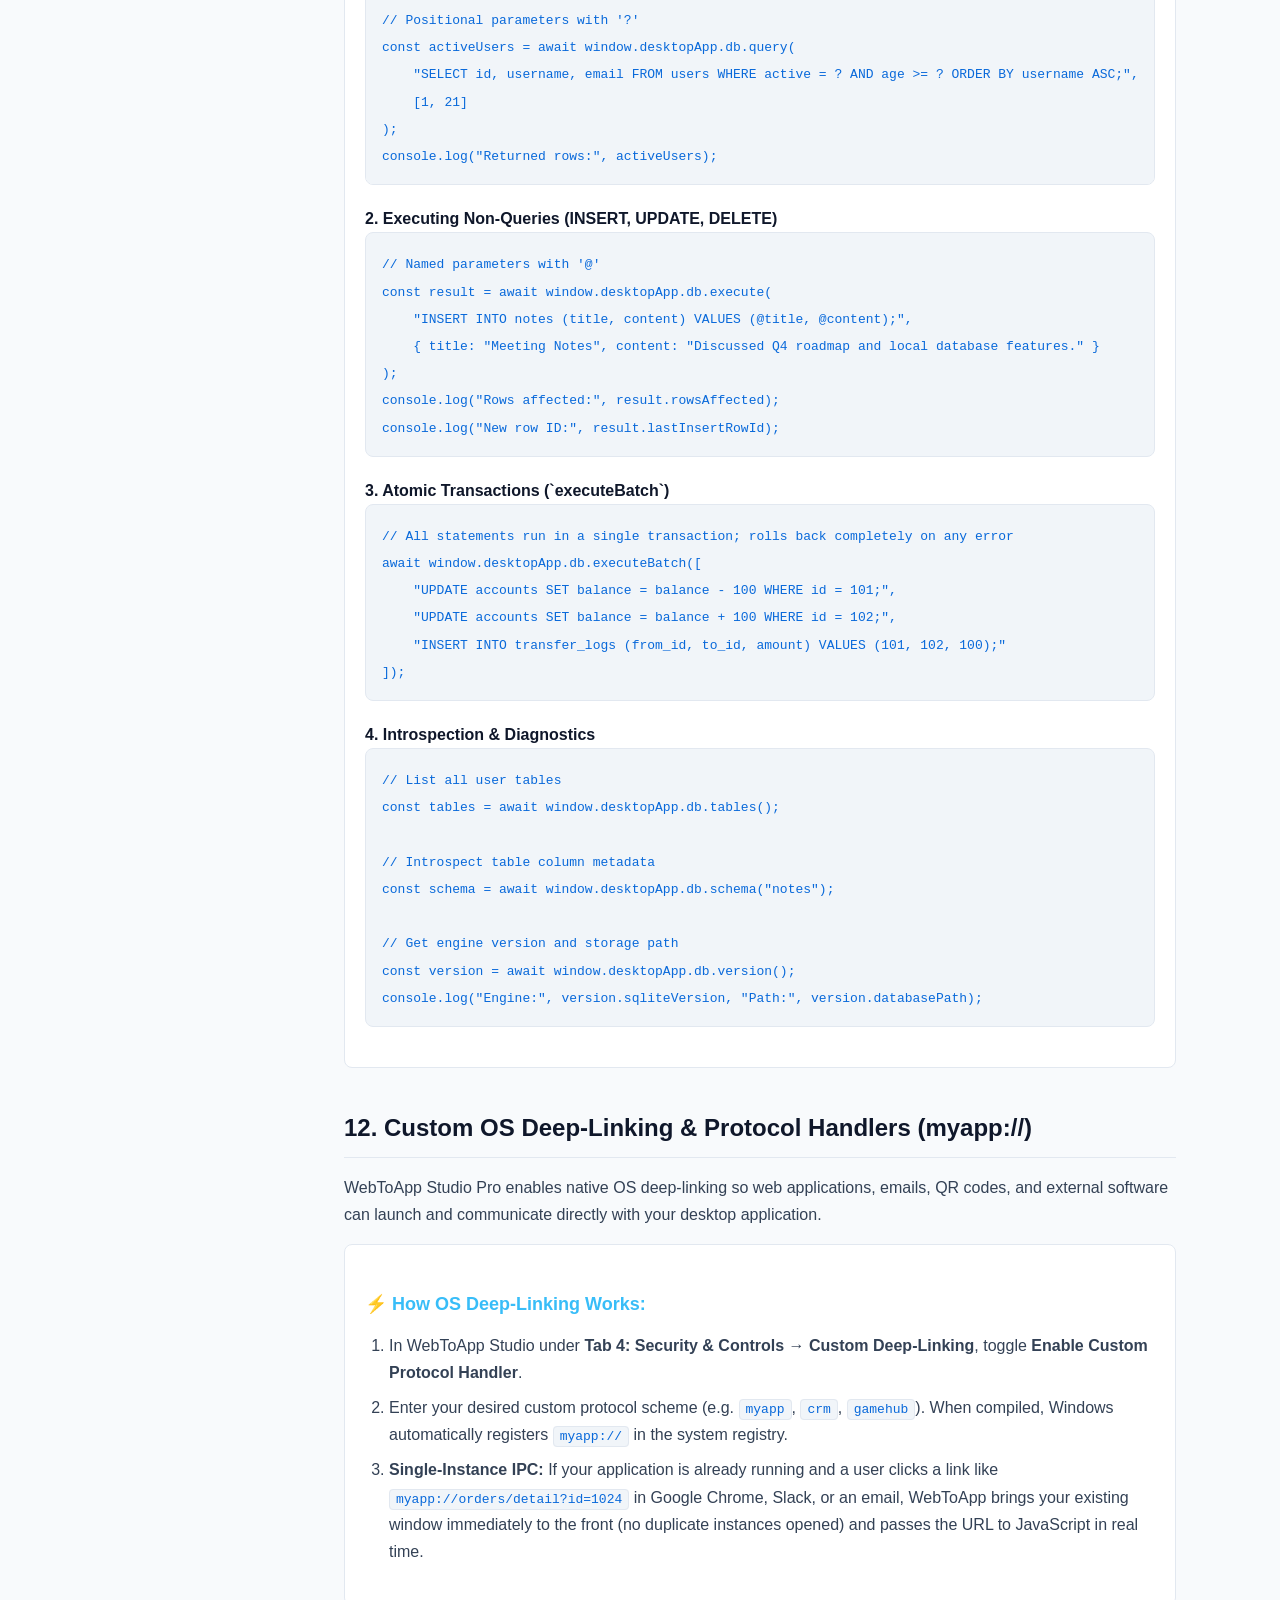
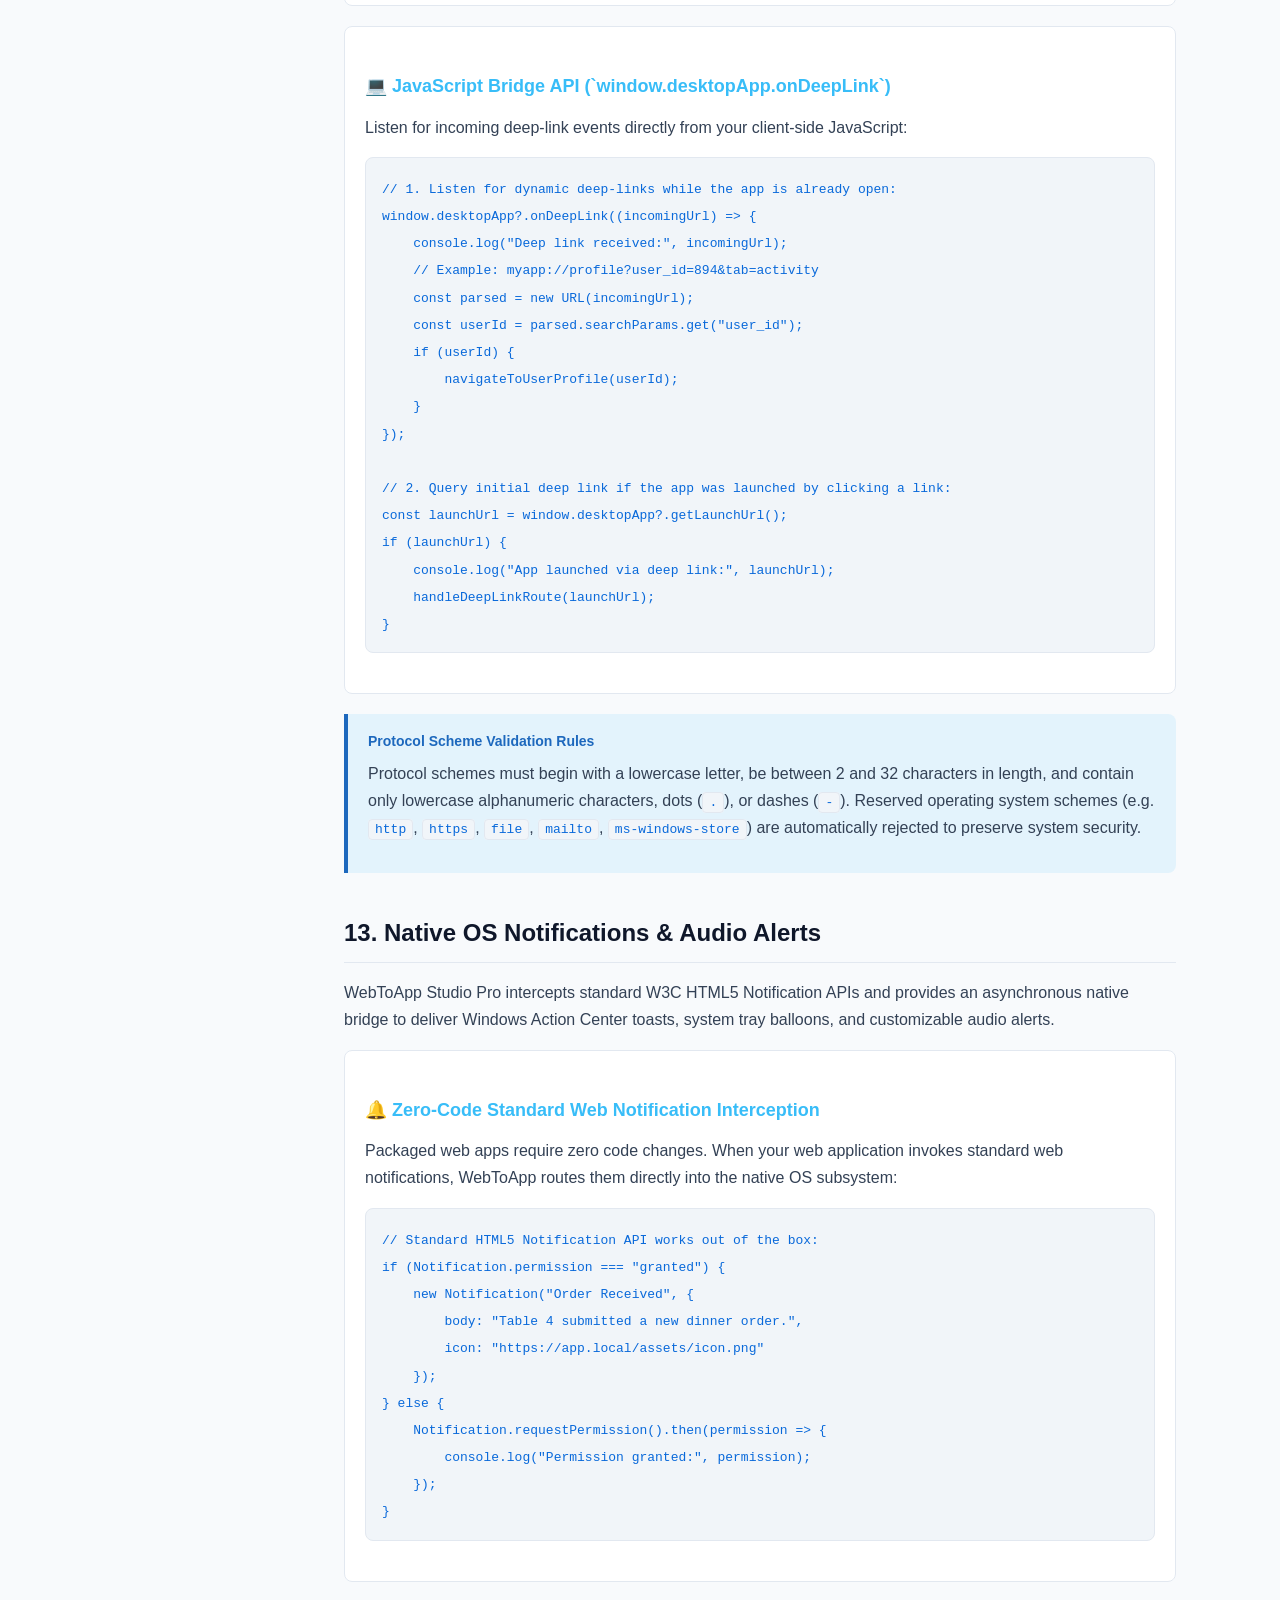
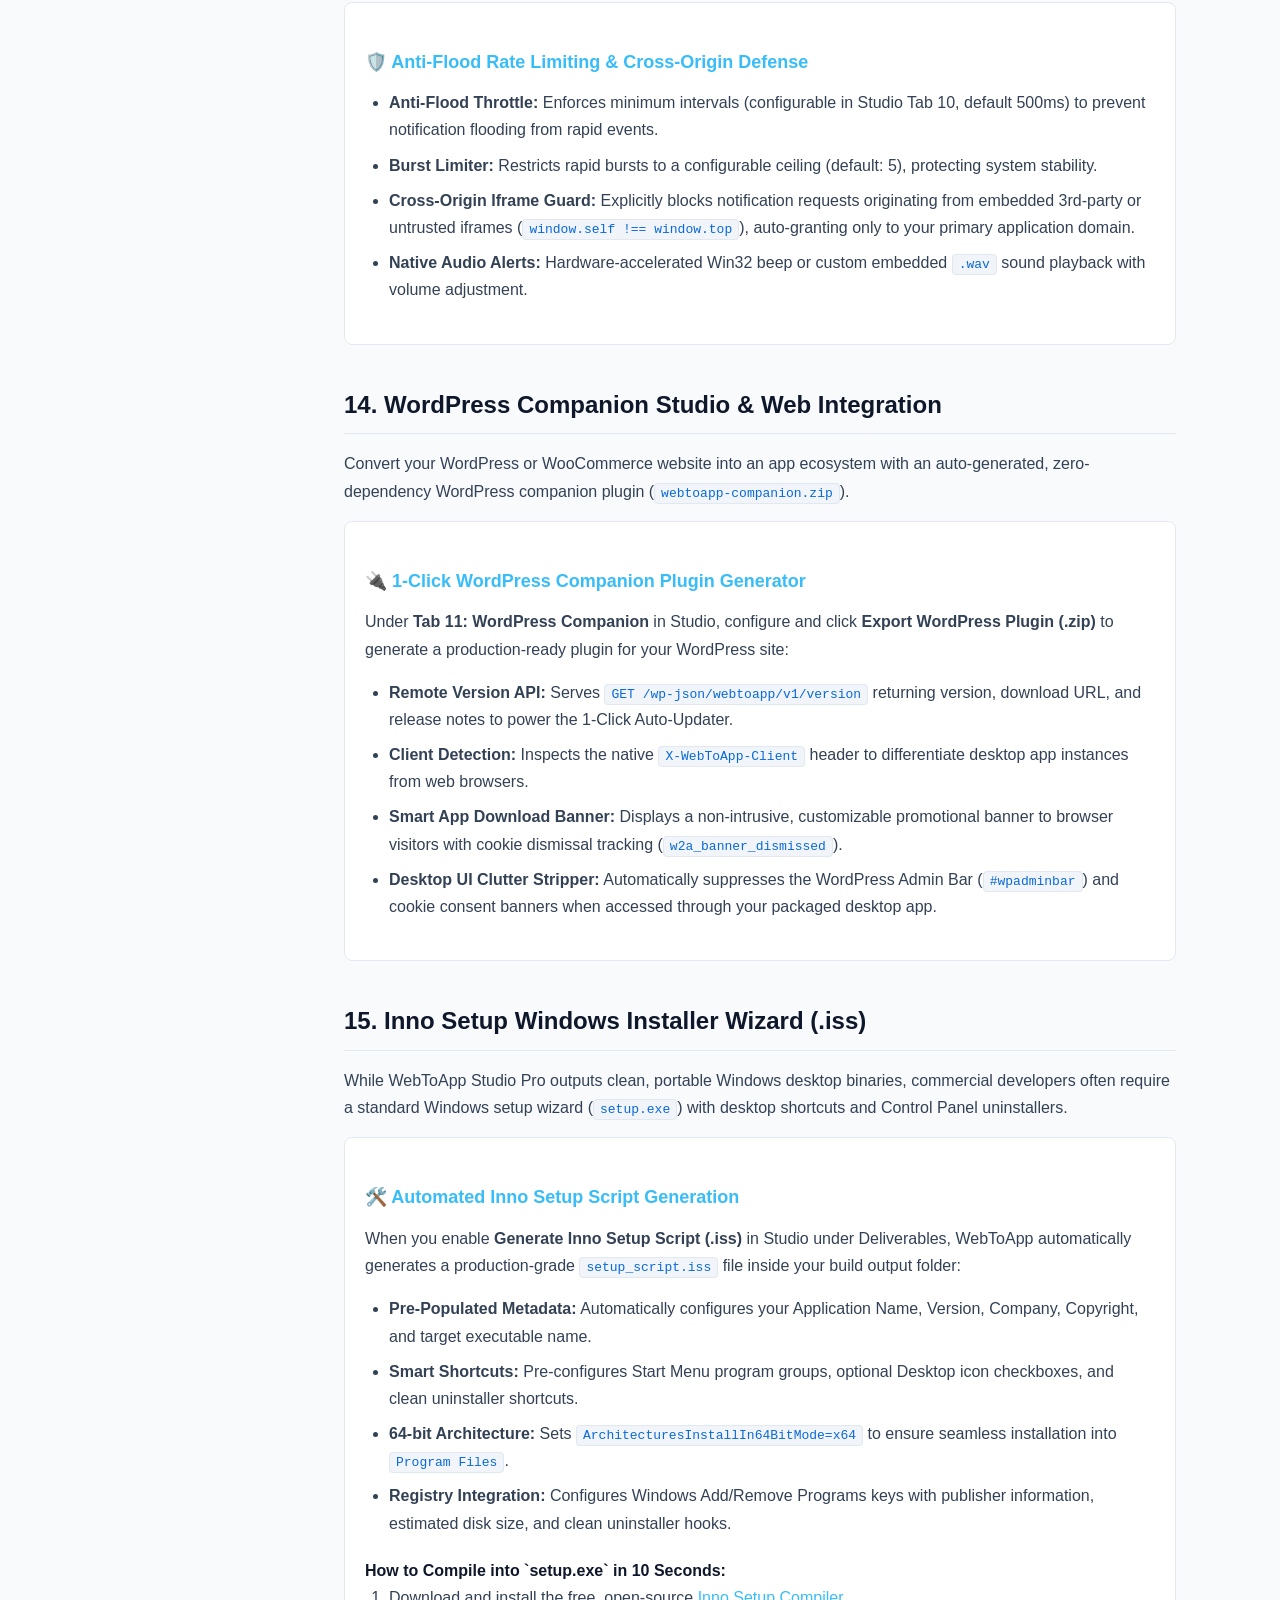
==== commit d821ef6d: "docs: release WebToApp Studio Pro v1.6.0 with Native Notifications and WordPress Companion" ====
--- a/docs/index.html
+++ b/docs/index.html
@@ -107,17 +107,19 @@
             <a href="#tray-window">10. System Tray & Kiosk Mode</a>
             <a href="#sqlite-database">11. SQLite Database Bridge</a>
             <a href="#deep-linking">12. Deep-Linking (myapp://)</a>
+            <a href="#notifications">13. Native OS Notifications</a>
+            <a href="#wordpress-companion">14. WordPress Companion Studio</a>
         </nav>
 
         <div class="nav-section-title">Packaging & Distribution</div>
         <nav class="docs-nav">
-            <a href="#inno-setup">13. Inno Setup Wizard (.iss)</a>
-            <a href="#msix-sideload">14. Microsoft Store & Sideload</a>
-            <a href="#google-play">15. Android & Google Play</a>
-            <a href="#ubuntu-linux">16. Ubuntu Linux & Debian (.deb)</a>
-            <a href="#pwa-studio">17. Integrated PWA Studio</a>
-            <a href="#multi-platform">18. Multi-Build (All Platforms)</a>
-            <a href="#updater">19. 1-Click Auto-Updater</a>
+            <a href="#inno-setup">15. Inno Setup Wizard (.iss)</a>
+            <a href="#msix-sideload">16. Microsoft Store & Sideload</a>
+            <a href="#google-play">17. Android & Google Play</a>
+            <a href="#ubuntu-linux">18. Ubuntu Linux & Debian (.deb)</a>
+            <a href="#pwa-studio">19. Integrated PWA Studio</a>
+            <a href="#multi-platform">20. Multi-Build (All Platforms)</a>
+            <a href="#updater">21. 1-Click Auto-Updater</a>
         </nav>
 
         <div class="nav-section-title">Dedicated Store Guides</div>
@@ -128,9 +130,9 @@
 
         <div class="nav-section-title">Support & FAQ</div>
         <nav class="docs-nav">
-            <a href="#faq">20. Frequently Asked Questions</a>
-            <a href="#troubleshooting">21. Troubleshooting & Support</a>
-            <a href="https://github.com/djacidfx/webtoapp-releases/wiki" target="_blank" rel="noopener" style="color: #a855f7; font-weight: 600;">📚 Official Technical Wiki &rarr;</a>
+            <a href="#faq">22. Frequently Asked Questions</a>
+            <a href="#troubleshooting">23. Troubleshooting & Support</a>
+            <a href="https://github.com/djacidfx/webtoapp-releases/wiki" target="_blank" rel="noopener" style="color: #a855f7; font-weight: 600;">📚 Official Technical Wiki (24 Chapters) &rarr;</a>
         </nav>
     </aside>
 
@@ -143,7 +145,7 @@
         <!-- 1. OVERVIEW -->
         <section id="overview">
             <h2>1. Overview & Architecture</h2>
-            <p><strong>WebToApp Studio Pro</strong> is a commercial developer utility software created for entrepreneurs, web agencies, game creators, and indie developers who want to distribute their web applications as native Windows desktop software without recurring fees or complex build tooling.</p>
+            <p><strong>WebToApp Studio Pro</strong> is a donationware developer utility software created for entrepreneurs, web agencies, game creators, and indie developers who want to distribute their web applications as native Windows desktop software without recurring fees or complex build tooling.</p>
 
             <div class="card-box">
                 <h3>Why WebToApp Studio Pro outperforms traditional solutions:</h3>
@@ -168,7 +170,7 @@
                         <li><strong>Operating System:</strong> Windows 10 (1809+) or Windows 11 (64-bit).</li>
                         <li><strong>Runtime:</strong> Embedded .NET runtime included inside the executable.</li>
                         <li><strong>Web Engine:</strong> Microsoft Edge WebView2 (standard on modern Windows).</li>
-                        <li>Just extract <code>WebToApp-Studio-v1.5.9.zip</code> and run <code>WebToExe.Studio.exe</code> immediately.</li>
+                        <li>Just extract <code>WebToApp-Studio-v1.6.0.zip</code> and run <code>WebToExe.Studio.exe</code> immediately.</li>
                     </ul>
                 </div>
                 <div style="background: rgba(30, 41, 59, 0.7); border: 1px solid #334155; border-radius: 8px; padding: 18px;">
@@ -599,9 +601,58 @@
             </div>
         </section>
 
-        <!-- 13. INNO SETUP WIZARD SCRIPT GENERATOR -->
+        <!-- 13. NOTIFICATIONS -->
+        <section id="notifications">
+            <h2>13. Native OS Notifications &amp; Audio Alerts</h2>
+            <p>WebToApp Studio Pro intercepts standard W3C HTML5 Notification APIs and provides an asynchronous native bridge to deliver Windows Action Center toasts, system tray balloons, and customizable audio alerts.</p>
+
+            <div class="card-box">
+                <h3 style="color: #38bdf8;">🔔 Zero-Code Standard Web Notification Interception</h3>
+                <p>Packaged web apps require zero code changes. When your web application invokes standard web notifications, WebToApp routes them directly into the native OS subsystem:</p>
+                <pre><code>// Standard HTML5 Notification API works out of the box:
+if (Notification.permission === "granted") {
+    new Notification("Order Received", {
+        body: "Table 4 submitted a new dinner order.",
+        icon: "https://app.local/assets/icon.png"
+    });
+} else {
+    Notification.requestPermission().then(permission => {
+        console.log("Permission granted:", permission);
+    });
+}</code></pre>
+            </div>
+
+            <div class="card-box" style="margin-top: 18px;">
+                <h3 style="color: #38bdf8;">🛡️ Anti-Flood Rate Limiting &amp; Cross-Origin Defense</h3>
+                <ul>
+                    <li><strong>Anti-Flood Throttle:</strong> Enforces minimum intervals (configurable in Studio Tab 10, default 500ms) to prevent notification flooding from rapid events.</li>
+                    <li><strong>Burst Limiter:</strong> Restricts rapid bursts to a configurable ceiling (default: 5), protecting system stability.</li>
+                    <li><strong>Cross-Origin Iframe Guard:</strong> Explicitly blocks notification requests originating from embedded 3rd-party or untrusted iframes (<code>window.self !== window.top</code>), auto-granting only to your primary application domain.</li>
+                    <li><strong>Native Audio Alerts:</strong> Hardware-accelerated Win32 beep or custom embedded <code>.wav</code> sound playback with volume adjustment.</li>
+                </ul>
+            </div>
+        </section>
+
+        <!-- 14. WORDPRESS COMPANION STUDIO -->
+        <section id="wordpress-companion">
+            <h2>14. WordPress Companion Studio &amp; Web Integration</h2>
+            <p>Convert your WordPress or WooCommerce website into an app ecosystem with an auto-generated, zero-dependency WordPress companion plugin (<code>webtoapp-companion.zip</code>).</p>
+
+            <div class="card-box">
+                <h3 style="color: #38bdf8;">🔌 1-Click WordPress Companion Plugin Generator</h3>
+                <p>Under <strong>Tab 11: WordPress Companion</strong> in Studio, configure and click <strong>Export WordPress Plugin (.zip)</strong> to generate a production-ready plugin for your WordPress site:</p>
+                <ul>
+                    <li><strong>Remote Version API:</strong> Serves <code>GET /wp-json/webtoapp/v1/version</code> returning version, download URL, and release notes to power the 1-Click Auto-Updater.</li>
+                    <li><strong>Client Detection:</strong> Inspects the native <code>X-WebToApp-Client</code> header to differentiate desktop app instances from web browsers.</li>
+                    <li><strong>Smart App Download Banner:</strong> Displays a non-intrusive, customizable promotional banner to browser visitors with cookie dismissal tracking (<code>w2a_banner_dismissed</code>).</li>
+                    <li><strong>Desktop UI Clutter Stripper:</strong> Automatically suppresses the WordPress Admin Bar (<code>#wpadminbar</code>) and cookie consent banners when accessed through your packaged desktop app.</li>
+                </ul>
+            </div>
+        </section>
+
+        <!-- 15. INNO SETUP WIZARD SCRIPT GENERATOR -->
         <section id="inno-setup">
-            <h2>13. Inno Setup Windows Installer Wizard (.iss)</h2>
+            <h2>15. Inno Setup Windows Installer Wizard (.iss)</h2>
             <p>While WebToApp Studio Pro outputs clean, portable Windows desktop binaries, commercial developers often require a standard Windows setup wizard (<code>setup.exe</code>) with desktop shortcuts and Control Panel uninstallers.</p>
 
             <div class="card-box">
@@ -623,9 +674,9 @@
             </div>
         </section>
 
-        <!-- 14. MICROSOFT STORE & SIDELOADING -->
+        <!-- 16. MICROSOFT STORE & SIDELOADING -->
         <section id="msix-sideload">
-            <h2>14. Microsoft Store (MSIX) &amp; Free Local Sideloading</h2>
+            <h2>16. Microsoft Store (MSIX) &amp; Free Local Sideloading</h2>
             <p>WebToApp Studio Pro includes a native pure .NET Microsoft Store packager that generates signed <code>.msix</code> packages for modern Windows 10 and Windows 11 app deployment.</p>
 
             <div class="card-box">
@@ -645,9 +696,9 @@
             </div>
         </section>
 
-        <!-- 15. DUAL EXPORT & GOOGLE PLAY STORE PUBLISHING -->
+        <!-- 17. DUAL EXPORT & GOOGLE PLAY STORE PUBLISHING -->
         <section id="google-play">
-            <h2>15. Android &amp; Google Play Store Publishing</h2>
+            <h2>17. Android &amp; Google Play Store Publishing</h2>
             <p><strong>WebToApp Studio Pro</strong> includes a built-in cross-platform compilation engine that outputs both standalone Windows Desktop executables and production-ready Android Studio projects / Google Play App Bundles (<code>.aab</code>).</p>
 
             <div class="card-box">
@@ -689,9 +740,9 @@
             </div>
         </section>
 
-        <!-- 16. UBUNTU LINUX & DEBIAN PACKAGING -->
+        <!-- 18. UBUNTU LINUX & DEBIAN PACKAGING -->
         <section id="ubuntu-linux">
-            <h2>16. Ubuntu Linux &amp; Debian Packaging (.deb)</h2>
+            <h2>18. Ubuntu Linux &amp; Debian Packaging (.deb)</h2>
             <p>WebToApp Studio Pro features a native pure C# Debian packaging engine that compiles genuine binary <code>.deb</code> packages directly on Windows with <strong>zero external toolchains, WSL, or Docker required</strong>.</p>
 
             <div class="card-box">
@@ -728,9 +779,9 @@
             </div>
         </section>
 
-        <!-- 17. INTEGRATED PWA STUDIO -->
+        <!-- 19. INTEGRATED PWA STUDIO -->
         <section id="pwa-studio">
-            <h2>17. Integrated PWA Studio &amp; Service Worker Generator</h2>
+            <h2>19. Integrated PWA Studio &amp; Service Worker Generator</h2>
             <p>Convert any web application or static HTML5 project into an installable, offline-capable <strong>Progressive Web App (PWA)</strong> with zero npm or Node.js dependencies.</p>
 
             <div class="card-box">
@@ -759,9 +810,9 @@
             </div>
         </section>
 
-        <!-- 18. MULTI-BUILD -->
+        <!-- 20. MULTI-BUILD -->
         <section id="multi-platform">
-            <h2>18. Multi-Build (All Platforms in 1-Click)</h2>
+            <h2>20. Multi-Build (All Platforms in 1-Click)</h2>
             <p>Ship everywhere simultaneously with the <strong>Multi-Build</strong> target.</p>
             <div class="card-box">
                 <p>Selecting <strong>Multi-Build</strong> in the top target bar allows you to click one button and compile:</p>
@@ -775,9 +826,9 @@
             </div>
         </section>
 
-        <!-- 19. AUTO-UPDATER -->
+        <!-- 21. AUTO-UPDATER -->
         <section id="updater">
-            <h2>19. 1-Click In-App Auto-Updater</h2>
+            <h2>21. 1-Click In-App Auto-Updater</h2>
             <p>WebToApp Studio Pro features a built-in automated software update engine that allows buyers to upgrade to new releases without manual downloads or re-extracting zip files.</p>
             
             <div class="card-box">
@@ -791,9 +842,9 @@
             </div>
         </section>
 
-        <!-- 20. FAQ -->
+        <!-- 22. FAQ -->
         <section id="faq">
-            <h2>20. Frequently Asked Questions (FAQ)</h2>
+            <h2>22. Frequently Asked Questions (FAQ)</h2>
             <div class="card-box">
                 <h4>Q: Do my buyers need to install Python or Node.js to use the generated app?</h4>
                 <p>No! The Windows output executable is completely standalone and runs directly on Windows 10 and Windows 11. The Ubuntu Linux package includes standard system dependencies installed automatically via <code>apt</code>.</p>
@@ -815,9 +866,9 @@
             </div>
         </section>
 
-        <!-- 21. TROUBLESHOOTING & SUPPORT -->
+        <!-- 23. TROUBLESHOOTING & SUPPORT -->
         <section id="troubleshooting">
-            <h2>21. Troubleshooting &amp; Support</h2>
+            <h2>23. Troubleshooting &amp; Support</h2>
             <div class="card-box">
                 <h4>Problem: "Missing WebView2 Runtime" alert on an older PC</h4>
                 <p>Solution: Microsoft Edge WebView2 is built into Windows 11 and recent Windows 10 updates. If testing on an older Windows 10 build, download the free evergreen runtime installer from Microsoft's official site: <code>https://developer.microsoft.com/microsoft-edge/webview2/</code>.</p>
